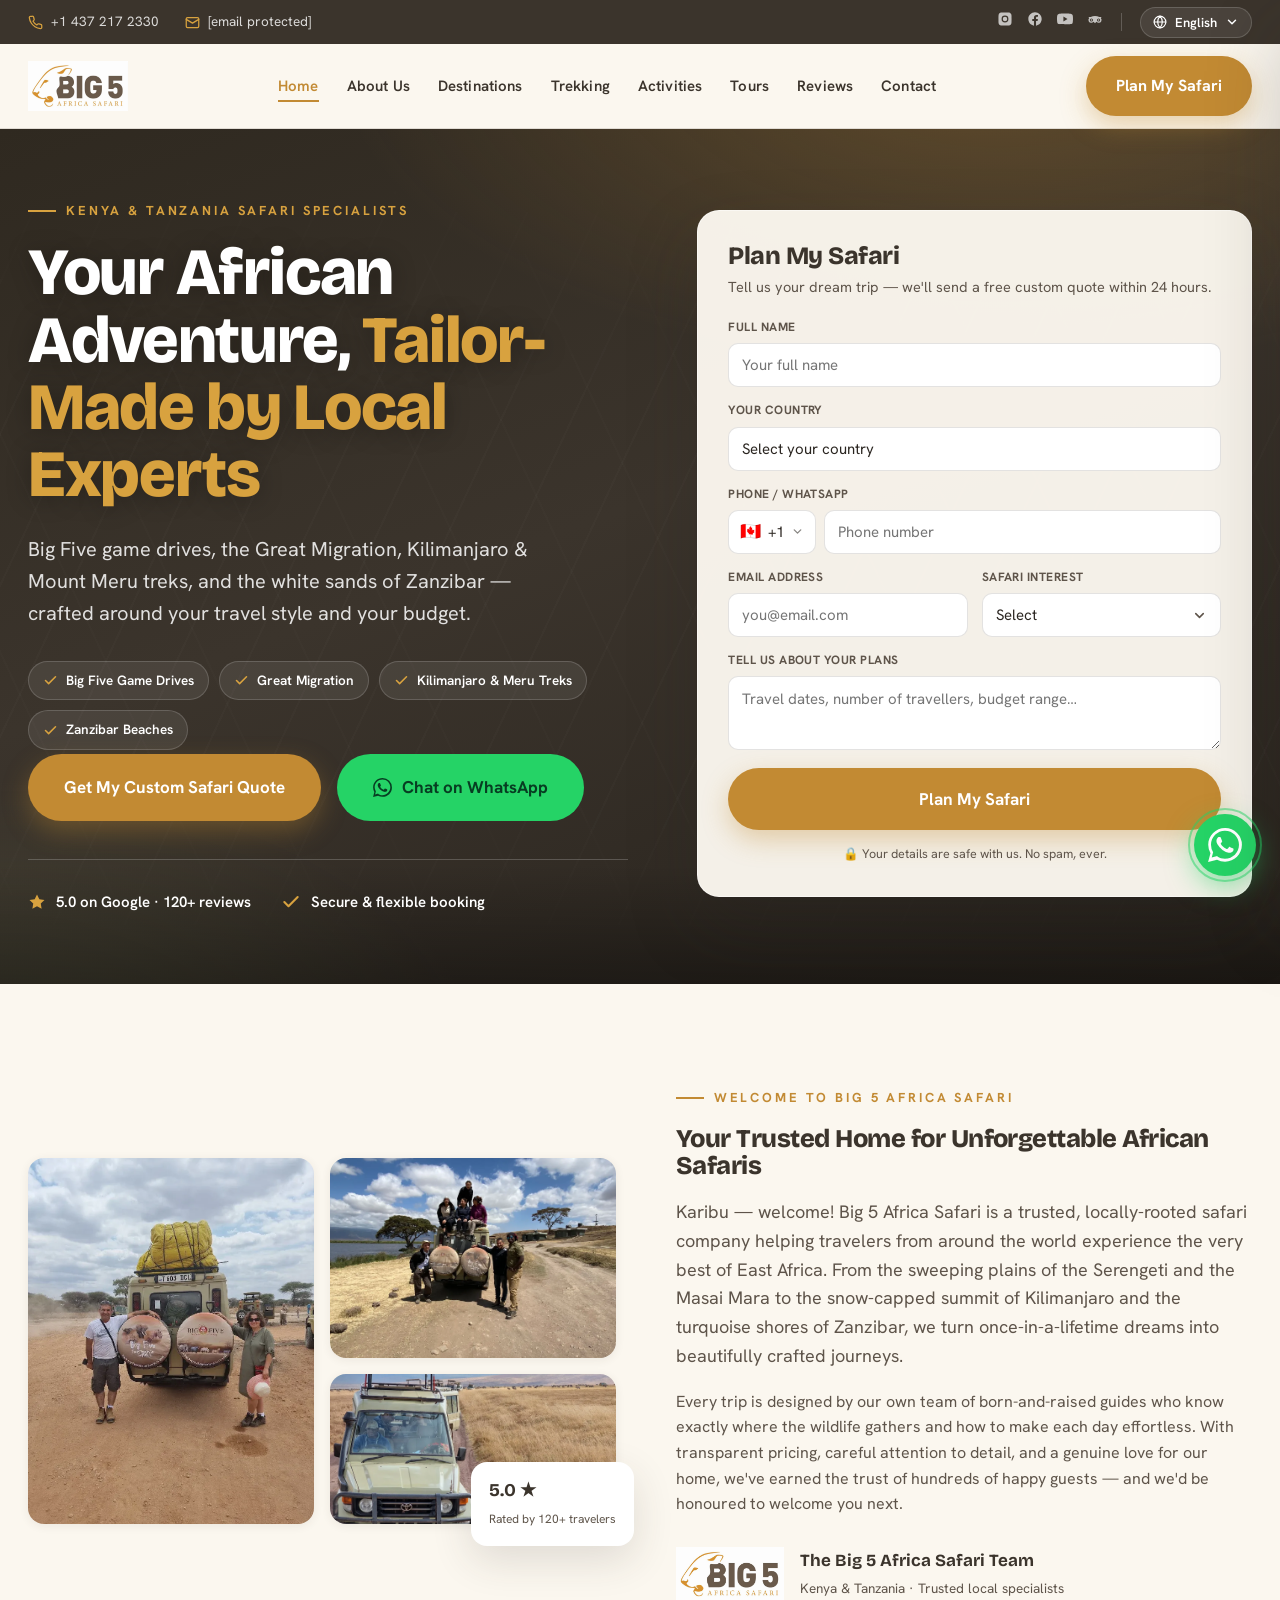
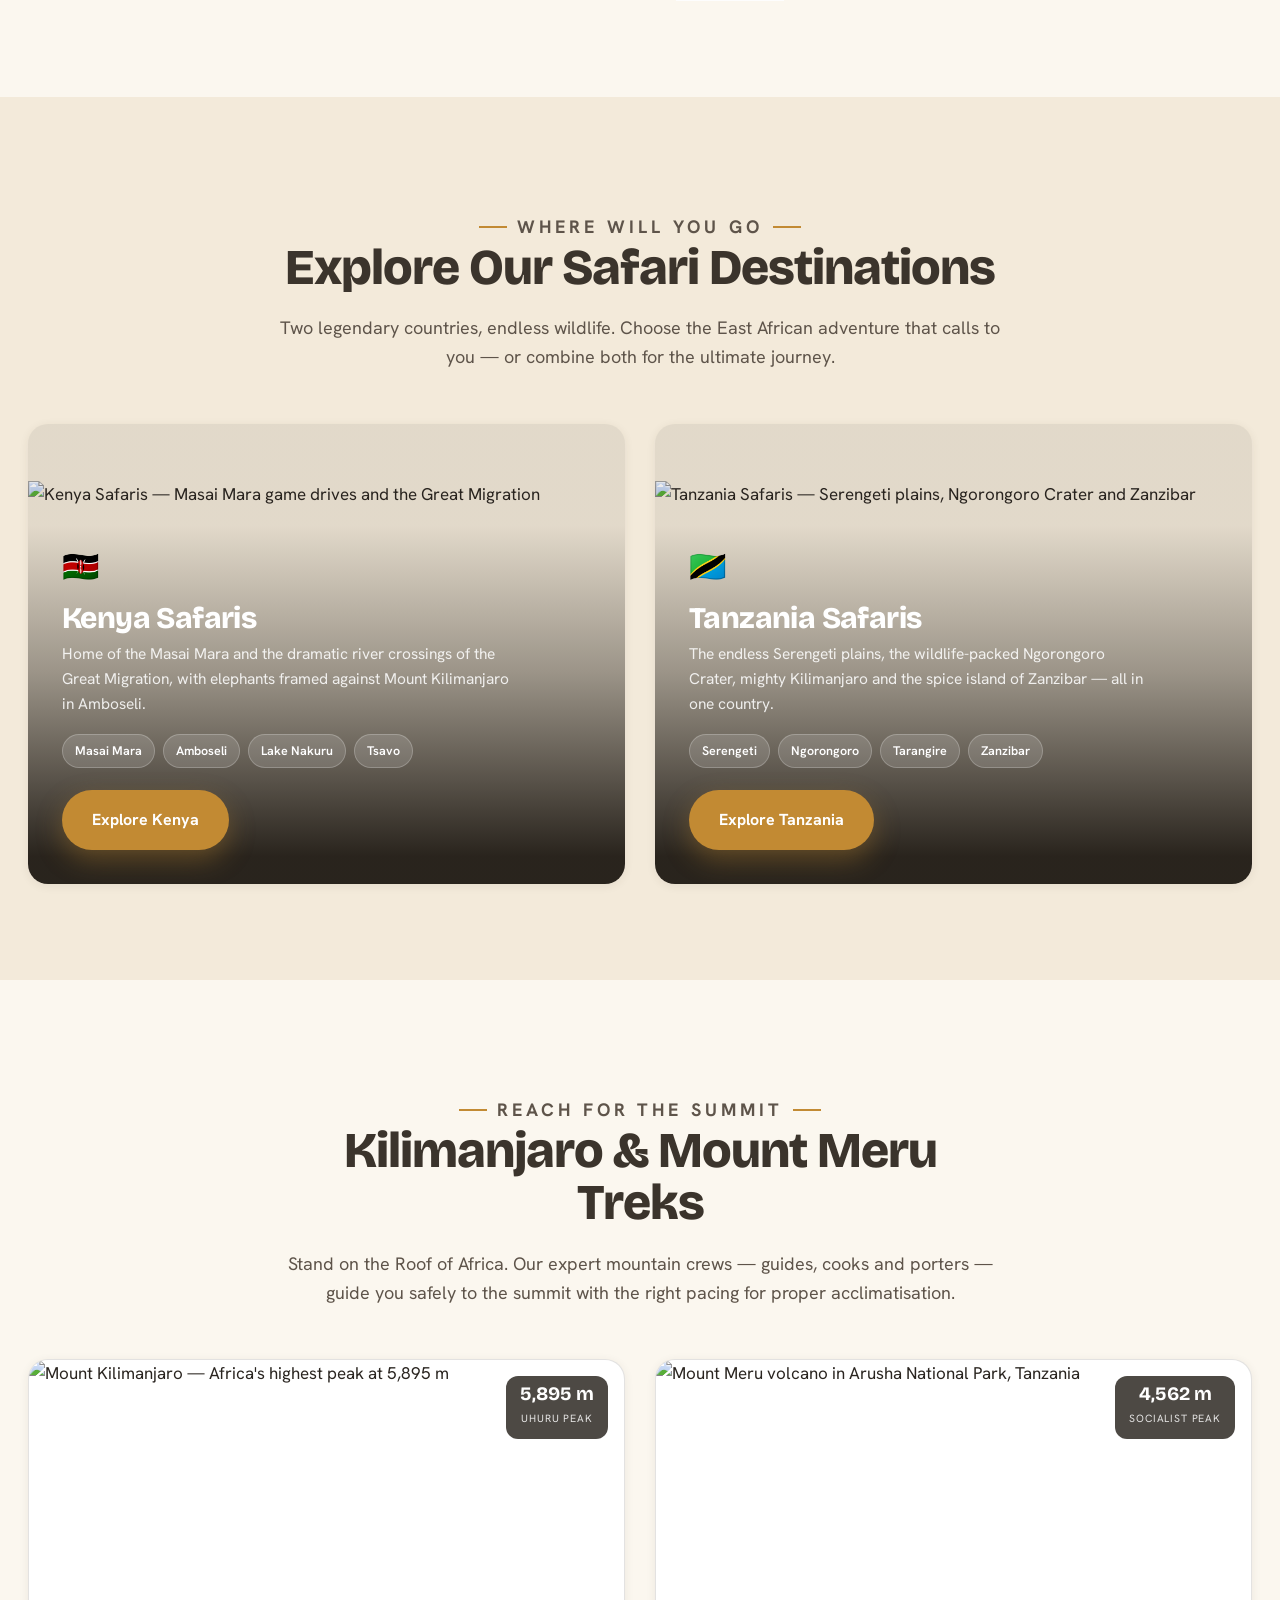
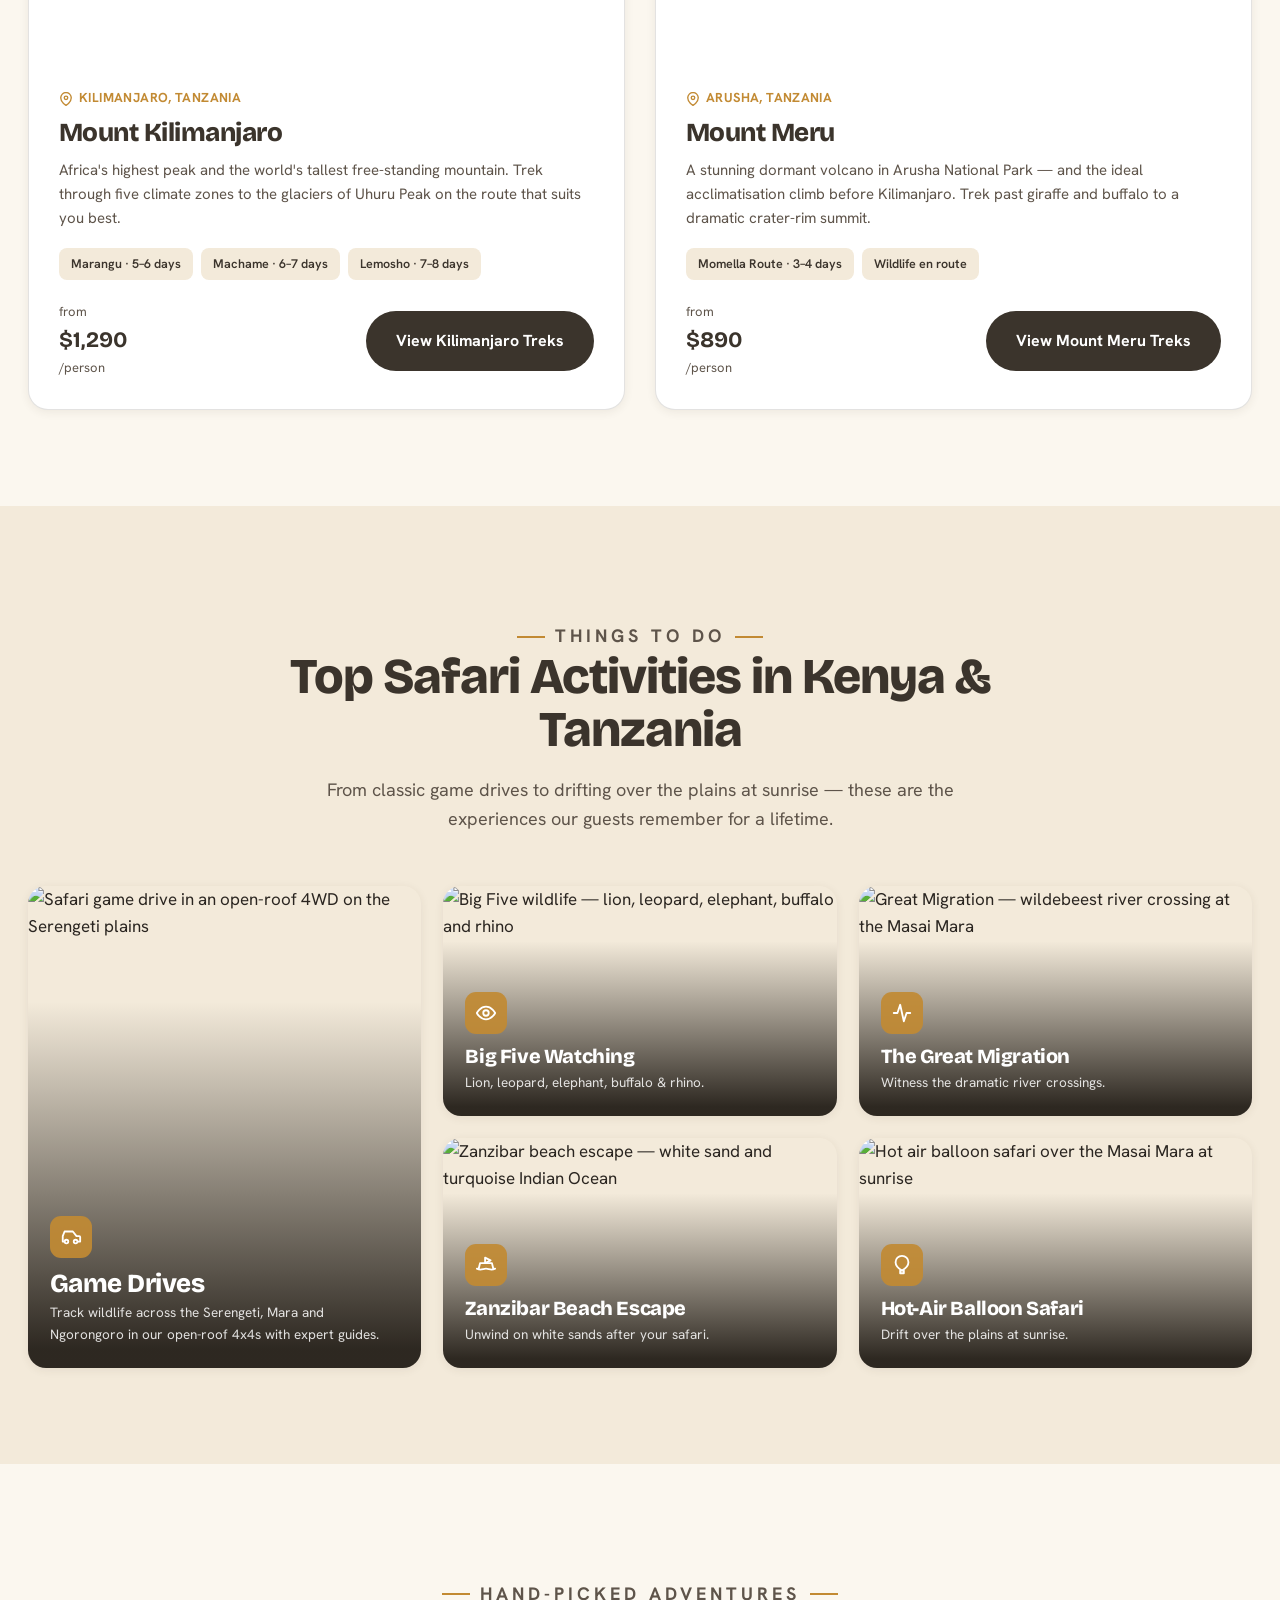
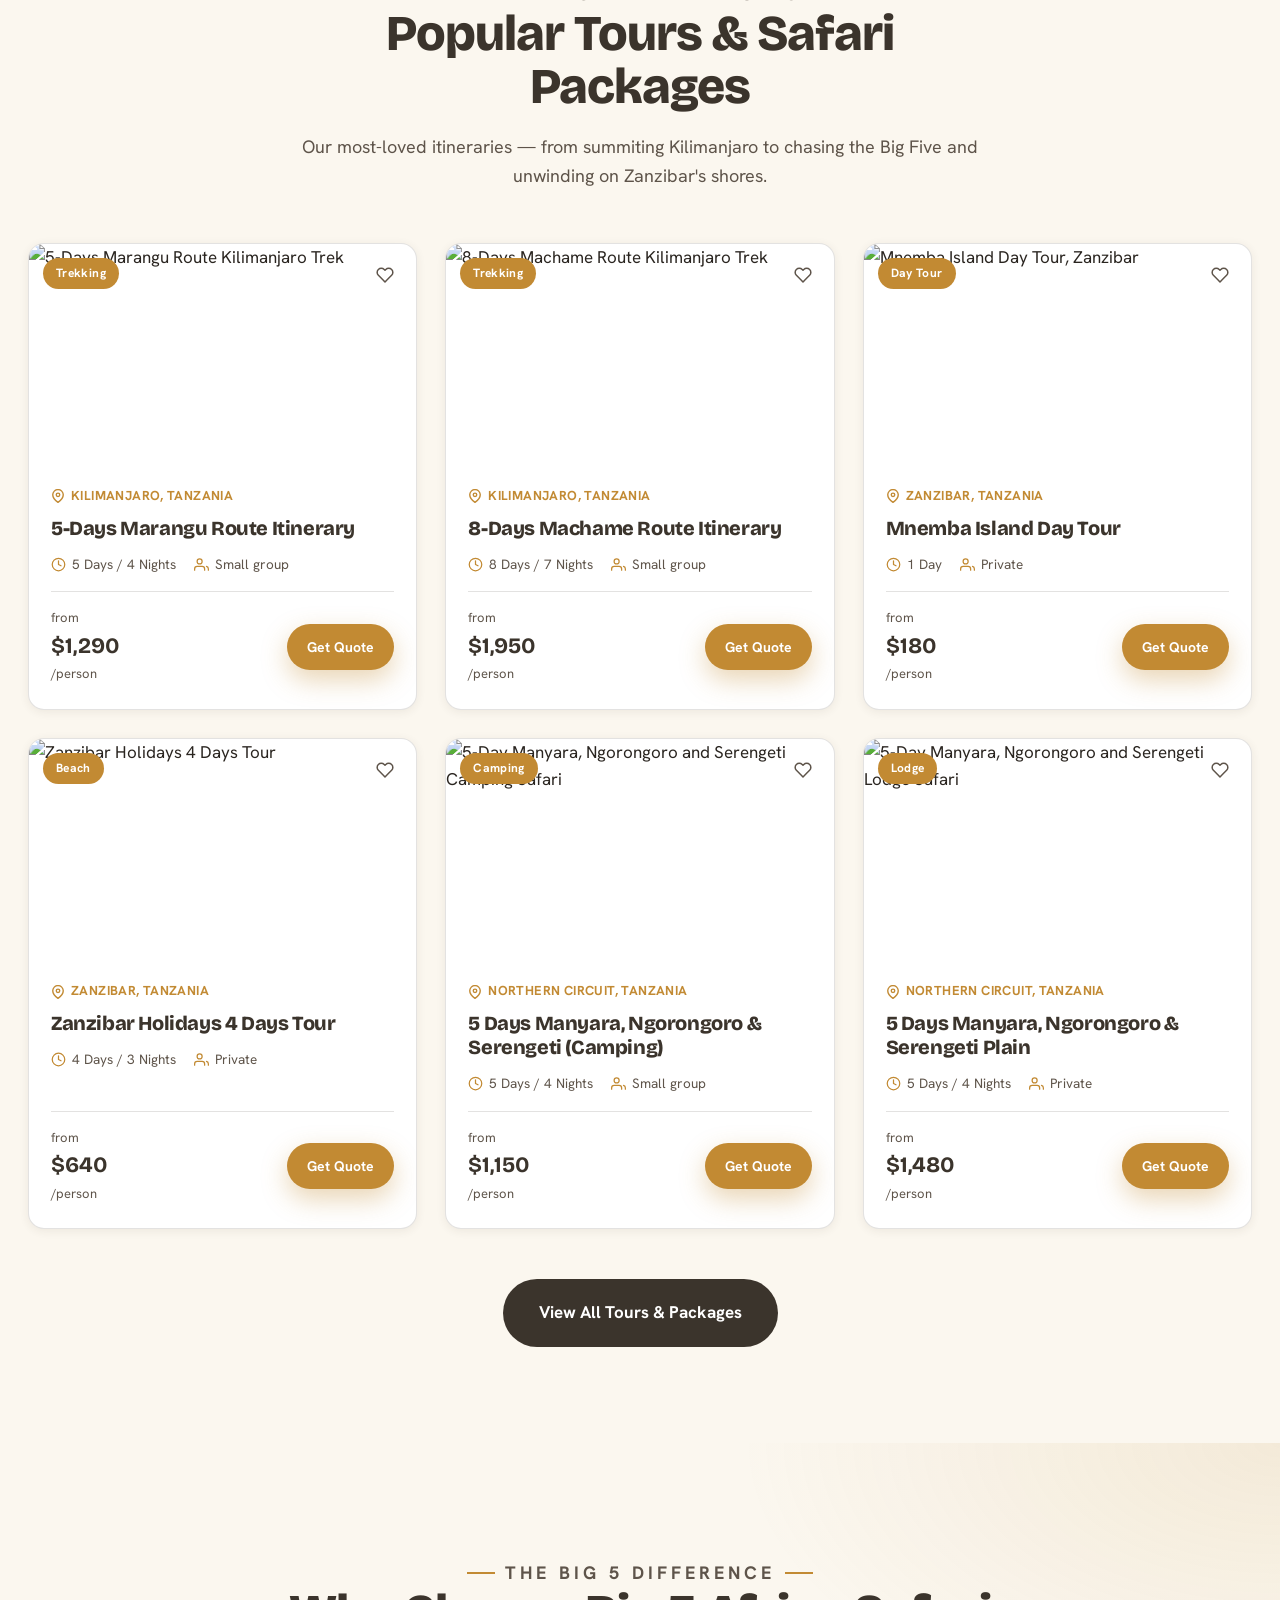
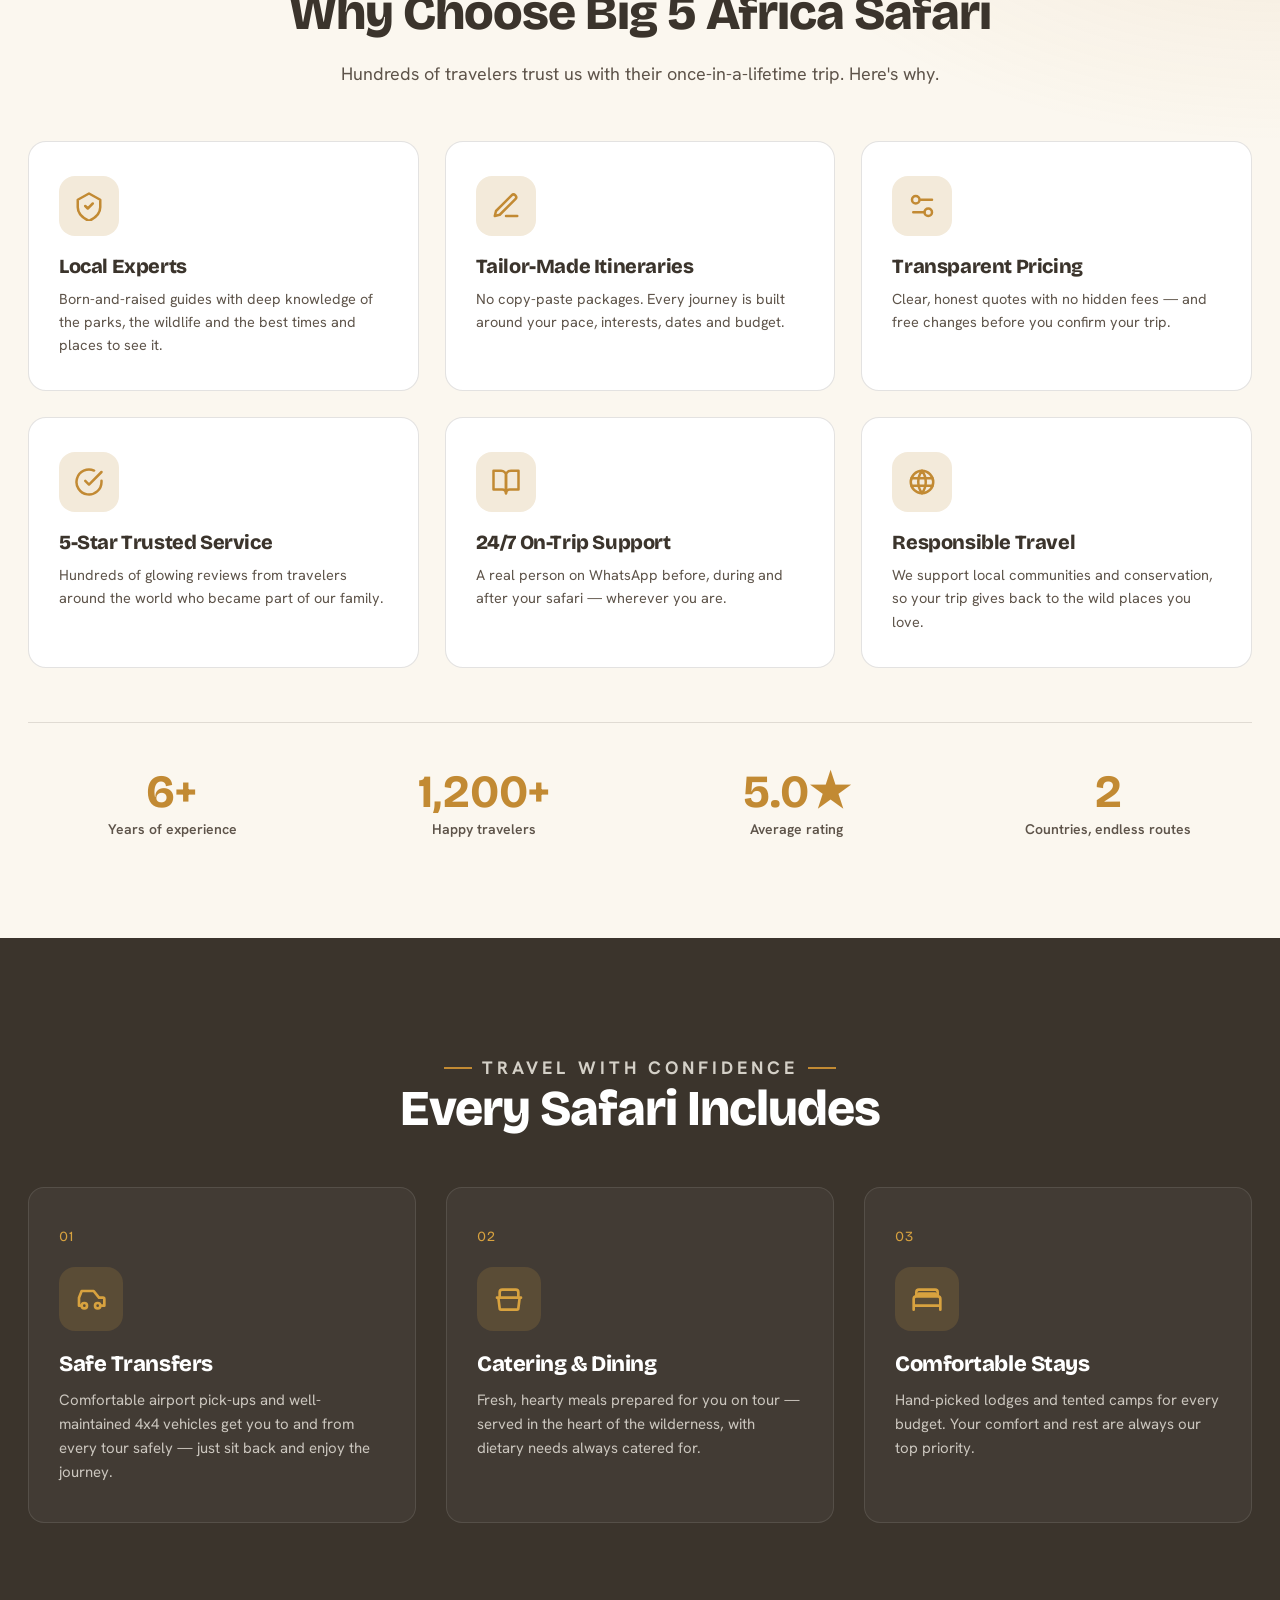
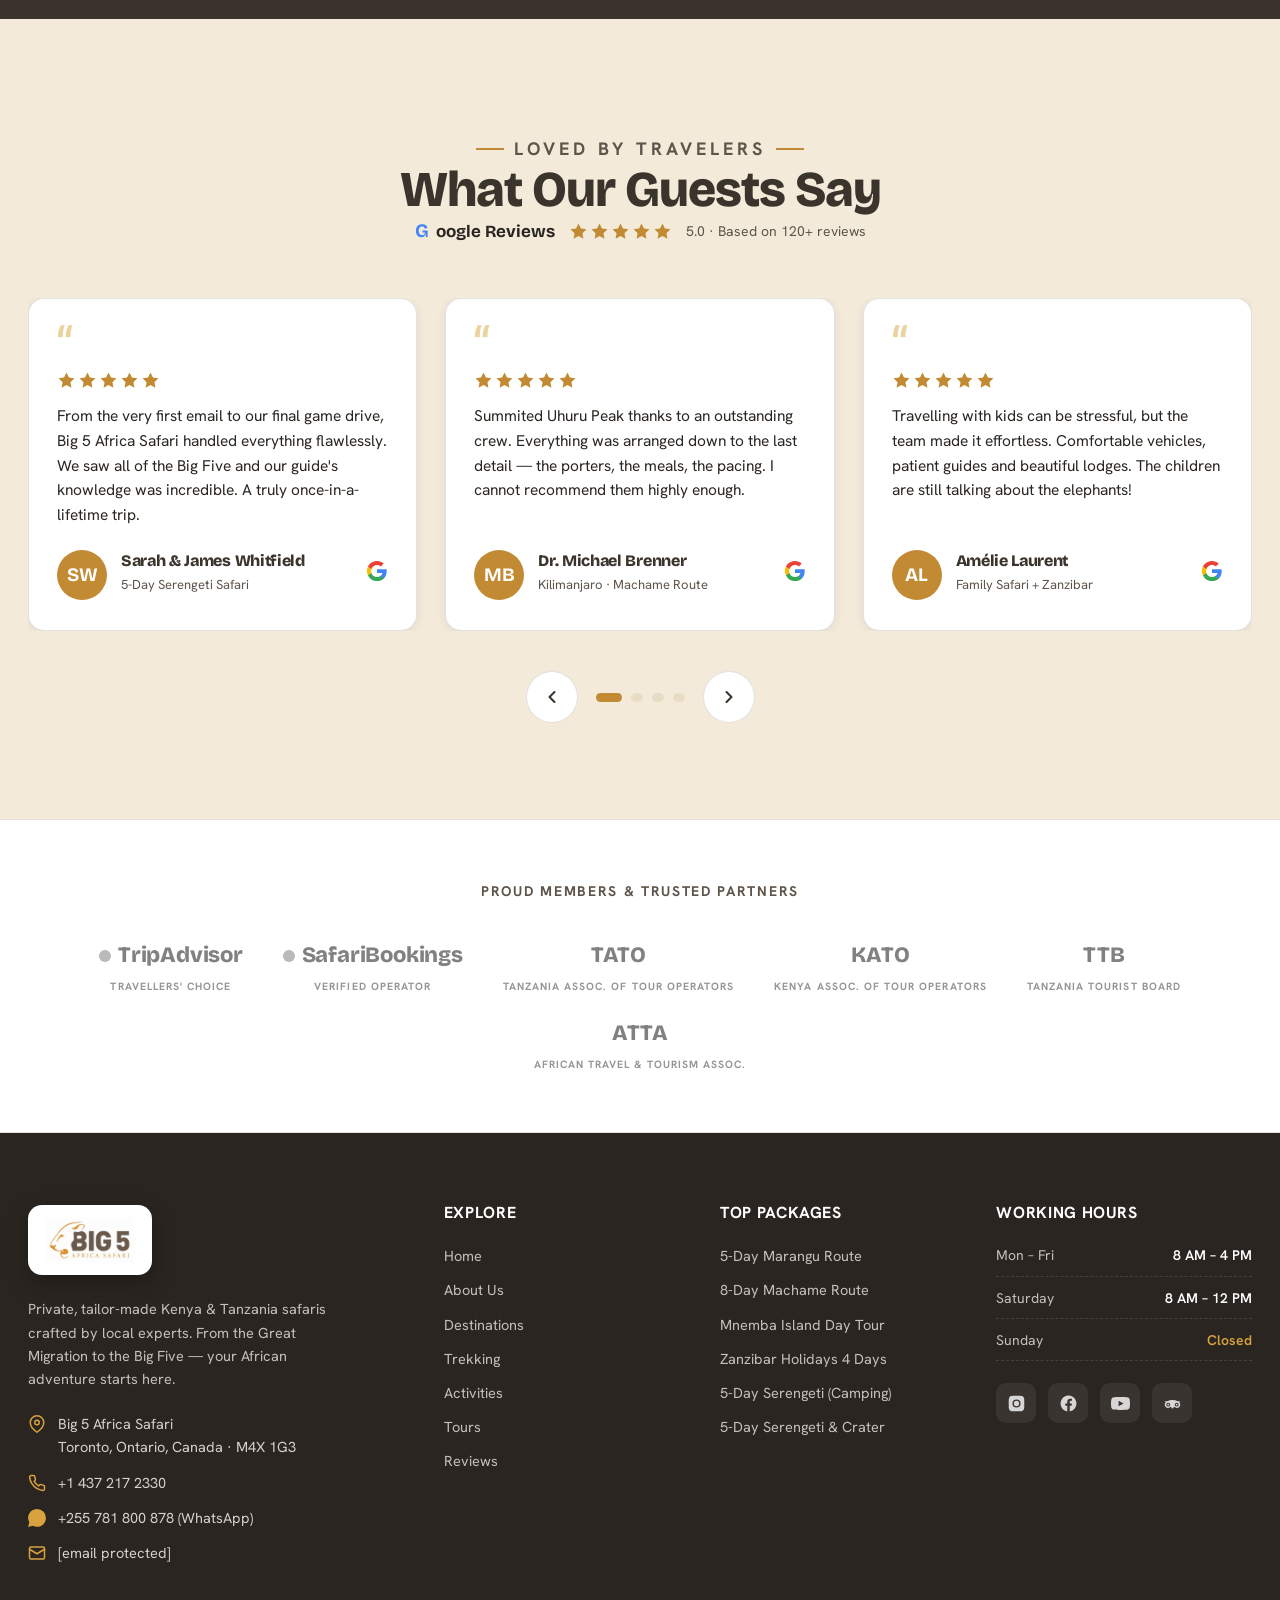
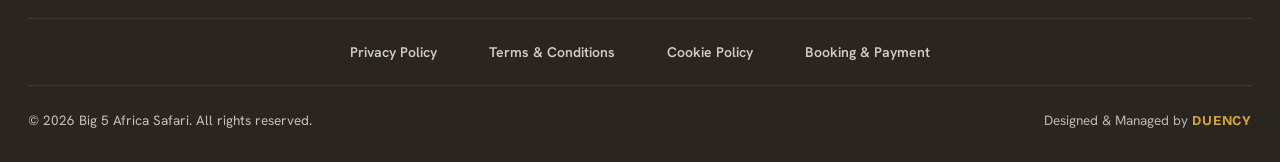
==== index.html @ d80b9469 "Big 5 Africa Safari clean architecture setup" ====
<!DOCTYPE html>
<html lang="en" class="js">
<head>
<script>/* mark JS alive synchronously so reveal-hidden state only applies with JS running */</script>
<meta charset="UTF-8" />
<meta name="viewport" content="width=device-width, initial-scale=1.0" />
<title>Big 5 Africa Safari — Private Kenya &amp; Tanzania Safaris</title>
<meta name="description" content="Big 5 Africa Safari — trusted Kenya & Tanzania safari specialists. Big Five game drives, the Great Migration, Kilimanjaro & Mount Meru treks, and Zanzibar beach holidays, all tailor-made." />
<link rel="preconnect" href="https://fonts.googleapis.com" />
<link rel="preconnect" href="https://fonts.gstatic.com" crossorigin />
<link href="https://fonts.googleapis.com/css2?family=Bricolage+Grotesque:opsz,wght@12..96,600;12..96,700;12..96,800&family=Hanken+Grotesk:wght@400;500;600;700;800&display=swap" rel="stylesheet" />
<link rel="stylesheet" href="assets/css/main.css" />
</head>
<body>

<!-- ============================ TOP UTILITY BAR ============================ -->
<div class="topbar">
  <div class="wrap">
    <div class="topbar-left">
      <a href="tel:+14372172330">
        <svg viewBox="0 0 24 24" fill="none" stroke="currentColor" stroke-width="2" stroke-linecap="round" stroke-linejoin="round"><path d="M22 16.92v3a2 2 0 0 1-2.18 2 19.79 19.79 0 0 1-8.63-3.07 19.5 19.5 0 0 1-6-6 19.79 19.79 0 0 1-3.07-8.67A2 2 0 0 1 4.11 2h3a2 2 0 0 1 2 1.72c.13.96.36 1.9.7 2.81a2 2 0 0 1-.45 2.11L8.09 9.91a16 16 0 0 0 6 6l1.27-1.27a2 2 0 0 1 2.11-.45c.91.34 1.85.57 2.81.7A2 2 0 0 1 22 16.92z"/></svg>
        +1 437 217 2330
      </a>
      <a href="/cdn-cgi/l/email-protection#3b52555d547b59525c0e5a5d4952585a485a5d5a495215585456" class="hide-sm">
        <svg viewBox="0 0 24 24" fill="none" stroke="currentColor" stroke-width="2" stroke-linecap="round" stroke-linejoin="round"><rect x="2" y="4" width="20" height="16" rx="2"/><path d="m22 7-10 6L2 7"/></svg>
        <span class="__cf_email__" data-cfemail="a6cfc8c0c9e6c4cfc193c7c0d4cfc5c7d5c7c0c7d4cf88c5c9cb">[email&#160;protected]</span>
      </a>
    </div>
    <div class="topbar-right">
      <div class="top-socials">
        <a href="#" aria-label="Instagram"><svg viewBox="0 0 24 24" fill="currentColor"><path d="M12 2.2c3.2 0 3.6 0 4.85.07 1.17.05 1.8.25 2.23.41.56.22.96.48 1.38.9.42.42.68.82.9 1.38.16.42.36 1.06.41 2.23.06 1.27.07 1.65.07 4.85s0 3.58-.07 4.85c-.05 1.17-.25 1.8-.41 2.23-.22.56-.48.96-.9 1.38-.42.42-.82.68-1.38.9-.42.16-1.06.36-2.23.41-1.27.06-1.65.07-4.85.07s-3.58 0-4.85-.07c-1.17-.05-1.8-.25-2.23-.41a3.7 3.7 0 0 1-1.38-.9 3.7 3.7 0 0 1-.9-1.38c-.16-.42-.36-1.06-.41-2.23C2.21 15.58 2.2 15.2 2.2 12s0-3.58.07-4.85c.05-1.17.25-1.8.41-2.23.22-.56.48-.96.9-1.38.42-.42.82-.68 1.38-.9.42-.16 1.06-.36 2.23-.41C8.42 2.21 8.8 2.2 12 2.2zm0 4.67a5.13 5.13 0 1 0 0 10.26 5.13 5.13 0 0 0 0-10.26zm0 8.46a3.33 3.33 0 1 1 0-6.66 3.33 3.33 0 0 1 0 6.66zm6.54-8.66a1.2 1.2 0 1 1-2.4 0 1.2 1.2 0 0 1 2.4 0z"/></svg></a>
        <a href="#" aria-label="Facebook"><svg viewBox="0 0 24 24" fill="currentColor"><path d="M22 12.06C22 6.5 17.52 2 12 2S2 6.5 2 12.06c0 5.02 3.66 9.18 8.44 9.94v-7.03H7.9v-2.91h2.54V9.85c0-2.52 1.49-3.91 3.78-3.91 1.1 0 2.24.2 2.24.2v2.47h-1.26c-1.24 0-1.63.78-1.63 1.57v1.88h2.78l-.44 2.91h-2.34V22c4.78-.76 8.44-4.92 8.44-9.94z"/></svg></a>
        <a href="#" aria-label="YouTube"><svg viewBox="0 0 24 24" fill="currentColor"><path d="M23.5 6.5a3 3 0 0 0-2.12-2.13C19.5 3.86 12 3.86 12 3.86s-7.5 0-9.38.51A3 3 0 0 0 .5 6.5C0 8.38 0 12 0 12s0 3.62.5 5.5a3 3 0 0 0 2.12 2.13c1.88.51 9.38.51 9.38.51s7.5 0 9.38-.51A3 3 0 0 0 23.5 17.5C24 15.62 24 12 24 12s0-3.62-.5-5.5zM9.6 15.6V8.4l6.2 3.6-6.2 3.6z"/></svg></a>
        <a href="#" aria-label="TripAdvisor"><svg viewBox="0 0 24 24" fill="currentColor"><path d="M12 7.5c-2.4 0-4.62.55-6.43 1.5H2l1.4 1.53A4.2 4.2 0 0 0 6.6 17.7a4.2 4.2 0 0 0 3.18-1.45L12 18.5l2.22-2.25a4.2 4.2 0 0 0 3.18 1.45 4.2 4.2 0 0 0 3.2-7.17L22 9h-3.57A14.2 14.2 0 0 0 12 7.5zM6.6 15.9a2.4 2.4 0 1 1 0-4.8 2.4 2.4 0 0 1 0 4.8zm10.8 0a2.4 2.4 0 1 1 0-4.8 2.4 2.4 0 0 1 0 4.8zM6.6 12.4a1.1 1.1 0 1 0 0 2.2 1.1 1.1 0 0 0 0-2.2zm10.8 0a1.1 1.1 0 1 0 0 2.2 1.1 1.1 0 0 0 0-2.2z"/></svg></a>
      </div>
      <div class="top-divider"></div>
      <div class="lang" id="lang">
        <button class="lang-btn" id="langBtn" aria-haspopup="true" aria-expanded="false">
          <svg viewBox="0 0 24 24" fill="none" stroke="currentColor" stroke-width="2" stroke-linecap="round" stroke-linejoin="round"><circle cx="12" cy="12" r="10"/><path d="M2 12h20M12 2a15.3 15.3 0 0 1 4 10 15.3 15.3 0 0 1-4 10 15.3 15.3 0 0 1-4-10 15.3 15.3 0 0 1 4-10z"/></svg>
          <span id="langLabel">English</span>
          <svg class="chev" viewBox="0 0 24 24" fill="none" stroke="currentColor" stroke-width="2.5" stroke-linecap="round" stroke-linejoin="round"><path d="m6 9 6 6 6-6"/></svg>
        </button>
        <div class="lang-menu" id="langMenu" role="menu">
          <button class="active" data-lang="English"><span class="flag">🇬🇧</span> English</button>
          <button data-lang="Français"><span class="flag">🇫🇷</span> Français</button>
          <button data-lang="Deutsch"><span class="flag">🇩🇪</span> Deutsch</button>
          <button data-lang="Español"><span class="flag">🇪🇸</span> Español</button>
          <button data-lang="Kiswahili"><span class="flag">🇹🇿</span> Kiswahili</button>
        </div>
      </div>
    </div>
  </div>
</div>

<!-- ============================ NAVBAR ============================ -->
<nav class="nav" id="nav">
  <div class="wrap">
    <a href="#home" class="brand" aria-label="Big 5 Africa Safari home">
      <img src="assets/big5-logo.png" alt="Big 5 Africa Safari" />
    </a>
    <ul class="nav-links">
      <li><a href="#home" class="active">Home</a></li>
      <li><a href="about.html">About Us</a></li>
      <li><a href="destinations.html">Destinations</a></li>
      <li><a href="trekking.html">Trekking</a></li>
      <li><a href="activities.html">Activities</a></li>
      <li><a href="tours.html">Tours</a></li>
      <li><a href="reviews.html">Reviews</a></li>
      <li><a href="contact.html">Contact</a></li>
    </ul>
    <div class="nav-cta">
      <a href="#inquiry" class="btn btn-primary">Plan My Safari</a>
      <button class="hamburger" id="hamburger" aria-label="Open menu"><span></span><span></span><span></span></button>
    </div>
  </div>
</nav>

<!-- Mobile drawer -->
<div class="drawer" id="drawer">
  <div class="drawer-overlay" id="drawerOverlay"></div>
  <div class="drawer-panel">
    <div class="drawer-head">
      <img src="assets/big5-logo.png" alt="Big 5 Africa Safari" />
      <button class="drawer-close" id="drawerClose" aria-label="Close menu">&times;</button>
    </div>
    <nav class="drawer-links">
      <a href="index.html">Home</a>
      <a href="about.html">About Us</a>
      <a href="destinations.html">Destinations</a>
      <a href="trekking.html">Trekking</a>
      <a href="activities.html">Activities</a>
      <a href="tours.html">Tours</a>
      <a href="reviews.html">Reviews</a>
      <a href="contact.html">Contact</a>
    </nav>
    <a href="#inquiry" class="btn btn-primary btn-block">Plan My Safari</a>
  </div>
</div>

<!-- ============================ HERO (no banner image) ============================ -->
<header class="hero v2" id="home" data-screen-label="Hero">
  <div class="hero-horizon"></div>
  <div class="wrap">
    <div class="hero-inner">
      <div class="hero-copy">
        <p class="eyebrow">Kenya &amp; Tanzania Safari Specialists</p>
        <h1>Your African Adventure, <em>Tailor-Made by Local Experts</em></h1>
        <p class="hero-sub">Big Five game drives, the Great Migration, Kilimanjaro &amp; Mount Meru treks, and the white sands of Zanzibar — crafted around your travel style and your budget.</p>
        <div class="hero-pills">
          <span class="hero-pill"><svg viewBox="0 0 24 24" fill="none" stroke="currentColor" stroke-width="2.5" stroke-linecap="round" stroke-linejoin="round"><path d="M20 6 9 17l-5-5"/></svg> Big Five Game Drives</span>
          <span class="hero-pill"><svg viewBox="0 0 24 24" fill="none" stroke="currentColor" stroke-width="2.5" stroke-linecap="round" stroke-linejoin="round"><path d="M20 6 9 17l-5-5"/></svg> Great Migration</span>
          <span class="hero-pill"><svg viewBox="0 0 24 24" fill="none" stroke="currentColor" stroke-width="2.5" stroke-linecap="round" stroke-linejoin="round"><path d="M20 6 9 17l-5-5"/></svg> Kilimanjaro &amp; Meru Treks</span>
          <span class="hero-pill"><svg viewBox="0 0 24 24" fill="none" stroke="currentColor" stroke-width="2.5" stroke-linecap="round" stroke-linejoin="round"><path d="M20 6 9 17l-5-5"/></svg> Zanzibar Beaches</span>
        </div>
        <div class="hero-actions">
          <a href="#inquiry" class="btn btn-primary btn-lg">Get My Custom Safari Quote</a>
          <a href="https://wa.me/255781800878" target="_blank" rel="noopener" class="btn btn-wa btn-lg">
            <svg viewBox="0 0 24 24" fill="currentColor"><path d="M.057 24l1.687-6.163a11.867 11.867 0 0 1-1.587-5.946C.16 5.335 5.495 0 12.05 0a11.82 11.82 0 0 1 8.413 3.488 11.82 11.82 0 0 1 3.48 8.414c-.003 6.557-5.338 11.892-11.893 11.892a11.9 11.9 0 0 1-5.688-1.448L.057 24zM6.597 20.13c1.676.995 3.276 1.591 5.392 1.592 5.448 0 9.886-4.434 9.889-9.885.002-5.462-4.415-9.89-9.881-9.892-5.452 0-9.887 4.434-9.889 9.884a9.86 9.86 0 0 0 1.513 5.26l-.999 3.648 3.975-1.043zm11.387-5.464c-.074-.124-.272-.198-.57-.347-.297-.149-1.758-.868-2.031-.967-.272-.099-.47-.149-.669.149-.198.297-.768.967-.941 1.165-.173.198-.347.223-.644.074-.297-.149-1.255-.462-2.39-1.475-.883-.788-1.48-1.761-1.653-2.059-.173-.297-.018-.458.13-.606.134-.133.297-.347.446-.521.151-.172.2-.296.3-.495.099-.198.05-.372-.025-.521-.075-.148-.669-1.611-.916-2.206-.242-.579-.487-.501-.669-.51l-.57-.01c-.198 0-.52.074-.792.372s-1.04 1.016-1.04 2.479 1.065 2.876 1.213 3.074c.149.198 2.095 3.2 5.076 4.487.709.306 1.263.489 1.694.626.712.226 1.36.194 1.872.118.571-.085 1.758-.719 2.006-1.413.248-.695.248-1.29.173-1.414z"/></svg>
            Chat on WhatsApp
          </a>
        </div>
        <ul class="trust-bar">
          <li class="trust-item"><span class="stars" style="display:inline-flex;gap:1px;color:var(--gold-bright)"><svg viewBox="0 0 24 24" fill="currentColor" style="width:18px;height:18px"><path d="m12 2 3.09 6.26L22 9.27l-5 4.87 1.18 6.88L12 17.77l-6.18 3.25L7 14.14l-5-4.87 6.91-1.01L12 2z"/></svg></span> 5.0 on Google · 120+ reviews</li>
          <li class="trust-item"><svg viewBox="0 0 24 24" fill="none" stroke="currentColor" stroke-width="2.5" stroke-linecap="round" stroke-linejoin="round"><path d="M20 6 9 17l-5-5"/></svg> Secure &amp; flexible booking</li>
        </ul>
      </div>

      <!-- Inquiry form -->
      <div class="inquiry" id="inquiry">
        <form id="inquiryForm" novalidate>
          <div class="inquiry-head">
            <h3>Plan My Safari</h3>
            <p>Tell us your dream trip — we'll send a free custom quote within 24 hours.</p>
          </div>
          <div class="form-grid">
            <div class="field full">
              <label for="f-name">Full Name</label>
              <input type="text" id="f-name" name="name" placeholder="Your full name" required />
            </div>
            <div class="field full">
              <label for="f-country">Your Country</label>
              <select id="f-country" name="country" class="with-flag" required>
                <option value="" disabled selected>Select your country</option>
              </select>
            </div>
            <div class="field full">
              <label for="f-phone">Phone / WhatsApp</label>
              <div class="phone-group">
                <div class="cc" id="cc">
                  <button type="button" class="cc-btn" id="ccBtn" aria-haspopup="true" aria-expanded="false">
                    <span class="flag" id="ccFlag">🇨🇦</span>
                    <span class="dial" id="ccDial">+1</span>
                    <svg class="chev" viewBox="0 0 24 24" fill="none" stroke="currentColor" stroke-width="2.5" stroke-linecap="round" stroke-linejoin="round"><path d="m6 9 6 6 6-6"/></svg>
                  </button>
                  <div class="cc-pop" id="ccPop">
                    <div class="cc-search"><input type="text" id="ccSearch" placeholder="Search country…" autocomplete="off" /></div>
                    <div class="cc-list" id="ccList"></div>
                  </div>
                </div>
                <input type="tel" id="f-phone" name="phone" placeholder="Phone number" required />
              </div>
            </div>
            <div class="field">
              <label for="f-email">Email Address</label>
              <input type="email" id="f-email" name="email" placeholder="you@email.com" required />
            </div>
            <div class="field">
              <label for="f-cat">Safari Interest</label>
              <select id="f-cat" name="category" required>
                <option value="" disabled selected>Select</option>
                <option>Big Five Safari</option>
                <option>Great Migration</option>
                <option>Family Safari</option>
                <option>Luxury Safari</option>
                <option>Kilimanjaro Trek</option>
                <option>Mount Meru Trek</option>
                <option>Zanzibar Beach Holiday</option>
              </select>
            </div>
            <div class="field full">
              <label for="f-msg">Tell Us About Your Plans</label>
              <textarea id="f-msg" name="message" placeholder="Travel dates, number of travellers, budget range…"></textarea>
            </div>
          </div>
          <button type="submit" class="btn btn-primary btn-block btn-lg" style="margin-top:18px;">Plan My Safari</button>
          <p class="form-note">🔒 Your details are safe with us. No spam, ever.</p>
        </form>
        <div class="form-success" id="formSuccess">
          <svg viewBox="0 0 24 24" fill="none" stroke="currentColor" stroke-width="2" stroke-linecap="round" stroke-linejoin="round"><path d="M22 11.08V12a10 10 0 1 1-5.93-9.14"/><path d="m22 4-10 10.01-3-3"/></svg>
          <h3>Thank you!</h3>
          <p>Your safari request has been received. One of our local experts will reach out within 24 hours.</p>
        </div>
      </div>
    </div>
  </div>
</header>

<!-- ============================ WELCOME / ABOUT ============================ -->
<section class="pad bg-cream" id="about" data-screen-label="Welcome">
  <div class="wrap">
    <div class="welcome-grid">
      <div class="welcome-collage reveal">
        <img class="c1" src="assets/safari-2.webp" alt="Big 5 Africa Safari guests beside a branded safari vehicle" />
        <img class="c2" src="assets/safari-3.webp" alt="Safari group atop a 4x4 at Ngorongoro Crater" />
        <img class="c3" src="assets/safari-1.webp" alt="Safari game-drive vehicle on the plains" />
        <div class="badge-float">
          <div>
            <strong>5.0 ★</strong>
            <span>Rated by 120+ travelers</span>
          </div>
        </div>
      </div>
      <div class="reveal">
        <p class="eyebrow">Welcome to Big 5 Africa Safari</p>
        <h2>Your Trusted Home for Unforgettable African Safaris</h2>
        <p style="color:var(--brown); font-size:18px; margin-top:18px;">Karibu — welcome! Big 5 Africa Safari is a trusted, locally-rooted safari company helping travelers from around the world experience the very best of East Africa. From the sweeping plains of the Serengeti and the Masai Mara to the snow-capped summit of Kilimanjaro and the turquoise shores of Zanzibar, we turn once-in-a-lifetime dreams into beautifully crafted journeys.</p>
        <p style="color:var(--brown); font-size:16px; margin-top:14px;">Every trip is designed by our own team of born-and-raised guides who know exactly where the wildlife gathers and how to make each day effortless. With transparent pricing, careful attention to detail, and a genuine love for our home, we've earned the trust of hundreds of happy guests — and we'd be honoured to welcome you next.</p>
        <div class="welcome-sign">
          <img class="logo-chip" src="assets/big5-logo.png" alt="Big 5 Africa Safari" />
          <div class="who">
            <strong>The Big 5 Africa Safari Team</strong>
            <span>Kenya &amp; Tanzania · Trusted local specialists</span>
          </div>
        </div>
      </div>
    </div>
  </div>
</section>

<!-- ============================ DESTINATIONS BY COUNTRY ============================ -->
<section class="pad bg-sand" id="destinations" data-screen-label="Destinations">
  <div class="wrap">
    <div class="section-head center reveal">
      <p class="eyebrow center">Where Will You Go</p>
      <h2>Explore Our Safari Destinations</h2>
      <p>Two legendary countries, endless wildlife. Choose the East African adventure that calls to you — or combine both for the ultimate journey.</p>
    </div>
    <div class="country-grid">
      <article class="country-card reveal">
        <img src="https://images.unsplash.com/photo-1546182990-dffeafbe841d?w=1100&q=80&auto=format&fit=crop" alt="Kenya Safaris — Masai Mara game drives and the Great Migration" loading="lazy" />
        <div class="country-shade"></div>
        <div class="country-body">
          <div class="country-flag">🇰🇪</div>
          <h3>Kenya Safaris</h3>
          <p>Home of the Masai Mara and the dramatic river crossings of the Great Migration, with elephants framed against Mount Kilimanjaro in Amboseli.</p>
          <div class="country-parks">
            <span>Masai Mara</span><span>Amboseli</span><span>Lake Nakuru</span><span>Tsavo</span>
          </div>
          <a href="#inquiry" class="btn btn-primary">Explore Kenya</a>
        </div>
      </article>
      <article class="country-card reveal">
        <img src="https://images.unsplash.com/photo-1581852017103-68ac65514cf7?w=1100&q=80&auto=format&fit=crop" alt="Tanzania Safaris — Serengeti plains, Ngorongoro Crater and Zanzibar" loading="lazy" />
        <div class="country-shade"></div>
        <div class="country-body">
          <div class="country-flag">🇹🇿</div>
          <h3>Tanzania Safaris</h3>
          <p>The endless Serengeti plains, the wildlife-packed Ngorongoro Crater, mighty Kilimanjaro and the spice island of Zanzibar — all in one country.</p>
          <div class="country-parks">
            <span>Serengeti</span><span>Ngorongoro</span><span>Tarangire</span><span>Zanzibar</span>
          </div>
          <a href="#inquiry" class="btn btn-primary">Explore Tanzania</a>
        </div>
      </article>
    </div>
  </div>
</section>

<!-- ============================ TREKKING ============================ -->
<section class="pad bg-cream" id="trekking" data-screen-label="Trekking">
  <div class="wrap">
    <div class="section-head center reveal">
      <p class="eyebrow center">Reach for the Summit</p>
      <h2>Kilimanjaro &amp; Mount Meru Treks</h2>
      <p>Stand on the Roof of Africa. Our expert mountain crews — guides, cooks and porters — guide you safely to the summit with the right pacing for proper acclimatisation.</p>
    </div>
    <div class="trek-grid">
      <article class="trek-card reveal">
        <div class="trek-media">
          <div class="trek-elev"><strong>5,895 m</strong><span>Uhuru Peak</span></div>
          <img src="https://images.unsplash.com/photo-1454496522488-7a8e488e8606?w=1100&q=80&auto=format&fit=crop" alt="Mount Kilimanjaro — Africa's highest peak at 5,895 m" loading="lazy" />
        </div>
        <div class="trek-body">
          <div class="tour-loc"><svg viewBox="0 0 24 24" fill="none" stroke="currentColor" stroke-width="2.4" stroke-linecap="round" stroke-linejoin="round"><path d="M21 10c0 7-9 13-9 13s-9-6-9-13a9 9 0 0 1 18 0z"/><circle cx="12" cy="10" r="3"/></svg> Kilimanjaro, Tanzania</div>
          <h3>Mount Kilimanjaro</h3>
          <p>Africa's highest peak and the world's tallest free-standing mountain. Trek through five climate zones to the glaciers of Uhuru Peak on the route that suits you best.</p>
          <div class="trek-routes">
            <span>Marangu · 5–6 days</span><span>Machame · 6–7 days</span><span>Lemosho · 7–8 days</span>
          </div>
          <div class="trek-foot">
            <div class="tour-price">from <strong>$1,290</strong>/person</div>
            <a href="#inquiry" class="btn btn-dark">View Kilimanjaro Treks</a>
          </div>
        </div>
      </article>
      <article class="trek-card reveal">
        <div class="trek-media">
          <div class="trek-elev"><strong>4,562 m</strong><span>Socialist Peak</span></div>
          <img src="https://images.unsplash.com/photo-1589553416260-f586c8f1514f?w=1100&q=80&auto=format&fit=crop" alt="Mount Meru volcano in Arusha National Park, Tanzania" loading="lazy" />
        </div>
        <div class="trek-body">
          <div class="tour-loc"><svg viewBox="0 0 24 24" fill="none" stroke="currentColor" stroke-width="2.4" stroke-linecap="round" stroke-linejoin="round"><path d="M21 10c0 7-9 13-9 13s-9-6-9-13a9 9 0 0 1 18 0z"/><circle cx="12" cy="10" r="3"/></svg> Arusha, Tanzania</div>
          <h3>Mount Meru</h3>
          <p>A stunning dormant volcano in Arusha National Park — and the ideal acclimatisation climb before Kilimanjaro. Trek past giraffe and buffalo to a dramatic crater-rim summit.</p>
          <div class="trek-routes">
            <span>Momella Route · 3–4 days</span><span>Wildlife en route</span>
          </div>
          <div class="trek-foot">
            <div class="tour-price">from <strong>$890</strong>/person</div>
            <a href="#inquiry" class="btn btn-dark">View Mount Meru Treks</a>
          </div>
        </div>
      </article>
    </div>
  </div>
</section>

<!-- ============================ TOP ACTIVITIES ============================ -->
<section class="pad bg-sand" id="activities" data-screen-label="Activities">
  <div class="wrap">
    <div class="section-head center reveal">
      <p class="eyebrow center">Things To Do</p>
      <h2>Top Safari Activities in Kenya &amp; Tanzania</h2>
      <p>From classic game drives to drifting over the plains at sunrise — these are the experiences our guests remember for a lifetime.</p>
    </div>
    <div class="act-grid">
      <article class="act-card feature reveal">
        <img src="https://images.unsplash.com/photo-1516426122078-c23e76319801?w=1100&q=80&auto=format&fit=crop" alt="Safari game drive in an open-roof 4WD on the Serengeti plains" loading="lazy" />
        <div class="act-shade"></div>
        <div class="act-body">
          <div class="act-ic"><svg viewBox="0 0 24 24" fill="none" stroke="currentColor" stroke-width="2" stroke-linecap="round" stroke-linejoin="round"><path d="M5 17h-2v-6l2-5h9l4 5h3a1 1 0 0 1 1 1v5h-2"/><circle cx="7" cy="17" r="2"/><circle cx="17" cy="17" r="2"/></svg></div>
          <h3>Game Drives</h3>
          <p>Track wildlife across the Serengeti, Mara and Ngorongoro in our open-roof 4x4s with expert guides.</p>
        </div>
      </article>
      <article class="act-card reveal">
        <img src="https://images.unsplash.com/photo-1614027164847-1b28cfe1df60?w=900&q=80&auto=format&fit=crop" alt="Big Five wildlife — lion, leopard, elephant, buffalo and rhino" loading="lazy" />
        <div class="act-shade"></div>
        <div class="act-body">
          <div class="act-ic"><svg viewBox="0 0 24 24" fill="none" stroke="currentColor" stroke-width="2" stroke-linecap="round" stroke-linejoin="round"><circle cx="12" cy="12" r="3"/><path d="M2 12s3.5-7 10-7 10 7 10 7-3.5 7-10 7-10-7-10-7z"/></svg></div>
          <h3>Big Five Watching</h3>
          <p>Lion, leopard, elephant, buffalo &amp; rhino.</p>
        </div>
      </article>
      <article class="act-card reveal">
        <img src="https://images.unsplash.com/photo-1547471080-7cc2caa01a7e?w=900&q=80&auto=format&fit=crop" alt="Great Migration — wildebeest river crossing at the Masai Mara" loading="lazy" />
        <div class="act-shade"></div>
        <div class="act-body">
          <div class="act-ic"><svg viewBox="0 0 24 24" fill="none" stroke="currentColor" stroke-width="2" stroke-linecap="round" stroke-linejoin="round"><path d="M3 12h4l3-9 4 18 3-9h4"/></svg></div>
          <h3>The Great Migration</h3>
          <p>Witness the dramatic river crossings.</p>
        </div>
      </article>
      <article class="act-card reveal">
        <img src="https://images.unsplash.com/photo-1572431447238-425af66a273b?w=900&q=80&auto=format&fit=crop" alt="Zanzibar beach escape — white sand and turquoise Indian Ocean" loading="lazy" />
        <div class="act-shade"></div>
        <div class="act-body">
          <div class="act-ic"><svg viewBox="0 0 24 24" fill="none" stroke="currentColor" stroke-width="2" stroke-linecap="round" stroke-linejoin="round"><path d="M2 16s2 1 4 1 4-1 6-1 4 1 6 1 4-1 4-1"/><path d="M4 16l1.5-6h13L20 16"/><path d="M11 10V4l6 3-6 3"/></svg></div>
          <h3>Zanzibar Beach Escape</h3>
          <p>Unwind on white sands after your safari.</p>
        </div>
      </article>
      <article class="act-card reveal">
        <img src="https://images.unsplash.com/photo-1507608616759-54f48f0af0ee?w=900&q=80&auto=format&fit=crop" alt="Hot air balloon safari over the Masai Mara at sunrise" loading="lazy" />
        <div class="act-shade"></div>
        <div class="act-body">
          <div class="act-ic"><svg viewBox="0 0 24 24" fill="none" stroke="currentColor" stroke-width="2" stroke-linecap="round" stroke-linejoin="round"><path d="M12 2a7 7 0 0 1 7 7c0 4-3.5 7-7 9-3.5-2-7-5-7-9a7 7 0 0 1 7-7z"/><path d="M10 18h4v3h-4z"/></svg></div>
          <h3>Hot-Air Balloon Safari</h3>
          <p>Drift over the plains at sunrise.</p>
        </div>
      </article>
    </div>
  </div>
</section>

<!-- ============================ POPULAR TOURS ============================ -->
<section class="pad bg-cream" id="tours" data-screen-label="Popular Tours">
  <div class="wrap">
    <div class="section-head center reveal">
      <p class="eyebrow center">Hand-Picked Adventures</p>
      <h2>Popular Tours &amp; Safari Packages</h2>
      <p>Our most-loved itineraries — from summiting Kilimanjaro to chasing the Big Five and unwinding on Zanzibar's shores.</p>
    </div>
    <div class="tour-grid" id="tourGrid">
<article class="tour-card reveal">
  <div class="tour-media">
    <span class="tour-badge">Trekking</span>
    <button class="tour-fav" aria-label="Save to wishlist"><svg viewBox="0 0 24 24" fill="none" stroke="currentColor" stroke-width="2" stroke-linecap="round" stroke-linejoin="round"><path d="M20.84 4.61a5.5 5.5 0 0 0-7.78 0L12 5.67l-1.06-1.06a5.5 5.5 0 0 0-7.78 7.78l1.06 1.06L12 21.23l7.78-7.78 1.06-1.06a5.5 5.5 0 0 0 0-7.78z"/></svg></button>
    <img src="https://images.unsplash.com/photo-1454496522488-7a8e488e8606?w=800&q=80&auto=format&fit=crop" alt="5-Days Marangu Route Kilimanjaro Trek" loading="lazy" />
  </div>
  <div class="tour-body">
    <div class="tour-loc"><svg viewBox="0 0 24 24" fill="none" stroke="currentColor" stroke-width="2.4" stroke-linecap="round" stroke-linejoin="round"><path d="M21 10c0 7-9 13-9 13s-9-6-9-13a9 9 0 0 1 18 0z"/><circle cx="12" cy="10" r="3"/></svg>Kilimanjaro, Tanzania</div>
    <h3>5-Days Marangu Route Itinerary</h3>
    <div class="tour-meta">
      <span><svg viewBox="0 0 24 24" fill="none" stroke="currentColor" stroke-width="2" stroke-linecap="round" stroke-linejoin="round"><circle cx="12" cy="12" r="10"/><path d="M12 6v6l4 2"/></svg>5 Days / 4 Nights</span>
      <span><svg viewBox="0 0 24 24" fill="none" stroke="currentColor" stroke-width="2" stroke-linecap="round" stroke-linejoin="round"><path d="M17 21v-2a4 4 0 0 0-4-4H5a4 4 0 0 0-4 4v2"/><circle cx="9" cy="7" r="4"/><path d="M23 21v-2a4 4 0 0 0-3-3.87"/></svg>Small group</span>
    </div>
    <div class="tour-foot">
      <div class="tour-price">from <strong>$1,290</strong>/person</div>
      <a href="#inquiry" class="btn btn-primary">Get Quote</a>
    </div>
  </div>
</article>
<article class="tour-card reveal">
  <div class="tour-media">
    <span class="tour-badge">Trekking</span>
    <button class="tour-fav" aria-label="Save to wishlist"><svg viewBox="0 0 24 24" fill="none" stroke="currentColor" stroke-width="2" stroke-linecap="round" stroke-linejoin="round"><path d="M20.84 4.61a5.5 5.5 0 0 0-7.78 0L12 5.67l-1.06-1.06a5.5 5.5 0 0 0-7.78 7.78l1.06 1.06L12 21.23l7.78-7.78 1.06-1.06a5.5 5.5 0 0 0 0-7.78z"/></svg></button>
    <img src="https://images.unsplash.com/photo-1589553416260-f586c8f1514f?w=800&q=80&auto=format&fit=crop" alt="8-Days Machame Route Kilimanjaro Trek" loading="lazy" />
  </div>
  <div class="tour-body">
    <div class="tour-loc"><svg viewBox="0 0 24 24" fill="none" stroke="currentColor" stroke-width="2.4" stroke-linecap="round" stroke-linejoin="round"><path d="M21 10c0 7-9 13-9 13s-9-6-9-13a9 9 0 0 1 18 0z"/><circle cx="12" cy="10" r="3"/></svg>Kilimanjaro, Tanzania</div>
    <h3>8-Days Machame Route Itinerary</h3>
    <div class="tour-meta">
      <span><svg viewBox="0 0 24 24" fill="none" stroke="currentColor" stroke-width="2" stroke-linecap="round" stroke-linejoin="round"><circle cx="12" cy="12" r="10"/><path d="M12 6v6l4 2"/></svg>8 Days / 7 Nights</span>
      <span><svg viewBox="0 0 24 24" fill="none" stroke="currentColor" stroke-width="2" stroke-linecap="round" stroke-linejoin="round"><path d="M17 21v-2a4 4 0 0 0-4-4H5a4 4 0 0 0-4 4v2"/><circle cx="9" cy="7" r="4"/><path d="M23 21v-2a4 4 0 0 0-3-3.87"/></svg>Small group</span>
    </div>
    <div class="tour-foot">
      <div class="tour-price">from <strong>$1,950</strong>/person</div>
      <a href="#inquiry" class="btn btn-primary">Get Quote</a>
    </div>
  </div>
</article>
<article class="tour-card reveal">
  <div class="tour-media">
    <span class="tour-badge">Day Tour</span>
    <button class="tour-fav" aria-label="Save to wishlist"><svg viewBox="0 0 24 24" fill="none" stroke="currentColor" stroke-width="2" stroke-linecap="round" stroke-linejoin="round"><path d="M20.84 4.61a5.5 5.5 0 0 0-7.78 0L12 5.67l-1.06-1.06a5.5 5.5 0 0 0-7.78 7.78l1.06 1.06L12 21.23l7.78-7.78 1.06-1.06a5.5 5.5 0 0 0 0-7.78z"/></svg></button>
    <img src="https://images.unsplash.com/photo-1572431447238-425af66a273b?w=800&q=80&auto=format&fit=crop" alt="Mnemba Island Day Tour, Zanzibar" loading="lazy" />
  </div>
  <div class="tour-body">
    <div class="tour-loc"><svg viewBox="0 0 24 24" fill="none" stroke="currentColor" stroke-width="2.4" stroke-linecap="round" stroke-linejoin="round"><path d="M21 10c0 7-9 13-9 13s-9-6-9-13a9 9 0 0 1 18 0z"/><circle cx="12" cy="10" r="3"/></svg>Zanzibar, Tanzania</div>
    <h3>Mnemba Island Day Tour</h3>
    <div class="tour-meta">
      <span><svg viewBox="0 0 24 24" fill="none" stroke="currentColor" stroke-width="2" stroke-linecap="round" stroke-linejoin="round"><circle cx="12" cy="12" r="10"/><path d="M12 6v6l4 2"/></svg>1 Day</span>
      <span><svg viewBox="0 0 24 24" fill="none" stroke="currentColor" stroke-width="2" stroke-linecap="round" stroke-linejoin="round"><path d="M17 21v-2a4 4 0 0 0-4-4H5a4 4 0 0 0-4 4v2"/><circle cx="9" cy="7" r="4"/><path d="M23 21v-2a4 4 0 0 0-3-3.87"/></svg>Private</span>
    </div>
    <div class="tour-foot">
      <div class="tour-price">from <strong>$180</strong>/person</div>
      <a href="#inquiry" class="btn btn-primary">Get Quote</a>
    </div>
  </div>
</article>
<article class="tour-card reveal">
  <div class="tour-media">
    <span class="tour-badge">Beach</span>
    <button class="tour-fav" aria-label="Save to wishlist"><svg viewBox="0 0 24 24" fill="none" stroke="currentColor" stroke-width="2" stroke-linecap="round" stroke-linejoin="round"><path d="M20.84 4.61a5.5 5.5 0 0 0-7.78 0L12 5.67l-1.06-1.06a5.5 5.5 0 0 0-7.78 7.78l1.06 1.06L12 21.23l7.78-7.78 1.06-1.06a5.5 5.5 0 0 0 0-7.78z"/></svg></button>
    <img src="https://images.unsplash.com/photo-1523805009345-7448845a9e53?w=800&q=80&auto=format&fit=crop" alt="Zanzibar Holidays 4 Days Tour" loading="lazy" />
  </div>
  <div class="tour-body">
    <div class="tour-loc"><svg viewBox="0 0 24 24" fill="none" stroke="currentColor" stroke-width="2.4" stroke-linecap="round" stroke-linejoin="round"><path d="M21 10c0 7-9 13-9 13s-9-6-9-13a9 9 0 0 1 18 0z"/><circle cx="12" cy="10" r="3"/></svg>Zanzibar, Tanzania</div>
    <h3>Zanzibar Holidays 4 Days Tour</h3>
    <div class="tour-meta">
      <span><svg viewBox="0 0 24 24" fill="none" stroke="currentColor" stroke-width="2" stroke-linecap="round" stroke-linejoin="round"><circle cx="12" cy="12" r="10"/><path d="M12 6v6l4 2"/></svg>4 Days / 3 Nights</span>
      <span><svg viewBox="0 0 24 24" fill="none" stroke="currentColor" stroke-width="2" stroke-linecap="round" stroke-linejoin="round"><path d="M17 21v-2a4 4 0 0 0-4-4H5a4 4 0 0 0-4 4v2"/><circle cx="9" cy="7" r="4"/><path d="M23 21v-2a4 4 0 0 0-3-3.87"/></svg>Private</span>
    </div>
    <div class="tour-foot">
      <div class="tour-price">from <strong>$640</strong>/person</div>
      <a href="#inquiry" class="btn btn-primary">Get Quote</a>
    </div>
  </div>
</article>
<article class="tour-card reveal">
  <div class="tour-media">
    <span class="tour-badge">Camping</span>
    <button class="tour-fav" aria-label="Save to wishlist"><svg viewBox="0 0 24 24" fill="none" stroke="currentColor" stroke-width="2" stroke-linecap="round" stroke-linejoin="round"><path d="M20.84 4.61a5.5 5.5 0 0 0-7.78 0L12 5.67l-1.06-1.06a5.5 5.5 0 0 0-7.78 7.78l1.06 1.06L12 21.23l7.78-7.78 1.06-1.06a5.5 5.5 0 0 0 0-7.78z"/></svg></button>
    <img src="https://images.unsplash.com/photo-1559521783-1d1599583485?w=800&q=80&auto=format&fit=crop" alt="5-Day Manyara, Ngorongoro and Serengeti Camping Safari" loading="lazy" />
  </div>
  <div class="tour-body">
    <div class="tour-loc"><svg viewBox="0 0 24 24" fill="none" stroke="currentColor" stroke-width="2.4" stroke-linecap="round" stroke-linejoin="round"><path d="M21 10c0 7-9 13-9 13s-9-6-9-13a9 9 0 0 1 18 0z"/><circle cx="12" cy="10" r="3"/></svg>Northern Circuit, Tanzania</div>
    <h3>5 Days Manyara, Ngorongoro &amp; Serengeti (Camping)</h3>
    <div class="tour-meta">
      <span><svg viewBox="0 0 24 24" fill="none" stroke="currentColor" stroke-width="2" stroke-linecap="round" stroke-linejoin="round"><circle cx="12" cy="12" r="10"/><path d="M12 6v6l4 2"/></svg>5 Days / 4 Nights</span>
      <span><svg viewBox="0 0 24 24" fill="none" stroke="currentColor" stroke-width="2" stroke-linecap="round" stroke-linejoin="round"><path d="M17 21v-2a4 4 0 0 0-4-4H5a4 4 0 0 0-4 4v2"/><circle cx="9" cy="7" r="4"/><path d="M23 21v-2a4 4 0 0 0-3-3.87"/></svg>Small group</span>
    </div>
    <div class="tour-foot">
      <div class="tour-price">from <strong>$1,150</strong>/person</div>
      <a href="#inquiry" class="btn btn-primary">Get Quote</a>
    </div>
  </div>
</article>
<article class="tour-card reveal">
  <div class="tour-media">
    <span class="tour-badge">Lodge</span>
    <button class="tour-fav" aria-label="Save to wishlist"><svg viewBox="0 0 24 24" fill="none" stroke="currentColor" stroke-width="2" stroke-linecap="round" stroke-linejoin="round"><path d="M20.84 4.61a5.5 5.5 0 0 0-7.78 0L12 5.67l-1.06-1.06a5.5 5.5 0 0 0-7.78 7.78l1.06 1.06L12 21.23l7.78-7.78 1.06-1.06a5.5 5.5 0 0 0 0-7.78z"/></svg></button>
    <img src="https://images.unsplash.com/photo-1551969014-7d2c4cddf0b6?w=800&q=80&auto=format&fit=crop" alt="5-Day Manyara, Ngorongoro and Serengeti Lodge Safari" loading="lazy" />
  </div>
  <div class="tour-body">
    <div class="tour-loc"><svg viewBox="0 0 24 24" fill="none" stroke="currentColor" stroke-width="2.4" stroke-linecap="round" stroke-linejoin="round"><path d="M21 10c0 7-9 13-9 13s-9-6-9-13a9 9 0 0 1 18 0z"/><circle cx="12" cy="10" r="3"/></svg>Northern Circuit, Tanzania</div>
    <h3>5 Days Manyara, Ngorongoro &amp; Serengeti Plain</h3>
    <div class="tour-meta">
      <span><svg viewBox="0 0 24 24" fill="none" stroke="currentColor" stroke-width="2" stroke-linecap="round" stroke-linejoin="round"><circle cx="12" cy="12" r="10"/><path d="M12 6v6l4 2"/></svg>5 Days / 4 Nights</span>
      <span><svg viewBox="0 0 24 24" fill="none" stroke="currentColor" stroke-width="2" stroke-linecap="round" stroke-linejoin="round"><path d="M17 21v-2a4 4 0 0 0-4-4H5a4 4 0 0 0-4 4v2"/><circle cx="9" cy="7" r="4"/><path d="M23 21v-2a4 4 0 0 0-3-3.87"/></svg>Private</span>
    </div>
    <div class="tour-foot">
      <div class="tour-price">from <strong>$1,480</strong>/person</div>
      <a href="#inquiry" class="btn btn-primary">Get Quote</a>
    </div>
  </div>
</article>
</div>
    <div class="tours-cta reveal">
      <a href="#inquiry" class="btn btn-dark btn-lg">View All Tours &amp; Packages</a>
    </div>
  </div>
</section>

<!-- ============================ WHY CHOOSE US ============================ -->
<section class="pad why2" id="why" data-screen-label="Why Choose Us">
  <div class="wrap">
    <div class="section-head center reveal">
      <p class="eyebrow center">The Big 5 Difference</p>
      <h2>Why Choose Big 5 Africa Safari</h2>
      <p>Hundreds of travelers trust us with their once-in-a-lifetime trip. Here's why.</p>
    </div>
    <div class="why2-grid">
      <div class="why2-card reveal">
        <div class="why2-ic"><svg viewBox="0 0 24 24" fill="none" stroke="currentColor" stroke-width="2" stroke-linecap="round" stroke-linejoin="round"><path d="M12 2 3 7v6c0 5 3.8 8.5 9 11 5.2-2.5 9-6 9-11V7l-9-5z"/><path d="m9 12 2 2 4-4"/></svg></div>
        <h3>Local Experts</h3>
        <p>Born-and-raised guides with deep knowledge of the parks, the wildlife and the best times and places to see it.</p>
      </div>
      <div class="why2-card reveal">
        <div class="why2-ic"><svg viewBox="0 0 24 24" fill="none" stroke="currentColor" stroke-width="2" stroke-linecap="round" stroke-linejoin="round"><path d="M12 20h9"/><path d="M16.5 3.5a2.12 2.12 0 0 1 3 3L7 19l-4 1 1-4 12.5-12.5z"/></svg></div>
        <h3>Tailor-Made Itineraries</h3>
        <p>No copy-paste packages. Every journey is built around your pace, interests, dates and budget.</p>
      </div>
      <div class="why2-card reveal">
        <div class="why2-ic"><svg viewBox="0 0 24 24" fill="none" stroke="currentColor" stroke-width="2" stroke-linecap="round" stroke-linejoin="round"><path d="M20 7h-9M14 17H5"/><circle cx="17" cy="17" r="3"/><circle cx="7" cy="7" r="3"/></svg></div>
        <h3>Transparent Pricing</h3>
        <p>Clear, honest quotes with no hidden fees — and free changes before you confirm your trip.</p>
      </div>
      <div class="why2-card reveal">
        <div class="why2-ic"><svg viewBox="0 0 24 24" fill="none" stroke="currentColor" stroke-width="2" stroke-linecap="round" stroke-linejoin="round"><path d="M22 11.08V12a10 10 0 1 1-5.93-9.14"/><path d="m22 4-10 10.01-3-3"/></svg></div>
        <h3>5-Star Trusted Service</h3>
        <p>Hundreds of glowing reviews from travelers around the world who became part of our family.</p>
      </div>
      <div class="why2-card reveal">
        <div class="why2-ic"><svg viewBox="0 0 24 24" fill="none" stroke="currentColor" stroke-width="2" stroke-linecap="round" stroke-linejoin="round"><path d="M2 3h6a4 4 0 0 1 4 4v14a3 3 0 0 0-3-3H2z"/><path d="M22 3h-6a4 4 0 0 0-4 4v14a3 3 0 0 1 3-3h7z"/></svg></div>
        <h3>24/7 On-Trip Support</h3>
        <p>A real person on WhatsApp before, during and after your safari — wherever you are.</p>
      </div>
      <div class="why2-card reveal">
        <div class="why2-ic"><svg viewBox="0 0 24 24" fill="none" stroke="currentColor" stroke-width="2" stroke-linecap="round" stroke-linejoin="round"><path d="M3 12a9 9 0 1 0 18 0 9 9 0 0 0-18 0z"/><path d="M3.6 9h16.8M3.6 15h16.8M12 3a15 15 0 0 1 0 18M12 3a15 15 0 0 0 0 18"/></svg></div>
        <h3>Responsible Travel</h3>
        <p>We support local communities and conservation, so your trip gives back to the wild places you love.</p>
      </div>
    </div>
    <div class="why2-stats reveal">
      <div class="why2-stat"><strong>6+</strong><span>Years of experience</span></div>
      <div class="why2-stat"><strong>1,200+</strong><span>Happy travelers</span></div>
      <div class="why2-stat"><strong>5.0★</strong><span>Average rating</span></div>
      <div class="why2-stat"><strong>2</strong><span>Countries, endless routes</span></div>
    </div>
  </div>
</section>

<!-- ============================ EVERY SAFARI INCLUDES ============================ -->
<section class="pad bg-dark" data-screen-label="Includes">
  <div class="wrap">
    <div class="section-head center reveal">
      <p class="eyebrow center">Travel With Confidence</p>
      <h2>Every Safari Includes</h2>
    </div>
    <div class="serv-grid">
      <div class="serv-card reveal">
        <div class="serv-num">01</div>
        <div class="serv-ic"><svg viewBox="0 0 24 24" fill="none" stroke="currentColor" stroke-width="2" stroke-linecap="round" stroke-linejoin="round"><path d="M5 17h-2v-6l2-5h9l4 5h3a1 1 0 0 1 1 1v5h-2"/><circle cx="7" cy="17" r="2"/><circle cx="17" cy="17" r="2"/></svg></div>
        <h3>Safe Transfers</h3>
        <p>Comfortable airport pick-ups and well-maintained 4x4 vehicles get you to and from every tour safely — just sit back and enjoy the journey.</p>
      </div>
      <div class="serv-card reveal">
        <div class="serv-num">02</div>
        <div class="serv-ic"><svg viewBox="0 0 24 24" fill="none" stroke="currentColor" stroke-width="2" stroke-linecap="round" stroke-linejoin="round"><path d="M3 11h18M5 11V7a2 2 0 0 1 2-2h10a2 2 0 0 1 2 2v4M4 11l1 8a1 1 0 0 0 1 1h12a1 1 0 0 0 1-1l1-8"/></svg></div>
        <h3>Catering &amp; Dining</h3>
        <p>Fresh, hearty meals prepared for you on tour — served in the heart of the wilderness, with dietary needs always catered for.</p>
      </div>
      <div class="serv-card reveal">
        <div class="serv-num">03</div>
        <div class="serv-ic"><svg viewBox="0 0 24 24" fill="none" stroke="currentColor" stroke-width="2" stroke-linecap="round" stroke-linejoin="round"><path d="M2 20v-8a2 2 0 0 1 2-2h16a2 2 0 0 1 2 2v8M4 10V7a2 2 0 0 1 2-2h12a2 2 0 0 1 2 2v3M2 17h20M6 10V8h12v2"/></svg></div>
        <h3>Comfortable Stays</h3>
        <p>Hand-picked lodges and tented camps for every budget. Your comfort and rest are always our top priority.</p>
      </div>
    </div>
  </div>
</section>

<!-- ============================ TESTIMONIALS ============================ -->
<section class="pad bg-sand" id="reviews" data-screen-label="Testimonials">
  <div class="wrap">
    <div class="section-head center reveal">
      <p class="eyebrow center">Loved by Travelers</p>
      <h2>What Our Guests Say</h2>
      <div class="testi-rating">
        <span class="g-logo"><span class="gmark" style="color:#4285F4;">G</span>oogle Reviews</span>
        <span class="stars">
          <svg viewBox="0 0 24 24" fill="currentColor"><path d="m12 2 3.09 6.26L22 9.27l-5 4.87 1.18 6.88L12 17.77l-6.18 3.25L7 14.14l-5-4.87 6.91-1.01L12 2z"/></svg>
          <svg viewBox="0 0 24 24" fill="currentColor"><path d="m12 2 3.09 6.26L22 9.27l-5 4.87 1.18 6.88L12 17.77l-6.18 3.25L7 14.14l-5-4.87 6.91-1.01L12 2z"/></svg>
          <svg viewBox="0 0 24 24" fill="currentColor"><path d="m12 2 3.09 6.26L22 9.27l-5 4.87 1.18 6.88L12 17.77l-6.18 3.25L7 14.14l-5-4.87 6.91-1.01L12 2z"/></svg>
          <svg viewBox="0 0 24 24" fill="currentColor"><path d="m12 2 3.09 6.26L22 9.27l-5 4.87 1.18 6.88L12 17.77l-6.18 3.25L7 14.14l-5-4.87 6.91-1.01L12 2z"/></svg>
          <svg viewBox="0 0 24 24" fill="currentColor"><path d="m12 2 3.09 6.26L22 9.27l-5 4.87 1.18 6.88L12 17.77l-6.18 3.25L7 14.14l-5-4.87 6.91-1.01L12 2z"/></svg>
        </span>
        <span class="count">5.0 · Based on 120+ reviews</span>
      </div>
    </div>
    <div class="testi-viewport">
      <div class="testi-track" id="testiTrack">
<article class="testi-card">
  <div class="quote-mark">&ldquo;</div>
  <div class="stars"><svg viewBox="0 0 24 24" fill="currentColor"><path d="m12 2 3.09 6.26L22 9.27l-5 4.87 1.18 6.88L12 17.77l-6.18 3.25L7 14.14l-5-4.87 6.91-1.01L12 2z"/></svg><svg viewBox="0 0 24 24" fill="currentColor"><path d="m12 2 3.09 6.26L22 9.27l-5 4.87 1.18 6.88L12 17.77l-6.18 3.25L7 14.14l-5-4.87 6.91-1.01L12 2z"/></svg><svg viewBox="0 0 24 24" fill="currentColor"><path d="m12 2 3.09 6.26L22 9.27l-5 4.87 1.18 6.88L12 17.77l-6.18 3.25L7 14.14l-5-4.87 6.91-1.01L12 2z"/></svg><svg viewBox="0 0 24 24" fill="currentColor"><path d="m12 2 3.09 6.26L22 9.27l-5 4.87 1.18 6.88L12 17.77l-6.18 3.25L7 14.14l-5-4.87 6.91-1.01L12 2z"/></svg><svg viewBox="0 0 24 24" fill="currentColor"><path d="m12 2 3.09 6.26L22 9.27l-5 4.87 1.18 6.88L12 17.77l-6.18 3.25L7 14.14l-5-4.87 6.91-1.01L12 2z"/></svg></div>
  <p class="testi-text">From the very first email to our final game drive, Big 5 Africa Safari handled everything flawlessly. We saw all of the Big Five and our guide&#39;s knowledge was incredible. A truly once-in-a-lifetime trip.</p>
  <div class="testi-person">
    <div class="testi-ava">SW</div>
    <div><h4>Sarah &amp; James Whitfield</h4><span>5-Day Serengeti Safari</span></div>
    <div class="testi-src"><svg viewBox="0 0 24 24"><path fill="#4285F4" d="M22.56 12.25c0-.78-.07-1.53-.2-2.25H12v4.26h5.92a5.06 5.06 0 0 1-2.2 3.32v2.76h3.56c2.08-1.92 3.28-4.74 3.28-8.09z"/><path fill="#34A853" d="M12 23c2.97 0 5.46-.98 7.28-2.66l-3.56-2.76c-.98.66-2.23 1.06-3.72 1.06-2.86 0-5.29-1.93-6.16-4.53H2.18v2.84A11 11 0 0 0 12 23z"/><path fill="#FBBC05" d="M5.84 14.11a6.6 6.6 0 0 1 0-4.22V7.05H2.18a11 11 0 0 0 0 9.9l3.66-2.84z"/><path fill="#EA4335" d="M12 5.38c1.62 0 3.06.56 4.21 1.64l3.15-3.15C17.45 2.09 14.97 1 12 1 7.7 1 3.99 3.47 2.18 7.05l3.66 2.84C6.71 7.31 9.14 5.38 12 5.38z"/></svg></div>
  </div>
</article>
<article class="testi-card">
  <div class="quote-mark">&ldquo;</div>
  <div class="stars"><svg viewBox="0 0 24 24" fill="currentColor"><path d="m12 2 3.09 6.26L22 9.27l-5 4.87 1.18 6.88L12 17.77l-6.18 3.25L7 14.14l-5-4.87 6.91-1.01L12 2z"/></svg><svg viewBox="0 0 24 24" fill="currentColor"><path d="m12 2 3.09 6.26L22 9.27l-5 4.87 1.18 6.88L12 17.77l-6.18 3.25L7 14.14l-5-4.87 6.91-1.01L12 2z"/></svg><svg viewBox="0 0 24 24" fill="currentColor"><path d="m12 2 3.09 6.26L22 9.27l-5 4.87 1.18 6.88L12 17.77l-6.18 3.25L7 14.14l-5-4.87 6.91-1.01L12 2z"/></svg><svg viewBox="0 0 24 24" fill="currentColor"><path d="m12 2 3.09 6.26L22 9.27l-5 4.87 1.18 6.88L12 17.77l-6.18 3.25L7 14.14l-5-4.87 6.91-1.01L12 2z"/></svg><svg viewBox="0 0 24 24" fill="currentColor"><path d="m12 2 3.09 6.26L22 9.27l-5 4.87 1.18 6.88L12 17.77l-6.18 3.25L7 14.14l-5-4.87 6.91-1.01L12 2z"/></svg></div>
  <p class="testi-text">Summited Uhuru Peak thanks to an outstanding crew. Everything was arranged down to the last detail — the porters, the meals, the pacing. I cannot recommend them highly enough.</p>
  <div class="testi-person">
    <div class="testi-ava">MB</div>
    <div><h4>Dr. Michael Brenner</h4><span>Kilimanjaro · Machame Route</span></div>
    <div class="testi-src"><svg viewBox="0 0 24 24"><path fill="#4285F4" d="M22.56 12.25c0-.78-.07-1.53-.2-2.25H12v4.26h5.92a5.06 5.06 0 0 1-2.2 3.32v2.76h3.56c2.08-1.92 3.28-4.74 3.28-8.09z"/><path fill="#34A853" d="M12 23c2.97 0 5.46-.98 7.28-2.66l-3.56-2.76c-.98.66-2.23 1.06-3.72 1.06-2.86 0-5.29-1.93-6.16-4.53H2.18v2.84A11 11 0 0 0 12 23z"/><path fill="#FBBC05" d="M5.84 14.11a6.6 6.6 0 0 1 0-4.22V7.05H2.18a11 11 0 0 0 0 9.9l3.66-2.84z"/><path fill="#EA4335" d="M12 5.38c1.62 0 3.06.56 4.21 1.64l3.15-3.15C17.45 2.09 14.97 1 12 1 7.7 1 3.99 3.47 2.18 7.05l3.66 2.84C6.71 7.31 9.14 5.38 12 5.38z"/></svg></div>
  </div>
</article>
<article class="testi-card">
  <div class="quote-mark">&ldquo;</div>
  <div class="stars"><svg viewBox="0 0 24 24" fill="currentColor"><path d="m12 2 3.09 6.26L22 9.27l-5 4.87 1.18 6.88L12 17.77l-6.18 3.25L7 14.14l-5-4.87 6.91-1.01L12 2z"/></svg><svg viewBox="0 0 24 24" fill="currentColor"><path d="m12 2 3.09 6.26L22 9.27l-5 4.87 1.18 6.88L12 17.77l-6.18 3.25L7 14.14l-5-4.87 6.91-1.01L12 2z"/></svg><svg viewBox="0 0 24 24" fill="currentColor"><path d="m12 2 3.09 6.26L22 9.27l-5 4.87 1.18 6.88L12 17.77l-6.18 3.25L7 14.14l-5-4.87 6.91-1.01L12 2z"/></svg><svg viewBox="0 0 24 24" fill="currentColor"><path d="m12 2 3.09 6.26L22 9.27l-5 4.87 1.18 6.88L12 17.77l-6.18 3.25L7 14.14l-5-4.87 6.91-1.01L12 2z"/></svg><svg viewBox="0 0 24 24" fill="currentColor"><path d="m12 2 3.09 6.26L22 9.27l-5 4.87 1.18 6.88L12 17.77l-6.18 3.25L7 14.14l-5-4.87 6.91-1.01L12 2z"/></svg></div>
  <p class="testi-text">Travelling with kids can be stressful, but the team made it effortless. Comfortable vehicles, patient guides and beautiful lodges. The children are still talking about the elephants!</p>
  <div class="testi-person">
    <div class="testi-ava">AL</div>
    <div><h4>Amélie Laurent</h4><span>Family Safari + Zanzibar</span></div>
    <div class="testi-src"><svg viewBox="0 0 24 24"><path fill="#4285F4" d="M22.56 12.25c0-.78-.07-1.53-.2-2.25H12v4.26h5.92a5.06 5.06 0 0 1-2.2 3.32v2.76h3.56c2.08-1.92 3.28-4.74 3.28-8.09z"/><path fill="#34A853" d="M12 23c2.97 0 5.46-.98 7.28-2.66l-3.56-2.76c-.98.66-2.23 1.06-3.72 1.06-2.86 0-5.29-1.93-6.16-4.53H2.18v2.84A11 11 0 0 0 12 23z"/><path fill="#FBBC05" d="M5.84 14.11a6.6 6.6 0 0 1 0-4.22V7.05H2.18a11 11 0 0 0 0 9.9l3.66-2.84z"/><path fill="#EA4335" d="M12 5.38c1.62 0 3.06.56 4.21 1.64l3.15-3.15C17.45 2.09 14.97 1 12 1 7.7 1 3.99 3.47 2.18 7.05l3.66 2.84C6.71 7.31 9.14 5.38 12 5.38z"/></svg></div>
  </div>
</article>
<article class="testi-card">
  <div class="quote-mark">&ldquo;</div>
  <div class="stars"><svg viewBox="0 0 24 24" fill="currentColor"><path d="m12 2 3.09 6.26L22 9.27l-5 4.87 1.18 6.88L12 17.77l-6.18 3.25L7 14.14l-5-4.87 6.91-1.01L12 2z"/></svg><svg viewBox="0 0 24 24" fill="currentColor"><path d="m12 2 3.09 6.26L22 9.27l-5 4.87 1.18 6.88L12 17.77l-6.18 3.25L7 14.14l-5-4.87 6.91-1.01L12 2z"/></svg><svg viewBox="0 0 24 24" fill="currentColor"><path d="m12 2 3.09 6.26L22 9.27l-5 4.87 1.18 6.88L12 17.77l-6.18 3.25L7 14.14l-5-4.87 6.91-1.01L12 2z"/></svg><svg viewBox="0 0 24 24" fill="currentColor"><path d="m12 2 3.09 6.26L22 9.27l-5 4.87 1.18 6.88L12 17.77l-6.18 3.25L7 14.14l-5-4.87 6.91-1.01L12 2z"/></svg><svg viewBox="0 0 24 24" fill="currentColor"><path d="m12 2 3.09 6.26L22 9.27l-5 4.87 1.18 6.88L12 17.77l-6.18 3.25L7 14.14l-5-4.87 6.91-1.01L12 2z"/></svg></div>
  <p class="testi-text">Witnessing the river crossing was beyond words. Our guide knew exactly where to be and when. Tailor-made, transparent pricing and zero surprises. Five stars all the way.</p>
  <div class="testi-person">
    <div class="testi-ava">RT</div>
    <div><h4>Robert Tanaka</h4><span>Great Migration, Masai Mara</span></div>
    <div class="testi-src"><svg viewBox="0 0 24 24"><path fill="#4285F4" d="M22.56 12.25c0-.78-.07-1.53-.2-2.25H12v4.26h5.92a5.06 5.06 0 0 1-2.2 3.32v2.76h3.56c2.08-1.92 3.28-4.74 3.28-8.09z"/><path fill="#34A853" d="M12 23c2.97 0 5.46-.98 7.28-2.66l-3.56-2.76c-.98.66-2.23 1.06-3.72 1.06-2.86 0-5.29-1.93-6.16-4.53H2.18v2.84A11 11 0 0 0 12 23z"/><path fill="#FBBC05" d="M5.84 14.11a6.6 6.6 0 0 1 0-4.22V7.05H2.18a11 11 0 0 0 0 9.9l3.66-2.84z"/><path fill="#EA4335" d="M12 5.38c1.62 0 3.06.56 4.21 1.64l3.15-3.15C17.45 2.09 14.97 1 12 1 7.7 1 3.99 3.47 2.18 7.05l3.66 2.84C6.71 7.31 9.14 5.38 12 5.38z"/></svg></div>
  </div>
</article>
<article class="testi-card">
  <div class="quote-mark">&ldquo;</div>
  <div class="stars"><svg viewBox="0 0 24 24" fill="currentColor"><path d="m12 2 3.09 6.26L22 9.27l-5 4.87 1.18 6.88L12 17.77l-6.18 3.25L7 14.14l-5-4.87 6.91-1.01L12 2z"/></svg><svg viewBox="0 0 24 24" fill="currentColor"><path d="m12 2 3.09 6.26L22 9.27l-5 4.87 1.18 6.88L12 17.77l-6.18 3.25L7 14.14l-5-4.87 6.91-1.01L12 2z"/></svg><svg viewBox="0 0 24 24" fill="currentColor"><path d="m12 2 3.09 6.26L22 9.27l-5 4.87 1.18 6.88L12 17.77l-6.18 3.25L7 14.14l-5-4.87 6.91-1.01L12 2z"/></svg><svg viewBox="0 0 24 24" fill="currentColor"><path d="m12 2 3.09 6.26L22 9.27l-5 4.87 1.18 6.88L12 17.77l-6.18 3.25L7 14.14l-5-4.87 6.91-1.01L12 2z"/></svg><svg viewBox="0 0 24 24" fill="currentColor"><path d="m12 2 3.09 6.26L22 9.27l-5 4.87 1.18 6.88L12 17.77l-6.18 3.25L7 14.14l-5-4.87 6.91-1.01L12 2z"/></svg></div>
  <p class="testi-text">A perfectly organised private safari. The accommodation was gorgeous, the food was fantastic, and our driver-guide Innocent felt like family by the end. We&#39;ll be back!</p>
  <div class="testi-person">
    <div class="testi-ava">PS</div>
    <div><h4>Priya &amp; Anil Sharma</h4><span>Ngorongoro &amp; Serengeti</span></div>
    <div class="testi-src"><svg viewBox="0 0 24 24"><path fill="#4285F4" d="M22.56 12.25c0-.78-.07-1.53-.2-2.25H12v4.26h5.92a5.06 5.06 0 0 1-2.2 3.32v2.76h3.56c2.08-1.92 3.28-4.74 3.28-8.09z"/><path fill="#34A853" d="M12 23c2.97 0 5.46-.98 7.28-2.66l-3.56-2.76c-.98.66-2.23 1.06-3.72 1.06-2.86 0-5.29-1.93-6.16-4.53H2.18v2.84A11 11 0 0 0 12 23z"/><path fill="#FBBC05" d="M5.84 14.11a6.6 6.6 0 0 1 0-4.22V7.05H2.18a11 11 0 0 0 0 9.9l3.66-2.84z"/><path fill="#EA4335" d="M12 5.38c1.62 0 3.06.56 4.21 1.64l3.15-3.15C17.45 2.09 14.97 1 12 1 7.7 1 3.99 3.47 2.18 7.05l3.66 2.84C6.71 7.31 9.14 5.38 12 5.38z"/></svg></div>
  </div>
</article>
<article class="testi-card">
  <div class="quote-mark">&ldquo;</div>
  <div class="stars"><svg viewBox="0 0 24 24" fill="currentColor"><path d="m12 2 3.09 6.26L22 9.27l-5 4.87 1.18 6.88L12 17.77l-6.18 3.25L7 14.14l-5-4.87 6.91-1.01L12 2z"/></svg><svg viewBox="0 0 24 24" fill="currentColor"><path d="m12 2 3.09 6.26L22 9.27l-5 4.87 1.18 6.88L12 17.77l-6.18 3.25L7 14.14l-5-4.87 6.91-1.01L12 2z"/></svg><svg viewBox="0 0 24 24" fill="currentColor"><path d="m12 2 3.09 6.26L22 9.27l-5 4.87 1.18 6.88L12 17.77l-6.18 3.25L7 14.14l-5-4.87 6.91-1.01L12 2z"/></svg><svg viewBox="0 0 24 24" fill="currentColor"><path d="m12 2 3.09 6.26L22 9.27l-5 4.87 1.18 6.88L12 17.77l-6.18 3.25L7 14.14l-5-4.87 6.91-1.01L12 2z"/></svg><svg viewBox="0 0 24 24" fill="currentColor"><path d="m12 2 3.09 6.26L22 9.27l-5 4.87 1.18 6.88L12 17.77l-6.18 3.25L7 14.14l-5-4.87 6.91-1.01L12 2z"/></svg></div>
  <p class="testi-text">Great value and a wonderful experience for solo travellers too. Comfortable camps, delicious food and a driver with deep knowledge of the wildlife and the Maasai culture.</p>
  <div class="testi-person">
    <div class="testi-ava">GH</div>
    <div><h4>Greta Hoffmann</h4><span>Tarangire &amp; Crater Camping</span></div>
    <div class="testi-src"><svg viewBox="0 0 24 24"><path fill="#4285F4" d="M22.56 12.25c0-.78-.07-1.53-.2-2.25H12v4.26h5.92a5.06 5.06 0 0 1-2.2 3.32v2.76h3.56c2.08-1.92 3.28-4.74 3.28-8.09z"/><path fill="#34A853" d="M12 23c2.97 0 5.46-.98 7.28-2.66l-3.56-2.76c-.98.66-2.23 1.06-3.72 1.06-2.86 0-5.29-1.93-6.16-4.53H2.18v2.84A11 11 0 0 0 12 23z"/><path fill="#FBBC05" d="M5.84 14.11a6.6 6.6 0 0 1 0-4.22V7.05H2.18a11 11 0 0 0 0 9.9l3.66-2.84z"/><path fill="#EA4335" d="M12 5.38c1.62 0 3.06.56 4.21 1.64l3.15-3.15C17.45 2.09 14.97 1 12 1 7.7 1 3.99 3.47 2.18 7.05l3.66 2.84C6.71 7.31 9.14 5.38 12 5.38z"/></svg></div>
  </div>
</article>
</div>
    </div>
    <div class="testi-controls">
      <button class="testi-arrow" id="testiPrev" aria-label="Previous review"><svg viewBox="0 0 24 24" fill="none" stroke="currentColor" stroke-width="2.5" stroke-linecap="round" stroke-linejoin="round"><path d="m15 18-6-6 6-6"/></svg></button>
      <div class="testi-dots" id="testiDots"></div>
      <button class="testi-arrow" id="testiNext" aria-label="Next review"><svg viewBox="0 0 24 24" fill="none" stroke="currentColor" stroke-width="2.5" stroke-linecap="round" stroke-linejoin="round"><path d="m9 18 6-6-6-6"/></svg></button>
    </div>
  </div>
</section>

<!-- ============================ PARTNERS / ASSOCIATIONS ============================ -->
<section class="partners" data-screen-label="Partners">
  <div class="wrap">
    <div class="pad">
      <div class="partners-head reveal">
        <p>Proud members &amp; trusted partners</p>
      </div>
      <div class="partners-row reveal">
        <span class="partner-badge"><span class="pb-mark"><span class="dot"></span>TripAdvisor</span><span class="pb-sub">Travellers' Choice</span></span>
        <span class="partner-badge"><span class="pb-mark"><span class="dot"></span>SafariBookings</span><span class="pb-sub">Verified Operator</span></span>
        <span class="partner-badge"><span class="pb-mark">TATO</span><span class="pb-sub">Tanzania Assoc. of Tour Operators</span></span>
        <span class="partner-badge"><span class="pb-mark">KATO</span><span class="pb-sub">Kenya Assoc. of Tour Operators</span></span>
        <span class="partner-badge"><span class="pb-mark">TTB</span><span class="pb-sub">Tanzania Tourist Board</span></span>
        <span class="partner-badge"><span class="pb-mark">ATTA</span><span class="pb-sub">African Travel &amp; Tourism Assoc.</span></span>
      </div>
    </div>
  </div>
</section>

<!-- ============================ FOOTER ============================ -->
<footer class="footer" id="contact" data-screen-label="Footer">
  <div class="wrap">
    <div class="footer-top">
      <div class="footer-brand">
        <span class="footer-logo"><img src="assets/big5-logo.png" alt="Big 5 Africa Safari" /></span>
        <p>Private, tailor-made Kenya &amp; Tanzania safaris crafted by local experts. From the Great Migration to the Big Five — your African adventure starts here.</p>
        <div class="foot-contact">
          <div>
            <svg viewBox="0 0 24 24" fill="none" stroke="currentColor" stroke-width="2" stroke-linecap="round" stroke-linejoin="round"><path d="M21 10c0 7-9 13-9 13s-9-6-9-13a9 9 0 0 1 18 0z"/><circle cx="12" cy="10" r="3"/></svg>
            <span>Big 5 Africa Safari<br>Toronto, Ontario, Canada · M4X 1G3</span>
          </div>
          <a href="tel:+14372172330"><svg viewBox="0 0 24 24" fill="none" stroke="currentColor" stroke-width="2" stroke-linecap="round" stroke-linejoin="round"><path d="M22 16.92v3a2 2 0 0 1-2.18 2 19.79 19.79 0 0 1-8.63-3.07 19.5 19.5 0 0 1-6-6 19.79 19.79 0 0 1-3.07-8.67A2 2 0 0 1 4.11 2h3a2 2 0 0 1 2 1.72c.13.96.36 1.9.7 2.81a2 2 0 0 1-.45 2.11L8.09 9.91a16 16 0 0 0 6 6l1.27-1.27a2 2 0 0 1 2.11-.45c.91.34 1.85.57 2.81.7A2 2 0 0 1 22 16.92z"/></svg> +1 437 217 2330</a>
          <a href="https://wa.me/255781800878" target="_blank" rel="noopener"><svg viewBox="0 0 24 24" fill="currentColor"><path d="M.057 24l1.687-6.163a11.867 11.867 0 0 1-1.587-5.946C.16 5.335 5.495 0 12.05 0a11.82 11.82 0 0 1 8.413 3.488 11.82 11.82 0 0 1 3.48 8.414c-.003 6.557-5.338 11.892-11.893 11.892a11.9 11.9 0 0 1-5.688-1.448L.057 24z"/></svg> +255 781 800 878 (WhatsApp)</a>
          <a href="/cdn-cgi/l/email-protection#8de4e3ebe2cdefe4eab8ecebffe4eeecfeecebecffe4a3eee2e0"><svg viewBox="0 0 24 24" fill="none" stroke="currentColor" stroke-width="2" stroke-linecap="round" stroke-linejoin="round"><rect x="2" y="4" width="20" height="16" rx="2"/><path d="m22 7-10 6L2 7"/></svg> <span class="__cf_email__" data-cfemail="b2dbdcd4ddf2d0dbd587d3d4c0dbd1d3c1d3d4d3c0db9cd1dddf">[email&#160;protected]</span></a>
        </div>
      </div>
      <div>
        <h4>Explore</h4>
        <div class="foot-links">
          <a href="index.html">Home</a>
          <a href="about.html">About Us</a>
          <a href="destinations.html">Destinations</a>
          <a href="trekking.html">Trekking</a>
          <a href="activities.html">Activities</a>
          <a href="tours.html">Tours</a>
          <a href="reviews.html">Reviews</a>
        </div>
      </div>
      <div>
        <h4>Top Packages</h4>
        <div class="foot-links">
          <a href="trekking.html">5-Day Marangu Route</a>
          <a href="trekking.html">8-Day Machame Route</a>
          <a href="tours.html">Mnemba Island Day Tour</a>
          <a href="tours.html">Zanzibar Holidays 4 Days</a>
          <a href="tours.html">5-Day Serengeti (Camping)</a>
          <a href="tours.html">5-Day Serengeti &amp; Crater</a>
        </div>
      </div>
      <div>
        <h4>Working Hours</h4>
        <div class="foot-hours">
          <div class="row"><span>Mon – Fri</span><span>8 AM – 4 PM</span></div>
          <div class="row"><span>Saturday</span><span>8 AM – 12 PM</span></div>
          <div class="row closed"><span>Sunday</span><span>Closed</span></div>
        </div>
        <div class="foot-social-row">
          <a href="#" aria-label="Instagram"><svg viewBox="0 0 24 24" fill="currentColor"><path d="M12 2.2c3.2 0 3.6 0 4.85.07 1.17.05 1.8.25 2.23.41.56.22.96.48 1.38.9.42.42.68.82.9 1.38.16.42.36 1.06.41 2.23.06 1.27.07 1.65.07 4.85s0 3.58-.07 4.85c-.05 1.17-.25 1.8-.41 2.23-.22.56-.48.96-.9 1.38-.42.42-.82.68-1.38.9-.42.16-1.06.36-2.23.41-1.27.06-1.65.07-4.85.07s-3.58 0-4.85-.07c-1.17-.05-1.8-.25-2.23-.41a3.7 3.7 0 0 1-1.38-.9 3.7 3.7 0 0 1-.9-1.38c-.16-.42-.36-1.06-.41-2.23C2.21 15.58 2.2 15.2 2.2 12s0-3.58.07-4.85c.05-1.17.25-1.8.41-2.23.22-.56.48-.96.9-1.38.42-.42.82-.68 1.38-.9.42-.16 1.06-.36 2.23-.41C8.42 2.21 8.8 2.2 12 2.2zm0 4.67a5.13 5.13 0 1 0 0 10.26 5.13 5.13 0 0 0 0-10.26zm0 8.46a3.33 3.33 0 1 1 0-6.66 3.33 3.33 0 0 1 0 6.66zm6.54-8.66a1.2 1.2 0 1 1-2.4 0 1.2 1.2 0 0 1 2.4 0z"/></svg></a>
          <a href="#" aria-label="Facebook"><svg viewBox="0 0 24 24" fill="currentColor"><path d="M22 12.06C22 6.5 17.52 2 12 2S2 6.5 2 12.06c0 5.02 3.66 9.18 8.44 9.94v-7.03H7.9v-2.91h2.54V9.85c0-2.52 1.49-3.91 3.78-3.91 1.1 0 2.24.2 2.24.2v2.47h-1.26c-1.24 0-1.63.78-1.63 1.57v1.88h2.78l-.44 2.91h-2.34V22c4.78-.76 8.44-4.92 8.44-9.94z"/></svg></a>
          <a href="#" aria-label="YouTube"><svg viewBox="0 0 24 24" fill="currentColor"><path d="M23.5 6.5a3 3 0 0 0-2.12-2.13C19.5 3.86 12 3.86 12 3.86s-7.5 0-9.38.51A3 3 0 0 0 .5 6.5C0 8.38 0 12 0 12s0 3.62.5 5.5a3 3 0 0 0 2.12 2.13c1.88.51 9.38.51 9.38.51s7.5 0 9.38-.51A3 3 0 0 0 23.5 17.5C24 15.62 24 12 24 12s0-3.62-.5-5.5zM9.6 15.6V8.4l6.2 3.6-6.2 3.6z"/></svg></a>
          <a href="#" aria-label="TripAdvisor"><svg viewBox="0 0 24 24" fill="currentColor"><path d="M12 7.5c-2.4 0-4.62.55-6.43 1.5H2l1.4 1.53A4.2 4.2 0 0 0 6.6 17.7a4.2 4.2 0 0 0 3.18-1.45L12 18.5l2.22-2.25a4.2 4.2 0 0 0 3.18 1.45 4.2 4.2 0 0 0 3.2-7.17L22 9h-3.57A14.2 14.2 0 0 0 12 7.5zM6.6 15.9a2.4 2.4 0 1 1 0-4.8 2.4 2.4 0 0 1 0 4.8zm10.8 0a2.4 2.4 0 1 1 0-4.8 2.4 2.4 0 0 1 0 4.8zM6.6 12.4a1.1 1.1 0 1 0 0 2.2 1.1 1.1 0 0 0 0-2.2zm10.8 0a1.1 1.1 0 1 0 0 2.2 1.1 1.1 0 0 0 0-2.2z"/></svg></a>
        </div>
      </div>
    </div>
    <div class="footer-legal">
      <a href="#">Privacy Policy</a>
      <span class="sep"></span>
      <a href="#">Terms &amp; Conditions</a>
      <span class="sep"></span>
      <a href="#">Cookie Policy</a>
      <span class="sep"></span>
      <a href="#">Booking &amp; Payment</a>
    </div>
    <div class="footer-bottom">
      <span>© 2026 Big 5 Africa Safari. All rights reserved.</span>
      <span class="credit">Designed &amp; Managed by <strong>DUENCY</strong></span>
    </div>
  </div>
</footer>

<!-- ============================ WHATSAPP FLOAT ============================ -->
<div class="wa-float" id="waFloat">
  <div class="wa-panel">
    <div class="wa-phead">
      <div class="wa-pavatar"><svg viewBox="0 0 24 24" fill="currentColor"><path d="M.057 24l1.687-6.163a11.867 11.867 0 0 1-1.587-5.946C.16 5.335 5.495 0 12.05 0a11.82 11.82 0 0 1 8.413 3.488 11.82 11.82 0 0 1 3.48 8.414c-.003 6.557-5.338 11.892-11.893 11.892a11.9 11.9 0 0 1-5.688-1.448L.057 24z"/></svg></div>
      <div>
        <h4>Big 5 Africa Safari</h4>
        <span>Typically replies instantly</span>
      </div>
      <button class="wa-close" id="waClose" aria-label="Close chat">&times;</button>
    </div>
    <div class="wa-pbody">
      <div class="wa-msg">
        <div class="who">Big 5 Africa Safari</div>
        Jambo! 👋 Looking for the perfect safari? Tell us your dates and we'll craft a free custom quote. How can we help?
        <div class="time">Online now</div>
      </div>
    </div>
    <div class="wa-pfoot">
      <a href="https://wa.me/255781800878?text=Hi%20Big%205%20Africa%20Safari!%20I'd%20like%20to%20plan%20a%20safari." target="_blank" rel="noopener" class="btn btn-wa btn-block">Start Chat on WhatsApp</a>
    </div>
  </div>
  <button class="wa-bubble" id="waBubble" aria-label="Open WhatsApp chat">
    <svg viewBox="0 0 24 24" fill="currentColor"><path d="M.057 24l1.687-6.163a11.867 11.867 0 0 1-1.587-5.946C.16 5.335 5.495 0 12.05 0a11.82 11.82 0 0 1 8.413 3.488 11.82 11.82 0 0 1 3.48 8.414c-.003 6.557-5.338 11.892-11.893 11.892a11.9 11.9 0 0 1-5.688-1.448L.057 24zM6.597 20.13c1.676.995 3.276 1.591 5.392 1.592 5.448 0 9.886-4.434 9.889-9.885.002-5.462-4.415-9.89-9.881-9.892-5.452 0-9.887 4.434-9.889 9.884a9.86 9.86 0 0 0 1.513 5.26l-.999 3.648 3.975-1.043zm11.387-5.464c-.074-.124-.272-.198-.57-.347-.297-.149-1.758-.868-2.031-.967-.272-.099-.47-.149-.669.149-.198.297-.768.967-.941 1.165-.173.198-.347.223-.644.074-.297-.149-1.255-.462-2.39-1.475-.883-.788-1.48-1.761-1.653-2.059-.173-.297-.018-.458.13-.606.134-.133.297-.347.446-.521.151-.172.2-.296.3-.495.099-.198.05-.372-.025-.521-.075-.148-.669-1.611-.916-2.206-.242-.579-.487-.501-.669-.51l-.57-.01c-.198 0-.52.074-.792.372s-1.04 1.016-1.04 2.479 1.065 2.876 1.213 3.074c.149.198 2.095 3.2 5.076 4.487.709.306 1.263.489 1.694.626.712.226 1.36.194 1.872.118.571-.085 1.758-.719 2.006-1.413.248-.695.248-1.29.173-1.414z"/></svg>
  </button>
</div>


<script data-cfasync="false" src="/cdn-cgi/scripts/5c5dd728/cloudflare-static/email-decode.min.js"></script><script src="assets/big5-logo.png"></script>
<script src="assets/js/forms.js"></script>
<script src="assets/js/animations.js"></script>
<script src="assets/js/main.js"></script>
</body>
</html>
---- assets/css/main.css ----
/* ============================================================
   BIG 5 AFRICA SAFARI — main.css
   Single entry point — imports all CSS modules in dependency order
   ============================================================ */

@import url('./base.css');
@import url('./animations.css');
@import url('./navigation.css');
@import url('./forms.css');
@import url('./slider.css');
@import url('./components.css');
@import url('./utilities.css');
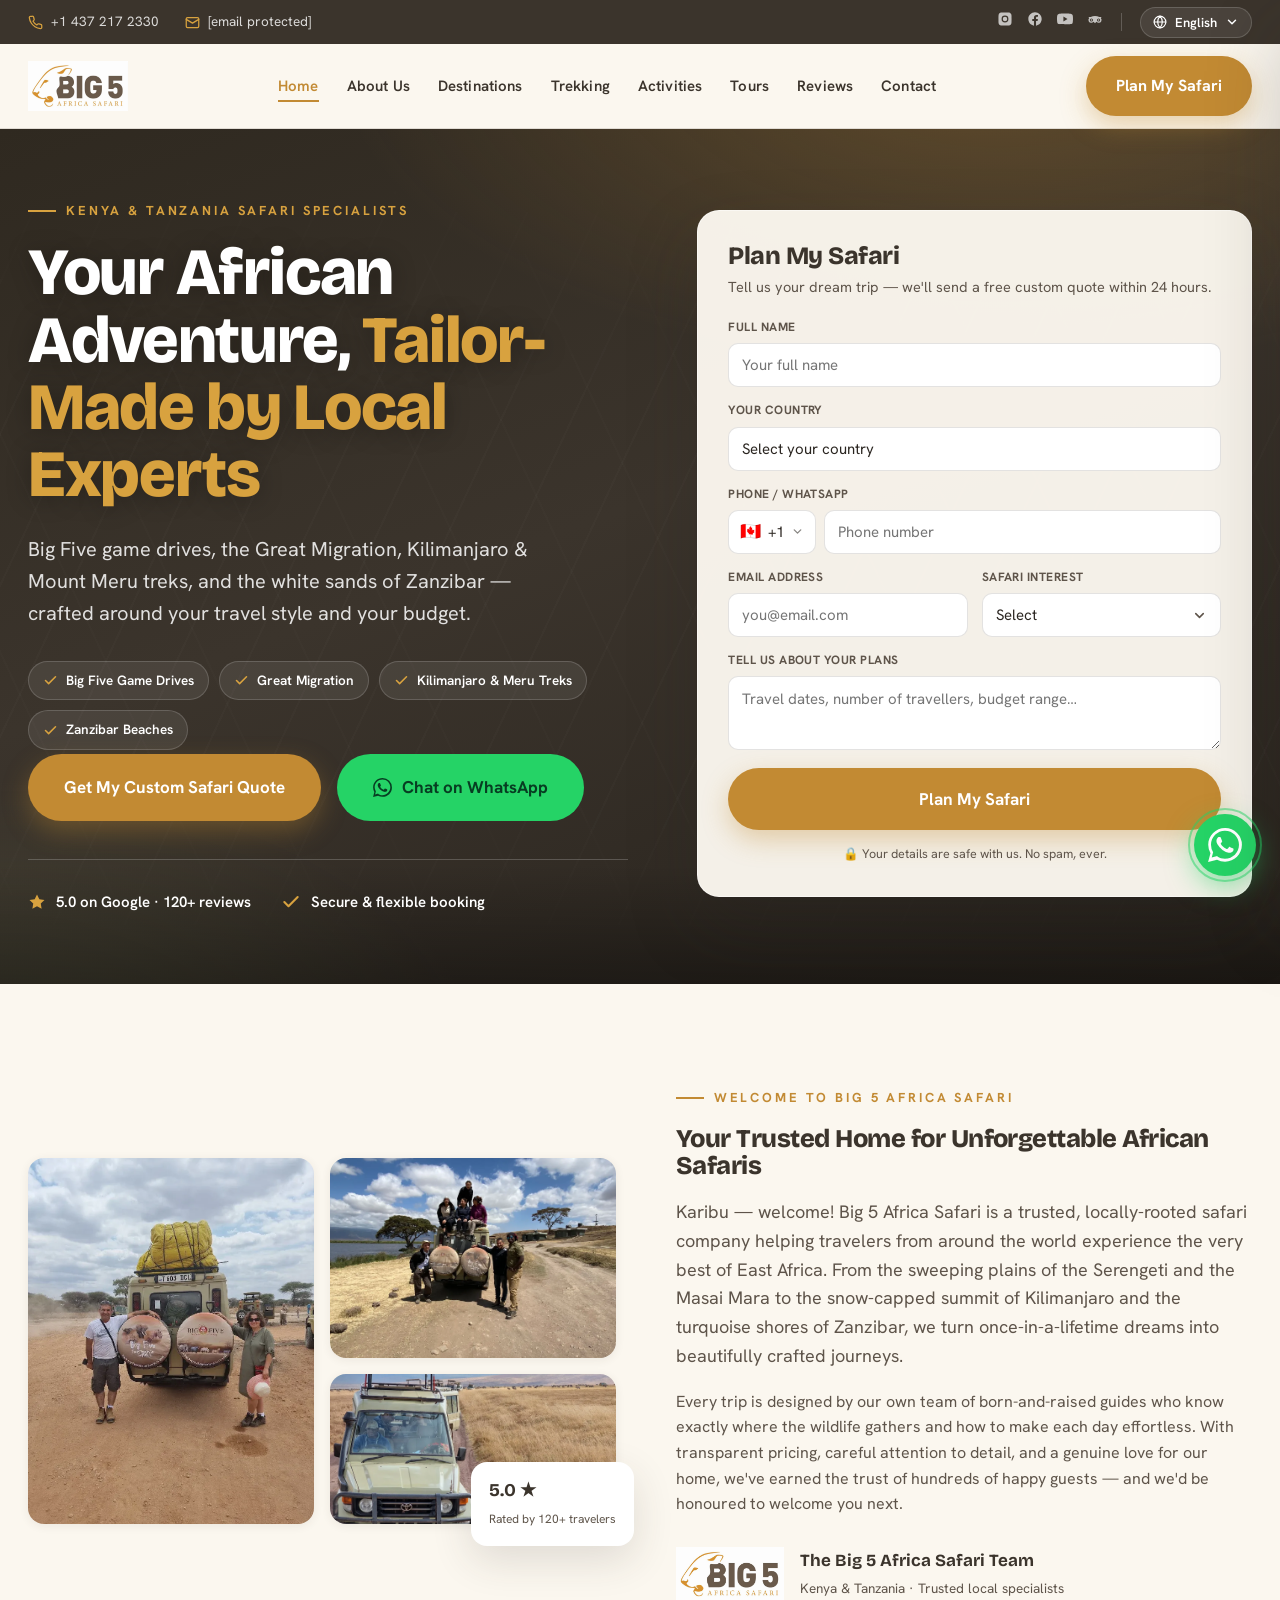
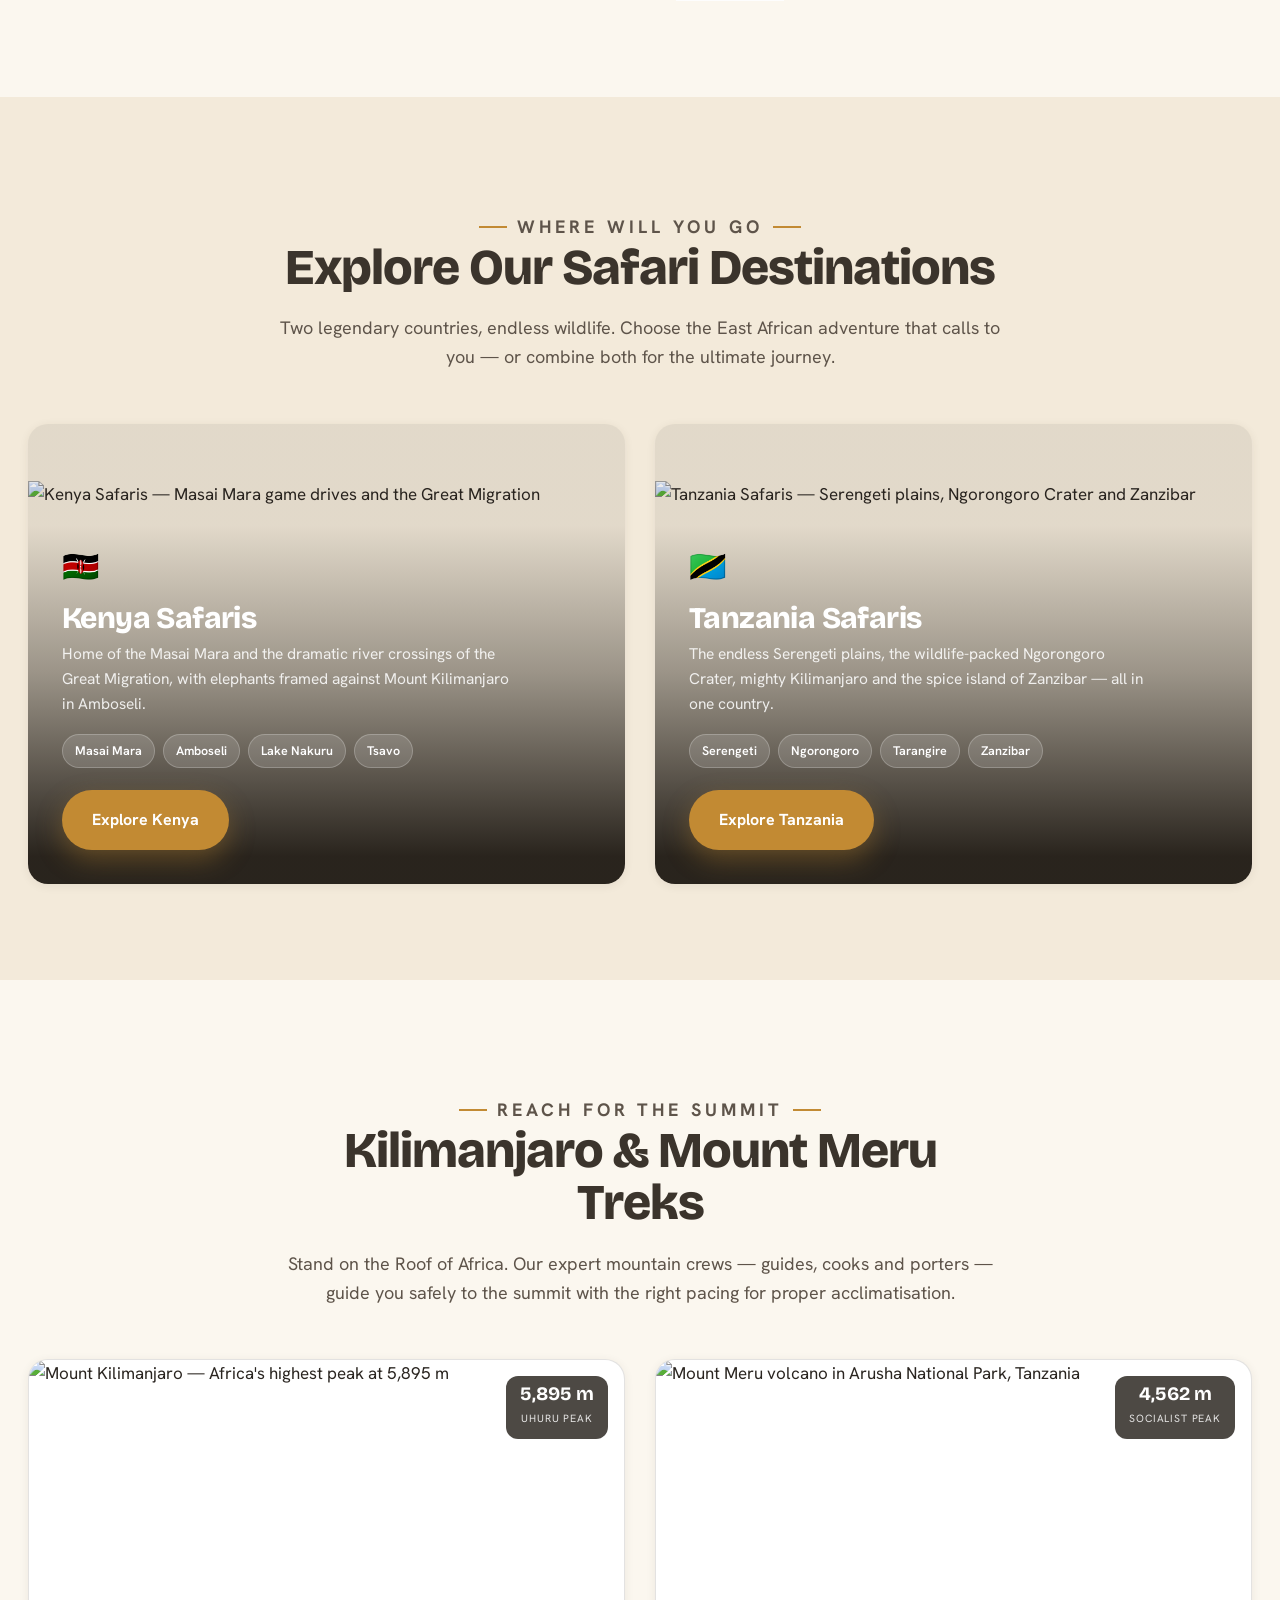
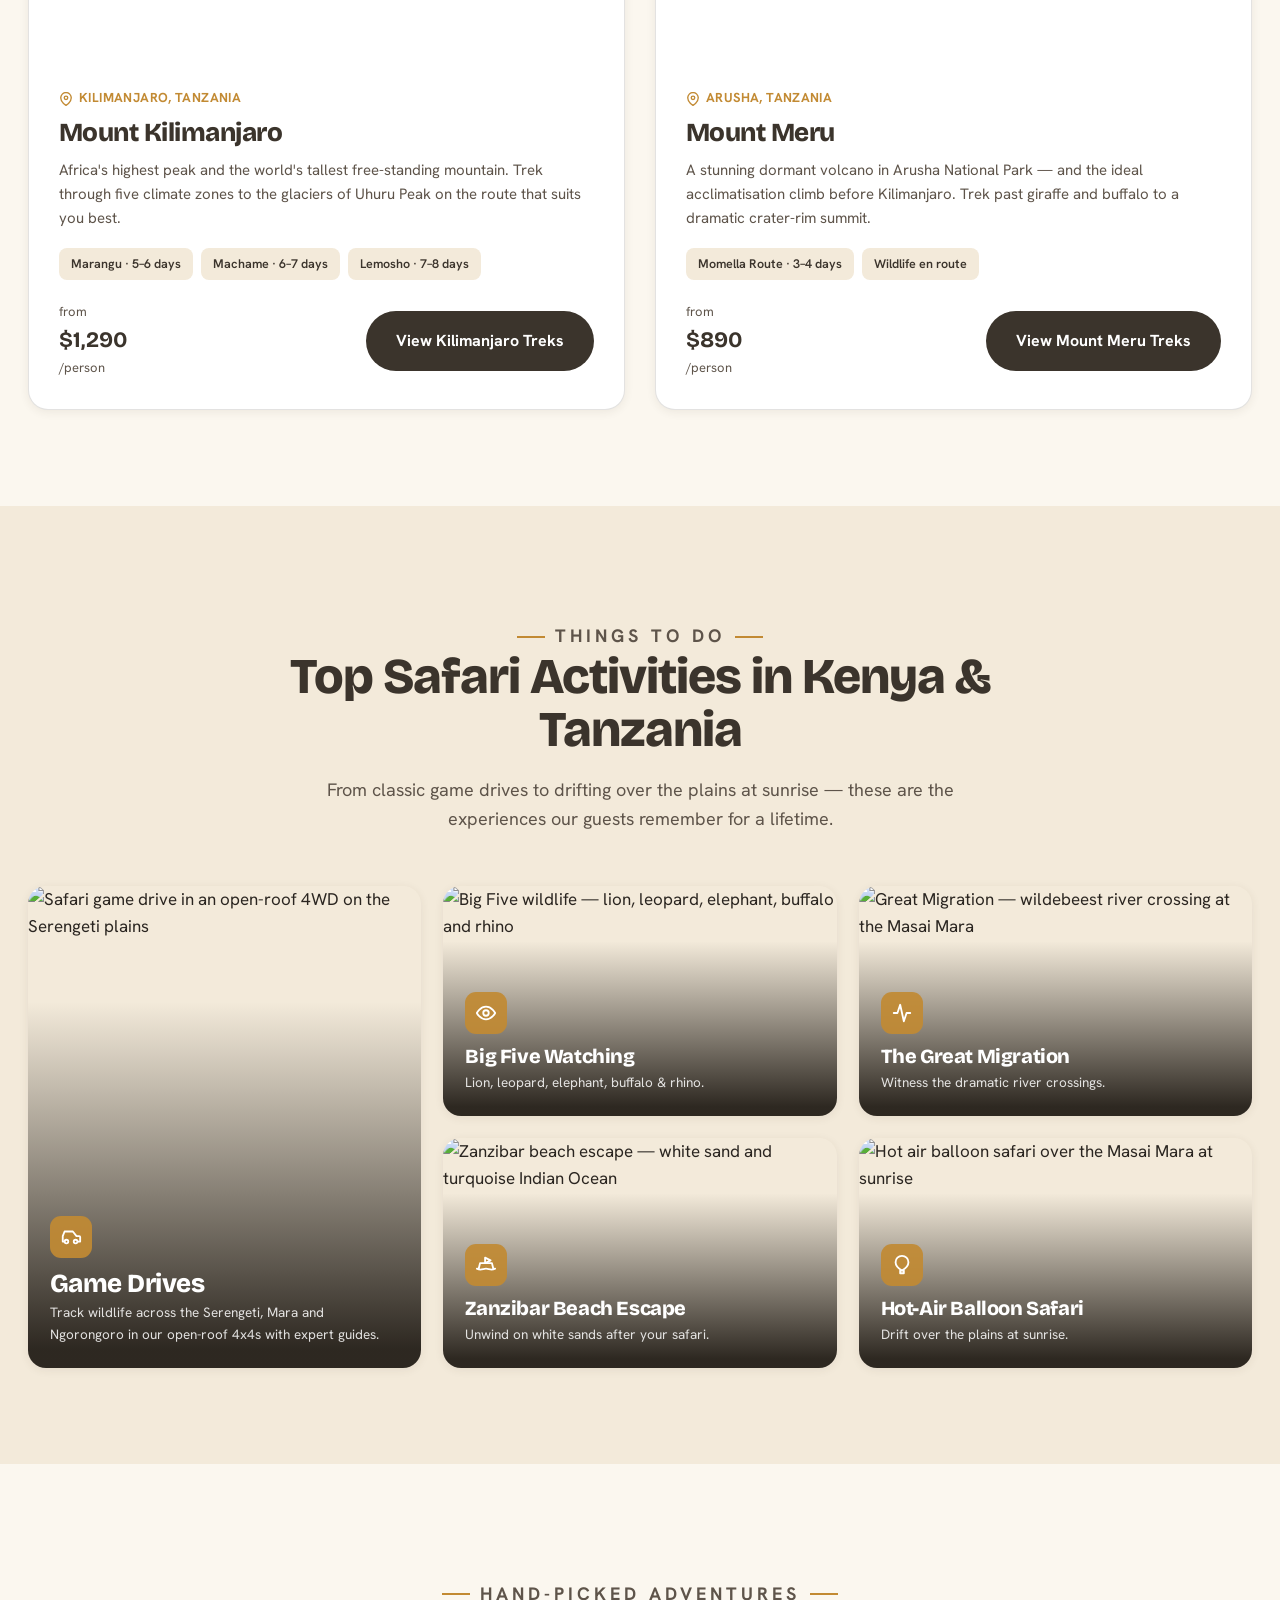
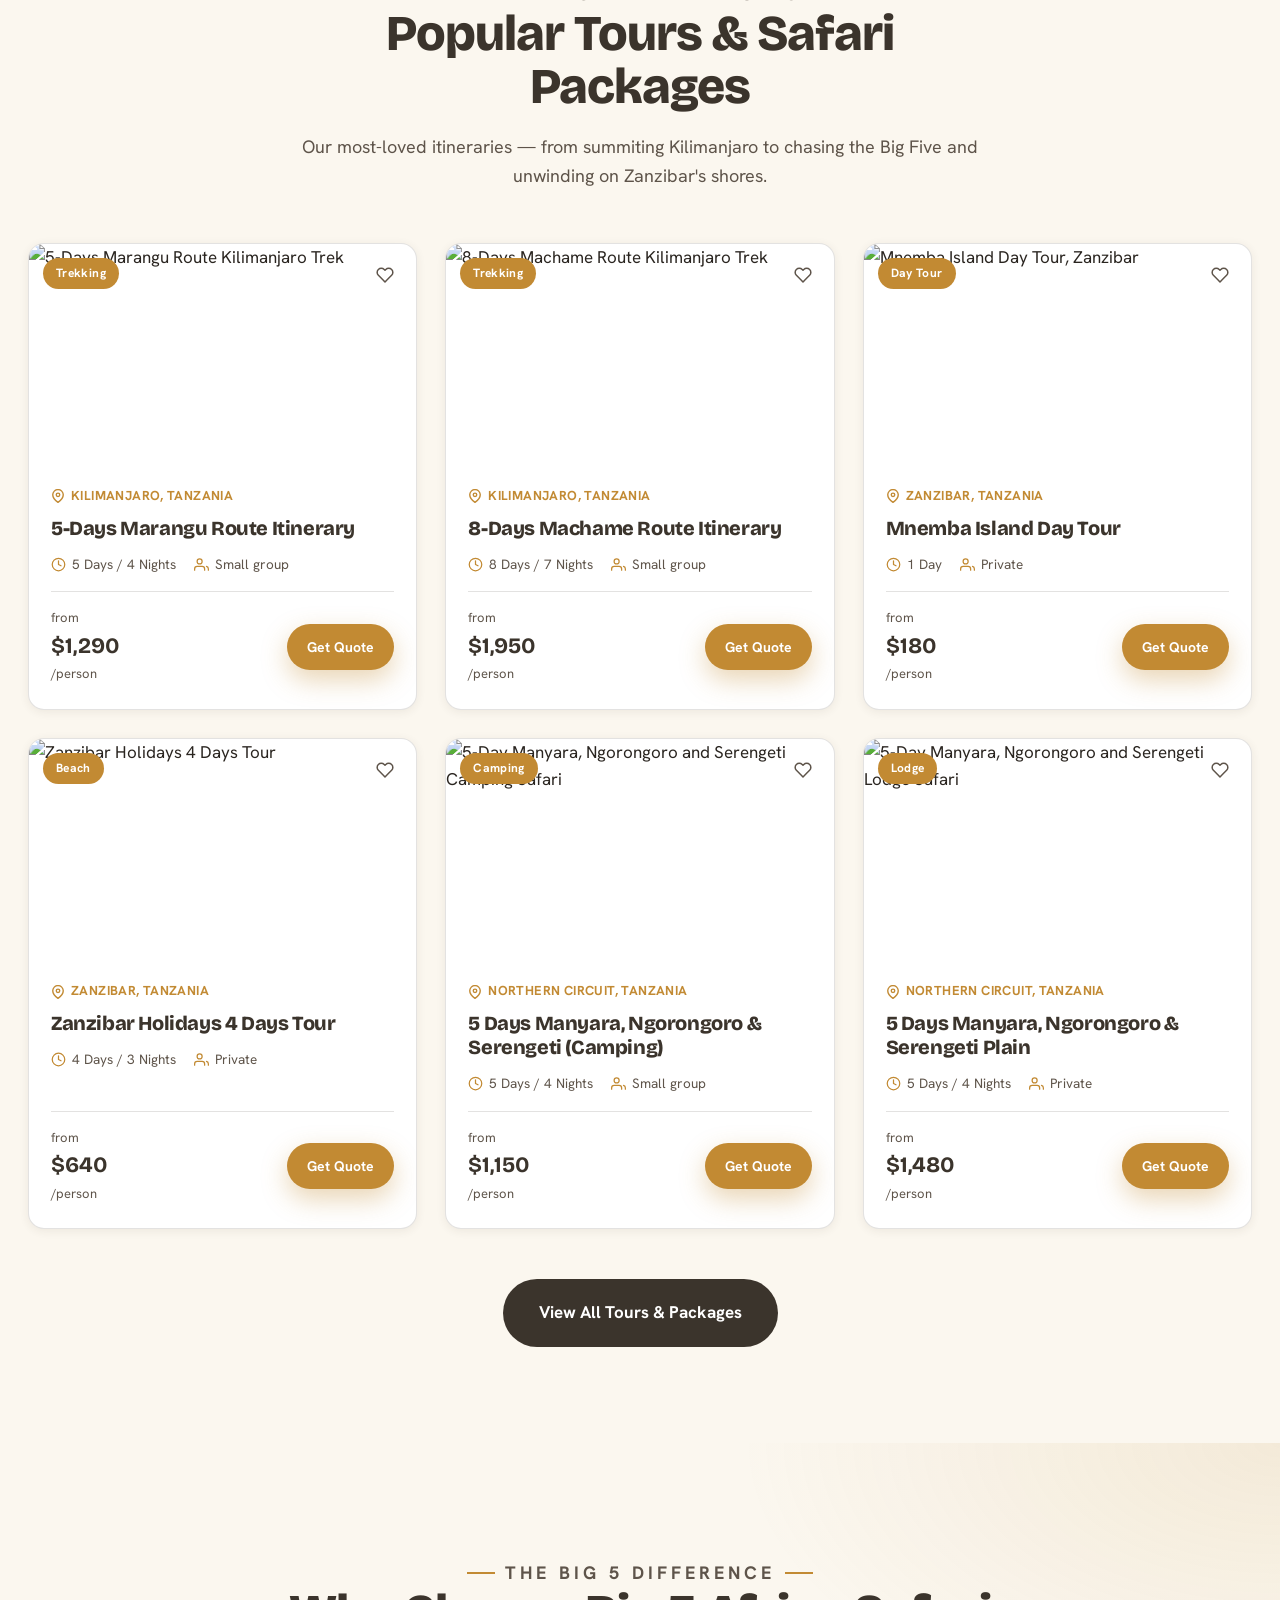
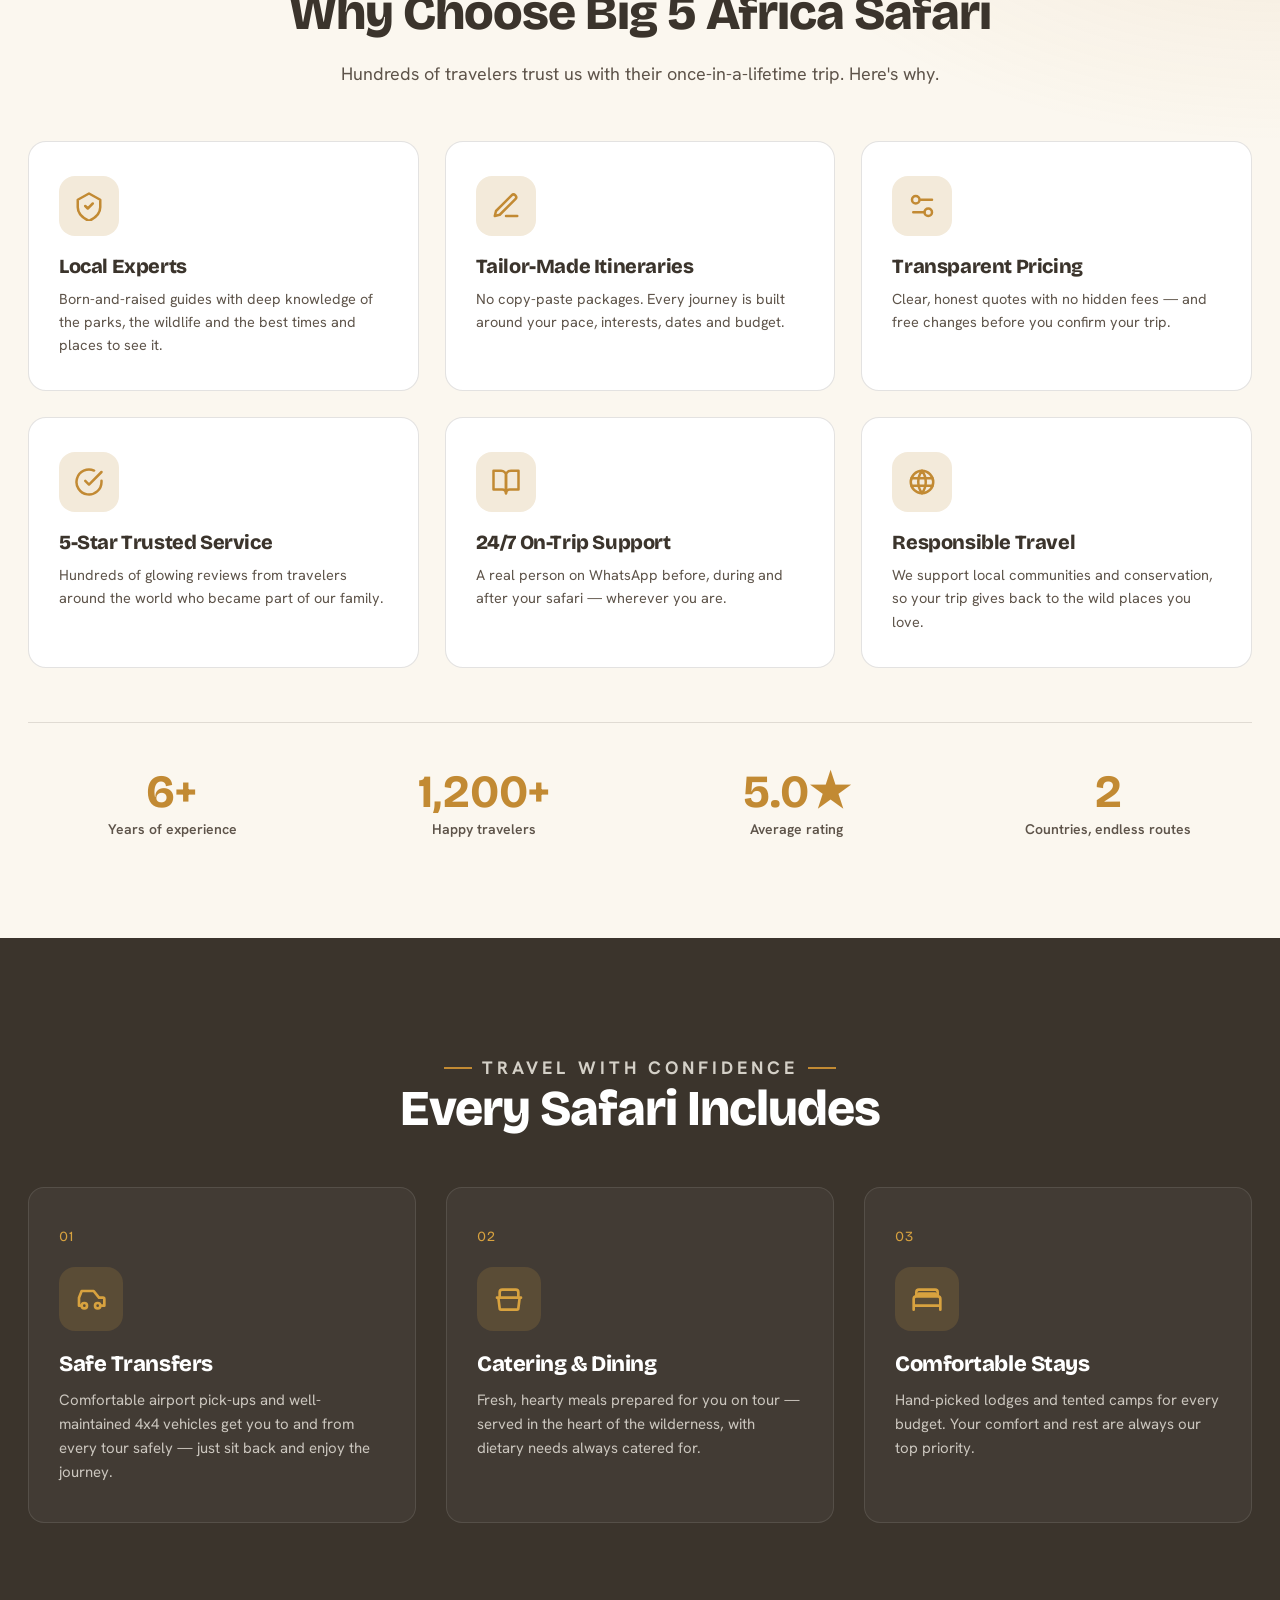
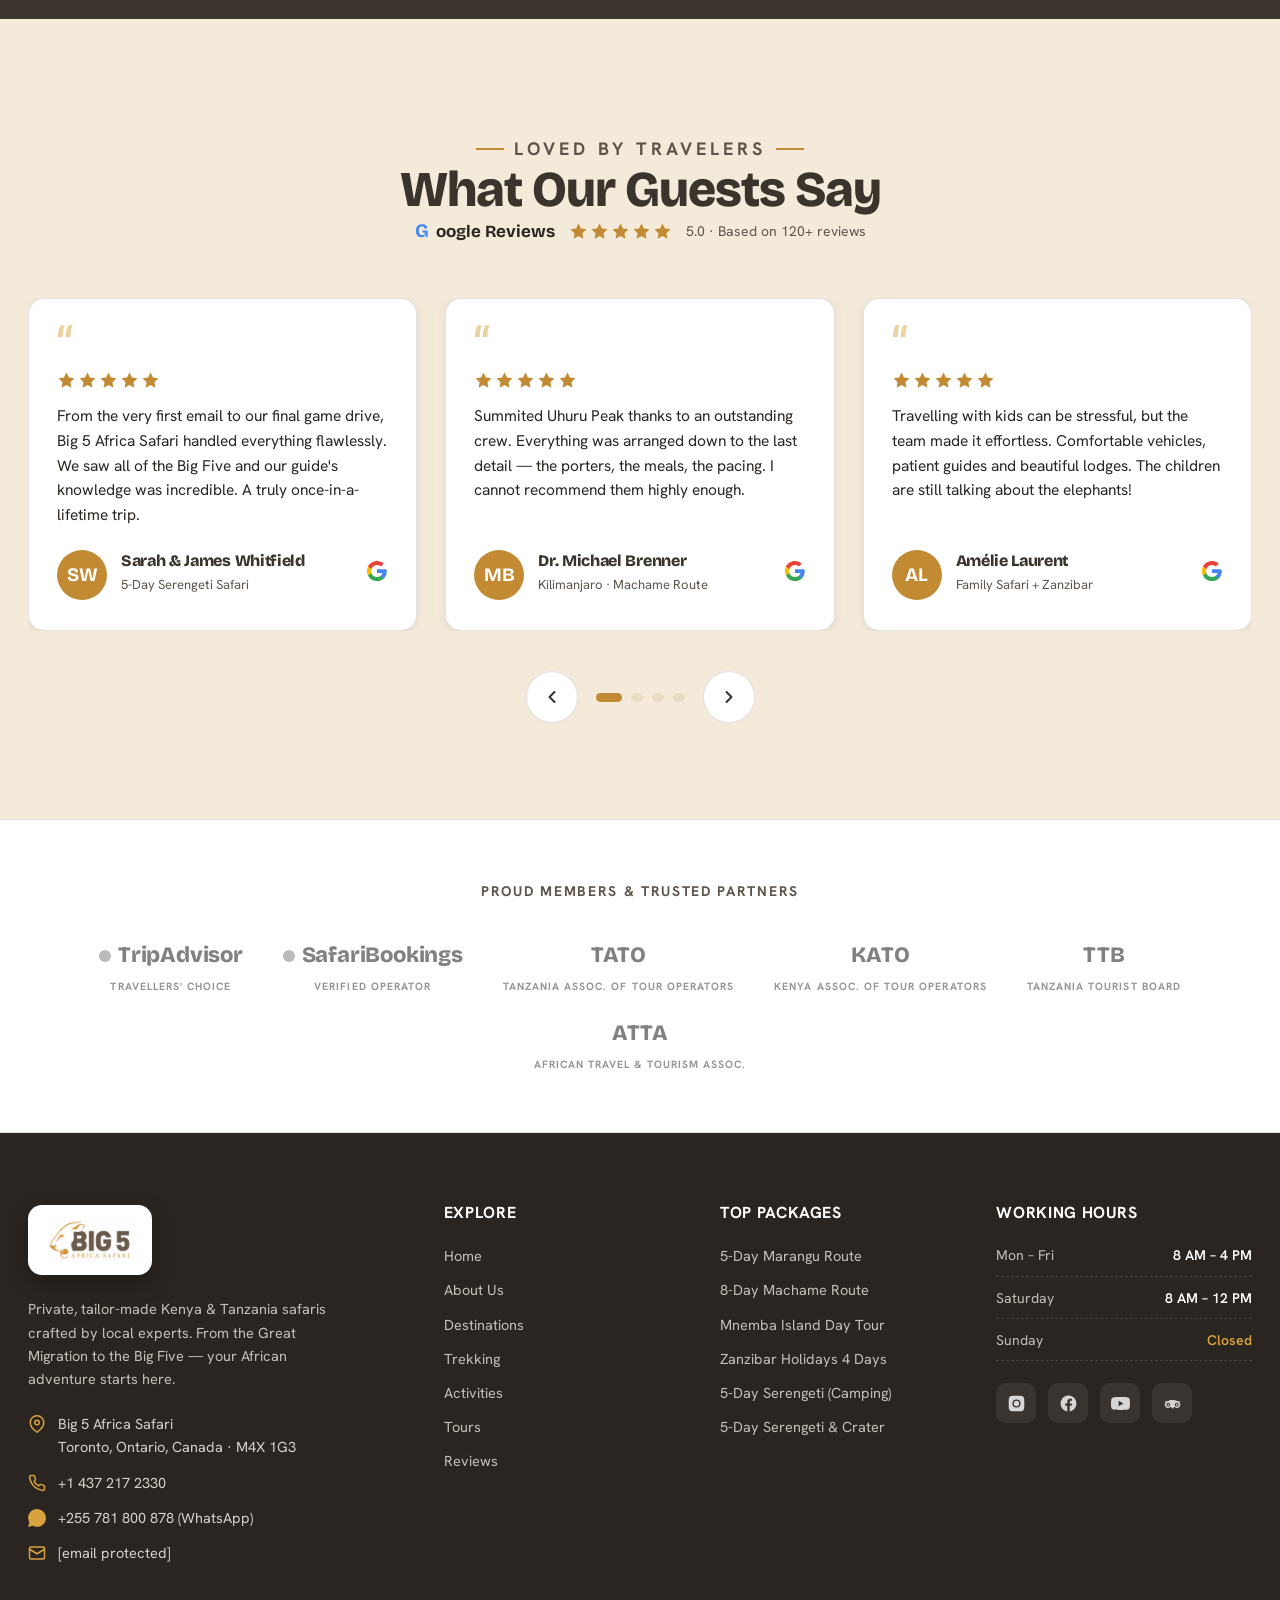
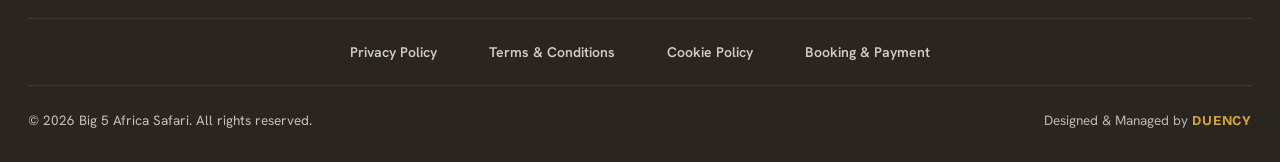
==== commit 12c29b58: "updated navigations links" ====
--- a/index.html
+++ b/index.html
@@ -790,7 +790,8 @@
 </div>
 
 
-<script data-cfasync="false" src="/cdn-cgi/scripts/5c5dd728/cloudflare-static/email-decode.min.js"></script><script src="assets/big5-logo.png"></script>
+<script data-cfasync="false" src="/cdn-cgi/scripts/5c5dd728/cloudflare-static/email-decode.min.js"></script>
+<script src="assets/js/navigation.js"></script>
 <script src="assets/js/forms.js"></script>
 <script src="assets/js/animations.js"></script>
 <script src="assets/js/main.js"></script>
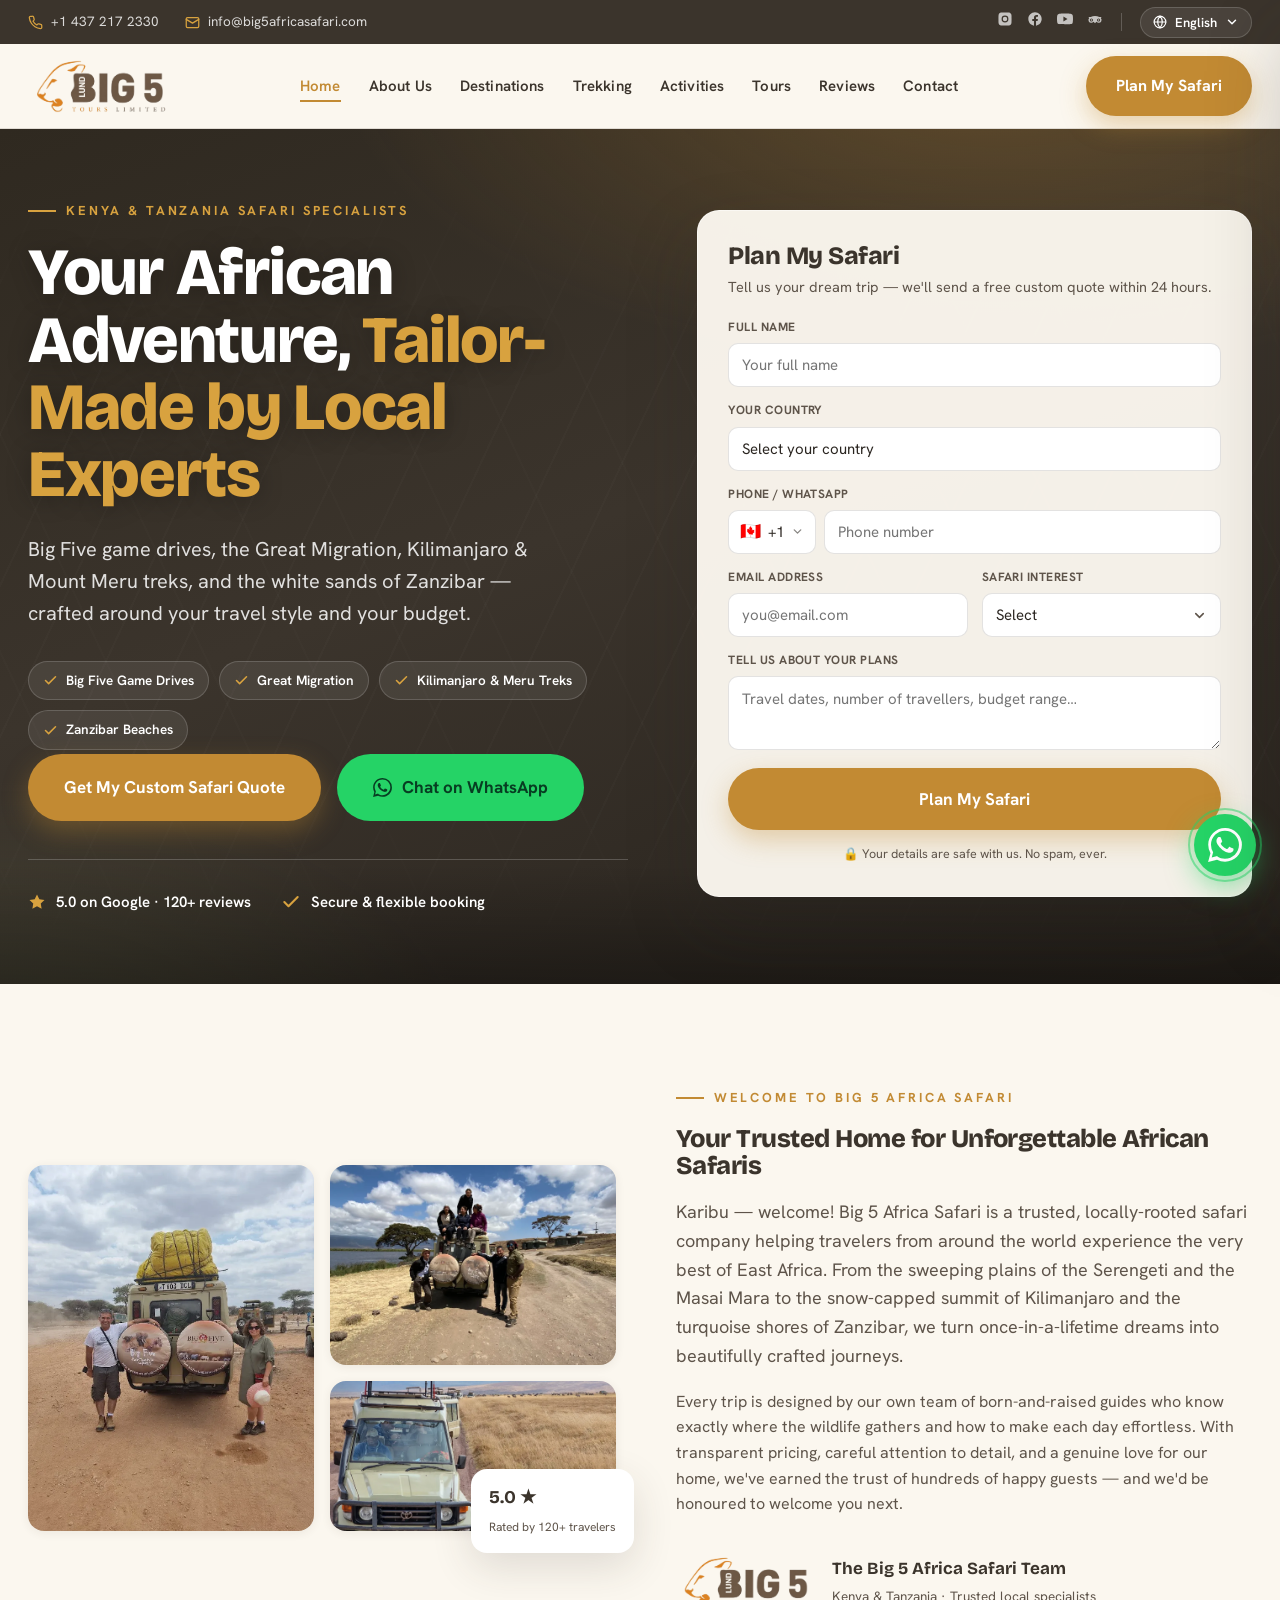
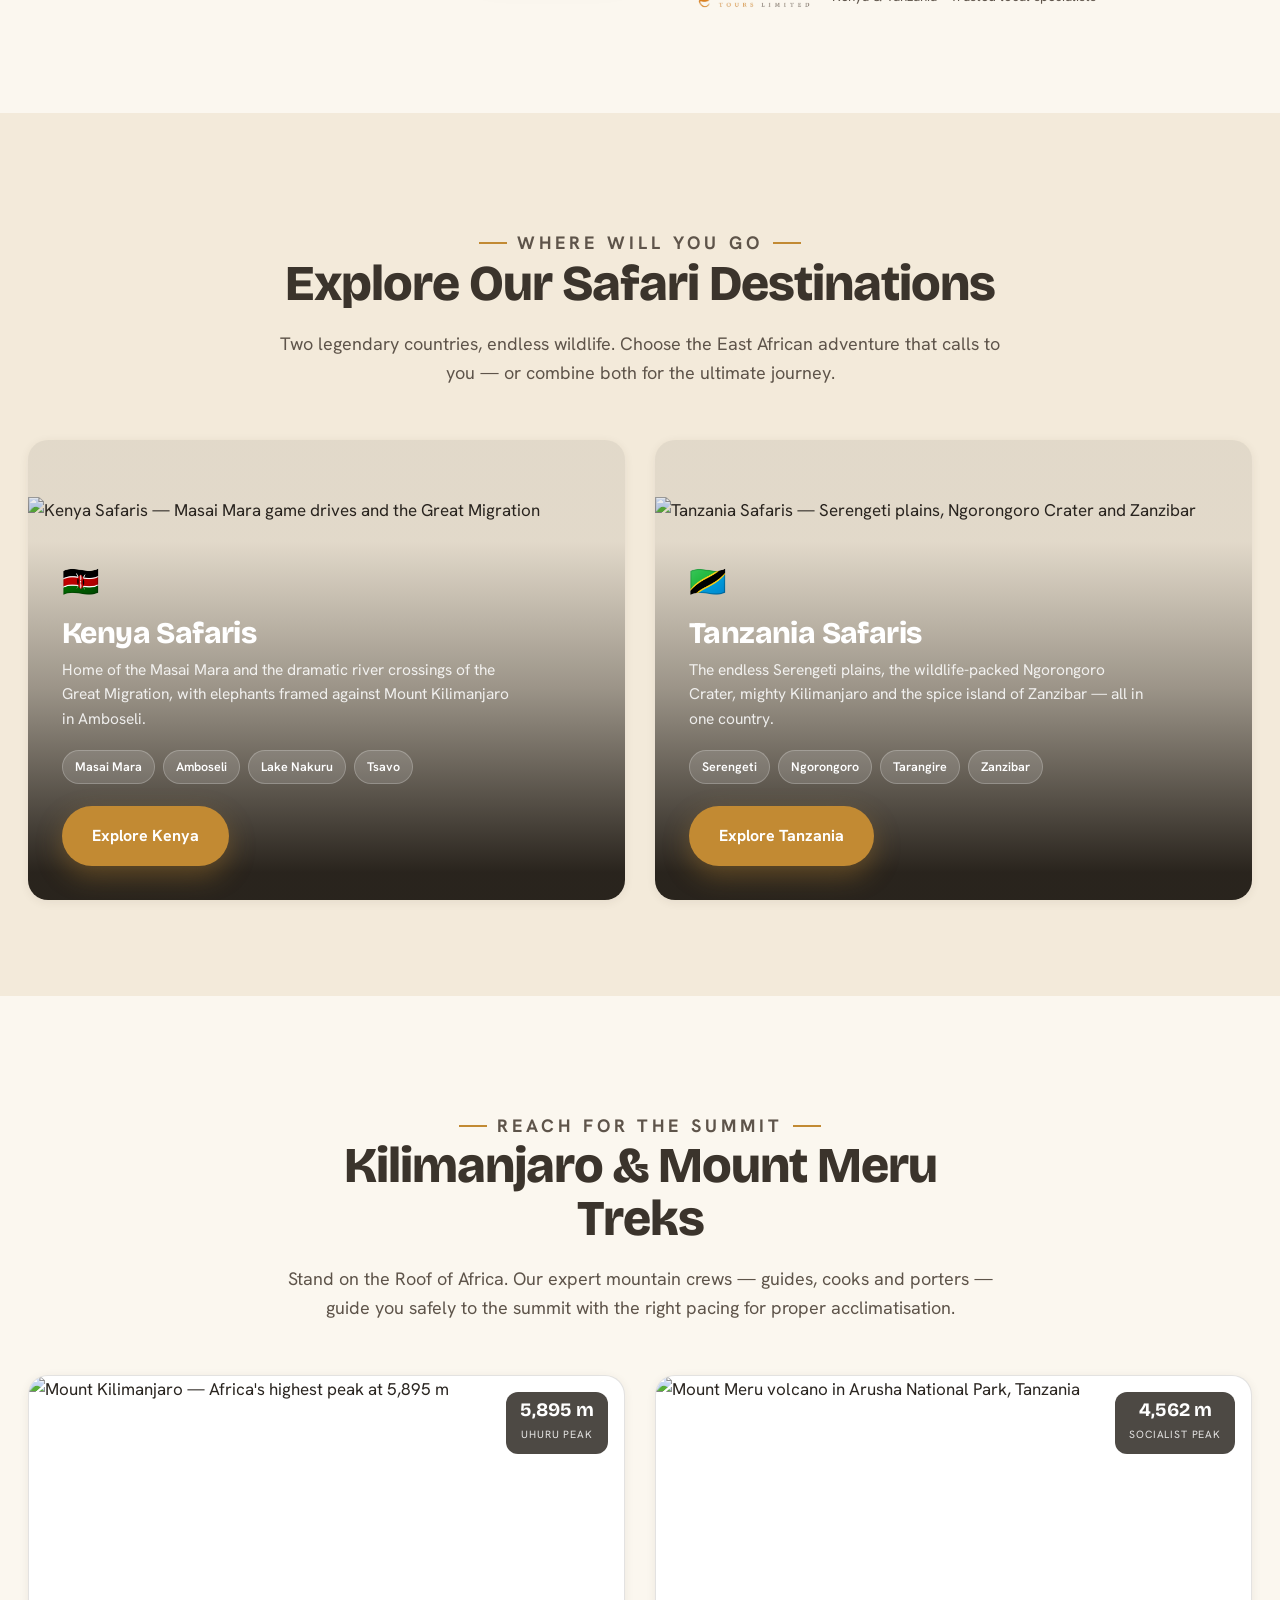
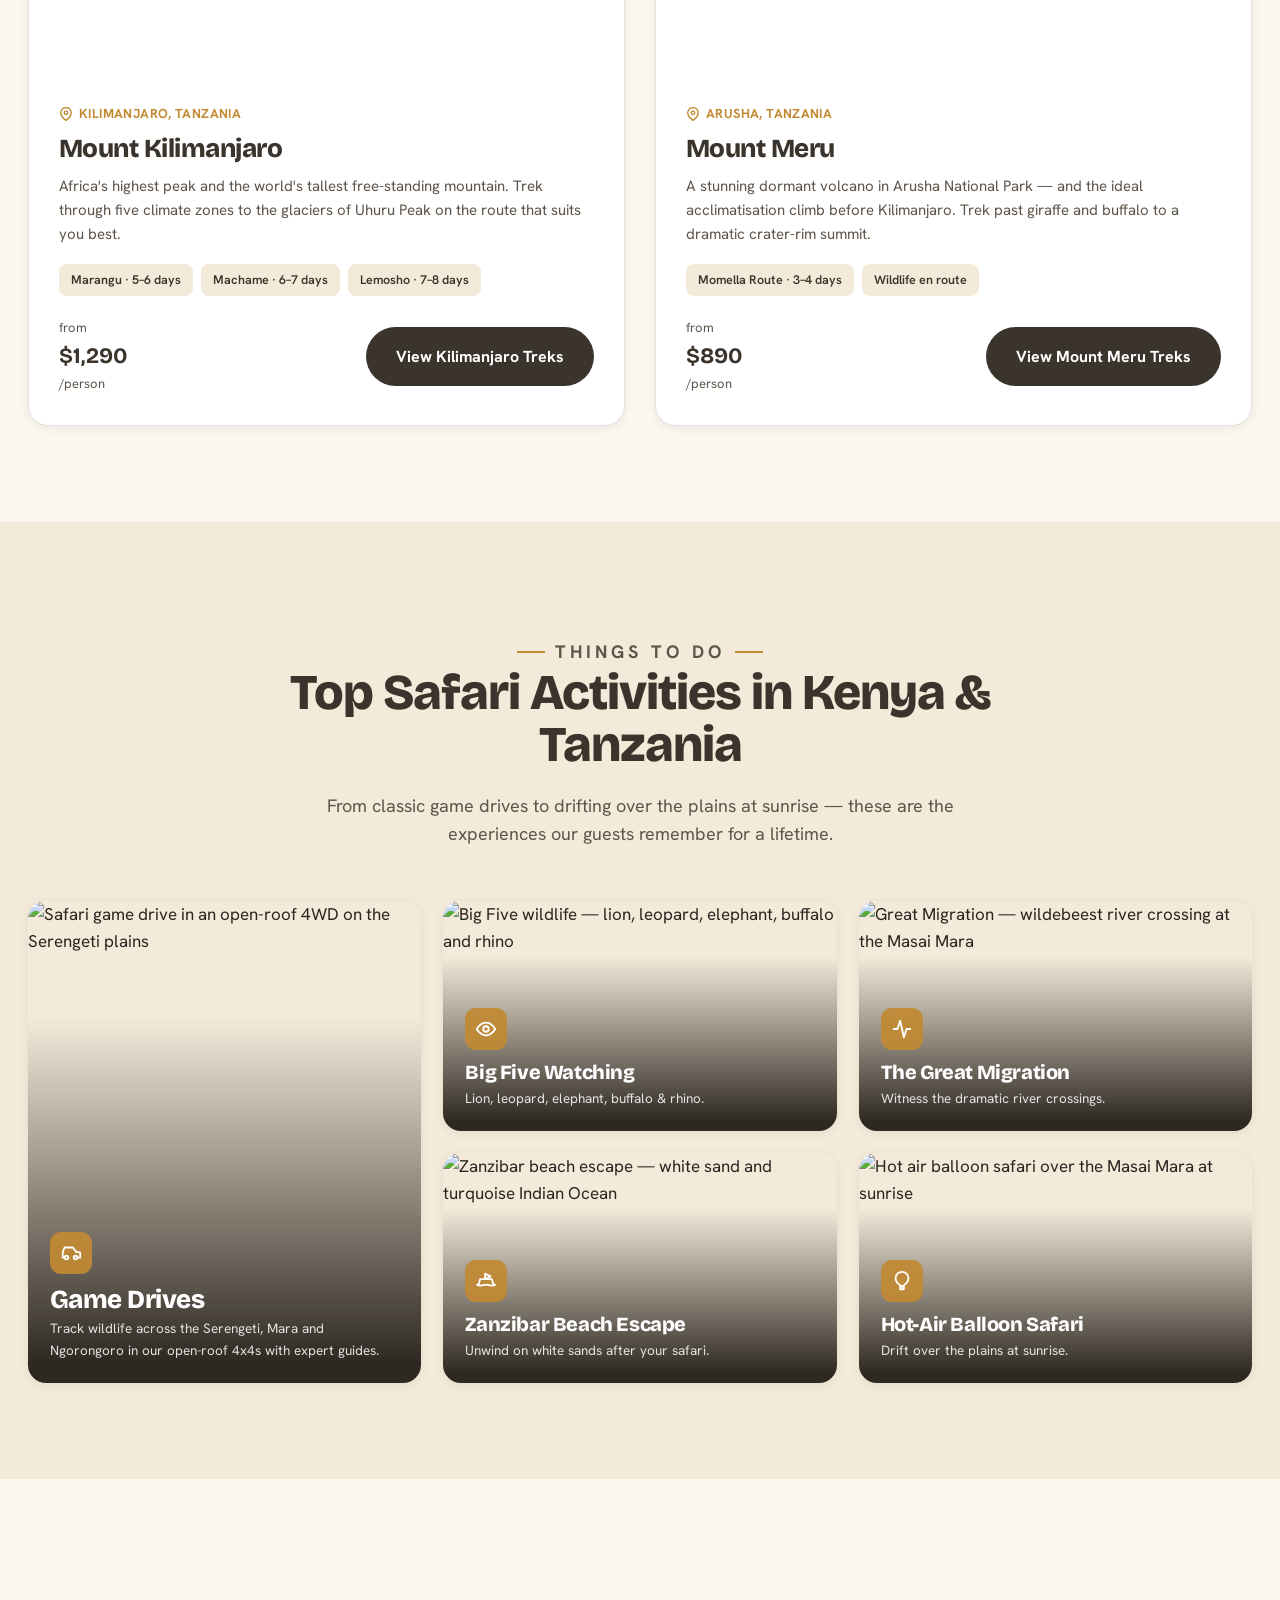
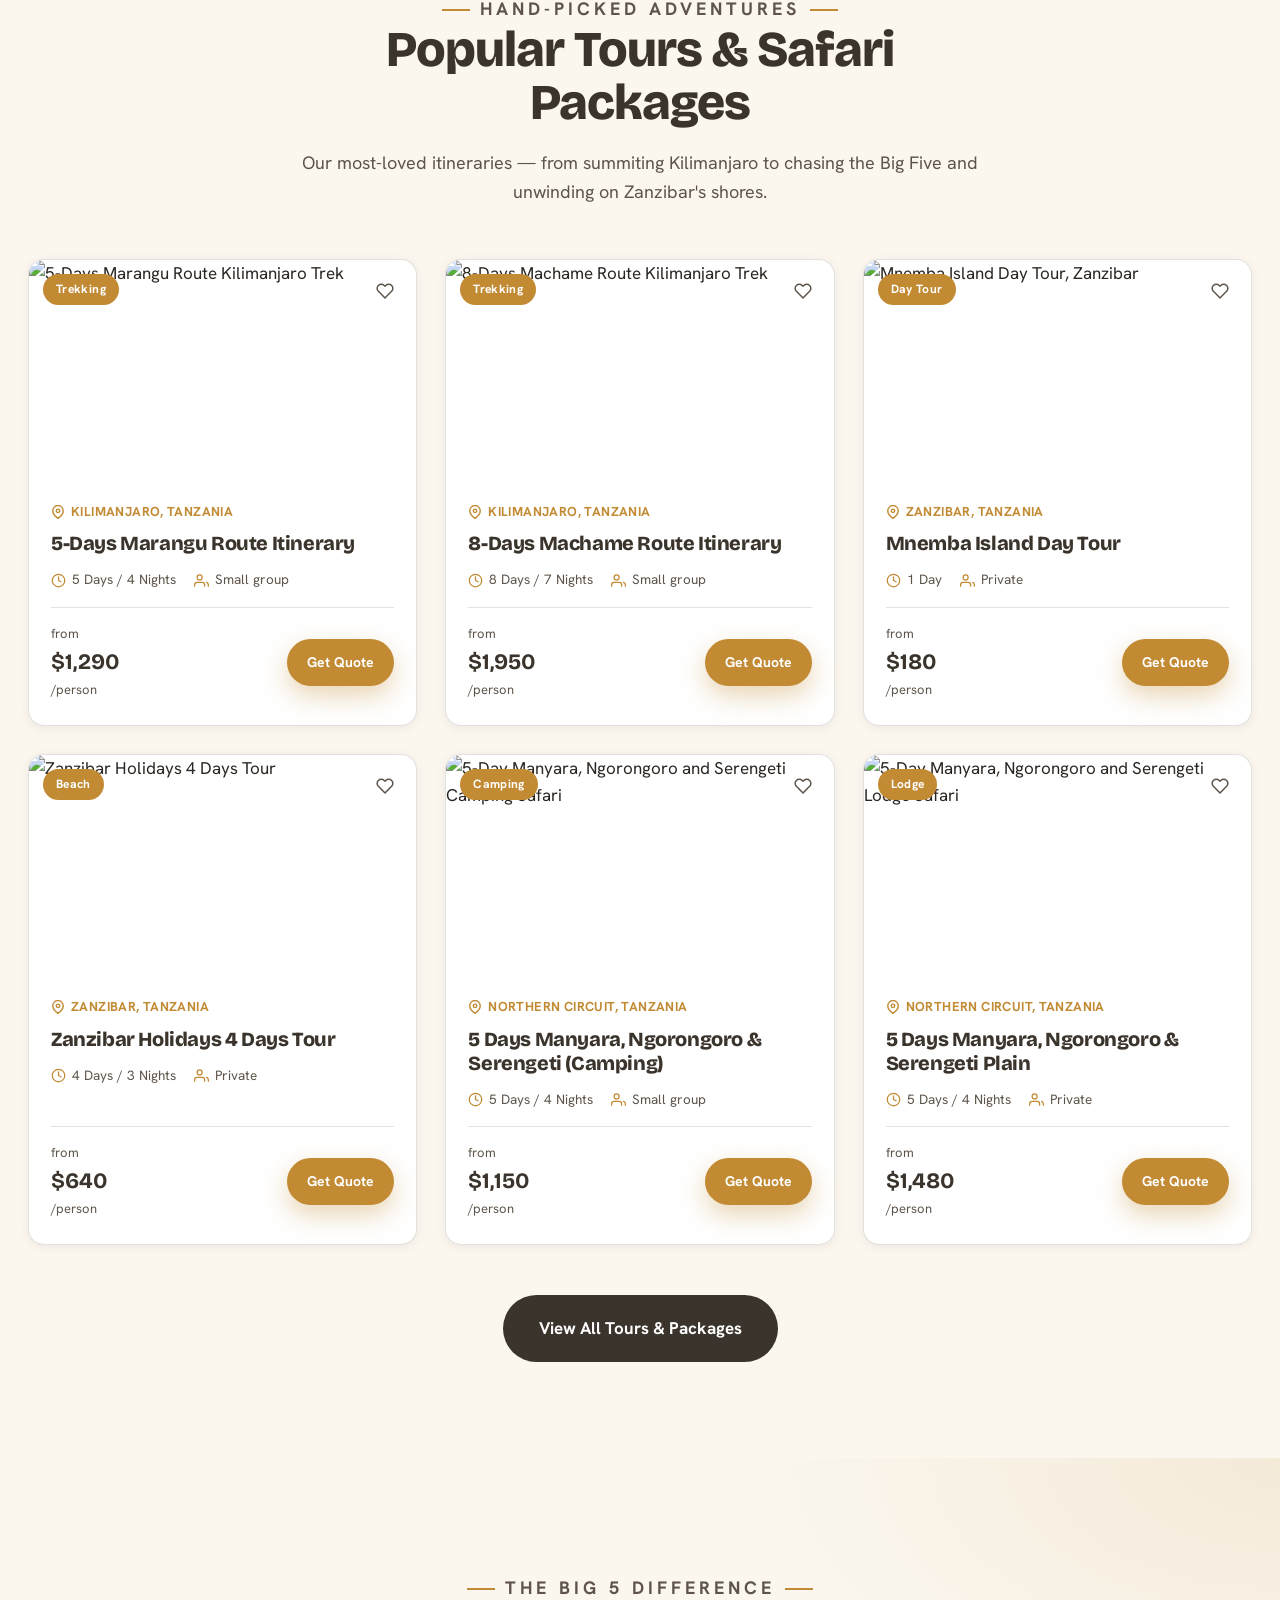
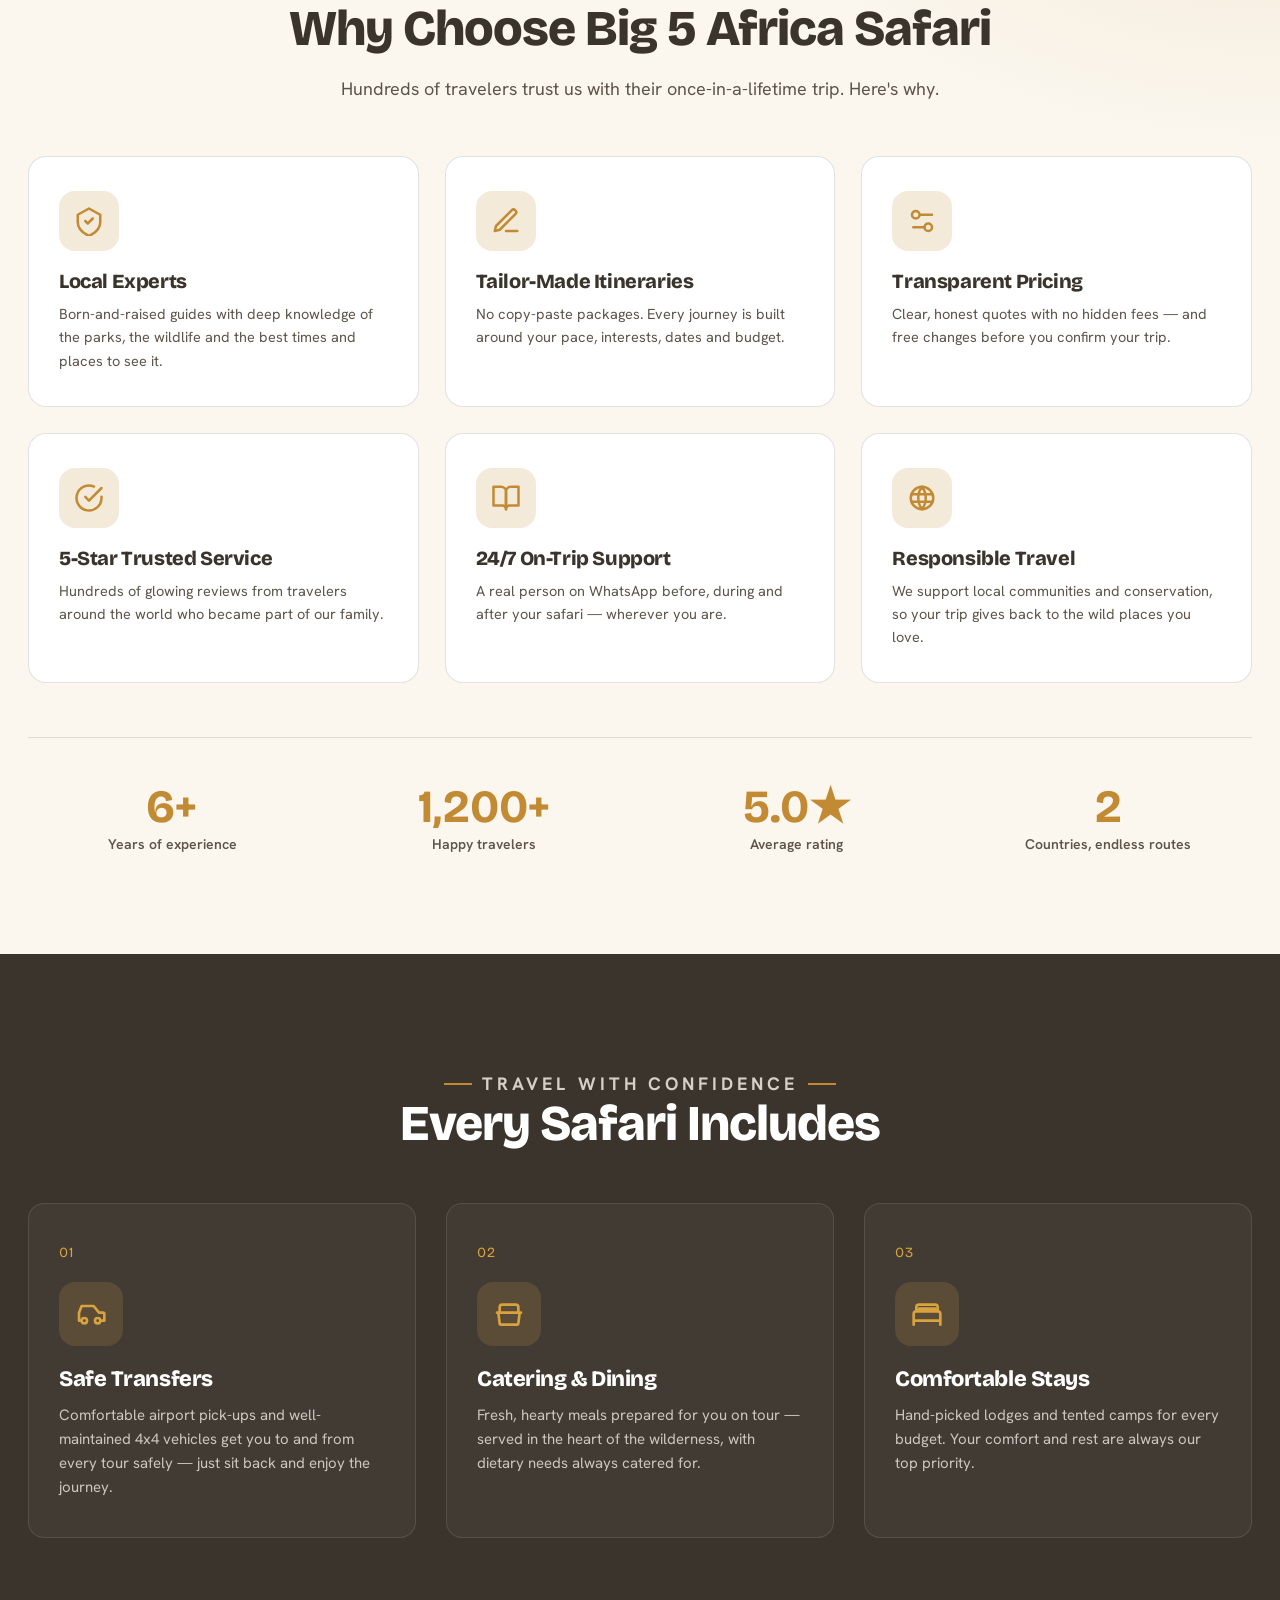
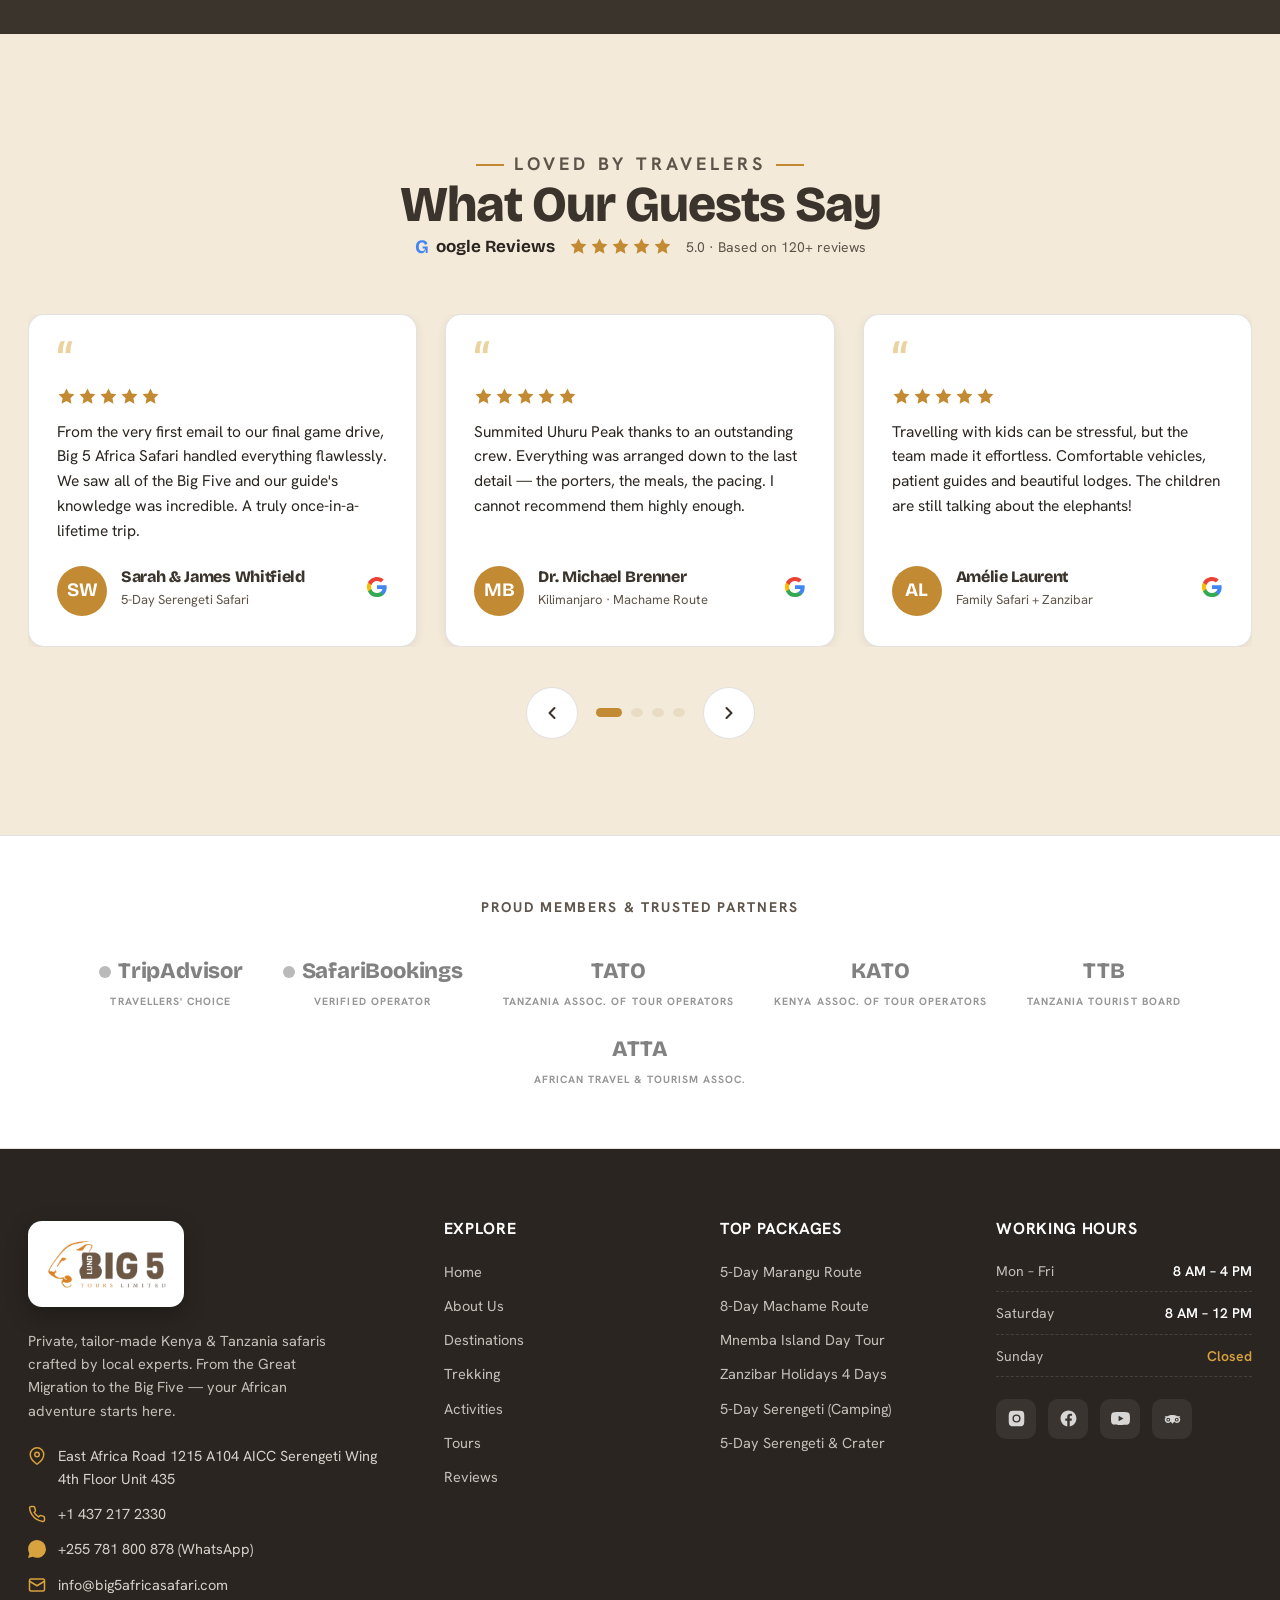
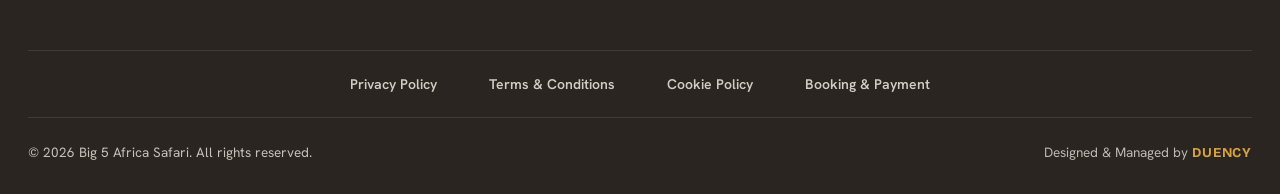
==== commit 0c522bd5: "logo updated or footer updated , email updated" ====
--- a/index.html
+++ b/index.html
@@ -1,716 +1,185 @@
-<!DOCTYPE html>
+<!doctype html>
 <html lang="en" class="js">
-<head>
-<script>/* mark JS alive synchronously so reveal-hidden state only applies with JS running */</script>
-<meta charset="UTF-8" />
-<meta name="viewport" content="width=device-width, initial-scale=1.0" />
-<title>Big 5 Africa Safari — Private Kenya &amp; Tanzania Safaris</title>
-<meta name="description" content="Big 5 Africa Safari — trusted Kenya & Tanzania safari specialists. Big Five game drives, the Great Migration, Kilimanjaro & Mount Meru treks, and Zanzibar beach holidays, all tailor-made." />
-<link rel="preconnect" href="https://fonts.googleapis.com" />
-<link rel="preconnect" href="https://fonts.gstatic.com" crossorigin />
-<link href="https://fonts.googleapis.com/css2?family=Bricolage+Grotesque:opsz,wght@12..96,600;12..96,700;12..96,800&family=Hanken+Grotesk:wght@400;500;600;700;800&display=swap" rel="stylesheet" />
-<link rel="stylesheet" href="assets/css/main.css" />
-</head>
-<body>
-
-<!-- ============================ TOP UTILITY BAR ============================ -->
-<div class="topbar">
-  <div class="wrap">
-    <div class="topbar-left">
-      <a href="tel:+14372172330">
-        <svg viewBox="0 0 24 24" fill="none" stroke="currentColor" stroke-width="2" stroke-linecap="round" stroke-linejoin="round"><path d="M22 16.92v3a2 2 0 0 1-2.18 2 19.79 19.79 0 0 1-8.63-3.07 19.5 19.5 0 0 1-6-6 19.79 19.79 0 0 1-3.07-8.67A2 2 0 0 1 4.11 2h3a2 2 0 0 1 2 1.72c.13.96.36 1.9.7 2.81a2 2 0 0 1-.45 2.11L8.09 9.91a16 16 0 0 0 6 6l1.27-1.27a2 2 0 0 1 2.11-.45c.91.34 1.85.57 2.81.7A2 2 0 0 1 22 16.92z"/></svg>
-        +1 437 217 2330
-      </a>
-      <a href="/cdn-cgi/l/email-protection#3b52555d547b59525c0e5a5d4952585a485a5d5a495215585456" class="hide-sm">
-        <svg viewBox="0 0 24 24" fill="none" stroke="currentColor" stroke-width="2" stroke-linecap="round" stroke-linejoin="round"><rect x="2" y="4" width="20" height="16" rx="2"/><path d="m22 7-10 6L2 7"/></svg>
-        <span class="__cf_email__" data-cfemail="a6cfc8c0c9e6c4cfc193c7c0d4cfc5c7d5c7c0c7d4cf88c5c9cb">[email&#160;protected]</span>
-      </a>
-    </div>
-    <div class="topbar-right">
-      <div class="top-socials">
-        <a href="#" aria-label="Instagram"><svg viewBox="0 0 24 24" fill="currentColor"><path d="M12 2.2c3.2 0 3.6 0 4.85.07 1.17.05 1.8.25 2.23.41.56.22.96.48 1.38.9.42.42.68.82.9 1.38.16.42.36 1.06.41 2.23.06 1.27.07 1.65.07 4.85s0 3.58-.07 4.85c-.05 1.17-.25 1.8-.41 2.23-.22.56-.48.96-.9 1.38-.42.42-.82.68-1.38.9-.42.16-1.06.36-2.23.41-1.27.06-1.65.07-4.85.07s-3.58 0-4.85-.07c-1.17-.05-1.8-.25-2.23-.41a3.7 3.7 0 0 1-1.38-.9 3.7 3.7 0 0 1-.9-1.38c-.16-.42-.36-1.06-.41-2.23C2.21 15.58 2.2 15.2 2.2 12s0-3.58.07-4.85c.05-1.17.25-1.8.41-2.23.22-.56.48-.96.9-1.38.42-.42.82-.68 1.38-.9.42-.16 1.06-.36 2.23-.41C8.42 2.21 8.8 2.2 12 2.2zm0 4.67a5.13 5.13 0 1 0 0 10.26 5.13 5.13 0 0 0 0-10.26zm0 8.46a3.33 3.33 0 1 1 0-6.66 3.33 3.33 0 0 1 0 6.66zm6.54-8.66a1.2 1.2 0 1 1-2.4 0 1.2 1.2 0 0 1 2.4 0z"/></svg></a>
-        <a href="#" aria-label="Facebook"><svg viewBox="0 0 24 24" fill="currentColor"><path d="M22 12.06C22 6.5 17.52 2 12 2S2 6.5 2 12.06c0 5.02 3.66 9.18 8.44 9.94v-7.03H7.9v-2.91h2.54V9.85c0-2.52 1.49-3.91 3.78-3.91 1.1 0 2.24.2 2.24.2v2.47h-1.26c-1.24 0-1.63.78-1.63 1.57v1.88h2.78l-.44 2.91h-2.34V22c4.78-.76 8.44-4.92 8.44-9.94z"/></svg></a>
-        <a href="#" aria-label="YouTube"><svg viewBox="0 0 24 24" fill="currentColor"><path d="M23.5 6.5a3 3 0 0 0-2.12-2.13C19.5 3.86 12 3.86 12 3.86s-7.5 0-9.38.51A3 3 0 0 0 .5 6.5C0 8.38 0 12 0 12s0 3.62.5 5.5a3 3 0 0 0 2.12 2.13c1.88.51 9.38.51 9.38.51s7.5 0 9.38-.51A3 3 0 0 0 23.5 17.5C24 15.62 24 12 24 12s0-3.62-.5-5.5zM9.6 15.6V8.4l6.2 3.6-6.2 3.6z"/></svg></a>
-        <a href="#" aria-label="TripAdvisor"><svg viewBox="0 0 24 24" fill="currentColor"><path d="M12 7.5c-2.4 0-4.62.55-6.43 1.5H2l1.4 1.53A4.2 4.2 0 0 0 6.6 17.7a4.2 4.2 0 0 0 3.18-1.45L12 18.5l2.22-2.25a4.2 4.2 0 0 0 3.18 1.45 4.2 4.2 0 0 0 3.2-7.17L22 9h-3.57A14.2 14.2 0 0 0 12 7.5zM6.6 15.9a2.4 2.4 0 1 1 0-4.8 2.4 2.4 0 0 1 0 4.8zm10.8 0a2.4 2.4 0 1 1 0-4.8 2.4 2.4 0 0 1 0 4.8zM6.6 12.4a1.1 1.1 0 1 0 0 2.2 1.1 1.1 0 0 0 0-2.2zm10.8 0a1.1 1.1 0 1 0 0 2.2 1.1 1.1 0 0 0 0-2.2z"/></svg></a>
-      </div>
-      <div class="top-divider"></div>
-      <div class="lang" id="lang">
-        <button class="lang-btn" id="langBtn" aria-haspopup="true" aria-expanded="false">
-          <svg viewBox="0 0 24 24" fill="none" stroke="currentColor" stroke-width="2" stroke-linecap="round" stroke-linejoin="round"><circle cx="12" cy="12" r="10"/><path d="M2 12h20M12 2a15.3 15.3 0 0 1 4 10 15.3 15.3 0 0 1-4 10 15.3 15.3 0 0 1-4-10 15.3 15.3 0 0 1 4-10z"/></svg>
-          <span id="langLabel">English</span>
-          <svg class="chev" viewBox="0 0 24 24" fill="none" stroke="currentColor" stroke-width="2.5" stroke-linecap="round" stroke-linejoin="round"><path d="m6 9 6 6 6-6"/></svg>
-        </button>
-        <div class="lang-menu" id="langMenu" role="menu">
-          <button class="active" data-lang="English"><span class="flag">🇬🇧</span> English</button>
-          <button data-lang="Français"><span class="flag">🇫🇷</span> Français</button>
-          <button data-lang="Deutsch"><span class="flag">🇩🇪</span> Deutsch</button>
-          <button data-lang="Español"><span class="flag">🇪🇸</span> Español</button>
-          <button data-lang="Kiswahili"><span class="flag">🇹🇿</span> Kiswahili</button>
+  <head>
+    <script>
+      /* mark JS alive synchronously so reveal-hidden state only applies with JS running */
+    </script>
+    <meta charset="UTF-8" />
+    <meta name="viewport" content="width=device-width, initial-scale=1.0" />
+    <title>Big 5 Africa Safari — Private Kenya &amp; Tanzania Safaris</title>
+    <meta
+      name="description"
+      content="Big 5 Africa Safari — trusted Kenya & Tanzania safari specialists. Big Five game drives, the Great Migration, Kilimanjaro & Mount Meru treks, and Zanzibar beach holidays, all tailor-made."
+    />
+    <link rel="preconnect" href="https://fonts.googleapis.com" />
+    <link rel="preconnect" href="https://fonts.gstatic.com" crossorigin />
+    <link
+      href="https://fonts.googleapis.com/css2?family=Bricolage+Grotesque:opsz,wght@12..96,600;12..96,700;12..96,800&family=Hanken+Grotesk:wght@400;500;600;700;800&display=swap"
+      rel="stylesheet"
+    />
+    <link rel="stylesheet" href="assets/css/main.css" />
+  </head>
+  <body>
+    <!-- ============================ TOP UTILITY BAR ============================ -->
+    <div class="topbar">
+      <div class="wrap">
+        <div class="topbar-left">
+          <a href="tel:+14372172330">
+            <svg
+              viewBox="0 0 24 24"
+              fill="none"
+              stroke="currentColor"
+              stroke-width="2"
+              stroke-linecap="round"
+              stroke-linejoin="round"
+            >
+              <path
+                d="M22 16.92v3a2 2 0 0 1-2.18 2 19.79 19.79 0 0 1-8.63-3.07 19.5 19.5 0 0 1-6-6 19.79 19.79 0 0 1-3.07-8.67A2 2 0 0 1 4.11 2h3a2 2 0 0 1 2 1.72c.13.96.36 1.9.7 2.81a2 2 0 0 1-.45 2.11L8.09 9.91a16 16 0 0 0 6 6l1.27-1.27a2 2 0 0 1 2.11-.45c.91.34 1.85.57 2.81.7A2 2 0 0 1 22 16.92z"
+              />
+            </svg>
+            +1 437 217 2330
+          </a>
+          <a
+            href="/cdn-cgi/l/email-protection#3b52555d547b59525c0e5a5d4952585a485a5d5a495215585456"
+            class="hide-sm"
+          >
+            <svg
+              viewBox="0 0 24 24"
+              fill="none"
+              stroke="currentColor"
+              stroke-width="2"
+              stroke-linecap="round"
+              stroke-linejoin="round"
+            >
+              <rect x="2" y="4" width="20" height="16" rx="2" />
+              <path d="m22 7-10 6L2 7" />
+            </svg>
+            <span
+              class="__cf_email__"
+              data-cfemail="a6cfc8c0c9e6c4cfc193c7c0d4cfc5c7d5c7c0c7d4cf88c5c9cb"
+              >info@big5africasafari.com</span
+            >
+          </a>
+        </div>
+        <div class="topbar-right">
+          <div class="top-socials">
+            <a href="#" aria-label="Instagram"
+              ><svg viewBox="0 0 24 24" fill="currentColor">
+                <path
+                  d="M12 2.2c3.2 0 3.6 0 4.85.07 1.17.05 1.8.25 2.23.41.56.22.96.48 1.38.9.42.42.68.82.9 1.38.16.42.36 1.06.41 2.23.06 1.27.07 1.65.07 4.85s0 3.58-.07 4.85c-.05 1.17-.25 1.8-.41 2.23-.22.56-.48.96-.9 1.38-.42.42-.82.68-1.38.9-.42.16-1.06.36-2.23.41-1.27.06-1.65.07-4.85.07s-3.58 0-4.85-.07c-1.17-.05-1.8-.25-2.23-.41a3.7 3.7 0 0 1-1.38-.9 3.7 3.7 0 0 1-.9-1.38c-.16-.42-.36-1.06-.41-2.23C2.21 15.58 2.2 15.2 2.2 12s0-3.58.07-4.85c.05-1.17.25-1.8.41-2.23.22-.56.48-.96.9-1.38.42-.42.82-.68 1.38-.9.42-.16 1.06-.36 2.23-.41C8.42 2.21 8.8 2.2 12 2.2zm0 4.67a5.13 5.13 0 1 0 0 10.26 5.13 5.13 0 0 0 0-10.26zm0 8.46a3.33 3.33 0 1 1 0-6.66 3.33 3.33 0 0 1 0 6.66zm6.54-8.66a1.2 1.2 0 1 1-2.4 0 1.2 1.2 0 0 1 2.4 0z"
+                /></svg
+            ></a>
+            <a href="#" aria-label="Facebook"
+              ><svg viewBox="0 0 24 24" fill="currentColor">
+                <path
+                  d="M22 12.06C22 6.5 17.52 2 12 2S2 6.5 2 12.06c0 5.02 3.66 9.18 8.44 9.94v-7.03H7.9v-2.91h2.54V9.85c0-2.52 1.49-3.91 3.78-3.91 1.1 0 2.24.2 2.24.2v2.47h-1.26c-1.24 0-1.63.78-1.63 1.57v1.88h2.78l-.44 2.91h-2.34V22c4.78-.76 8.44-4.92 8.44-9.94z"
+                /></svg
+            ></a>
+            <a href="#" aria-label="YouTube"
+              ><svg viewBox="0 0 24 24" fill="currentColor">
+                <path
+                  d="M23.5 6.5a3 3 0 0 0-2.12-2.13C19.5 3.86 12 3.86 12 3.86s-7.5 0-9.38.51A3 3 0 0 0 .5 6.5C0 8.38 0 12 0 12s0 3.62.5 5.5a3 3 0 0 0 2.12 2.13c1.88.51 9.38.51 9.38.51s7.5 0 9.38-.51A3 3 0 0 0 23.5 17.5C24 15.62 24 12 24 12s0-3.62-.5-5.5zM9.6 15.6V8.4l6.2 3.6-6.2 3.6z"
+                /></svg
+            ></a>
+            <a href="#" aria-label="TripAdvisor"
+              ><svg viewBox="0 0 24 24" fill="currentColor">
+                <path
+                  d="M12 7.5c-2.4 0-4.62.55-6.43 1.5H2l1.4 1.53A4.2 4.2 0 0 0 6.6 17.7a4.2 4.2 0 0 0 3.18-1.45L12 18.5l2.22-2.25a4.2 4.2 0 0 0 3.18 1.45 4.2 4.2 0 0 0 3.2-7.17L22 9h-3.57A14.2 14.2 0 0 0 12 7.5zM6.6 15.9a2.4 2.4 0 1 1 0-4.8 2.4 2.4 0 0 1 0 4.8zm10.8 0a2.4 2.4 0 1 1 0-4.8 2.4 2.4 0 0 1 0 4.8zM6.6 12.4a1.1 1.1 0 1 0 0 2.2 1.1 1.1 0 0 0 0-2.2zm10.8 0a1.1 1.1 0 1 0 0 2.2 1.1 1.1 0 0 0 0-2.2z"
+                /></svg
+            ></a>
+          </div>
+          <div class="top-divider"></div>
+          <div class="lang" id="lang">
+            <button
+              class="lang-btn"
+              id="langBtn"
+              aria-haspopup="true"
+              aria-expanded="false"
+            >
+              <svg
+                viewBox="0 0 24 24"
+                fill="none"
+                stroke="currentColor"
+                stroke-width="2"
+                stroke-linecap="round"
+                stroke-linejoin="round"
+              >
+                <circle cx="12" cy="12" r="10" />
+                <path
+                  d="M2 12h20M12 2a15.3 15.3 0 0 1 4 10 15.3 15.3 0 0 1-4 10 15.3 15.3 0 0 1-4-10 15.3 15.3 0 0 1 4-10z"
+                />
+              </svg>
+              <span id="langLabel">English</span>
+              <svg
+                class="chev"
+                viewBox="0 0 24 24"
+                fill="none"
+                stroke="currentColor"
+                stroke-width="2.5"
+                stroke-linecap="round"
+                stroke-linejoin="round"
+              >
+                <path d="m6 9 6 6 6-6" />
+              </svg>
+            </button>
+            <div class="lang-menu" id="langMenu" role="menu">
+              <button class="active" data-lang="English">
+                <span class="flag">🇬🇧</span> English
+              </button>
+              <button data-lang="Français">
+                <span class="flag">🇫🇷</span> Français
+              </button>
+              <button data-lang="Deutsch">
+                <span class="flag">🇩🇪</span> Deutsch
+              </button>
+              <button data-lang="Español">
+                <span class="flag">🇪🇸</span> Español
+              </button>
+              <button data-lang="Kiswahili">
+                <span class="flag">🇹🇿</span> Kiswahili
+              </button>
+            </div>
+          </div>
         </div>
       </div>
     </div>
-  </div>
-</div>
 
-<!-- ============================ NAVBAR ============================ -->
-<nav class="nav" id="nav">
-  <div class="wrap">
-    <a href="#home" class="brand" aria-label="Big 5 Africa Safari home">
-      <img src="assets/big5-logo.png" alt="Big 5 Africa Safari" />
-    </a>
-    <ul class="nav-links">
-      <li><a href="#home" class="active">Home</a></li>
-      <li><a href="about.html">About Us</a></li>
-      <li><a href="destinations.html">Destinations</a></li>
-      <li><a href="trekking.html">Trekking</a></li>
-      <li><a href="activities.html">Activities</a></li>
-      <li><a href="tours.html">Tours</a></li>
-      <li><a href="reviews.html">Reviews</a></li>
-      <li><a href="contact.html">Contact</a></li>
-    </ul>
-    <div class="nav-cta">
-      <a href="#inquiry" class="btn btn-primary">Plan My Safari</a>
-      <button class="hamburger" id="hamburger" aria-label="Open menu"><span></span><span></span><span></span></button>
-    </div>
-  </div>
-</nav>
+    <!-- ============================ NAVBAR ============================ -->
+    <nav class="nav" id="nav">
+      <div class="wrap">
+        <a href="#home" class="brand" aria-label="Big 5 Africa Safari home">
+          <img src="assets/uploads/logo.png" alt="Big 5 Africa Safari" />
+        </a>
+        <ul class="nav-links">
+          <li><a href="#home" class="active">Home</a></li>
+          <li><a href="about.html">About Us</a></li>
+          <li><a href="destinations.html">Destinations</a></li>
+          <li><a href="trekking.html">Trekking</a></li>
+          <li><a href="activities.html">Activities</a></li>
+          <li><a href="tours.html">Tours</a></li>
+          <li><a href="reviews.html">Reviews</a></li>
+          <li><a href="contact.html">Contact</a></li>
+        </ul>
+        <div class="nav-cta">
+          <a href="#inquiry" class="btn btn-primary">Plan My Safari</a>
+          <button class="hamburger" id="hamburger" aria-label="Open menu">
+            <span></span><span></span><span></span>
+          </button>
+        </div>
+      </div>
+    </nav>
 
-<!-- Mobile drawer -->
-<div class="drawer" id="drawer">
-  <div class="drawer-overlay" id="drawerOverlay"></div>
-  <div class="drawer-panel">
-    <div class="drawer-head">
-      <img src="assets/big5-logo.png" alt="Big 5 Africa Safari" />
-      <button class="drawer-close" id="drawerClose" aria-label="Close menu">&times;</button>
-    </div>
-    <nav class="drawer-links">
-      <a href="index.html">Home</a>
-      <a href="about.html">About Us</a>
-      <a href="destinations.html">Destinations</a>
-      <a href="trekking.html">Trekking</a>
-      <a href="activities.html">Activities</a>
-      <a href="tours.html">Tours</a>
-      <a href="reviews.html">Reviews</a>
-      <a href="contact.html">Contact</a>
-    </nav>
-    <a href="#inquiry" class="btn btn-primary btn-block">Plan My Safari</a>
-  </div>
-</div>
-
-<!-- ============================ HERO (no banner image) ============================ -->
-<header class="hero v2" id="home" data-screen-label="Hero">
-  <div class="hero-horizon"></div>
-  <div class="wrap">
-    <div class="hero-inner">
-      <div class="hero-copy">
-        <p class="eyebrow">Kenya &amp; Tanzania Safari Specialists</p>
-        <h1>Your African Adventure, <em>Tailor-Made by Local Experts</em></h1>
-        <p class="hero-sub">Big Five game drives, the Great Migration, Kilimanjaro &amp; Mount Meru treks, and the white sands of Zanzibar — crafted around your travel style and your budget.</p>
-        <div class="hero-pills">
-          <span class="hero-pill"><svg viewBox="0 0 24 24" fill="none" stroke="currentColor" stroke-width="2.5" stroke-linecap="round" stroke-linejoin="round"><path d="M20 6 9 17l-5-5"/></svg> Big Five Game Drives</span>
-          <span class="hero-pill"><svg viewBox="0 0 24 24" fill="none" stroke="currentColor" stroke-width="2.5" stroke-linecap="round" stroke-linejoin="round"><path d="M20 6 9 17l-5-5"/></svg> Great Migration</span>
-          <span class="hero-pill"><svg viewBox="0 0 24 24" fill="none" stroke="currentColor" stroke-width="2.5" stroke-linecap="round" stroke-linejoin="round"><path d="M20 6 9 17l-5-5"/></svg> Kilimanjaro &amp; Meru Treks</span>
-          <span class="hero-pill"><svg viewBox="0 0 24 24" fill="none" stroke="currentColor" stroke-width="2.5" stroke-linecap="round" stroke-linejoin="round"><path d="M20 6 9 17l-5-5"/></svg> Zanzibar Beaches</span>
-        </div>
-        <div class="hero-actions">
-          <a href="#inquiry" class="btn btn-primary btn-lg">Get My Custom Safari Quote</a>
-          <a href="https://wa.me/255781800878" target="_blank" rel="noopener" class="btn btn-wa btn-lg">
-            <svg viewBox="0 0 24 24" fill="currentColor"><path d="M.057 24l1.687-6.163a11.867 11.867 0 0 1-1.587-5.946C.16 5.335 5.495 0 12.05 0a11.82 11.82 0 0 1 8.413 3.488 11.82 11.82 0 0 1 3.48 8.414c-.003 6.557-5.338 11.892-11.893 11.892a11.9 11.9 0 0 1-5.688-1.448L.057 24zM6.597 20.13c1.676.995 3.276 1.591 5.392 1.592 5.448 0 9.886-4.434 9.889-9.885.002-5.462-4.415-9.89-9.881-9.892-5.452 0-9.887 4.434-9.889 9.884a9.86 9.86 0 0 0 1.513 5.26l-.999 3.648 3.975-1.043zm11.387-5.464c-.074-.124-.272-.198-.57-.347-.297-.149-1.758-.868-2.031-.967-.272-.099-.47-.149-.669.149-.198.297-.768.967-.941 1.165-.173.198-.347.223-.644.074-.297-.149-1.255-.462-2.39-1.475-.883-.788-1.48-1.761-1.653-2.059-.173-.297-.018-.458.13-.606.134-.133.297-.347.446-.521.151-.172.2-.296.3-.495.099-.198.05-.372-.025-.521-.075-.148-.669-1.611-.916-2.206-.242-.579-.487-.501-.669-.51l-.57-.01c-.198 0-.52.074-.792.372s-1.04 1.016-1.04 2.479 1.065 2.876 1.213 3.074c.149.198 2.095 3.2 5.076 4.487.709.306 1.263.489 1.694.626.712.226 1.36.194 1.872.118.571-.085 1.758-.719 2.006-1.413.248-.695.248-1.29.173-1.414z"/></svg>
-            Chat on WhatsApp
-          </a>
-        </div>
-        <ul class="trust-bar">
-          <li class="trust-item"><span class="stars" style="display:inline-flex;gap:1px;color:var(--gold-bright)"><svg viewBox="0 0 24 24" fill="currentColor" style="width:18px;height:18px"><path d="m12 2 3.09 6.26L22 9.27l-5 4.87 1.18 6.88L12 17.77l-6.18 3.25L7 14.14l-5-4.87 6.91-1.01L12 2z"/></svg></span> 5.0 on Google · 120+ reviews</li>
-          <li class="trust-item"><svg viewBox="0 0 24 24" fill="none" stroke="currentColor" stroke-width="2.5" stroke-linecap="round" stroke-linejoin="round"><path d="M20 6 9 17l-5-5"/></svg> Secure &amp; flexible booking</li>
-        </ul>
-      </div>
-
-      <!-- Inquiry form -->
-      <div class="inquiry" id="inquiry">
-        <form id="inquiryForm" novalidate>
-          <div class="inquiry-head">
-            <h3>Plan My Safari</h3>
-            <p>Tell us your dream trip — we'll send a free custom quote within 24 hours.</p>
-          </div>
-          <div class="form-grid">
-            <div class="field full">
-              <label for="f-name">Full Name</label>
-              <input type="text" id="f-name" name="name" placeholder="Your full name" required />
-            </div>
-            <div class="field full">
-              <label for="f-country">Your Country</label>
-              <select id="f-country" name="country" class="with-flag" required>
-                <option value="" disabled selected>Select your country</option>
-              </select>
-            </div>
-            <div class="field full">
-              <label for="f-phone">Phone / WhatsApp</label>
-              <div class="phone-group">
-                <div class="cc" id="cc">
-                  <button type="button" class="cc-btn" id="ccBtn" aria-haspopup="true" aria-expanded="false">
-                    <span class="flag" id="ccFlag">🇨🇦</span>
-                    <span class="dial" id="ccDial">+1</span>
-                    <svg class="chev" viewBox="0 0 24 24" fill="none" stroke="currentColor" stroke-width="2.5" stroke-linecap="round" stroke-linejoin="round"><path d="m6 9 6 6 6-6"/></svg>
-                  </button>
-                  <div class="cc-pop" id="ccPop">
-                    <div class="cc-search"><input type="text" id="ccSearch" placeholder="Search country…" autocomplete="off" /></div>
-                    <div class="cc-list" id="ccList"></div>
-                  </div>
-                </div>
-                <input type="tel" id="f-phone" name="phone" placeholder="Phone number" required />
-              </div>
-            </div>
-            <div class="field">
-              <label for="f-email">Email Address</label>
-              <input type="email" id="f-email" name="email" placeholder="you@email.com" required />
-            </div>
-            <div class="field">
-              <label for="f-cat">Safari Interest</label>
-              <select id="f-cat" name="category" required>
-                <option value="" disabled selected>Select</option>
-                <option>Big Five Safari</option>
-                <option>Great Migration</option>
-                <option>Family Safari</option>
-                <option>Luxury Safari</option>
-                <option>Kilimanjaro Trek</option>
-                <option>Mount Meru Trek</option>
-                <option>Zanzibar Beach Holiday</option>
-              </select>
-            </div>
-            <div class="field full">
-              <label for="f-msg">Tell Us About Your Plans</label>
-              <textarea id="f-msg" name="message" placeholder="Travel dates, number of travellers, budget range…"></textarea>
-            </div>
-          </div>
-          <button type="submit" class="btn btn-primary btn-block btn-lg" style="margin-top:18px;">Plan My Safari</button>
-          <p class="form-note">🔒 Your details are safe with us. No spam, ever.</p>
-        </form>
-        <div class="form-success" id="formSuccess">
-          <svg viewBox="0 0 24 24" fill="none" stroke="currentColor" stroke-width="2" stroke-linecap="round" stroke-linejoin="round"><path d="M22 11.08V12a10 10 0 1 1-5.93-9.14"/><path d="m22 4-10 10.01-3-3"/></svg>
-          <h3>Thank you!</h3>
-          <p>Your safari request has been received. One of our local experts will reach out within 24 hours.</p>
-        </div>
-      </div>
-    </div>
-  </div>
-</header>
-
-<!-- ============================ WELCOME / ABOUT ============================ -->
-<section class="pad bg-cream" id="about" data-screen-label="Welcome">
-  <div class="wrap">
-    <div class="welcome-grid">
-      <div class="welcome-collage reveal">
-        <img class="c1" src="assets/safari-2.webp" alt="Big 5 Africa Safari guests beside a branded safari vehicle" />
-        <img class="c2" src="assets/safari-3.webp" alt="Safari group atop a 4x4 at Ngorongoro Crater" />
-        <img class="c3" src="assets/safari-1.webp" alt="Safari game-drive vehicle on the plains" />
-        <div class="badge-float">
-          <div>
-            <strong>5.0 ★</strong>
-            <span>Rated by 120+ travelers</span>
-          </div>
-        </div>
-      </div>
-      <div class="reveal">
-        <p class="eyebrow">Welcome to Big 5 Africa Safari</p>
-        <h2>Your Trusted Home for Unforgettable African Safaris</h2>
-        <p style="color:var(--brown); font-size:18px; margin-top:18px;">Karibu — welcome! Big 5 Africa Safari is a trusted, locally-rooted safari company helping travelers from around the world experience the very best of East Africa. From the sweeping plains of the Serengeti and the Masai Mara to the snow-capped summit of Kilimanjaro and the turquoise shores of Zanzibar, we turn once-in-a-lifetime dreams into beautifully crafted journeys.</p>
-        <p style="color:var(--brown); font-size:16px; margin-top:14px;">Every trip is designed by our own team of born-and-raised guides who know exactly where the wildlife gathers and how to make each day effortless. With transparent pricing, careful attention to detail, and a genuine love for our home, we've earned the trust of hundreds of happy guests — and we'd be honoured to welcome you next.</p>
-        <div class="welcome-sign">
-          <img class="logo-chip" src="assets/big5-logo.png" alt="Big 5 Africa Safari" />
-          <div class="who">
-            <strong>The Big 5 Africa Safari Team</strong>
-            <span>Kenya &amp; Tanzania · Trusted local specialists</span>
-          </div>
-        </div>
-      </div>
-    </div>
-  </div>
-</section>
-
-<!-- ============================ DESTINATIONS BY COUNTRY ============================ -->
-<section class="pad bg-sand" id="destinations" data-screen-label="Destinations">
-  <div class="wrap">
-    <div class="section-head center reveal">
-      <p class="eyebrow center">Where Will You Go</p>
-      <h2>Explore Our Safari Destinations</h2>
-      <p>Two legendary countries, endless wildlife. Choose the East African adventure that calls to you — or combine both for the ultimate journey.</p>
-    </div>
-    <div class="country-grid">
-      <article class="country-card reveal">
-        <img src="https://images.unsplash.com/photo-1546182990-dffeafbe841d?w=1100&q=80&auto=format&fit=crop" alt="Kenya Safaris — Masai Mara game drives and the Great Migration" loading="lazy" />
-        <div class="country-shade"></div>
-        <div class="country-body">
-          <div class="country-flag">🇰🇪</div>
-          <h3>Kenya Safaris</h3>
-          <p>Home of the Masai Mara and the dramatic river crossings of the Great Migration, with elephants framed against Mount Kilimanjaro in Amboseli.</p>
-          <div class="country-parks">
-            <span>Masai Mara</span><span>Amboseli</span><span>Lake Nakuru</span><span>Tsavo</span>
-          </div>
-          <a href="#inquiry" class="btn btn-primary">Explore Kenya</a>
-        </div>
-      </article>
-      <article class="country-card reveal">
-        <img src="https://images.unsplash.com/photo-1581852017103-68ac65514cf7?w=1100&q=80&auto=format&fit=crop" alt="Tanzania Safaris — Serengeti plains, Ngorongoro Crater and Zanzibar" loading="lazy" />
-        <div class="country-shade"></div>
-        <div class="country-body">
-          <div class="country-flag">🇹🇿</div>
-          <h3>Tanzania Safaris</h3>
-          <p>The endless Serengeti plains, the wildlife-packed Ngorongoro Crater, mighty Kilimanjaro and the spice island of Zanzibar — all in one country.</p>
-          <div class="country-parks">
-            <span>Serengeti</span><span>Ngorongoro</span><span>Tarangire</span><span>Zanzibar</span>
-          </div>
-          <a href="#inquiry" class="btn btn-primary">Explore Tanzania</a>
-        </div>
-      </article>
-    </div>
-  </div>
-</section>
-
-<!-- ============================ TREKKING ============================ -->
-<section class="pad bg-cream" id="trekking" data-screen-label="Trekking">
-  <div class="wrap">
-    <div class="section-head center reveal">
-      <p class="eyebrow center">Reach for the Summit</p>
-      <h2>Kilimanjaro &amp; Mount Meru Treks</h2>
-      <p>Stand on the Roof of Africa. Our expert mountain crews — guides, cooks and porters — guide you safely to the summit with the right pacing for proper acclimatisation.</p>
-    </div>
-    <div class="trek-grid">
-      <article class="trek-card reveal">
-        <div class="trek-media">
-          <div class="trek-elev"><strong>5,895 m</strong><span>Uhuru Peak</span></div>
-          <img src="https://images.unsplash.com/photo-1454496522488-7a8e488e8606?w=1100&q=80&auto=format&fit=crop" alt="Mount Kilimanjaro — Africa's highest peak at 5,895 m" loading="lazy" />
-        </div>
-        <div class="trek-body">
-          <div class="tour-loc"><svg viewBox="0 0 24 24" fill="none" stroke="currentColor" stroke-width="2.4" stroke-linecap="round" stroke-linejoin="round"><path d="M21 10c0 7-9 13-9 13s-9-6-9-13a9 9 0 0 1 18 0z"/><circle cx="12" cy="10" r="3"/></svg> Kilimanjaro, Tanzania</div>
-          <h3>Mount Kilimanjaro</h3>
-          <p>Africa's highest peak and the world's tallest free-standing mountain. Trek through five climate zones to the glaciers of Uhuru Peak on the route that suits you best.</p>
-          <div class="trek-routes">
-            <span>Marangu · 5–6 days</span><span>Machame · 6–7 days</span><span>Lemosho · 7–8 days</span>
-          </div>
-          <div class="trek-foot">
-            <div class="tour-price">from <strong>$1,290</strong>/person</div>
-            <a href="#inquiry" class="btn btn-dark">View Kilimanjaro Treks</a>
-          </div>
-        </div>
-      </article>
-      <article class="trek-card reveal">
-        <div class="trek-media">
-          <div class="trek-elev"><strong>4,562 m</strong><span>Socialist Peak</span></div>
-          <img src="https://images.unsplash.com/photo-1589553416260-f586c8f1514f?w=1100&q=80&auto=format&fit=crop" alt="Mount Meru volcano in Arusha National Park, Tanzania" loading="lazy" />
-        </div>
-        <div class="trek-body">
-          <div class="tour-loc"><svg viewBox="0 0 24 24" fill="none" stroke="currentColor" stroke-width="2.4" stroke-linecap="round" stroke-linejoin="round"><path d="M21 10c0 7-9 13-9 13s-9-6-9-13a9 9 0 0 1 18 0z"/><circle cx="12" cy="10" r="3"/></svg> Arusha, Tanzania</div>
-          <h3>Mount Meru</h3>
-          <p>A stunning dormant volcano in Arusha National Park — and the ideal acclimatisation climb before Kilimanjaro. Trek past giraffe and buffalo to a dramatic crater-rim summit.</p>
-          <div class="trek-routes">
-            <span>Momella Route · 3–4 days</span><span>Wildlife en route</span>
-          </div>
-          <div class="trek-foot">
-            <div class="tour-price">from <strong>$890</strong>/person</div>
-            <a href="#inquiry" class="btn btn-dark">View Mount Meru Treks</a>
-          </div>
-        </div>
-      </article>
-    </div>
-  </div>
-</section>
-
-<!-- ============================ TOP ACTIVITIES ============================ -->
-<section class="pad bg-sand" id="activities" data-screen-label="Activities">
-  <div class="wrap">
-    <div class="section-head center reveal">
-      <p class="eyebrow center">Things To Do</p>
-      <h2>Top Safari Activities in Kenya &amp; Tanzania</h2>
-      <p>From classic game drives to drifting over the plains at sunrise — these are the experiences our guests remember for a lifetime.</p>
-    </div>
-    <div class="act-grid">
-      <article class="act-card feature reveal">
-        <img src="https://images.unsplash.com/photo-1516426122078-c23e76319801?w=1100&q=80&auto=format&fit=crop" alt="Safari game drive in an open-roof 4WD on the Serengeti plains" loading="lazy" />
-        <div class="act-shade"></div>
-        <div class="act-body">
-          <div class="act-ic"><svg viewBox="0 0 24 24" fill="none" stroke="currentColor" stroke-width="2" stroke-linecap="round" stroke-linejoin="round"><path d="M5 17h-2v-6l2-5h9l4 5h3a1 1 0 0 1 1 1v5h-2"/><circle cx="7" cy="17" r="2"/><circle cx="17" cy="17" r="2"/></svg></div>
-          <h3>Game Drives</h3>
-          <p>Track wildlife across the Serengeti, Mara and Ngorongoro in our open-roof 4x4s with expert guides.</p>
-        </div>
-      </article>
-      <article class="act-card reveal">
-        <img src="https://images.unsplash.com/photo-1614027164847-1b28cfe1df60?w=900&q=80&auto=format&fit=crop" alt="Big Five wildlife — lion, leopard, elephant, buffalo and rhino" loading="lazy" />
-        <div class="act-shade"></div>
-        <div class="act-body">
-          <div class="act-ic"><svg viewBox="0 0 24 24" fill="none" stroke="currentColor" stroke-width="2" stroke-linecap="round" stroke-linejoin="round"><circle cx="12" cy="12" r="3"/><path d="M2 12s3.5-7 10-7 10 7 10 7-3.5 7-10 7-10-7-10-7z"/></svg></div>
-          <h3>Big Five Watching</h3>
-          <p>Lion, leopard, elephant, buffalo &amp; rhino.</p>
-        </div>
-      </article>
-      <article class="act-card reveal">
-        <img src="https://images.unsplash.com/photo-1547471080-7cc2caa01a7e?w=900&q=80&auto=format&fit=crop" alt="Great Migration — wildebeest river crossing at the Masai Mara" loading="lazy" />
-        <div class="act-shade"></div>
-        <div class="act-body">
-          <div class="act-ic"><svg viewBox="0 0 24 24" fill="none" stroke="currentColor" stroke-width="2" stroke-linecap="round" stroke-linejoin="round"><path d="M3 12h4l3-9 4 18 3-9h4"/></svg></div>
-          <h3>The Great Migration</h3>
-          <p>Witness the dramatic river crossings.</p>
-        </div>
-      </article>
-      <article class="act-card reveal">
-        <img src="https://images.unsplash.com/photo-1572431447238-425af66a273b?w=900&q=80&auto=format&fit=crop" alt="Zanzibar beach escape — white sand and turquoise Indian Ocean" loading="lazy" />
-        <div class="act-shade"></div>
-        <div class="act-body">
-          <div class="act-ic"><svg viewBox="0 0 24 24" fill="none" stroke="currentColor" stroke-width="2" stroke-linecap="round" stroke-linejoin="round"><path d="M2 16s2 1 4 1 4-1 6-1 4 1 6 1 4-1 4-1"/><path d="M4 16l1.5-6h13L20 16"/><path d="M11 10V4l6 3-6 3"/></svg></div>
-          <h3>Zanzibar Beach Escape</h3>
-          <p>Unwind on white sands after your safari.</p>
-        </div>
-      </article>
-      <article class="act-card reveal">
-        <img src="https://images.unsplash.com/photo-1507608616759-54f48f0af0ee?w=900&q=80&auto=format&fit=crop" alt="Hot air balloon safari over the Masai Mara at sunrise" loading="lazy" />
-        <div class="act-shade"></div>
-        <div class="act-body">
-          <div class="act-ic"><svg viewBox="0 0 24 24" fill="none" stroke="currentColor" stroke-width="2" stroke-linecap="round" stroke-linejoin="round"><path d="M12 2a7 7 0 0 1 7 7c0 4-3.5 7-7 9-3.5-2-7-5-7-9a7 7 0 0 1 7-7z"/><path d="M10 18h4v3h-4z"/></svg></div>
-          <h3>Hot-Air Balloon Safari</h3>
-          <p>Drift over the plains at sunrise.</p>
-        </div>
-      </article>
-    </div>
-  </div>
-</section>
-
-<!-- ============================ POPULAR TOURS ============================ -->
-<section class="pad bg-cream" id="tours" data-screen-label="Popular Tours">
-  <div class="wrap">
-    <div class="section-head center reveal">
-      <p class="eyebrow center">Hand-Picked Adventures</p>
-      <h2>Popular Tours &amp; Safari Packages</h2>
-      <p>Our most-loved itineraries — from summiting Kilimanjaro to chasing the Big Five and unwinding on Zanzibar's shores.</p>
-    </div>
-    <div class="tour-grid" id="tourGrid">
-<article class="tour-card reveal">
-  <div class="tour-media">
-    <span class="tour-badge">Trekking</span>
-    <button class="tour-fav" aria-label="Save to wishlist"><svg viewBox="0 0 24 24" fill="none" stroke="currentColor" stroke-width="2" stroke-linecap="round" stroke-linejoin="round"><path d="M20.84 4.61a5.5 5.5 0 0 0-7.78 0L12 5.67l-1.06-1.06a5.5 5.5 0 0 0-7.78 7.78l1.06 1.06L12 21.23l7.78-7.78 1.06-1.06a5.5 5.5 0 0 0 0-7.78z"/></svg></button>
-    <img src="https://images.unsplash.com/photo-1454496522488-7a8e488e8606?w=800&q=80&auto=format&fit=crop" alt="5-Days Marangu Route Kilimanjaro Trek" loading="lazy" />
-  </div>
-  <div class="tour-body">
-    <div class="tour-loc"><svg viewBox="0 0 24 24" fill="none" stroke="currentColor" stroke-width="2.4" stroke-linecap="round" stroke-linejoin="round"><path d="M21 10c0 7-9 13-9 13s-9-6-9-13a9 9 0 0 1 18 0z"/><circle cx="12" cy="10" r="3"/></svg>Kilimanjaro, Tanzania</div>
-    <h3>5-Days Marangu Route Itinerary</h3>
-    <div class="tour-meta">
-      <span><svg viewBox="0 0 24 24" fill="none" stroke="currentColor" stroke-width="2" stroke-linecap="round" stroke-linejoin="round"><circle cx="12" cy="12" r="10"/><path d="M12 6v6l4 2"/></svg>5 Days / 4 Nights</span>
-      <span><svg viewBox="0 0 24 24" fill="none" stroke="currentColor" stroke-width="2" stroke-linecap="round" stroke-linejoin="round"><path d="M17 21v-2a4 4 0 0 0-4-4H5a4 4 0 0 0-4 4v2"/><circle cx="9" cy="7" r="4"/><path d="M23 21v-2a4 4 0 0 0-3-3.87"/></svg>Small group</span>
-    </div>
-    <div class="tour-foot">
-      <div class="tour-price">from <strong>$1,290</strong>/person</div>
-      <a href="#inquiry" class="btn btn-primary">Get Quote</a>
-    </div>
-  </div>
-</article>
-<article class="tour-card reveal">
-  <div class="tour-media">
-    <span class="tour-badge">Trekking</span>
-    <button class="tour-fav" aria-label="Save to wishlist"><svg viewBox="0 0 24 24" fill="none" stroke="currentColor" stroke-width="2" stroke-linecap="round" stroke-linejoin="round"><path d="M20.84 4.61a5.5 5.5 0 0 0-7.78 0L12 5.67l-1.06-1.06a5.5 5.5 0 0 0-7.78 7.78l1.06 1.06L12 21.23l7.78-7.78 1.06-1.06a5.5 5.5 0 0 0 0-7.78z"/></svg></button>
-    <img src="https://images.unsplash.com/photo-1589553416260-f586c8f1514f?w=800&q=80&auto=format&fit=crop" alt="8-Days Machame Route Kilimanjaro Trek" loading="lazy" />
-  </div>
-  <div class="tour-body">
-    <div class="tour-loc"><svg viewBox="0 0 24 24" fill="none" stroke="currentColor" stroke-width="2.4" stroke-linecap="round" stroke-linejoin="round"><path d="M21 10c0 7-9 13-9 13s-9-6-9-13a9 9 0 0 1 18 0z"/><circle cx="12" cy="10" r="3"/></svg>Kilimanjaro, Tanzania</div>
-    <h3>8-Days Machame Route Itinerary</h3>
-    <div class="tour-meta">
-      <span><svg viewBox="0 0 24 24" fill="none" stroke="currentColor" stroke-width="2" stroke-linecap="round" stroke-linejoin="round"><circle cx="12" cy="12" r="10"/><path d="M12 6v6l4 2"/></svg>8 Days / 7 Nights</span>
-      <span><svg viewBox="0 0 24 24" fill="none" stroke="currentColor" stroke-width="2" stroke-linecap="round" stroke-linejoin="round"><path d="M17 21v-2a4 4 0 0 0-4-4H5a4 4 0 0 0-4 4v2"/><circle cx="9" cy="7" r="4"/><path d="M23 21v-2a4 4 0 0 0-3-3.87"/></svg>Small group</span>
-    </div>
-    <div class="tour-foot">
-      <div class="tour-price">from <strong>$1,950</strong>/person</div>
-      <a href="#inquiry" class="btn btn-primary">Get Quote</a>
-    </div>
-  </div>
-</article>
-<article class="tour-card reveal">
-  <div class="tour-media">
-    <span class="tour-badge">Day Tour</span>
-    <button class="tour-fav" aria-label="Save to wishlist"><svg viewBox="0 0 24 24" fill="none" stroke="currentColor" stroke-width="2" stroke-linecap="round" stroke-linejoin="round"><path d="M20.84 4.61a5.5 5.5 0 0 0-7.78 0L12 5.67l-1.06-1.06a5.5 5.5 0 0 0-7.78 7.78l1.06 1.06L12 21.23l7.78-7.78 1.06-1.06a5.5 5.5 0 0 0 0-7.78z"/></svg></button>
-    <img src="https://images.unsplash.com/photo-1572431447238-425af66a273b?w=800&q=80&auto=format&fit=crop" alt="Mnemba Island Day Tour, Zanzibar" loading="lazy" />
-  </div>
-  <div class="tour-body">
-    <div class="tour-loc"><svg viewBox="0 0 24 24" fill="none" stroke="currentColor" stroke-width="2.4" stroke-linecap="round" stroke-linejoin="round"><path d="M21 10c0 7-9 13-9 13s-9-6-9-13a9 9 0 0 1 18 0z"/><circle cx="12" cy="10" r="3"/></svg>Zanzibar, Tanzania</div>
-    <h3>Mnemba Island Day Tour</h3>
-    <div class="tour-meta">
-      <span><svg viewBox="0 0 24 24" fill="none" stroke="currentColor" stroke-width="2" stroke-linecap="round" stroke-linejoin="round"><circle cx="12" cy="12" r="10"/><path d="M12 6v6l4 2"/></svg>1 Day</span>
-      <span><svg viewBox="0 0 24 24" fill="none" stroke="currentColor" stroke-width="2" stroke-linecap="round" stroke-linejoin="round"><path d="M17 21v-2a4 4 0 0 0-4-4H5a4 4 0 0 0-4 4v2"/><circle cx="9" cy="7" r="4"/><path d="M23 21v-2a4 4 0 0 0-3-3.87"/></svg>Private</span>
-    </div>
-    <div class="tour-foot">
-      <div class="tour-price">from <strong>$180</strong>/person</div>
-      <a href="#inquiry" class="btn btn-primary">Get Quote</a>
-    </div>
-  </div>
-</article>
-<article class="tour-card reveal">
-  <div class="tour-media">
-    <span class="tour-badge">Beach</span>
-    <button class="tour-fav" aria-label="Save to wishlist"><svg viewBox="0 0 24 24" fill="none" stroke="currentColor" stroke-width="2" stroke-linecap="round" stroke-linejoin="round"><path d="M20.84 4.61a5.5 5.5 0 0 0-7.78 0L12 5.67l-1.06-1.06a5.5 5.5 0 0 0-7.78 7.78l1.06 1.06L12 21.23l7.78-7.78 1.06-1.06a5.5 5.5 0 0 0 0-7.78z"/></svg></button>
-    <img src="https://images.unsplash.com/photo-1523805009345-7448845a9e53?w=800&q=80&auto=format&fit=crop" alt="Zanzibar Holidays 4 Days Tour" loading="lazy" />
-  </div>
-  <div class="tour-body">
-    <div class="tour-loc"><svg viewBox="0 0 24 24" fill="none" stroke="currentColor" stroke-width="2.4" stroke-linecap="round" stroke-linejoin="round"><path d="M21 10c0 7-9 13-9 13s-9-6-9-13a9 9 0 0 1 18 0z"/><circle cx="12" cy="10" r="3"/></svg>Zanzibar, Tanzania</div>
-    <h3>Zanzibar Holidays 4 Days Tour</h3>
-    <div class="tour-meta">
-      <span><svg viewBox="0 0 24 24" fill="none" stroke="currentColor" stroke-width="2" stroke-linecap="round" stroke-linejoin="round"><circle cx="12" cy="12" r="10"/><path d="M12 6v6l4 2"/></svg>4 Days / 3 Nights</span>
-      <span><svg viewBox="0 0 24 24" fill="none" stroke="currentColor" stroke-width="2" stroke-linecap="round" stroke-linejoin="round"><path d="M17 21v-2a4 4 0 0 0-4-4H5a4 4 0 0 0-4 4v2"/><circle cx="9" cy="7" r="4"/><path d="M23 21v-2a4 4 0 0 0-3-3.87"/></svg>Private</span>
-    </div>
-    <div class="tour-foot">
-      <div class="tour-price">from <strong>$640</strong>/person</div>
-      <a href="#inquiry" class="btn btn-primary">Get Quote</a>
-    </div>
-  </div>
-</article>
-<article class="tour-card reveal">
-  <div class="tour-media">
-    <span class="tour-badge">Camping</span>
-    <button class="tour-fav" aria-label="Save to wishlist"><svg viewBox="0 0 24 24" fill="none" stroke="currentColor" stroke-width="2" stroke-linecap="round" stroke-linejoin="round"><path d="M20.84 4.61a5.5 5.5 0 0 0-7.78 0L12 5.67l-1.06-1.06a5.5 5.5 0 0 0-7.78 7.78l1.06 1.06L12 21.23l7.78-7.78 1.06-1.06a5.5 5.5 0 0 0 0-7.78z"/></svg></button>
-    <img src="https://images.unsplash.com/photo-1559521783-1d1599583485?w=800&q=80&auto=format&fit=crop" alt="5-Day Manyara, Ngorongoro and Serengeti Camping Safari" loading="lazy" />
-  </div>
-  <div class="tour-body">
-    <div class="tour-loc"><svg viewBox="0 0 24 24" fill="none" stroke="currentColor" stroke-width="2.4" stroke-linecap="round" stroke-linejoin="round"><path d="M21 10c0 7-9 13-9 13s-9-6-9-13a9 9 0 0 1 18 0z"/><circle cx="12" cy="10" r="3"/></svg>Northern Circuit, Tanzania</div>
-    <h3>5 Days Manyara, Ngorongoro &amp; Serengeti (Camping)</h3>
-    <div class="tour-meta">
-      <span><svg viewBox="0 0 24 24" fill="none" stroke="currentColor" stroke-width="2" stroke-linecap="round" stroke-linejoin="round"><circle cx="12" cy="12" r="10"/><path d="M12 6v6l4 2"/></svg>5 Days / 4 Nights</span>
-      <span><svg viewBox="0 0 24 24" fill="none" stroke="currentColor" stroke-width="2" stroke-linecap="round" stroke-linejoin="round"><path d="M17 21v-2a4 4 0 0 0-4-4H5a4 4 0 0 0-4 4v2"/><circle cx="9" cy="7" r="4"/><path d="M23 21v-2a4 4 0 0 0-3-3.87"/></svg>Small group</span>
-    </div>
-    <div class="tour-foot">
-      <div class="tour-price">from <strong>$1,150</strong>/person</div>
-      <a href="#inquiry" class="btn btn-primary">Get Quote</a>
-    </div>
-  </div>
-</article>
-<article class="tour-card reveal">
-  <div class="tour-media">
-    <span class="tour-badge">Lodge</span>
-    <button class="tour-fav" aria-label="Save to wishlist"><svg viewBox="0 0 24 24" fill="none" stroke="currentColor" stroke-width="2" stroke-linecap="round" stroke-linejoin="round"><path d="M20.84 4.61a5.5 5.5 0 0 0-7.78 0L12 5.67l-1.06-1.06a5.5 5.5 0 0 0-7.78 7.78l1.06 1.06L12 21.23l7.78-7.78 1.06-1.06a5.5 5.5 0 0 0 0-7.78z"/></svg></button>
-    <img src="https://images.unsplash.com/photo-1551969014-7d2c4cddf0b6?w=800&q=80&auto=format&fit=crop" alt="5-Day Manyara, Ngorongoro and Serengeti Lodge Safari" loading="lazy" />
-  </div>
-  <div class="tour-body">
-    <div class="tour-loc"><svg viewBox="0 0 24 24" fill="none" stroke="currentColor" stroke-width="2.4" stroke-linecap="round" stroke-linejoin="round"><path d="M21 10c0 7-9 13-9 13s-9-6-9-13a9 9 0 0 1 18 0z"/><circle cx="12" cy="10" r="3"/></svg>Northern Circuit, Tanzania</div>
-    <h3>5 Days Manyara, Ngorongoro &amp; Serengeti Plain</h3>
-    <div class="tour-meta">
-      <span><svg viewBox="0 0 24 24" fill="none" stroke="currentColor" stroke-width="2" stroke-linecap="round" stroke-linejoin="round"><circle cx="12" cy="12" r="10"/><path d="M12 6v6l4 2"/></svg>5 Days / 4 Nights</span>
-      <span><svg viewBox="0 0 24 24" fill="none" stroke="currentColor" stroke-width="2" stroke-linecap="round" stroke-linejoin="round"><path d="M17 21v-2a4 4 0 0 0-4-4H5a4 4 0 0 0-4 4v2"/><circle cx="9" cy="7" r="4"/><path d="M23 21v-2a4 4 0 0 0-3-3.87"/></svg>Private</span>
-    </div>
-    <div class="tour-foot">
-      <div class="tour-price">from <strong>$1,480</strong>/person</div>
-      <a href="#inquiry" class="btn btn-primary">Get Quote</a>
-    </div>
-  </div>
-</article>
-</div>
-    <div class="tours-cta reveal">
-      <a href="#inquiry" class="btn btn-dark btn-lg">View All Tours &amp; Packages</a>
-    </div>
-  </div>
-</section>
-
-<!-- ============================ WHY CHOOSE US ============================ -->
-<section class="pad why2" id="why" data-screen-label="Why Choose Us">
-  <div class="wrap">
-    <div class="section-head center reveal">
-      <p class="eyebrow center">The Big 5 Difference</p>
-      <h2>Why Choose Big 5 Africa Safari</h2>
-      <p>Hundreds of travelers trust us with their once-in-a-lifetime trip. Here's why.</p>
-    </div>
-    <div class="why2-grid">
-      <div class="why2-card reveal">
-        <div class="why2-ic"><svg viewBox="0 0 24 24" fill="none" stroke="currentColor" stroke-width="2" stroke-linecap="round" stroke-linejoin="round"><path d="M12 2 3 7v6c0 5 3.8 8.5 9 11 5.2-2.5 9-6 9-11V7l-9-5z"/><path d="m9 12 2 2 4-4"/></svg></div>
-        <h3>Local Experts</h3>
-        <p>Born-and-raised guides with deep knowledge of the parks, the wildlife and the best times and places to see it.</p>
-      </div>
-      <div class="why2-card reveal">
-        <div class="why2-ic"><svg viewBox="0 0 24 24" fill="none" stroke="currentColor" stroke-width="2" stroke-linecap="round" stroke-linejoin="round"><path d="M12 20h9"/><path d="M16.5 3.5a2.12 2.12 0 0 1 3 3L7 19l-4 1 1-4 12.5-12.5z"/></svg></div>
-        <h3>Tailor-Made Itineraries</h3>
-        <p>No copy-paste packages. Every journey is built around your pace, interests, dates and budget.</p>
-      </div>
-      <div class="why2-card reveal">
-        <div class="why2-ic"><svg viewBox="0 0 24 24" fill="none" stroke="currentColor" stroke-width="2" stroke-linecap="round" stroke-linejoin="round"><path d="M20 7h-9M14 17H5"/><circle cx="17" cy="17" r="3"/><circle cx="7" cy="7" r="3"/></svg></div>
-        <h3>Transparent Pricing</h3>
-        <p>Clear, honest quotes with no hidden fees — and free changes before you confirm your trip.</p>
-      </div>
-      <div class="why2-card reveal">
-        <div class="why2-ic"><svg viewBox="0 0 24 24" fill="none" stroke="currentColor" stroke-width="2" stroke-linecap="round" stroke-linejoin="round"><path d="M22 11.08V12a10 10 0 1 1-5.93-9.14"/><path d="m22 4-10 10.01-3-3"/></svg></div>
-        <h3>5-Star Trusted Service</h3>
-        <p>Hundreds of glowing reviews from travelers around the world who became part of our family.</p>
-      </div>
-      <div class="why2-card reveal">
-        <div class="why2-ic"><svg viewBox="0 0 24 24" fill="none" stroke="currentColor" stroke-width="2" stroke-linecap="round" stroke-linejoin="round"><path d="M2 3h6a4 4 0 0 1 4 4v14a3 3 0 0 0-3-3H2z"/><path d="M22 3h-6a4 4 0 0 0-4 4v14a3 3 0 0 1 3-3h7z"/></svg></div>
-        <h3>24/7 On-Trip Support</h3>
-        <p>A real person on WhatsApp before, during and after your safari — wherever you are.</p>
-      </div>
-      <div class="why2-card reveal">
-        <div class="why2-ic"><svg viewBox="0 0 24 24" fill="none" stroke="currentColor" stroke-width="2" stroke-linecap="round" stroke-linejoin="round"><path d="M3 12a9 9 0 1 0 18 0 9 9 0 0 0-18 0z"/><path d="M3.6 9h16.8M3.6 15h16.8M12 3a15 15 0 0 1 0 18M12 3a15 15 0 0 0 0 18"/></svg></div>
-        <h3>Responsible Travel</h3>
-        <p>We support local communities and conservation, so your trip gives back to the wild places you love.</p>
-      </div>
-    </div>
-    <div class="why2-stats reveal">
-      <div class="why2-stat"><strong>6+</strong><span>Years of experience</span></div>
-      <div class="why2-stat"><strong>1,200+</strong><span>Happy travelers</span></div>
-      <div class="why2-stat"><strong>5.0★</strong><span>Average rating</span></div>
-      <div class="why2-stat"><strong>2</strong><span>Countries, endless routes</span></div>
-    </div>
-  </div>
-</section>
-
-<!-- ============================ EVERY SAFARI INCLUDES ============================ -->
-<section class="pad bg-dark" data-screen-label="Includes">
-  <div class="wrap">
-    <div class="section-head center reveal">
-      <p class="eyebrow center">Travel With Confidence</p>
-      <h2>Every Safari Includes</h2>
-    </div>
-    <div class="serv-grid">
-      <div class="serv-card reveal">
-        <div class="serv-num">01</div>
-        <div class="serv-ic"><svg viewBox="0 0 24 24" fill="none" stroke="currentColor" stroke-width="2" stroke-linecap="round" stroke-linejoin="round"><path d="M5 17h-2v-6l2-5h9l4 5h3a1 1 0 0 1 1 1v5h-2"/><circle cx="7" cy="17" r="2"/><circle cx="17" cy="17" r="2"/></svg></div>
-        <h3>Safe Transfers</h3>
-        <p>Comfortable airport pick-ups and well-maintained 4x4 vehicles get you to and from every tour safely — just sit back and enjoy the journey.</p>
-      </div>
-      <div class="serv-card reveal">
-        <div class="serv-num">02</div>
-        <div class="serv-ic"><svg viewBox="0 0 24 24" fill="none" stroke="currentColor" stroke-width="2" stroke-linecap="round" stroke-linejoin="round"><path d="M3 11h18M5 11V7a2 2 0 0 1 2-2h10a2 2 0 0 1 2 2v4M4 11l1 8a1 1 0 0 0 1 1h12a1 1 0 0 0 1-1l1-8"/></svg></div>
-        <h3>Catering &amp; Dining</h3>
-        <p>Fresh, hearty meals prepared for you on tour — served in the heart of the wilderness, with dietary needs always catered for.</p>
-      </div>
-      <div class="serv-card reveal">
-        <div class="serv-num">03</div>
-        <div class="serv-ic"><svg viewBox="0 0 24 24" fill="none" stroke="currentColor" stroke-width="2" stroke-linecap="round" stroke-linejoin="round"><path d="M2 20v-8a2 2 0 0 1 2-2h16a2 2 0 0 1 2 2v8M4 10V7a2 2 0 0 1 2-2h12a2 2 0 0 1 2 2v3M2 17h20M6 10V8h12v2"/></svg></div>
-        <h3>Comfortable Stays</h3>
-        <p>Hand-picked lodges and tented camps for every budget. Your comfort and rest are always our top priority.</p>
-      </div>
-    </div>
-  </div>
-</section>
-
-<!-- ============================ TESTIMONIALS ============================ -->
-<section class="pad bg-sand" id="reviews" data-screen-label="Testimonials">
-  <div class="wrap">
-    <div class="section-head center reveal">
-      <p class="eyebrow center">Loved by Travelers</p>
-      <h2>What Our Guests Say</h2>
-      <div class="testi-rating">
-        <span class="g-logo"><span class="gmark" style="color:#4285F4;">G</span>oogle Reviews</span>
-        <span class="stars">
-          <svg viewBox="0 0 24 24" fill="currentColor"><path d="m12 2 3.09 6.26L22 9.27l-5 4.87 1.18 6.88L12 17.77l-6.18 3.25L7 14.14l-5-4.87 6.91-1.01L12 2z"/></svg>
-          <svg viewBox="0 0 24 24" fill="currentColor"><path d="m12 2 3.09 6.26L22 9.27l-5 4.87 1.18 6.88L12 17.77l-6.18 3.25L7 14.14l-5-4.87 6.91-1.01L12 2z"/></svg>
-          <svg viewBox="0 0 24 24" fill="currentColor"><path d="m12 2 3.09 6.26L22 9.27l-5 4.87 1.18 6.88L12 17.77l-6.18 3.25L7 14.14l-5-4.87 6.91-1.01L12 2z"/></svg>
-          <svg viewBox="0 0 24 24" fill="currentColor"><path d="m12 2 3.09 6.26L22 9.27l-5 4.87 1.18 6.88L12 17.77l-6.18 3.25L7 14.14l-5-4.87 6.91-1.01L12 2z"/></svg>
-          <svg viewBox="0 0 24 24" fill="currentColor"><path d="m12 2 3.09 6.26L22 9.27l-5 4.87 1.18 6.88L12 17.77l-6.18 3.25L7 14.14l-5-4.87 6.91-1.01L12 2z"/></svg>
-        </span>
-        <span class="count">5.0 · Based on 120+ reviews</span>
-      </div>
-    </div>
-    <div class="testi-viewport">
-      <div class="testi-track" id="testiTrack">
-<article class="testi-card">
-  <div class="quote-mark">&ldquo;</div>
-  <div class="stars"><svg viewBox="0 0 24 24" fill="currentColor"><path d="m12 2 3.09 6.26L22 9.27l-5 4.87 1.18 6.88L12 17.77l-6.18 3.25L7 14.14l-5-4.87 6.91-1.01L12 2z"/></svg><svg viewBox="0 0 24 24" fill="currentColor"><path d="m12 2 3.09 6.26L22 9.27l-5 4.87 1.18 6.88L12 17.77l-6.18 3.25L7 14.14l-5-4.87 6.91-1.01L12 2z"/></svg><svg viewBox="0 0 24 24" fill="currentColor"><path d="m12 2 3.09 6.26L22 9.27l-5 4.87 1.18 6.88L12 17.77l-6.18 3.25L7 14.14l-5-4.87 6.91-1.01L12 2z"/></svg><svg viewBox="0 0 24 24" fill="currentColor"><path d="m12 2 3.09 6.26L22 9.27l-5 4.87 1.18 6.88L12 17.77l-6.18 3.25L7 14.14l-5-4.87 6.91-1.01L12 2z"/></svg><svg viewBox="0 0 24 24" fill="currentColor"><path d="m12 2 3.09 6.26L22 9.27l-5 4.87 1.18 6.88L12 17.77l-6.18 3.25L7 14.14l-5-4.87 6.91-1.01L12 2z"/></svg></div>
-  <p class="testi-text">From the very first email to our final game drive, Big 5 Africa Safari handled everything flawlessly. We saw all of the Big Five and our guide&#39;s knowledge was incredible. A truly once-in-a-lifetime trip.</p>
-  <div class="testi-person">
-    <div class="testi-ava">SW</div>
-    <div><h4>Sarah &amp; James Whitfield</h4><span>5-Day Serengeti Safari</span></div>
-    <div class="testi-src"><svg viewBox="0 0 24 24"><path fill="#4285F4" d="M22.56 12.25c0-.78-.07-1.53-.2-2.25H12v4.26h5.92a5.06 5.06 0 0 1-2.2 3.32v2.76h3.56c2.08-1.92 3.28-4.74 3.28-8.09z"/><path fill="#34A853" d="M12 23c2.97 0 5.46-.98 7.28-2.66l-3.56-2.76c-.98.66-2.23 1.06-3.72 1.06-2.86 0-5.29-1.93-6.16-4.53H2.18v2.84A11 11 0 0 0 12 23z"/><path fill="#FBBC05" d="M5.84 14.11a6.6 6.6 0 0 1 0-4.22V7.05H2.18a11 11 0 0 0 0 9.9l3.66-2.84z"/><path fill="#EA4335" d="M12 5.38c1.62 0 3.06.56 4.21 1.64l3.15-3.15C17.45 2.09 14.97 1 12 1 7.7 1 3.99 3.47 2.18 7.05l3.66 2.84C6.71 7.31 9.14 5.38 12 5.38z"/></svg></div>
-  </div>
-</article>
-<article class="testi-card">
-  <div class="quote-mark">&ldquo;</div>
-  <div class="stars"><svg viewBox="0 0 24 24" fill="currentColor"><path d="m12 2 3.09 6.26L22 9.27l-5 4.87 1.18 6.88L12 17.77l-6.18 3.25L7 14.14l-5-4.87 6.91-1.01L12 2z"/></svg><svg viewBox="0 0 24 24" fill="currentColor"><path d="m12 2 3.09 6.26L22 9.27l-5 4.87 1.18 6.88L12 17.77l-6.18 3.25L7 14.14l-5-4.87 6.91-1.01L12 2z"/></svg><svg viewBox="0 0 24 24" fill="currentColor"><path d="m12 2 3.09 6.26L22 9.27l-5 4.87 1.18 6.88L12 17.77l-6.18 3.25L7 14.14l-5-4.87 6.91-1.01L12 2z"/></svg><svg viewBox="0 0 24 24" fill="currentColor"><path d="m12 2 3.09 6.26L22 9.27l-5 4.87 1.18 6.88L12 17.77l-6.18 3.25L7 14.14l-5-4.87 6.91-1.01L12 2z"/></svg><svg viewBox="0 0 24 24" fill="currentColor"><path d="m12 2 3.09 6.26L22 9.27l-5 4.87 1.18 6.88L12 17.77l-6.18 3.25L7 14.14l-5-4.87 6.91-1.01L12 2z"/></svg></div>
-  <p class="testi-text">Summited Uhuru Peak thanks to an outstanding crew. Everything was arranged down to the last detail — the porters, the meals, the pacing. I cannot recommend them highly enough.</p>
-  <div class="testi-person">
-    <div class="testi-ava">MB</div>
-    <div><h4>Dr. Michael Brenner</h4><span>Kilimanjaro · Machame Route</span></div>
-    <div class="testi-src"><svg viewBox="0 0 24 24"><path fill="#4285F4" d="M22.56 12.25c0-.78-.07-1.53-.2-2.25H12v4.26h5.92a5.06 5.06 0 0 1-2.2 3.32v2.76h3.56c2.08-1.92 3.28-4.74 3.28-8.09z"/><path fill="#34A853" d="M12 23c2.97 0 5.46-.98 7.28-2.66l-3.56-2.76c-.98.66-2.23 1.06-3.72 1.06-2.86 0-5.29-1.93-6.16-4.53H2.18v2.84A11 11 0 0 0 12 23z"/><path fill="#FBBC05" d="M5.84 14.11a6.6 6.6 0 0 1 0-4.22V7.05H2.18a11 11 0 0 0 0 9.9l3.66-2.84z"/><path fill="#EA4335" d="M12 5.38c1.62 0 3.06.56 4.21 1.64l3.15-3.15C17.45 2.09 14.97 1 12 1 7.7 1 3.99 3.47 2.18 7.05l3.66 2.84C6.71 7.31 9.14 5.38 12 5.38z"/></svg></div>
-  </div>
-</article>
-<article class="testi-card">
-  <div class="quote-mark">&ldquo;</div>
-  <div class="stars"><svg viewBox="0 0 24 24" fill="currentColor"><path d="m12 2 3.09 6.26L22 9.27l-5 4.87 1.18 6.88L12 17.77l-6.18 3.25L7 14.14l-5-4.87 6.91-1.01L12 2z"/></svg><svg viewBox="0 0 24 24" fill="currentColor"><path d="m12 2 3.09 6.26L22 9.27l-5 4.87 1.18 6.88L12 17.77l-6.18 3.25L7 14.14l-5-4.87 6.91-1.01L12 2z"/></svg><svg viewBox="0 0 24 24" fill="currentColor"><path d="m12 2 3.09 6.26L22 9.27l-5 4.87 1.18 6.88L12 17.77l-6.18 3.25L7 14.14l-5-4.87 6.91-1.01L12 2z"/></svg><svg viewBox="0 0 24 24" fill="currentColor"><path d="m12 2 3.09 6.26L22 9.27l-5 4.87 1.18 6.88L12 17.77l-6.18 3.25L7 14.14l-5-4.87 6.91-1.01L12 2z"/></svg><svg viewBox="0 0 24 24" fill="currentColor"><path d="m12 2 3.09 6.26L22 9.27l-5 4.87 1.18 6.88L12 17.77l-6.18 3.25L7 14.14l-5-4.87 6.91-1.01L12 2z"/></svg></div>
-  <p class="testi-text">Travelling with kids can be stressful, but the team made it effortless. Comfortable vehicles, patient guides and beautiful lodges. The children are still talking about the elephants!</p>
-  <div class="testi-person">
-    <div class="testi-ava">AL</div>
-    <div><h4>Amélie Laurent</h4><span>Family Safari + Zanzibar</span></div>
-    <div class="testi-src"><svg viewBox="0 0 24 24"><path fill="#4285F4" d="M22.56 12.25c0-.78-.07-1.53-.2-2.25H12v4.26h5.92a5.06 5.06 0 0 1-2.2 3.32v2.76h3.56c2.08-1.92 3.28-4.74 3.28-8.09z"/><path fill="#34A853" d="M12 23c2.97 0 5.46-.98 7.28-2.66l-3.56-2.76c-.98.66-2.23 1.06-3.72 1.06-2.86 0-5.29-1.93-6.16-4.53H2.18v2.84A11 11 0 0 0 12 23z"/><path fill="#FBBC05" d="M5.84 14.11a6.6 6.6 0 0 1 0-4.22V7.05H2.18a11 11 0 0 0 0 9.9l3.66-2.84z"/><path fill="#EA4335" d="M12 5.38c1.62 0 3.06.56 4.21 1.64l3.15-3.15C17.45 2.09 14.97 1 12 1 7.7 1 3.99 3.47 2.18 7.05l3.66 2.84C6.71 7.31 9.14 5.38 12 5.38z"/></svg></div>
-  </div>
-</article>
-<article class="testi-card">
-  <div class="quote-mark">&ldquo;</div>
-  <div class="stars"><svg viewBox="0 0 24 24" fill="currentColor"><path d="m12 2 3.09 6.26L22 9.27l-5 4.87 1.18 6.88L12 17.77l-6.18 3.25L7 14.14l-5-4.87 6.91-1.01L12 2z"/></svg><svg viewBox="0 0 24 24" fill="currentColor"><path d="m12 2 3.09 6.26L22 9.27l-5 4.87 1.18 6.88L12 17.77l-6.18 3.25L7 14.14l-5-4.87 6.91-1.01L12 2z"/></svg><svg viewBox="0 0 24 24" fill="currentColor"><path d="m12 2 3.09 6.26L22 9.27l-5 4.87 1.18 6.88L12 17.77l-6.18 3.25L7 14.14l-5-4.87 6.91-1.01L12 2z"/></svg><svg viewBox="0 0 24 24" fill="currentColor"><path d="m12 2 3.09 6.26L22 9.27l-5 4.87 1.18 6.88L12 17.77l-6.18 3.25L7 14.14l-5-4.87 6.91-1.01L12 2z"/></svg><svg viewBox="0 0 24 24" fill="currentColor"><path d="m12 2 3.09 6.26L22 9.27l-5 4.87 1.18 6.88L12 17.77l-6.18 3.25L7 14.14l-5-4.87 6.91-1.01L12 2z"/></svg></div>
-  <p class="testi-text">Witnessing the river crossing was beyond words. Our guide knew exactly where to be and when. Tailor-made, transparent pricing and zero surprises. Five stars all the way.</p>
-  <div class="testi-person">
-    <div class="testi-ava">RT</div>
-    <div><h4>Robert Tanaka</h4><span>Great Migration, Masai Mara</span></div>
-    <div class="testi-src"><svg viewBox="0 0 24 24"><path fill="#4285F4" d="M22.56 12.25c0-.78-.07-1.53-.2-2.25H12v4.26h5.92a5.06 5.06 0 0 1-2.2 3.32v2.76h3.56c2.08-1.92 3.28-4.74 3.28-8.09z"/><path fill="#34A853" d="M12 23c2.97 0 5.46-.98 7.28-2.66l-3.56-2.76c-.98.66-2.23 1.06-3.72 1.06-2.86 0-5.29-1.93-6.16-4.53H2.18v2.84A11 11 0 0 0 12 23z"/><path fill="#FBBC05" d="M5.84 14.11a6.6 6.6 0 0 1 0-4.22V7.05H2.18a11 11 0 0 0 0 9.9l3.66-2.84z"/><path fill="#EA4335" d="M12 5.38c1.62 0 3.06.56 4.21 1.64l3.15-3.15C17.45 2.09 14.97 1 12 1 7.7 1 3.99 3.47 2.18 7.05l3.66 2.84C6.71 7.31 9.14 5.38 12 5.38z"/></svg></div>
-  </div>
-</article>
-<article class="testi-card">
-  <div class="quote-mark">&ldquo;</div>
-  <div class="stars"><svg viewBox="0 0 24 24" fill="currentColor"><path d="m12 2 3.09 6.26L22 9.27l-5 4.87 1.18 6.88L12 17.77l-6.18 3.25L7 14.14l-5-4.87 6.91-1.01L12 2z"/></svg><svg viewBox="0 0 24 24" fill="currentColor"><path d="m12 2 3.09 6.26L22 9.27l-5 4.87 1.18 6.88L12 17.77l-6.18 3.25L7 14.14l-5-4.87 6.91-1.01L12 2z"/></svg><svg viewBox="0 0 24 24" fill="currentColor"><path d="m12 2 3.09 6.26L22 9.27l-5 4.87 1.18 6.88L12 17.77l-6.18 3.25L7 14.14l-5-4.87 6.91-1.01L12 2z"/></svg><svg viewBox="0 0 24 24" fill="currentColor"><path d="m12 2 3.09 6.26L22 9.27l-5 4.87 1.18 6.88L12 17.77l-6.18 3.25L7 14.14l-5-4.87 6.91-1.01L12 2z"/></svg><svg viewBox="0 0 24 24" fill="currentColor"><path d="m12 2 3.09 6.26L22 9.27l-5 4.87 1.18 6.88L12 17.77l-6.18 3.25L7 14.14l-5-4.87 6.91-1.01L12 2z"/></svg></div>
-  <p class="testi-text">A perfectly organised private safari. The accommodation was gorgeous, the food was fantastic, and our driver-guide Innocent felt like family by the end. We&#39;ll be back!</p>
-  <div class="testi-person">
-    <div class="testi-ava">PS</div>
-    <div><h4>Priya &amp; Anil Sharma</h4><span>Ngorongoro &amp; Serengeti</span></div>
-    <div class="testi-src"><svg viewBox="0 0 24 24"><path fill="#4285F4" d="M22.56 12.25c0-.78-.07-1.53-.2-2.25H12v4.26h5.92a5.06 5.06 0 0 1-2.2 3.32v2.76h3.56c2.08-1.92 3.28-4.74 3.28-8.09z"/><path fill="#34A853" d="M12 23c2.97 0 5.46-.98 7.28-2.66l-3.56-2.76c-.98.66-2.23 1.06-3.72 1.06-2.86 0-5.29-1.93-6.16-4.53H2.18v2.84A11 11 0 0 0 12 23z"/><path fill="#FBBC05" d="M5.84 14.11a6.6 6.6 0 0 1 0-4.22V7.05H2.18a11 11 0 0 0 0 9.9l3.66-2.84z"/><path fill="#EA4335" d="M12 5.38c1.62 0 3.06.56 4.21 1.64l3.15-3.15C17.45 2.09 14.97 1 12 1 7.7 1 3.99 3.47 2.18 7.05l3.66 2.84C6.71 7.31 9.14 5.38 12 5.38z"/></svg></div>
-  </div>
-</article>
-<article class="testi-card">
-  <div class="quote-mark">&ldquo;</div>
-  <div class="stars"><svg viewBox="0 0 24 24" fill="currentColor"><path d="m12 2 3.09 6.26L22 9.27l-5 4.87 1.18 6.88L12 17.77l-6.18 3.25L7 14.14l-5-4.87 6.91-1.01L12 2z"/></svg><svg viewBox="0 0 24 24" fill="currentColor"><path d="m12 2 3.09 6.26L22 9.27l-5 4.87 1.18 6.88L12 17.77l-6.18 3.25L7 14.14l-5-4.87 6.91-1.01L12 2z"/></svg><svg viewBox="0 0 24 24" fill="currentColor"><path d="m12 2 3.09 6.26L22 9.27l-5 4.87 1.18 6.88L12 17.77l-6.18 3.25L7 14.14l-5-4.87 6.91-1.01L12 2z"/></svg><svg viewBox="0 0 24 24" fill="currentColor"><path d="m12 2 3.09 6.26L22 9.27l-5 4.87 1.18 6.88L12 17.77l-6.18 3.25L7 14.14l-5-4.87 6.91-1.01L12 2z"/></svg><svg viewBox="0 0 24 24" fill="currentColor"><path d="m12 2 3.09 6.26L22 9.27l-5 4.87 1.18 6.88L12 17.77l-6.18 3.25L7 14.14l-5-4.87 6.91-1.01L12 2z"/></svg></div>
-  <p class="testi-text">Great value and a wonderful experience for solo travellers too. Comfortable camps, delicious food and a driver with deep knowledge of the wildlife and the Maasai culture.</p>
-  <div class="testi-person">
-    <div class="testi-ava">GH</div>
-    <div><h4>Greta Hoffmann</h4><span>Tarangire &amp; Crater Camping</span></div>
-    <div class="testi-src"><svg viewBox="0 0 24 24"><path fill="#4285F4" d="M22.56 12.25c0-.78-.07-1.53-.2-2.25H12v4.26h5.92a5.06 5.06 0 0 1-2.2 3.32v2.76h3.56c2.08-1.92 3.28-4.74 3.28-8.09z"/><path fill="#34A853" d="M12 23c2.97 0 5.46-.98 7.28-2.66l-3.56-2.76c-.98.66-2.23 1.06-3.72 1.06-2.86 0-5.29-1.93-6.16-4.53H2.18v2.84A11 11 0 0 0 12 23z"/><path fill="#FBBC05" d="M5.84 14.11a6.6 6.6 0 0 1 0-4.22V7.05H2.18a11 11 0 0 0 0 9.9l3.66-2.84z"/><path fill="#EA4335" d="M12 5.38c1.62 0 3.06.56 4.21 1.64l3.15-3.15C17.45 2.09 14.97 1 12 1 7.7 1 3.99 3.47 2.18 7.05l3.66 2.84C6.71 7.31 9.14 5.38 12 5.38z"/></svg></div>
-  </div>
-</article>
-</div>
-    </div>
-    <div class="testi-controls">
-      <button class="testi-arrow" id="testiPrev" aria-label="Previous review"><svg viewBox="0 0 24 24" fill="none" stroke="currentColor" stroke-width="2.5" stroke-linecap="round" stroke-linejoin="round"><path d="m15 18-6-6 6-6"/></svg></button>
-      <div class="testi-dots" id="testiDots"></div>
-      <button class="testi-arrow" id="testiNext" aria-label="Next review"><svg viewBox="0 0 24 24" fill="none" stroke="currentColor" stroke-width="2.5" stroke-linecap="round" stroke-linejoin="round"><path d="m9 18 6-6-6-6"/></svg></button>
-    </div>
-  </div>
-</section>
-
-<!-- ============================ PARTNERS / ASSOCIATIONS ============================ -->
-<section class="partners" data-screen-label="Partners">
-  <div class="wrap">
-    <div class="pad">
-      <div class="partners-head reveal">
-        <p>Proud members &amp; trusted partners</p>
-      </div>
-      <div class="partners-row reveal">
-        <span class="partner-badge"><span class="pb-mark"><span class="dot"></span>TripAdvisor</span><span class="pb-sub">Travellers' Choice</span></span>
-        <span class="partner-badge"><span class="pb-mark"><span class="dot"></span>SafariBookings</span><span class="pb-sub">Verified Operator</span></span>
-        <span class="partner-badge"><span class="pb-mark">TATO</span><span class="pb-sub">Tanzania Assoc. of Tour Operators</span></span>
-        <span class="partner-badge"><span class="pb-mark">KATO</span><span class="pb-sub">Kenya Assoc. of Tour Operators</span></span>
-        <span class="partner-badge"><span class="pb-mark">TTB</span><span class="pb-sub">Tanzania Tourist Board</span></span>
-        <span class="partner-badge"><span class="pb-mark">ATTA</span><span class="pb-sub">African Travel &amp; Tourism Assoc.</span></span>
-      </div>
-    </div>
-  </div>
-</section>
-
-<!-- ============================ FOOTER ============================ -->
-<footer class="footer" id="contact" data-screen-label="Footer">
-  <div class="wrap">
-    <div class="footer-top">
-      <div class="footer-brand">
-        <span class="footer-logo"><img src="assets/big5-logo.png" alt="Big 5 Africa Safari" /></span>
-        <p>Private, tailor-made Kenya &amp; Tanzania safaris crafted by local experts. From the Great Migration to the Big Five — your African adventure starts here.</p>
-        <div class="foot-contact">
-          <div>
-            <svg viewBox="0 0 24 24" fill="none" stroke="currentColor" stroke-width="2" stroke-linecap="round" stroke-linejoin="round"><path d="M21 10c0 7-9 13-9 13s-9-6-9-13a9 9 0 0 1 18 0z"/><circle cx="12" cy="10" r="3"/></svg>
-            <span>Big 5 Africa Safari<br>Toronto, Ontario, Canada · M4X 1G3</span>
-          </div>
-          <a href="tel:+14372172330"><svg viewBox="0 0 24 24" fill="none" stroke="currentColor" stroke-width="2" stroke-linecap="round" stroke-linejoin="round"><path d="M22 16.92v3a2 2 0 0 1-2.18 2 19.79 19.79 0 0 1-8.63-3.07 19.5 19.5 0 0 1-6-6 19.79 19.79 0 0 1-3.07-8.67A2 2 0 0 1 4.11 2h3a2 2 0 0 1 2 1.72c.13.96.36 1.9.7 2.81a2 2 0 0 1-.45 2.11L8.09 9.91a16 16 0 0 0 6 6l1.27-1.27a2 2 0 0 1 2.11-.45c.91.34 1.85.57 2.81.7A2 2 0 0 1 22 16.92z"/></svg> +1 437 217 2330</a>
-          <a href="https://wa.me/255781800878" target="_blank" rel="noopener"><svg viewBox="0 0 24 24" fill="currentColor"><path d="M.057 24l1.687-6.163a11.867 11.867 0 0 1-1.587-5.946C.16 5.335 5.495 0 12.05 0a11.82 11.82 0 0 1 8.413 3.488 11.82 11.82 0 0 1 3.48 8.414c-.003 6.557-5.338 11.892-11.893 11.892a11.9 11.9 0 0 1-5.688-1.448L.057 24z"/></svg> +255 781 800 878 (WhatsApp)</a>
-          <a href="/cdn-cgi/l/email-protection#8de4e3ebe2cdefe4eab8ecebffe4eeecfeecebecffe4a3eee2e0"><svg viewBox="0 0 24 24" fill="none" stroke="currentColor" stroke-width="2" stroke-linecap="round" stroke-linejoin="round"><rect x="2" y="4" width="20" height="16" rx="2"/><path d="m22 7-10 6L2 7"/></svg> <span class="__cf_email__" data-cfemail="b2dbdcd4ddf2d0dbd587d3d4c0dbd1d3c1d3d4d3c0db9cd1dddf">[email&#160;protected]</span></a>
-        </div>
-      </div>
-      <div>
-        <h4>Explore</h4>
-        <div class="foot-links">
+    <!-- Mobile drawer -->
+    <div class="drawer" id="drawer">
+      <div class="drawer-overlay" id="drawerOverlay"></div>
+      <div class="drawer-panel">
+        <div class="drawer-head">
+          <img src="assets/uploads/logo.png" alt="Big 5 Africa Safari" />
+          <button class="drawer-close" id="drawerClose" aria-label="Close menu">
+            &times;
+          </button>
+        </div>
+        <nav class="drawer-links">
           <a href="index.html">Home</a>
           <a href="about.html">About Us</a>
           <a href="destinations.html">Destinations</a>
@@ -718,82 +187,2048 @@
           <a href="activities.html">Activities</a>
           <a href="tours.html">Tours</a>
           <a href="reviews.html">Reviews</a>
-        </div>
-      </div>
-      <div>
-        <h4>Top Packages</h4>
-        <div class="foot-links">
-          <a href="trekking.html">5-Day Marangu Route</a>
-          <a href="trekking.html">8-Day Machame Route</a>
-          <a href="tours.html">Mnemba Island Day Tour</a>
-          <a href="tours.html">Zanzibar Holidays 4 Days</a>
-          <a href="tours.html">5-Day Serengeti (Camping)</a>
-          <a href="tours.html">5-Day Serengeti &amp; Crater</a>
-        </div>
-      </div>
-      <div>
-        <h4>Working Hours</h4>
-        <div class="foot-hours">
-          <div class="row"><span>Mon – Fri</span><span>8 AM – 4 PM</span></div>
-          <div class="row"><span>Saturday</span><span>8 AM – 12 PM</span></div>
-          <div class="row closed"><span>Sunday</span><span>Closed</span></div>
-        </div>
-        <div class="foot-social-row">
-          <a href="#" aria-label="Instagram"><svg viewBox="0 0 24 24" fill="currentColor"><path d="M12 2.2c3.2 0 3.6 0 4.85.07 1.17.05 1.8.25 2.23.41.56.22.96.48 1.38.9.42.42.68.82.9 1.38.16.42.36 1.06.41 2.23.06 1.27.07 1.65.07 4.85s0 3.58-.07 4.85c-.05 1.17-.25 1.8-.41 2.23-.22.56-.48.96-.9 1.38-.42.42-.82.68-1.38.9-.42.16-1.06.36-2.23.41-1.27.06-1.65.07-4.85.07s-3.58 0-4.85-.07c-1.17-.05-1.8-.25-2.23-.41a3.7 3.7 0 0 1-1.38-.9 3.7 3.7 0 0 1-.9-1.38c-.16-.42-.36-1.06-.41-2.23C2.21 15.58 2.2 15.2 2.2 12s0-3.58.07-4.85c.05-1.17.25-1.8.41-2.23.22-.56.48-.96.9-1.38.42-.42.82-.68 1.38-.9.42-.16 1.06-.36 2.23-.41C8.42 2.21 8.8 2.2 12 2.2zm0 4.67a5.13 5.13 0 1 0 0 10.26 5.13 5.13 0 0 0 0-10.26zm0 8.46a3.33 3.33 0 1 1 0-6.66 3.33 3.33 0 0 1 0 6.66zm6.54-8.66a1.2 1.2 0 1 1-2.4 0 1.2 1.2 0 0 1 2.4 0z"/></svg></a>
-          <a href="#" aria-label="Facebook"><svg viewBox="0 0 24 24" fill="currentColor"><path d="M22 12.06C22 6.5 17.52 2 12 2S2 6.5 2 12.06c0 5.02 3.66 9.18 8.44 9.94v-7.03H7.9v-2.91h2.54V9.85c0-2.52 1.49-3.91 3.78-3.91 1.1 0 2.24.2 2.24.2v2.47h-1.26c-1.24 0-1.63.78-1.63 1.57v1.88h2.78l-.44 2.91h-2.34V22c4.78-.76 8.44-4.92 8.44-9.94z"/></svg></a>
-          <a href="#" aria-label="YouTube"><svg viewBox="0 0 24 24" fill="currentColor"><path d="M23.5 6.5a3 3 0 0 0-2.12-2.13C19.5 3.86 12 3.86 12 3.86s-7.5 0-9.38.51A3 3 0 0 0 .5 6.5C0 8.38 0 12 0 12s0 3.62.5 5.5a3 3 0 0 0 2.12 2.13c1.88.51 9.38.51 9.38.51s7.5 0 9.38-.51A3 3 0 0 0 23.5 17.5C24 15.62 24 12 24 12s0-3.62-.5-5.5zM9.6 15.6V8.4l6.2 3.6-6.2 3.6z"/></svg></a>
-          <a href="#" aria-label="TripAdvisor"><svg viewBox="0 0 24 24" fill="currentColor"><path d="M12 7.5c-2.4 0-4.62.55-6.43 1.5H2l1.4 1.53A4.2 4.2 0 0 0 6.6 17.7a4.2 4.2 0 0 0 3.18-1.45L12 18.5l2.22-2.25a4.2 4.2 0 0 0 3.18 1.45 4.2 4.2 0 0 0 3.2-7.17L22 9h-3.57A14.2 14.2 0 0 0 12 7.5zM6.6 15.9a2.4 2.4 0 1 1 0-4.8 2.4 2.4 0 0 1 0 4.8zm10.8 0a2.4 2.4 0 1 1 0-4.8 2.4 2.4 0 0 1 0 4.8zM6.6 12.4a1.1 1.1 0 1 0 0 2.2 1.1 1.1 0 0 0 0-2.2zm10.8 0a1.1 1.1 0 1 0 0 2.2 1.1 1.1 0 0 0 0-2.2z"/></svg></a>
-        </div>
+          <a href="contact.html">Contact</a>
+        </nav>
+        <a href="#inquiry" class="btn btn-primary btn-block">Plan My Safari</a>
       </div>
     </div>
-    <div class="footer-legal">
-      <a href="#">Privacy Policy</a>
-      <span class="sep"></span>
-      <a href="#">Terms &amp; Conditions</a>
-      <span class="sep"></span>
-      <a href="#">Cookie Policy</a>
-      <span class="sep"></span>
-      <a href="#">Booking &amp; Payment</a>
+
+    <!-- ============================ HERO (no banner image) ============================ -->
+    <header class="hero v2" id="home" data-screen-label="Hero">
+      <div class="hero-horizon"></div>
+      <div class="wrap">
+        <div class="hero-inner">
+          <div class="hero-copy">
+            <p class="eyebrow">Kenya &amp; Tanzania Safari Specialists</p>
+            <h1>
+              Your African Adventure, <em>Tailor-Made by Local Experts</em>
+            </h1>
+            <p class="hero-sub">
+              Big Five game drives, the Great Migration, Kilimanjaro &amp; Mount
+              Meru treks, and the white sands of Zanzibar — crafted around your
+              travel style and your budget.
+            </p>
+            <div class="hero-pills">
+              <span class="hero-pill"
+                ><svg
+                  viewBox="0 0 24 24"
+                  fill="none"
+                  stroke="currentColor"
+                  stroke-width="2.5"
+                  stroke-linecap="round"
+                  stroke-linejoin="round"
+                >
+                  <path d="M20 6 9 17l-5-5" />
+                </svg>
+                Big Five Game Drives</span
+              >
+              <span class="hero-pill"
+                ><svg
+                  viewBox="0 0 24 24"
+                  fill="none"
+                  stroke="currentColor"
+                  stroke-width="2.5"
+                  stroke-linecap="round"
+                  stroke-linejoin="round"
+                >
+                  <path d="M20 6 9 17l-5-5" />
+                </svg>
+                Great Migration</span
+              >
+              <span class="hero-pill"
+                ><svg
+                  viewBox="0 0 24 24"
+                  fill="none"
+                  stroke="currentColor"
+                  stroke-width="2.5"
+                  stroke-linecap="round"
+                  stroke-linejoin="round"
+                >
+                  <path d="M20 6 9 17l-5-5" />
+                </svg>
+                Kilimanjaro &amp; Meru Treks</span
+              >
+              <span class="hero-pill"
+                ><svg
+                  viewBox="0 0 24 24"
+                  fill="none"
+                  stroke="currentColor"
+                  stroke-width="2.5"
+                  stroke-linecap="round"
+                  stroke-linejoin="round"
+                >
+                  <path d="M20 6 9 17l-5-5" />
+                </svg>
+                Zanzibar Beaches</span
+              >
+            </div>
+            <div class="hero-actions">
+              <a href="#inquiry" class="btn btn-primary btn-lg"
+                >Get My Custom Safari Quote</a
+              >
+              <a
+                href="https://wa.me/255781800878"
+                target="_blank"
+                rel="noopener"
+                class="btn btn-wa btn-lg"
+              >
+                <svg viewBox="0 0 24 24" fill="currentColor">
+                  <path
+                    d="M.057 24l1.687-6.163a11.867 11.867 0 0 1-1.587-5.946C.16 5.335 5.495 0 12.05 0a11.82 11.82 0 0 1 8.413 3.488 11.82 11.82 0 0 1 3.48 8.414c-.003 6.557-5.338 11.892-11.893 11.892a11.9 11.9 0 0 1-5.688-1.448L.057 24zM6.597 20.13c1.676.995 3.276 1.591 5.392 1.592 5.448 0 9.886-4.434 9.889-9.885.002-5.462-4.415-9.89-9.881-9.892-5.452 0-9.887 4.434-9.889 9.884a9.86 9.86 0 0 0 1.513 5.26l-.999 3.648 3.975-1.043zm11.387-5.464c-.074-.124-.272-.198-.57-.347-.297-.149-1.758-.868-2.031-.967-.272-.099-.47-.149-.669.149-.198.297-.768.967-.941 1.165-.173.198-.347.223-.644.074-.297-.149-1.255-.462-2.39-1.475-.883-.788-1.48-1.761-1.653-2.059-.173-.297-.018-.458.13-.606.134-.133.297-.347.446-.521.151-.172.2-.296.3-.495.099-.198.05-.372-.025-.521-.075-.148-.669-1.611-.916-2.206-.242-.579-.487-.501-.669-.51l-.57-.01c-.198 0-.52.074-.792.372s-1.04 1.016-1.04 2.479 1.065 2.876 1.213 3.074c.149.198 2.095 3.2 5.076 4.487.709.306 1.263.489 1.694.626.712.226 1.36.194 1.872.118.571-.085 1.758-.719 2.006-1.413.248-.695.248-1.29.173-1.414z"
+                  />
+                </svg>
+                Chat on WhatsApp
+              </a>
+            </div>
+            <ul class="trust-bar">
+              <li class="trust-item">
+                <span
+                  class="stars"
+                  style="
+                    display: inline-flex;
+                    gap: 1px;
+                    color: var(--gold-bright);
+                  "
+                  ><svg
+                    viewBox="0 0 24 24"
+                    fill="currentColor"
+                    style="width: 18px; height: 18px"
+                  >
+                    <path
+                      d="m12 2 3.09 6.26L22 9.27l-5 4.87 1.18 6.88L12 17.77l-6.18 3.25L7 14.14l-5-4.87 6.91-1.01L12 2z"
+                    /></svg
+                ></span>
+                5.0 on Google · 120+ reviews
+              </li>
+              <li class="trust-item">
+                <svg
+                  viewBox="0 0 24 24"
+                  fill="none"
+                  stroke="currentColor"
+                  stroke-width="2.5"
+                  stroke-linecap="round"
+                  stroke-linejoin="round"
+                >
+                  <path d="M20 6 9 17l-5-5" />
+                </svg>
+                Secure &amp; flexible booking
+              </li>
+            </ul>
+          </div>
+
+          <!-- Inquiry form -->
+          <div class="inquiry" id="inquiry">
+            <form id="inquiryForm" novalidate>
+              <div class="inquiry-head">
+                <h3>Plan My Safari</h3>
+                <p>
+                  Tell us your dream trip — we'll send a free custom quote
+                  within 24 hours.
+                </p>
+              </div>
+              <div class="form-grid">
+                <div class="field full">
+                  <label for="f-name">Full Name</label>
+                  <input
+                    type="text"
+                    id="f-name"
+                    name="name"
+                    placeholder="Your full name"
+                    required
+                  />
+                </div>
+                <div class="field full">
+                  <label for="f-country">Your Country</label>
+                  <select
+                    id="f-country"
+                    name="country"
+                    class="with-flag"
+                    required
+                  >
+                    <option value="" disabled selected>
+                      Select your country
+                    </option>
+                  </select>
+                </div>
+                <div class="field full">
+                  <label for="f-phone">Phone / WhatsApp</label>
+                  <div class="phone-group">
+                    <div class="cc" id="cc">
+                      <button
+                        type="button"
+                        class="cc-btn"
+                        id="ccBtn"
+                        aria-haspopup="true"
+                        aria-expanded="false"
+                      >
+                        <span class="flag" id="ccFlag">🇨🇦</span>
+                        <span class="dial" id="ccDial">+1</span>
+                        <svg
+                          class="chev"
+                          viewBox="0 0 24 24"
+                          fill="none"
+                          stroke="currentColor"
+                          stroke-width="2.5"
+                          stroke-linecap="round"
+                          stroke-linejoin="round"
+                        >
+                          <path d="m6 9 6 6 6-6" />
+                        </svg>
+                      </button>
+                      <div class="cc-pop" id="ccPop">
+                        <div class="cc-search">
+                          <input
+                            type="text"
+                            id="ccSearch"
+                            placeholder="Search country…"
+                            autocomplete="off"
+                          />
+                        </div>
+                        <div class="cc-list" id="ccList"></div>
+                      </div>
+                    </div>
+                    <input
+                      type="tel"
+                      id="f-phone"
+                      name="phone"
+                      placeholder="Phone number"
+                      required
+                    />
+                  </div>
+                </div>
+                <div class="field">
+                  <label for="f-email">Email Address</label>
+                  <input
+                    type="email"
+                    id="f-email"
+                    name="email"
+                    placeholder="you@email.com"
+                    required
+                  />
+                </div>
+                <div class="field">
+                  <label for="f-cat">Safari Interest</label>
+                  <select id="f-cat" name="category" required>
+                    <option value="" disabled selected>Select</option>
+                    <option>Big Five Safari</option>
+                    <option>Great Migration</option>
+                    <option>Family Safari</option>
+                    <option>Luxury Safari</option>
+                    <option>Kilimanjaro Trek</option>
+                    <option>Mount Meru Trek</option>
+                    <option>Zanzibar Beach Holiday</option>
+                  </select>
+                </div>
+                <div class="field full">
+                  <label for="f-msg">Tell Us About Your Plans</label>
+                  <textarea
+                    id="f-msg"
+                    name="message"
+                    placeholder="Travel dates, number of travellers, budget range…"
+                  ></textarea>
+                </div>
+              </div>
+              <button
+                type="submit"
+                class="btn btn-primary btn-block btn-lg"
+                style="margin-top: 18px"
+              >
+                Plan My Safari
+              </button>
+              <p class="form-note">
+                🔒 Your details are safe with us. No spam, ever.
+              </p>
+            </form>
+            <div class="form-success" id="formSuccess">
+              <svg
+                viewBox="0 0 24 24"
+                fill="none"
+                stroke="currentColor"
+                stroke-width="2"
+                stroke-linecap="round"
+                stroke-linejoin="round"
+              >
+                <path d="M22 11.08V12a10 10 0 1 1-5.93-9.14" />
+                <path d="m22 4-10 10.01-3-3" />
+              </svg>
+              <h3>Thank you!</h3>
+              <p>
+                Your safari request has been received. One of our local experts
+                will reach out within 24 hours.
+              </p>
+            </div>
+          </div>
+        </div>
+      </div>
+    </header>
+
+    <!-- ============================ WELCOME / ABOUT ============================ -->
+    <section class="pad bg-cream" id="about" data-screen-label="Welcome">
+      <div class="wrap">
+        <div class="welcome-grid">
+          <div class="welcome-collage reveal">
+            <img
+              class="c1"
+              src="assets/safari-2.webp"
+              alt="Big 5 Africa Safari guests beside a branded safari vehicle"
+            />
+            <img
+              class="c2"
+              src="assets/safari-3.webp"
+              alt="Safari group atop a 4x4 at Ngorongoro Crater"
+            />
+            <img
+              class="c3"
+              src="assets/safari-1.webp"
+              alt="Safari game-drive vehicle on the plains"
+            />
+            <div class="badge-float">
+              <div>
+                <strong>5.0 ★</strong>
+                <span>Rated by 120+ travelers</span>
+              </div>
+            </div>
+          </div>
+          <div class="reveal">
+            <p class="eyebrow">Welcome to Big 5 Africa Safari</p>
+            <h2>Your Trusted Home for Unforgettable African Safaris</h2>
+            <p style="color: var(--brown); font-size: 18px; margin-top: 18px">
+              Karibu — welcome! Big 5 Africa Safari is a trusted, locally-rooted
+              safari company helping travelers from around the world experience
+              the very best of East Africa. From the sweeping plains of the
+              Serengeti and the Masai Mara to the snow-capped summit of
+              Kilimanjaro and the turquoise shores of Zanzibar, we turn
+              once-in-a-lifetime dreams into beautifully crafted journeys.
+            </p>
+            <p style="color: var(--brown); font-size: 16px; margin-top: 14px">
+              Every trip is designed by our own team of born-and-raised guides
+              who know exactly where the wildlife gathers and how to make each
+              day effortless. With transparent pricing, careful attention to
+              detail, and a genuine love for our home, we've earned the trust of
+              hundreds of happy guests — and we'd be honoured to welcome you
+              next.
+            </p>
+            <div class="welcome-sign">
+              <img
+                class="logo-chip"
+                src="assets/uploads/logo.png"
+                alt="Big 5 Africa Safari"
+              />
+              <div class="who">
+                <strong>The Big 5 Africa Safari Team</strong>
+                <span>Kenya &amp; Tanzania · Trusted local specialists</span>
+              </div>
+            </div>
+          </div>
+        </div>
+      </div>
+    </section>
+
+    <!-- ============================ DESTINATIONS BY COUNTRY ============================ -->
+    <section
+      class="pad bg-sand"
+      id="destinations"
+      data-screen-label="Destinations"
+    >
+      <div class="wrap">
+        <div class="section-head center reveal">
+          <p class="eyebrow center">Where Will You Go</p>
+          <h2>Explore Our Safari Destinations</h2>
+          <p>
+            Two legendary countries, endless wildlife. Choose the East African
+            adventure that calls to you — or combine both for the ultimate
+            journey.
+          </p>
+        </div>
+        <div class="country-grid">
+          <article class="country-card reveal">
+            <img
+              src="https://images.unsplash.com/photo-1546182990-dffeafbe841d?w=1100&q=80&auto=format&fit=crop"
+              alt="Kenya Safaris — Masai Mara game drives and the Great Migration"
+              loading="lazy"
+            />
+            <div class="country-shade"></div>
+            <div class="country-body">
+              <div class="country-flag">🇰🇪</div>
+              <h3>Kenya Safaris</h3>
+              <p>
+                Home of the Masai Mara and the dramatic river crossings of the
+                Great Migration, with elephants framed against Mount Kilimanjaro
+                in Amboseli.
+              </p>
+              <div class="country-parks">
+                <span>Masai Mara</span><span>Amboseli</span
+                ><span>Lake Nakuru</span><span>Tsavo</span>
+              </div>
+              <a href="#inquiry" class="btn btn-primary">Explore Kenya</a>
+            </div>
+          </article>
+          <article class="country-card reveal">
+            <img
+              src="https://images.unsplash.com/photo-1581852017103-68ac65514cf7?w=1100&q=80&auto=format&fit=crop"
+              alt="Tanzania Safaris — Serengeti plains, Ngorongoro Crater and Zanzibar"
+              loading="lazy"
+            />
+            <div class="country-shade"></div>
+            <div class="country-body">
+              <div class="country-flag">🇹🇿</div>
+              <h3>Tanzania Safaris</h3>
+              <p>
+                The endless Serengeti plains, the wildlife-packed Ngorongoro
+                Crater, mighty Kilimanjaro and the spice island of Zanzibar —
+                all in one country.
+              </p>
+              <div class="country-parks">
+                <span>Serengeti</span><span>Ngorongoro</span
+                ><span>Tarangire</span><span>Zanzibar</span>
+              </div>
+              <a href="#inquiry" class="btn btn-primary">Explore Tanzania</a>
+            </div>
+          </article>
+        </div>
+      </div>
+    </section>
+
+    <!-- ============================ TREKKING ============================ -->
+    <section class="pad bg-cream" id="trekking" data-screen-label="Trekking">
+      <div class="wrap">
+        <div class="section-head center reveal">
+          <p class="eyebrow center">Reach for the Summit</p>
+          <h2>Kilimanjaro &amp; Mount Meru Treks</h2>
+          <p>
+            Stand on the Roof of Africa. Our expert mountain crews — guides,
+            cooks and porters — guide you safely to the summit with the right
+            pacing for proper acclimatisation.
+          </p>
+        </div>
+        <div class="trek-grid">
+          <article class="trek-card reveal">
+            <div class="trek-media">
+              <div class="trek-elev">
+                <strong>5,895 m</strong><span>Uhuru Peak</span>
+              </div>
+              <img
+                src="https://images.unsplash.com/photo-1454496522488-7a8e488e8606?w=1100&q=80&auto=format&fit=crop"
+                alt="Mount Kilimanjaro — Africa's highest peak at 5,895 m"
+                loading="lazy"
+              />
+            </div>
+            <div class="trek-body">
+              <div class="tour-loc">
+                <svg
+                  viewBox="0 0 24 24"
+                  fill="none"
+                  stroke="currentColor"
+                  stroke-width="2.4"
+                  stroke-linecap="round"
+                  stroke-linejoin="round"
+                >
+                  <path d="M21 10c0 7-9 13-9 13s-9-6-9-13a9 9 0 0 1 18 0z" />
+                  <circle cx="12" cy="10" r="3" />
+                </svg>
+                Kilimanjaro, Tanzania
+              </div>
+              <h3>Mount Kilimanjaro</h3>
+              <p>
+                Africa's highest peak and the world's tallest free-standing
+                mountain. Trek through five climate zones to the glaciers of
+                Uhuru Peak on the route that suits you best.
+              </p>
+              <div class="trek-routes">
+                <span>Marangu · 5–6 days</span><span>Machame · 6–7 days</span
+                ><span>Lemosho · 7–8 days</span>
+              </div>
+              <div class="trek-foot">
+                <div class="tour-price">
+                  from <strong>$1,290</strong>/person
+                </div>
+                <a href="#inquiry" class="btn btn-dark"
+                  >View Kilimanjaro Treks</a
+                >
+              </div>
+            </div>
+          </article>
+          <article class="trek-card reveal">
+            <div class="trek-media">
+              <div class="trek-elev">
+                <strong>4,562 m</strong><span>Socialist Peak</span>
+              </div>
+              <img
+                src="https://images.unsplash.com/photo-1589553416260-f586c8f1514f?w=1100&q=80&auto=format&fit=crop"
+                alt="Mount Meru volcano in Arusha National Park, Tanzania"
+                loading="lazy"
+              />
+            </div>
+            <div class="trek-body">
+              <div class="tour-loc">
+                <svg
+                  viewBox="0 0 24 24"
+                  fill="none"
+                  stroke="currentColor"
+                  stroke-width="2.4"
+                  stroke-linecap="round"
+                  stroke-linejoin="round"
+                >
+                  <path d="M21 10c0 7-9 13-9 13s-9-6-9-13a9 9 0 0 1 18 0z" />
+                  <circle cx="12" cy="10" r="3" />
+                </svg>
+                Arusha, Tanzania
+              </div>
+              <h3>Mount Meru</h3>
+              <p>
+                A stunning dormant volcano in Arusha National Park — and the
+                ideal acclimatisation climb before Kilimanjaro. Trek past
+                giraffe and buffalo to a dramatic crater-rim summit.
+              </p>
+              <div class="trek-routes">
+                <span>Momella Route · 3–4 days</span
+                ><span>Wildlife en route</span>
+              </div>
+              <div class="trek-foot">
+                <div class="tour-price">from <strong>$890</strong>/person</div>
+                <a href="#inquiry" class="btn btn-dark"
+                  >View Mount Meru Treks</a
+                >
+              </div>
+            </div>
+          </article>
+        </div>
+      </div>
+    </section>
+
+    <!-- ============================ TOP ACTIVITIES ============================ -->
+    <section class="pad bg-sand" id="activities" data-screen-label="Activities">
+      <div class="wrap">
+        <div class="section-head center reveal">
+          <p class="eyebrow center">Things To Do</p>
+          <h2>Top Safari Activities in Kenya &amp; Tanzania</h2>
+          <p>
+            From classic game drives to drifting over the plains at sunrise —
+            these are the experiences our guests remember for a lifetime.
+          </p>
+        </div>
+        <div class="act-grid">
+          <article class="act-card feature reveal">
+            <img
+              src="https://images.unsplash.com/photo-1516426122078-c23e76319801?w=1100&q=80&auto=format&fit=crop"
+              alt="Safari game drive in an open-roof 4WD on the Serengeti plains"
+              loading="lazy"
+            />
+            <div class="act-shade"></div>
+            <div class="act-body">
+              <div class="act-ic">
+                <svg
+                  viewBox="0 0 24 24"
+                  fill="none"
+                  stroke="currentColor"
+                  stroke-width="2"
+                  stroke-linecap="round"
+                  stroke-linejoin="round"
+                >
+                  <path d="M5 17h-2v-6l2-5h9l4 5h3a1 1 0 0 1 1 1v5h-2" />
+                  <circle cx="7" cy="17" r="2" />
+                  <circle cx="17" cy="17" r="2" />
+                </svg>
+              </div>
+              <h3>Game Drives</h3>
+              <p>
+                Track wildlife across the Serengeti, Mara and Ngorongoro in our
+                open-roof 4x4s with expert guides.
+              </p>
+            </div>
+          </article>
+          <article class="act-card reveal">
+            <img
+              src="https://images.unsplash.com/photo-1614027164847-1b28cfe1df60?w=900&q=80&auto=format&fit=crop"
+              alt="Big Five wildlife — lion, leopard, elephant, buffalo and rhino"
+              loading="lazy"
+            />
+            <div class="act-shade"></div>
+            <div class="act-body">
+              <div class="act-ic">
+                <svg
+                  viewBox="0 0 24 24"
+                  fill="none"
+                  stroke="currentColor"
+                  stroke-width="2"
+                  stroke-linecap="round"
+                  stroke-linejoin="round"
+                >
+                  <circle cx="12" cy="12" r="3" />
+                  <path d="M2 12s3.5-7 10-7 10 7 10 7-3.5 7-10 7-10-7-10-7z" />
+                </svg>
+              </div>
+              <h3>Big Five Watching</h3>
+              <p>Lion, leopard, elephant, buffalo &amp; rhino.</p>
+            </div>
+          </article>
+          <article class="act-card reveal">
+            <img
+              src="https://images.unsplash.com/photo-1547471080-7cc2caa01a7e?w=900&q=80&auto=format&fit=crop"
+              alt="Great Migration — wildebeest river crossing at the Masai Mara"
+              loading="lazy"
+            />
+            <div class="act-shade"></div>
+            <div class="act-body">
+              <div class="act-ic">
+                <svg
+                  viewBox="0 0 24 24"
+                  fill="none"
+                  stroke="currentColor"
+                  stroke-width="2"
+                  stroke-linecap="round"
+                  stroke-linejoin="round"
+                >
+                  <path d="M3 12h4l3-9 4 18 3-9h4" />
+                </svg>
+              </div>
+              <h3>The Great Migration</h3>
+              <p>Witness the dramatic river crossings.</p>
+            </div>
+          </article>
+          <article class="act-card reveal">
+            <img
+              src="https://images.unsplash.com/photo-1572431447238-425af66a273b?w=900&q=80&auto=format&fit=crop"
+              alt="Zanzibar beach escape — white sand and turquoise Indian Ocean"
+              loading="lazy"
+            />
+            <div class="act-shade"></div>
+            <div class="act-body">
+              <div class="act-ic">
+                <svg
+                  viewBox="0 0 24 24"
+                  fill="none"
+                  stroke="currentColor"
+                  stroke-width="2"
+                  stroke-linecap="round"
+                  stroke-linejoin="round"
+                >
+                  <path d="M2 16s2 1 4 1 4-1 6-1 4 1 6 1 4-1 4-1" />
+                  <path d="M4 16l1.5-6h13L20 16" />
+                  <path d="M11 10V4l6 3-6 3" />
+                </svg>
+              </div>
+              <h3>Zanzibar Beach Escape</h3>
+              <p>Unwind on white sands after your safari.</p>
+            </div>
+          </article>
+          <article class="act-card reveal">
+            <img
+              src="https://images.unsplash.com/photo-1507608616759-54f48f0af0ee?w=900&q=80&auto=format&fit=crop"
+              alt="Hot air balloon safari over the Masai Mara at sunrise"
+              loading="lazy"
+            />
+            <div class="act-shade"></div>
+            <div class="act-body">
+              <div class="act-ic">
+                <svg
+                  viewBox="0 0 24 24"
+                  fill="none"
+                  stroke="currentColor"
+                  stroke-width="2"
+                  stroke-linecap="round"
+                  stroke-linejoin="round"
+                >
+                  <path
+                    d="M12 2a7 7 0 0 1 7 7c0 4-3.5 7-7 9-3.5-2-7-5-7-9a7 7 0 0 1 7-7z"
+                  />
+                  <path d="M10 18h4v3h-4z" />
+                </svg>
+              </div>
+              <h3>Hot-Air Balloon Safari</h3>
+              <p>Drift over the plains at sunrise.</p>
+            </div>
+          </article>
+        </div>
+      </div>
+    </section>
+
+    <!-- ============================ POPULAR TOURS ============================ -->
+    <section class="pad bg-cream" id="tours" data-screen-label="Popular Tours">
+      <div class="wrap">
+        <div class="section-head center reveal">
+          <p class="eyebrow center">Hand-Picked Adventures</p>
+          <h2>Popular Tours &amp; Safari Packages</h2>
+          <p>
+            Our most-loved itineraries — from summiting Kilimanjaro to chasing
+            the Big Five and unwinding on Zanzibar's shores.
+          </p>
+        </div>
+        <div class="tour-grid" id="tourGrid">
+          <article class="tour-card reveal">
+            <div class="tour-media">
+              <span class="tour-badge">Trekking</span>
+              <button class="tour-fav" aria-label="Save to wishlist">
+                <svg
+                  viewBox="0 0 24 24"
+                  fill="none"
+                  stroke="currentColor"
+                  stroke-width="2"
+                  stroke-linecap="round"
+                  stroke-linejoin="round"
+                >
+                  <path
+                    d="M20.84 4.61a5.5 5.5 0 0 0-7.78 0L12 5.67l-1.06-1.06a5.5 5.5 0 0 0-7.78 7.78l1.06 1.06L12 21.23l7.78-7.78 1.06-1.06a5.5 5.5 0 0 0 0-7.78z"
+                  />
+                </svg>
+              </button>
+              <img
+                src="https://images.unsplash.com/photo-1454496522488-7a8e488e8606?w=800&q=80&auto=format&fit=crop"
+                alt="5-Days Marangu Route Kilimanjaro Trek"
+                loading="lazy"
+              />
+            </div>
+            <div class="tour-body">
+              <div class="tour-loc">
+                <svg
+                  viewBox="0 0 24 24"
+                  fill="none"
+                  stroke="currentColor"
+                  stroke-width="2.4"
+                  stroke-linecap="round"
+                  stroke-linejoin="round"
+                >
+                  <path d="M21 10c0 7-9 13-9 13s-9-6-9-13a9 9 0 0 1 18 0z" />
+                  <circle cx="12" cy="10" r="3" /></svg
+                >Kilimanjaro, Tanzania
+              </div>
+              <h3>5-Days Marangu Route Itinerary</h3>
+              <div class="tour-meta">
+                <span
+                  ><svg
+                    viewBox="0 0 24 24"
+                    fill="none"
+                    stroke="currentColor"
+                    stroke-width="2"
+                    stroke-linecap="round"
+                    stroke-linejoin="round"
+                  >
+                    <circle cx="12" cy="12" r="10" />
+                    <path d="M12 6v6l4 2" /></svg
+                  >5 Days / 4 Nights</span
+                >
+                <span
+                  ><svg
+                    viewBox="0 0 24 24"
+                    fill="none"
+                    stroke="currentColor"
+                    stroke-width="2"
+                    stroke-linecap="round"
+                    stroke-linejoin="round"
+                  >
+                    <path d="M17 21v-2a4 4 0 0 0-4-4H5a4 4 0 0 0-4 4v2" />
+                    <circle cx="9" cy="7" r="4" />
+                    <path d="M23 21v-2a4 4 0 0 0-3-3.87" /></svg
+                  >Small group</span
+                >
+              </div>
+              <div class="tour-foot">
+                <div class="tour-price">
+                  from <strong>$1,290</strong>/person
+                </div>
+                <a href="#inquiry" class="btn btn-primary">Get Quote</a>
+              </div>
+            </div>
+          </article>
+          <article class="tour-card reveal">
+            <div class="tour-media">
+              <span class="tour-badge">Trekking</span>
+              <button class="tour-fav" aria-label="Save to wishlist">
+                <svg
+                  viewBox="0 0 24 24"
+                  fill="none"
+                  stroke="currentColor"
+                  stroke-width="2"
+                  stroke-linecap="round"
+                  stroke-linejoin="round"
+                >
+                  <path
+                    d="M20.84 4.61a5.5 5.5 0 0 0-7.78 0L12 5.67l-1.06-1.06a5.5 5.5 0 0 0-7.78 7.78l1.06 1.06L12 21.23l7.78-7.78 1.06-1.06a5.5 5.5 0 0 0 0-7.78z"
+                  />
+                </svg>
+              </button>
+              <img
+                src="https://images.unsplash.com/photo-1589553416260-f586c8f1514f?w=800&q=80&auto=format&fit=crop"
+                alt="8-Days Machame Route Kilimanjaro Trek"
+                loading="lazy"
+              />
+            </div>
+            <div class="tour-body">
+              <div class="tour-loc">
+                <svg
+                  viewBox="0 0 24 24"
+                  fill="none"
+                  stroke="currentColor"
+                  stroke-width="2.4"
+                  stroke-linecap="round"
+                  stroke-linejoin="round"
+                >
+                  <path d="M21 10c0 7-9 13-9 13s-9-6-9-13a9 9 0 0 1 18 0z" />
+                  <circle cx="12" cy="10" r="3" /></svg
+                >Kilimanjaro, Tanzania
+              </div>
+              <h3>8-Days Machame Route Itinerary</h3>
+              <div class="tour-meta">
+                <span
+                  ><svg
+                    viewBox="0 0 24 24"
+                    fill="none"
+                    stroke="currentColor"
+                    stroke-width="2"
+                    stroke-linecap="round"
+                    stroke-linejoin="round"
+                  >
+                    <circle cx="12" cy="12" r="10" />
+                    <path d="M12 6v6l4 2" /></svg
+                  >8 Days / 7 Nights</span
+                >
+                <span
+                  ><svg
+                    viewBox="0 0 24 24"
+                    fill="none"
+                    stroke="currentColor"
+                    stroke-width="2"
+                    stroke-linecap="round"
+                    stroke-linejoin="round"
+                  >
+                    <path d="M17 21v-2a4 4 0 0 0-4-4H5a4 4 0 0 0-4 4v2" />
+                    <circle cx="9" cy="7" r="4" />
+                    <path d="M23 21v-2a4 4 0 0 0-3-3.87" /></svg
+                  >Small group</span
+                >
+              </div>
+              <div class="tour-foot">
+                <div class="tour-price">
+                  from <strong>$1,950</strong>/person
+                </div>
+                <a href="#inquiry" class="btn btn-primary">Get Quote</a>
+              </div>
+            </div>
+          </article>
+          <article class="tour-card reveal">
+            <div class="tour-media">
+              <span class="tour-badge">Day Tour</span>
+              <button class="tour-fav" aria-label="Save to wishlist">
+                <svg
+                  viewBox="0 0 24 24"
+                  fill="none"
+                  stroke="currentColor"
+                  stroke-width="2"
+                  stroke-linecap="round"
+                  stroke-linejoin="round"
+                >
+                  <path
+                    d="M20.84 4.61a5.5 5.5 0 0 0-7.78 0L12 5.67l-1.06-1.06a5.5 5.5 0 0 0-7.78 7.78l1.06 1.06L12 21.23l7.78-7.78 1.06-1.06a5.5 5.5 0 0 0 0-7.78z"
+                  />
+                </svg>
+              </button>
+              <img
+                src="https://images.unsplash.com/photo-1572431447238-425af66a273b?w=800&q=80&auto=format&fit=crop"
+                alt="Mnemba Island Day Tour, Zanzibar"
+                loading="lazy"
+              />
+            </div>
+            <div class="tour-body">
+              <div class="tour-loc">
+                <svg
+                  viewBox="0 0 24 24"
+                  fill="none"
+                  stroke="currentColor"
+                  stroke-width="2.4"
+                  stroke-linecap="round"
+                  stroke-linejoin="round"
+                >
+                  <path d="M21 10c0 7-9 13-9 13s-9-6-9-13a9 9 0 0 1 18 0z" />
+                  <circle cx="12" cy="10" r="3" /></svg
+                >Zanzibar, Tanzania
+              </div>
+              <h3>Mnemba Island Day Tour</h3>
+              <div class="tour-meta">
+                <span
+                  ><svg
+                    viewBox="0 0 24 24"
+                    fill="none"
+                    stroke="currentColor"
+                    stroke-width="2"
+                    stroke-linecap="round"
+                    stroke-linejoin="round"
+                  >
+                    <circle cx="12" cy="12" r="10" />
+                    <path d="M12 6v6l4 2" /></svg
+                  >1 Day</span
+                >
+                <span
+                  ><svg
+                    viewBox="0 0 24 24"
+                    fill="none"
+                    stroke="currentColor"
+                    stroke-width="2"
+                    stroke-linecap="round"
+                    stroke-linejoin="round"
+                  >
+                    <path d="M17 21v-2a4 4 0 0 0-4-4H5a4 4 0 0 0-4 4v2" />
+                    <circle cx="9" cy="7" r="4" />
+                    <path d="M23 21v-2a4 4 0 0 0-3-3.87" /></svg
+                  >Private</span
+                >
+              </div>
+              <div class="tour-foot">
+                <div class="tour-price">from <strong>$180</strong>/person</div>
+                <a href="#inquiry" class="btn btn-primary">Get Quote</a>
+              </div>
+            </div>
+          </article>
+          <article class="tour-card reveal">
+            <div class="tour-media">
+              <span class="tour-badge">Beach</span>
+              <button class="tour-fav" aria-label="Save to wishlist">
+                <svg
+                  viewBox="0 0 24 24"
+                  fill="none"
+                  stroke="currentColor"
+                  stroke-width="2"
+                  stroke-linecap="round"
+                  stroke-linejoin="round"
+                >
+                  <path
+                    d="M20.84 4.61a5.5 5.5 0 0 0-7.78 0L12 5.67l-1.06-1.06a5.5 5.5 0 0 0-7.78 7.78l1.06 1.06L12 21.23l7.78-7.78 1.06-1.06a5.5 5.5 0 0 0 0-7.78z"
+                  />
+                </svg>
+              </button>
+              <img
+                src="https://images.unsplash.com/photo-1523805009345-7448845a9e53?w=800&q=80&auto=format&fit=crop"
+                alt="Zanzibar Holidays 4 Days Tour"
+                loading="lazy"
+              />
+            </div>
+            <div class="tour-body">
+              <div class="tour-loc">
+                <svg
+                  viewBox="0 0 24 24"
+                  fill="none"
+                  stroke="currentColor"
+                  stroke-width="2.4"
+                  stroke-linecap="round"
+                  stroke-linejoin="round"
+                >
+                  <path d="M21 10c0 7-9 13-9 13s-9-6-9-13a9 9 0 0 1 18 0z" />
+                  <circle cx="12" cy="10" r="3" /></svg
+                >Zanzibar, Tanzania
+              </div>
+              <h3>Zanzibar Holidays 4 Days Tour</h3>
+              <div class="tour-meta">
+                <span
+                  ><svg
+                    viewBox="0 0 24 24"
+                    fill="none"
+                    stroke="currentColor"
+                    stroke-width="2"
+                    stroke-linecap="round"
+                    stroke-linejoin="round"
+                  >
+                    <circle cx="12" cy="12" r="10" />
+                    <path d="M12 6v6l4 2" /></svg
+                  >4 Days / 3 Nights</span
+                >
+                <span
+                  ><svg
+                    viewBox="0 0 24 24"
+                    fill="none"
+                    stroke="currentColor"
+                    stroke-width="2"
+                    stroke-linecap="round"
+                    stroke-linejoin="round"
+                  >
+                    <path d="M17 21v-2a4 4 0 0 0-4-4H5a4 4 0 0 0-4 4v2" />
+                    <circle cx="9" cy="7" r="4" />
+                    <path d="M23 21v-2a4 4 0 0 0-3-3.87" /></svg
+                  >Private</span
+                >
+              </div>
+              <div class="tour-foot">
+                <div class="tour-price">from <strong>$640</strong>/person</div>
+                <a href="#inquiry" class="btn btn-primary">Get Quote</a>
+              </div>
+            </div>
+          </article>
+          <article class="tour-card reveal">
+            <div class="tour-media">
+              <span class="tour-badge">Camping</span>
+              <button class="tour-fav" aria-label="Save to wishlist">
+                <svg
+                  viewBox="0 0 24 24"
+                  fill="none"
+                  stroke="currentColor"
+                  stroke-width="2"
+                  stroke-linecap="round"
+                  stroke-linejoin="round"
+                >
+                  <path
+                    d="M20.84 4.61a5.5 5.5 0 0 0-7.78 0L12 5.67l-1.06-1.06a5.5 5.5 0 0 0-7.78 7.78l1.06 1.06L12 21.23l7.78-7.78 1.06-1.06a5.5 5.5 0 0 0 0-7.78z"
+                  />
+                </svg>
+              </button>
+              <img
+                src="https://images.unsplash.com/photo-1559521783-1d1599583485?w=800&q=80&auto=format&fit=crop"
+                alt="5-Day Manyara, Ngorongoro and Serengeti Camping Safari"
+                loading="lazy"
+              />
+            </div>
+            <div class="tour-body">
+              <div class="tour-loc">
+                <svg
+                  viewBox="0 0 24 24"
+                  fill="none"
+                  stroke="currentColor"
+                  stroke-width="2.4"
+                  stroke-linecap="round"
+                  stroke-linejoin="round"
+                >
+                  <path d="M21 10c0 7-9 13-9 13s-9-6-9-13a9 9 0 0 1 18 0z" />
+                  <circle cx="12" cy="10" r="3" /></svg
+                >Northern Circuit, Tanzania
+              </div>
+              <h3>5 Days Manyara, Ngorongoro &amp; Serengeti (Camping)</h3>
+              <div class="tour-meta">
+                <span
+                  ><svg
+                    viewBox="0 0 24 24"
+                    fill="none"
+                    stroke="currentColor"
+                    stroke-width="2"
+                    stroke-linecap="round"
+                    stroke-linejoin="round"
+                  >
+                    <circle cx="12" cy="12" r="10" />
+                    <path d="M12 6v6l4 2" /></svg
+                  >5 Days / 4 Nights</span
+                >
+                <span
+                  ><svg
+                    viewBox="0 0 24 24"
+                    fill="none"
+                    stroke="currentColor"
+                    stroke-width="2"
+                    stroke-linecap="round"
+                    stroke-linejoin="round"
+                  >
+                    <path d="M17 21v-2a4 4 0 0 0-4-4H5a4 4 0 0 0-4 4v2" />
+                    <circle cx="9" cy="7" r="4" />
+                    <path d="M23 21v-2a4 4 0 0 0-3-3.87" /></svg
+                  >Small group</span
+                >
+              </div>
+              <div class="tour-foot">
+                <div class="tour-price">
+                  from <strong>$1,150</strong>/person
+                </div>
+                <a href="#inquiry" class="btn btn-primary">Get Quote</a>
+              </div>
+            </div>
+          </article>
+          <article class="tour-card reveal">
+            <div class="tour-media">
+              <span class="tour-badge">Lodge</span>
+              <button class="tour-fav" aria-label="Save to wishlist">
+                <svg
+                  viewBox="0 0 24 24"
+                  fill="none"
+                  stroke="currentColor"
+                  stroke-width="2"
+                  stroke-linecap="round"
+                  stroke-linejoin="round"
+                >
+                  <path
+                    d="M20.84 4.61a5.5 5.5 0 0 0-7.78 0L12 5.67l-1.06-1.06a5.5 5.5 0 0 0-7.78 7.78l1.06 1.06L12 21.23l7.78-7.78 1.06-1.06a5.5 5.5 0 0 0 0-7.78z"
+                  />
+                </svg>
+              </button>
+              <img
+                src="https://images.unsplash.com/photo-1551969014-7d2c4cddf0b6?w=800&q=80&auto=format&fit=crop"
+                alt="5-Day Manyara, Ngorongoro and Serengeti Lodge Safari"
+                loading="lazy"
+              />
+            </div>
+            <div class="tour-body">
+              <div class="tour-loc">
+                <svg
+                  viewBox="0 0 24 24"
+                  fill="none"
+                  stroke="currentColor"
+                  stroke-width="2.4"
+                  stroke-linecap="round"
+                  stroke-linejoin="round"
+                >
+                  <path d="M21 10c0 7-9 13-9 13s-9-6-9-13a9 9 0 0 1 18 0z" />
+                  <circle cx="12" cy="10" r="3" /></svg
+                >Northern Circuit, Tanzania
+              </div>
+              <h3>5 Days Manyara, Ngorongoro &amp; Serengeti Plain</h3>
+              <div class="tour-meta">
+                <span
+                  ><svg
+                    viewBox="0 0 24 24"
+                    fill="none"
+                    stroke="currentColor"
+                    stroke-width="2"
+                    stroke-linecap="round"
+                    stroke-linejoin="round"
+                  >
+                    <circle cx="12" cy="12" r="10" />
+                    <path d="M12 6v6l4 2" /></svg
+                  >5 Days / 4 Nights</span
+                >
+                <span
+                  ><svg
+                    viewBox="0 0 24 24"
+                    fill="none"
+                    stroke="currentColor"
+                    stroke-width="2"
+                    stroke-linecap="round"
+                    stroke-linejoin="round"
+                  >
+                    <path d="M17 21v-2a4 4 0 0 0-4-4H5a4 4 0 0 0-4 4v2" />
+                    <circle cx="9" cy="7" r="4" />
+                    <path d="M23 21v-2a4 4 0 0 0-3-3.87" /></svg
+                  >Private</span
+                >
+              </div>
+              <div class="tour-foot">
+                <div class="tour-price">
+                  from <strong>$1,480</strong>/person
+                </div>
+                <a href="#inquiry" class="btn btn-primary">Get Quote</a>
+              </div>
+            </div>
+          </article>
+        </div>
+        <div class="tours-cta reveal">
+          <a href="#inquiry" class="btn btn-dark btn-lg"
+            >View All Tours &amp; Packages</a
+          >
+        </div>
+      </div>
+    </section>
+
+    <!-- ============================ WHY CHOOSE US ============================ -->
+    <section class="pad why2" id="why" data-screen-label="Why Choose Us">
+      <div class="wrap">
+        <div class="section-head center reveal">
+          <p class="eyebrow center">The Big 5 Difference</p>
+          <h2>Why Choose Big 5 Africa Safari</h2>
+          <p>
+            Hundreds of travelers trust us with their once-in-a-lifetime trip.
+            Here's why.
+          </p>
+        </div>
+        <div class="why2-grid">
+          <div class="why2-card reveal">
+            <div class="why2-ic">
+              <svg
+                viewBox="0 0 24 24"
+                fill="none"
+                stroke="currentColor"
+                stroke-width="2"
+                stroke-linecap="round"
+                stroke-linejoin="round"
+              >
+                <path
+                  d="M12 2 3 7v6c0 5 3.8 8.5 9 11 5.2-2.5 9-6 9-11V7l-9-5z"
+                />
+                <path d="m9 12 2 2 4-4" />
+              </svg>
+            </div>
+            <h3>Local Experts</h3>
+            <p>
+              Born-and-raised guides with deep knowledge of the parks, the
+              wildlife and the best times and places to see it.
+            </p>
+          </div>
+          <div class="why2-card reveal">
+            <div class="why2-ic">
+              <svg
+                viewBox="0 0 24 24"
+                fill="none"
+                stroke="currentColor"
+                stroke-width="2"
+                stroke-linecap="round"
+                stroke-linejoin="round"
+              >
+                <path d="M12 20h9" />
+                <path
+                  d="M16.5 3.5a2.12 2.12 0 0 1 3 3L7 19l-4 1 1-4 12.5-12.5z"
+                />
+              </svg>
+            </div>
+            <h3>Tailor-Made Itineraries</h3>
+            <p>
+              No copy-paste packages. Every journey is built around your pace,
+              interests, dates and budget.
+            </p>
+          </div>
+          <div class="why2-card reveal">
+            <div class="why2-ic">
+              <svg
+                viewBox="0 0 24 24"
+                fill="none"
+                stroke="currentColor"
+                stroke-width="2"
+                stroke-linecap="round"
+                stroke-linejoin="round"
+              >
+                <path d="M20 7h-9M14 17H5" />
+                <circle cx="17" cy="17" r="3" />
+                <circle cx="7" cy="7" r="3" />
+              </svg>
+            </div>
+            <h3>Transparent Pricing</h3>
+            <p>
+              Clear, honest quotes with no hidden fees — and free changes before
+              you confirm your trip.
+            </p>
+          </div>
+          <div class="why2-card reveal">
+            <div class="why2-ic">
+              <svg
+                viewBox="0 0 24 24"
+                fill="none"
+                stroke="currentColor"
+                stroke-width="2"
+                stroke-linecap="round"
+                stroke-linejoin="round"
+              >
+                <path d="M22 11.08V12a10 10 0 1 1-5.93-9.14" />
+                <path d="m22 4-10 10.01-3-3" />
+              </svg>
+            </div>
+            <h3>5-Star Trusted Service</h3>
+            <p>
+              Hundreds of glowing reviews from travelers around the world who
+              became part of our family.
+            </p>
+          </div>
+          <div class="why2-card reveal">
+            <div class="why2-ic">
+              <svg
+                viewBox="0 0 24 24"
+                fill="none"
+                stroke="currentColor"
+                stroke-width="2"
+                stroke-linecap="round"
+                stroke-linejoin="round"
+              >
+                <path d="M2 3h6a4 4 0 0 1 4 4v14a3 3 0 0 0-3-3H2z" />
+                <path d="M22 3h-6a4 4 0 0 0-4 4v14a3 3 0 0 1 3-3h7z" />
+              </svg>
+            </div>
+            <h3>24/7 On-Trip Support</h3>
+            <p>
+              A real person on WhatsApp before, during and after your safari —
+              wherever you are.
+            </p>
+          </div>
+          <div class="why2-card reveal">
+            <div class="why2-ic">
+              <svg
+                viewBox="0 0 24 24"
+                fill="none"
+                stroke="currentColor"
+                stroke-width="2"
+                stroke-linecap="round"
+                stroke-linejoin="round"
+              >
+                <path d="M3 12a9 9 0 1 0 18 0 9 9 0 0 0-18 0z" />
+                <path
+                  d="M3.6 9h16.8M3.6 15h16.8M12 3a15 15 0 0 1 0 18M12 3a15 15 0 0 0 0 18"
+                />
+              </svg>
+            </div>
+            <h3>Responsible Travel</h3>
+            <p>
+              We support local communities and conservation, so your trip gives
+              back to the wild places you love.
+            </p>
+          </div>
+        </div>
+        <div class="why2-stats reveal">
+          <div class="why2-stat">
+            <strong>6+</strong><span>Years of experience</span>
+          </div>
+          <div class="why2-stat">
+            <strong>1,200+</strong><span>Happy travelers</span>
+          </div>
+          <div class="why2-stat">
+            <strong>5.0★</strong><span>Average rating</span>
+          </div>
+          <div class="why2-stat">
+            <strong>2</strong><span>Countries, endless routes</span>
+          </div>
+        </div>
+      </div>
+    </section>
+
+    <!-- ============================ EVERY SAFARI INCLUDES ============================ -->
+    <section class="pad bg-dark" data-screen-label="Includes">
+      <div class="wrap">
+        <div class="section-head center reveal">
+          <p class="eyebrow center">Travel With Confidence</p>
+          <h2>Every Safari Includes</h2>
+        </div>
+        <div class="serv-grid">
+          <div class="serv-card reveal">
+            <div class="serv-num">01</div>
+            <div class="serv-ic">
+              <svg
+                viewBox="0 0 24 24"
+                fill="none"
+                stroke="currentColor"
+                stroke-width="2"
+                stroke-linecap="round"
+                stroke-linejoin="round"
+              >
+                <path d="M5 17h-2v-6l2-5h9l4 5h3a1 1 0 0 1 1 1v5h-2" />
+                <circle cx="7" cy="17" r="2" />
+                <circle cx="17" cy="17" r="2" />
+              </svg>
+            </div>
+            <h3>Safe Transfers</h3>
+            <p>
+              Comfortable airport pick-ups and well-maintained 4x4 vehicles get
+              you to and from every tour safely — just sit back and enjoy the
+              journey.
+            </p>
+          </div>
+          <div class="serv-card reveal">
+            <div class="serv-num">02</div>
+            <div class="serv-ic">
+              <svg
+                viewBox="0 0 24 24"
+                fill="none"
+                stroke="currentColor"
+                stroke-width="2"
+                stroke-linecap="round"
+                stroke-linejoin="round"
+              >
+                <path
+                  d="M3 11h18M5 11V7a2 2 0 0 1 2-2h10a2 2 0 0 1 2 2v4M4 11l1 8a1 1 0 0 0 1 1h12a1 1 0 0 0 1-1l1-8"
+                />
+              </svg>
+            </div>
+            <h3>Catering &amp; Dining</h3>
+            <p>
+              Fresh, hearty meals prepared for you on tour — served in the heart
+              of the wilderness, with dietary needs always catered for.
+            </p>
+          </div>
+          <div class="serv-card reveal">
+            <div class="serv-num">03</div>
+            <div class="serv-ic">
+              <svg
+                viewBox="0 0 24 24"
+                fill="none"
+                stroke="currentColor"
+                stroke-width="2"
+                stroke-linecap="round"
+                stroke-linejoin="round"
+              >
+                <path
+                  d="M2 20v-8a2 2 0 0 1 2-2h16a2 2 0 0 1 2 2v8M4 10V7a2 2 0 0 1 2-2h12a2 2 0 0 1 2 2v3M2 17h20M6 10V8h12v2"
+                />
+              </svg>
+            </div>
+            <h3>Comfortable Stays</h3>
+            <p>
+              Hand-picked lodges and tented camps for every budget. Your comfort
+              and rest are always our top priority.
+            </p>
+          </div>
+        </div>
+      </div>
+    </section>
+
+    <!-- ============================ TESTIMONIALS ============================ -->
+    <section class="pad bg-sand" id="reviews" data-screen-label="Testimonials">
+      <div class="wrap">
+        <div class="section-head center reveal">
+          <p class="eyebrow center">Loved by Travelers</p>
+          <h2>What Our Guests Say</h2>
+          <div class="testi-rating">
+            <span class="g-logo"
+              ><span class="gmark" style="color: #4285f4">G</span>oogle
+              Reviews</span
+            >
+            <span class="stars">
+              <svg viewBox="0 0 24 24" fill="currentColor">
+                <path
+                  d="m12 2 3.09 6.26L22 9.27l-5 4.87 1.18 6.88L12 17.77l-6.18 3.25L7 14.14l-5-4.87 6.91-1.01L12 2z"
+                />
+              </svg>
+              <svg viewBox="0 0 24 24" fill="currentColor">
+                <path
+                  d="m12 2 3.09 6.26L22 9.27l-5 4.87 1.18 6.88L12 17.77l-6.18 3.25L7 14.14l-5-4.87 6.91-1.01L12 2z"
+                />
+              </svg>
+              <svg viewBox="0 0 24 24" fill="currentColor">
+                <path
+                  d="m12 2 3.09 6.26L22 9.27l-5 4.87 1.18 6.88L12 17.77l-6.18 3.25L7 14.14l-5-4.87 6.91-1.01L12 2z"
+                />
+              </svg>
+              <svg viewBox="0 0 24 24" fill="currentColor">
+                <path
+                  d="m12 2 3.09 6.26L22 9.27l-5 4.87 1.18 6.88L12 17.77l-6.18 3.25L7 14.14l-5-4.87 6.91-1.01L12 2z"
+                />
+              </svg>
+              <svg viewBox="0 0 24 24" fill="currentColor">
+                <path
+                  d="m12 2 3.09 6.26L22 9.27l-5 4.87 1.18 6.88L12 17.77l-6.18 3.25L7 14.14l-5-4.87 6.91-1.01L12 2z"
+                />
+              </svg>
+            </span>
+            <span class="count">5.0 · Based on 120+ reviews</span>
+          </div>
+        </div>
+        <div class="testi-viewport">
+          <div class="testi-track" id="testiTrack">
+            <article class="testi-card">
+              <div class="quote-mark">&ldquo;</div>
+              <div class="stars">
+                <svg viewBox="0 0 24 24" fill="currentColor">
+                  <path
+                    d="m12 2 3.09 6.26L22 9.27l-5 4.87 1.18 6.88L12 17.77l-6.18 3.25L7 14.14l-5-4.87 6.91-1.01L12 2z"
+                  /></svg
+                ><svg viewBox="0 0 24 24" fill="currentColor">
+                  <path
+                    d="m12 2 3.09 6.26L22 9.27l-5 4.87 1.18 6.88L12 17.77l-6.18 3.25L7 14.14l-5-4.87 6.91-1.01L12 2z"
+                  /></svg
+                ><svg viewBox="0 0 24 24" fill="currentColor">
+                  <path
+                    d="m12 2 3.09 6.26L22 9.27l-5 4.87 1.18 6.88L12 17.77l-6.18 3.25L7 14.14l-5-4.87 6.91-1.01L12 2z"
+                  /></svg
+                ><svg viewBox="0 0 24 24" fill="currentColor">
+                  <path
+                    d="m12 2 3.09 6.26L22 9.27l-5 4.87 1.18 6.88L12 17.77l-6.18 3.25L7 14.14l-5-4.87 6.91-1.01L12 2z"
+                  /></svg
+                ><svg viewBox="0 0 24 24" fill="currentColor">
+                  <path
+                    d="m12 2 3.09 6.26L22 9.27l-5 4.87 1.18 6.88L12 17.77l-6.18 3.25L7 14.14l-5-4.87 6.91-1.01L12 2z"
+                  />
+                </svg>
+              </div>
+              <p class="testi-text">
+                From the very first email to our final game drive, Big 5 Africa
+                Safari handled everything flawlessly. We saw all of the Big Five
+                and our guide&#39;s knowledge was incredible. A truly
+                once-in-a-lifetime trip.
+              </p>
+              <div class="testi-person">
+                <div class="testi-ava">SW</div>
+                <div>
+                  <h4>Sarah &amp; James Whitfield</h4>
+                  <span>5-Day Serengeti Safari</span>
+                </div>
+                <div class="testi-src">
+                  <svg viewBox="0 0 24 24">
+                    <path
+                      fill="#4285F4"
+                      d="M22.56 12.25c0-.78-.07-1.53-.2-2.25H12v4.26h5.92a5.06 5.06 0 0 1-2.2 3.32v2.76h3.56c2.08-1.92 3.28-4.74 3.28-8.09z"
+                    />
+                    <path
+                      fill="#34A853"
+                      d="M12 23c2.97 0 5.46-.98 7.28-2.66l-3.56-2.76c-.98.66-2.23 1.06-3.72 1.06-2.86 0-5.29-1.93-6.16-4.53H2.18v2.84A11 11 0 0 0 12 23z"
+                    />
+                    <path
+                      fill="#FBBC05"
+                      d="M5.84 14.11a6.6 6.6 0 0 1 0-4.22V7.05H2.18a11 11 0 0 0 0 9.9l3.66-2.84z"
+                    />
+                    <path
+                      fill="#EA4335"
+                      d="M12 5.38c1.62 0 3.06.56 4.21 1.64l3.15-3.15C17.45 2.09 14.97 1 12 1 7.7 1 3.99 3.47 2.18 7.05l3.66 2.84C6.71 7.31 9.14 5.38 12 5.38z"
+                    />
+                  </svg>
+                </div>
+              </div>
+            </article>
+            <article class="testi-card">
+              <div class="quote-mark">&ldquo;</div>
+              <div class="stars">
+                <svg viewBox="0 0 24 24" fill="currentColor">
+                  <path
+                    d="m12 2 3.09 6.26L22 9.27l-5 4.87 1.18 6.88L12 17.77l-6.18 3.25L7 14.14l-5-4.87 6.91-1.01L12 2z"
+                  /></svg
+                ><svg viewBox="0 0 24 24" fill="currentColor">
+                  <path
+                    d="m12 2 3.09 6.26L22 9.27l-5 4.87 1.18 6.88L12 17.77l-6.18 3.25L7 14.14l-5-4.87 6.91-1.01L12 2z"
+                  /></svg
+                ><svg viewBox="0 0 24 24" fill="currentColor">
+                  <path
+                    d="m12 2 3.09 6.26L22 9.27l-5 4.87 1.18 6.88L12 17.77l-6.18 3.25L7 14.14l-5-4.87 6.91-1.01L12 2z"
+                  /></svg
+                ><svg viewBox="0 0 24 24" fill="currentColor">
+                  <path
+                    d="m12 2 3.09 6.26L22 9.27l-5 4.87 1.18 6.88L12 17.77l-6.18 3.25L7 14.14l-5-4.87 6.91-1.01L12 2z"
+                  /></svg
+                ><svg viewBox="0 0 24 24" fill="currentColor">
+                  <path
+                    d="m12 2 3.09 6.26L22 9.27l-5 4.87 1.18 6.88L12 17.77l-6.18 3.25L7 14.14l-5-4.87 6.91-1.01L12 2z"
+                  />
+                </svg>
+              </div>
+              <p class="testi-text">
+                Summited Uhuru Peak thanks to an outstanding crew. Everything
+                was arranged down to the last detail — the porters, the meals,
+                the pacing. I cannot recommend them highly enough.
+              </p>
+              <div class="testi-person">
+                <div class="testi-ava">MB</div>
+                <div>
+                  <h4>Dr. Michael Brenner</h4>
+                  <span>Kilimanjaro · Machame Route</span>
+                </div>
+                <div class="testi-src">
+                  <svg viewBox="0 0 24 24">
+                    <path
+                      fill="#4285F4"
+                      d="M22.56 12.25c0-.78-.07-1.53-.2-2.25H12v4.26h5.92a5.06 5.06 0 0 1-2.2 3.32v2.76h3.56c2.08-1.92 3.28-4.74 3.28-8.09z"
+                    />
+                    <path
+                      fill="#34A853"
+                      d="M12 23c2.97 0 5.46-.98 7.28-2.66l-3.56-2.76c-.98.66-2.23 1.06-3.72 1.06-2.86 0-5.29-1.93-6.16-4.53H2.18v2.84A11 11 0 0 0 12 23z"
+                    />
+                    <path
+                      fill="#FBBC05"
+                      d="M5.84 14.11a6.6 6.6 0 0 1 0-4.22V7.05H2.18a11 11 0 0 0 0 9.9l3.66-2.84z"
+                    />
+                    <path
+                      fill="#EA4335"
+                      d="M12 5.38c1.62 0 3.06.56 4.21 1.64l3.15-3.15C17.45 2.09 14.97 1 12 1 7.7 1 3.99 3.47 2.18 7.05l3.66 2.84C6.71 7.31 9.14 5.38 12 5.38z"
+                    />
+                  </svg>
+                </div>
+              </div>
+            </article>
+            <article class="testi-card">
+              <div class="quote-mark">&ldquo;</div>
+              <div class="stars">
+                <svg viewBox="0 0 24 24" fill="currentColor">
+                  <path
+                    d="m12 2 3.09 6.26L22 9.27l-5 4.87 1.18 6.88L12 17.77l-6.18 3.25L7 14.14l-5-4.87 6.91-1.01L12 2z"
+                  /></svg
+                ><svg viewBox="0 0 24 24" fill="currentColor">
+                  <path
+                    d="m12 2 3.09 6.26L22 9.27l-5 4.87 1.18 6.88L12 17.77l-6.18 3.25L7 14.14l-5-4.87 6.91-1.01L12 2z"
+                  /></svg
+                ><svg viewBox="0 0 24 24" fill="currentColor">
+                  <path
+                    d="m12 2 3.09 6.26L22 9.27l-5 4.87 1.18 6.88L12 17.77l-6.18 3.25L7 14.14l-5-4.87 6.91-1.01L12 2z"
+                  /></svg
+                ><svg viewBox="0 0 24 24" fill="currentColor">
+                  <path
+                    d="m12 2 3.09 6.26L22 9.27l-5 4.87 1.18 6.88L12 17.77l-6.18 3.25L7 14.14l-5-4.87 6.91-1.01L12 2z"
+                  /></svg
+                ><svg viewBox="0 0 24 24" fill="currentColor">
+                  <path
+                    d="m12 2 3.09 6.26L22 9.27l-5 4.87 1.18 6.88L12 17.77l-6.18 3.25L7 14.14l-5-4.87 6.91-1.01L12 2z"
+                  />
+                </svg>
+              </div>
+              <p class="testi-text">
+                Travelling with kids can be stressful, but the team made it
+                effortless. Comfortable vehicles, patient guides and beautiful
+                lodges. The children are still talking about the elephants!
+              </p>
+              <div class="testi-person">
+                <div class="testi-ava">AL</div>
+                <div>
+                  <h4>Amélie Laurent</h4>
+                  <span>Family Safari + Zanzibar</span>
+                </div>
+                <div class="testi-src">
+                  <svg viewBox="0 0 24 24">
+                    <path
+                      fill="#4285F4"
+                      d="M22.56 12.25c0-.78-.07-1.53-.2-2.25H12v4.26h5.92a5.06 5.06 0 0 1-2.2 3.32v2.76h3.56c2.08-1.92 3.28-4.74 3.28-8.09z"
+                    />
+                    <path
+                      fill="#34A853"
+                      d="M12 23c2.97 0 5.46-.98 7.28-2.66l-3.56-2.76c-.98.66-2.23 1.06-3.72 1.06-2.86 0-5.29-1.93-6.16-4.53H2.18v2.84A11 11 0 0 0 12 23z"
+                    />
+                    <path
+                      fill="#FBBC05"
+                      d="M5.84 14.11a6.6 6.6 0 0 1 0-4.22V7.05H2.18a11 11 0 0 0 0 9.9l3.66-2.84z"
+                    />
+                    <path
+                      fill="#EA4335"
+                      d="M12 5.38c1.62 0 3.06.56 4.21 1.64l3.15-3.15C17.45 2.09 14.97 1 12 1 7.7 1 3.99 3.47 2.18 7.05l3.66 2.84C6.71 7.31 9.14 5.38 12 5.38z"
+                    />
+                  </svg>
+                </div>
+              </div>
+            </article>
+            <article class="testi-card">
+              <div class="quote-mark">&ldquo;</div>
+              <div class="stars">
+                <svg viewBox="0 0 24 24" fill="currentColor">
+                  <path
+                    d="m12 2 3.09 6.26L22 9.27l-5 4.87 1.18 6.88L12 17.77l-6.18 3.25L7 14.14l-5-4.87 6.91-1.01L12 2z"
+                  /></svg
+                ><svg viewBox="0 0 24 24" fill="currentColor">
+                  <path
+                    d="m12 2 3.09 6.26L22 9.27l-5 4.87 1.18 6.88L12 17.77l-6.18 3.25L7 14.14l-5-4.87 6.91-1.01L12 2z"
+                  /></svg
+                ><svg viewBox="0 0 24 24" fill="currentColor">
+                  <path
+                    d="m12 2 3.09 6.26L22 9.27l-5 4.87 1.18 6.88L12 17.77l-6.18 3.25L7 14.14l-5-4.87 6.91-1.01L12 2z"
+                  /></svg
+                ><svg viewBox="0 0 24 24" fill="currentColor">
+                  <path
+                    d="m12 2 3.09 6.26L22 9.27l-5 4.87 1.18 6.88L12 17.77l-6.18 3.25L7 14.14l-5-4.87 6.91-1.01L12 2z"
+                  /></svg
+                ><svg viewBox="0 0 24 24" fill="currentColor">
+                  <path
+                    d="m12 2 3.09 6.26L22 9.27l-5 4.87 1.18 6.88L12 17.77l-6.18 3.25L7 14.14l-5-4.87 6.91-1.01L12 2z"
+                  />
+                </svg>
+              </div>
+              <p class="testi-text">
+                Witnessing the river crossing was beyond words. Our guide knew
+                exactly where to be and when. Tailor-made, transparent pricing
+                and zero surprises. Five stars all the way.
+              </p>
+              <div class="testi-person">
+                <div class="testi-ava">RT</div>
+                <div>
+                  <h4>Robert Tanaka</h4>
+                  <span>Great Migration, Masai Mara</span>
+                </div>
+                <div class="testi-src">
+                  <svg viewBox="0 0 24 24">
+                    <path
+                      fill="#4285F4"
+                      d="M22.56 12.25c0-.78-.07-1.53-.2-2.25H12v4.26h5.92a5.06 5.06 0 0 1-2.2 3.32v2.76h3.56c2.08-1.92 3.28-4.74 3.28-8.09z"
+                    />
+                    <path
+                      fill="#34A853"
+                      d="M12 23c2.97 0 5.46-.98 7.28-2.66l-3.56-2.76c-.98.66-2.23 1.06-3.72 1.06-2.86 0-5.29-1.93-6.16-4.53H2.18v2.84A11 11 0 0 0 12 23z"
+                    />
+                    <path
+                      fill="#FBBC05"
+                      d="M5.84 14.11a6.6 6.6 0 0 1 0-4.22V7.05H2.18a11 11 0 0 0 0 9.9l3.66-2.84z"
+                    />
+                    <path
+                      fill="#EA4335"
+                      d="M12 5.38c1.62 0 3.06.56 4.21 1.64l3.15-3.15C17.45 2.09 14.97 1 12 1 7.7 1 3.99 3.47 2.18 7.05l3.66 2.84C6.71 7.31 9.14 5.38 12 5.38z"
+                    />
+                  </svg>
+                </div>
+              </div>
+            </article>
+            <article class="testi-card">
+              <div class="quote-mark">&ldquo;</div>
+              <div class="stars">
+                <svg viewBox="0 0 24 24" fill="currentColor">
+                  <path
+                    d="m12 2 3.09 6.26L22 9.27l-5 4.87 1.18 6.88L12 17.77l-6.18 3.25L7 14.14l-5-4.87 6.91-1.01L12 2z"
+                  /></svg
+                ><svg viewBox="0 0 24 24" fill="currentColor">
+                  <path
+                    d="m12 2 3.09 6.26L22 9.27l-5 4.87 1.18 6.88L12 17.77l-6.18 3.25L7 14.14l-5-4.87 6.91-1.01L12 2z"
+                  /></svg
+                ><svg viewBox="0 0 24 24" fill="currentColor">
+                  <path
+                    d="m12 2 3.09 6.26L22 9.27l-5 4.87 1.18 6.88L12 17.77l-6.18 3.25L7 14.14l-5-4.87 6.91-1.01L12 2z"
+                  /></svg
+                ><svg viewBox="0 0 24 24" fill="currentColor">
+                  <path
+                    d="m12 2 3.09 6.26L22 9.27l-5 4.87 1.18 6.88L12 17.77l-6.18 3.25L7 14.14l-5-4.87 6.91-1.01L12 2z"
+                  /></svg
+                ><svg viewBox="0 0 24 24" fill="currentColor">
+                  <path
+                    d="m12 2 3.09 6.26L22 9.27l-5 4.87 1.18 6.88L12 17.77l-6.18 3.25L7 14.14l-5-4.87 6.91-1.01L12 2z"
+                  />
+                </svg>
+              </div>
+              <p class="testi-text">
+                A perfectly organised private safari. The accommodation was
+                gorgeous, the food was fantastic, and our driver-guide Innocent
+                felt like family by the end. We&#39;ll be back!
+              </p>
+              <div class="testi-person">
+                <div class="testi-ava">PS</div>
+                <div>
+                  <h4>Priya &amp; Anil Sharma</h4>
+                  <span>Ngorongoro &amp; Serengeti</span>
+                </div>
+                <div class="testi-src">
+                  <svg viewBox="0 0 24 24">
+                    <path
+                      fill="#4285F4"
+                      d="M22.56 12.25c0-.78-.07-1.53-.2-2.25H12v4.26h5.92a5.06 5.06 0 0 1-2.2 3.32v2.76h3.56c2.08-1.92 3.28-4.74 3.28-8.09z"
+                    />
+                    <path
+                      fill="#34A853"
+                      d="M12 23c2.97 0 5.46-.98 7.28-2.66l-3.56-2.76c-.98.66-2.23 1.06-3.72 1.06-2.86 0-5.29-1.93-6.16-4.53H2.18v2.84A11 11 0 0 0 12 23z"
+                    />
+                    <path
+                      fill="#FBBC05"
+                      d="M5.84 14.11a6.6 6.6 0 0 1 0-4.22V7.05H2.18a11 11 0 0 0 0 9.9l3.66-2.84z"
+                    />
+                    <path
+                      fill="#EA4335"
+                      d="M12 5.38c1.62 0 3.06.56 4.21 1.64l3.15-3.15C17.45 2.09 14.97 1 12 1 7.7 1 3.99 3.47 2.18 7.05l3.66 2.84C6.71 7.31 9.14 5.38 12 5.38z"
+                    />
+                  </svg>
+                </div>
+              </div>
+            </article>
+            <article class="testi-card">
+              <div class="quote-mark">&ldquo;</div>
+              <div class="stars">
+                <svg viewBox="0 0 24 24" fill="currentColor">
+                  <path
+                    d="m12 2 3.09 6.26L22 9.27l-5 4.87 1.18 6.88L12 17.77l-6.18 3.25L7 14.14l-5-4.87 6.91-1.01L12 2z"
+                  /></svg
+                ><svg viewBox="0 0 24 24" fill="currentColor">
+                  <path
+                    d="m12 2 3.09 6.26L22 9.27l-5 4.87 1.18 6.88L12 17.77l-6.18 3.25L7 14.14l-5-4.87 6.91-1.01L12 2z"
+                  /></svg
+                ><svg viewBox="0 0 24 24" fill="currentColor">
+                  <path
+                    d="m12 2 3.09 6.26L22 9.27l-5 4.87 1.18 6.88L12 17.77l-6.18 3.25L7 14.14l-5-4.87 6.91-1.01L12 2z"
+                  /></svg
+                ><svg viewBox="0 0 24 24" fill="currentColor">
+                  <path
+                    d="m12 2 3.09 6.26L22 9.27l-5 4.87 1.18 6.88L12 17.77l-6.18 3.25L7 14.14l-5-4.87 6.91-1.01L12 2z"
+                  /></svg
+                ><svg viewBox="0 0 24 24" fill="currentColor">
+                  <path
+                    d="m12 2 3.09 6.26L22 9.27l-5 4.87 1.18 6.88L12 17.77l-6.18 3.25L7 14.14l-5-4.87 6.91-1.01L12 2z"
+                  />
+                </svg>
+              </div>
+              <p class="testi-text">
+                Great value and a wonderful experience for solo travellers too.
+                Comfortable camps, delicious food and a driver with deep
+                knowledge of the wildlife and the Maasai culture.
+              </p>
+              <div class="testi-person">
+                <div class="testi-ava">GH</div>
+                <div>
+                  <h4>Greta Hoffmann</h4>
+                  <span>Tarangire &amp; Crater Camping</span>
+                </div>
+                <div class="testi-src">
+                  <svg viewBox="0 0 24 24">
+                    <path
+                      fill="#4285F4"
+                      d="M22.56 12.25c0-.78-.07-1.53-.2-2.25H12v4.26h5.92a5.06 5.06 0 0 1-2.2 3.32v2.76h3.56c2.08-1.92 3.28-4.74 3.28-8.09z"
+                    />
+                    <path
+                      fill="#34A853"
+                      d="M12 23c2.97 0 5.46-.98 7.28-2.66l-3.56-2.76c-.98.66-2.23 1.06-3.72 1.06-2.86 0-5.29-1.93-6.16-4.53H2.18v2.84A11 11 0 0 0 12 23z"
+                    />
+                    <path
+                      fill="#FBBC05"
+                      d="M5.84 14.11a6.6 6.6 0 0 1 0-4.22V7.05H2.18a11 11 0 0 0 0 9.9l3.66-2.84z"
+                    />
+                    <path
+                      fill="#EA4335"
+                      d="M12 5.38c1.62 0 3.06.56 4.21 1.64l3.15-3.15C17.45 2.09 14.97 1 12 1 7.7 1 3.99 3.47 2.18 7.05l3.66 2.84C6.71 7.31 9.14 5.38 12 5.38z"
+                    />
+                  </svg>
+                </div>
+              </div>
+            </article>
+          </div>
+        </div>
+        <div class="testi-controls">
+          <button
+            class="testi-arrow"
+            id="testiPrev"
+            aria-label="Previous review"
+          >
+            <svg
+              viewBox="0 0 24 24"
+              fill="none"
+              stroke="currentColor"
+              stroke-width="2.5"
+              stroke-linecap="round"
+              stroke-linejoin="round"
+            >
+              <path d="m15 18-6-6 6-6" />
+            </svg>
+          </button>
+          <div class="testi-dots" id="testiDots"></div>
+          <button class="testi-arrow" id="testiNext" aria-label="Next review">
+            <svg
+              viewBox="0 0 24 24"
+              fill="none"
+              stroke="currentColor"
+              stroke-width="2.5"
+              stroke-linecap="round"
+              stroke-linejoin="round"
+            >
+              <path d="m9 18 6-6-6-6" />
+            </svg>
+          </button>
+        </div>
+      </div>
+    </section>
+
+    <!-- ============================ PARTNERS / ASSOCIATIONS ============================ -->
+    <section class="partners" data-screen-label="Partners">
+      <div class="wrap">
+        <div class="pad">
+          <div class="partners-head reveal">
+            <p>Proud members &amp; trusted partners</p>
+          </div>
+          <div class="partners-row reveal">
+            <span class="partner-badge"
+              ><span class="pb-mark"><span class="dot"></span>TripAdvisor</span
+              ><span class="pb-sub">Travellers' Choice</span></span
+            >
+            <span class="partner-badge"
+              ><span class="pb-mark"
+                ><span class="dot"></span>SafariBookings</span
+              ><span class="pb-sub">Verified Operator</span></span
+            >
+            <span class="partner-badge"
+              ><span class="pb-mark">TATO</span
+              ><span class="pb-sub"
+                >Tanzania Assoc. of Tour Operators</span
+              ></span
+            >
+            <span class="partner-badge"
+              ><span class="pb-mark">KATO</span
+              ><span class="pb-sub">Kenya Assoc. of Tour Operators</span></span
+            >
+            <span class="partner-badge"
+              ><span class="pb-mark">TTB</span
+              ><span class="pb-sub">Tanzania Tourist Board</span></span
+            >
+            <span class="partner-badge"
+              ><span class="pb-mark">ATTA</span
+              ><span class="pb-sub"
+                >African Travel &amp; Tourism Assoc.</span
+              ></span
+            >
+          </div>
+        </div>
+      </div>
+    </section>
+
+    <!-- ============================ FOOTER ============================ -->
+    <footer class="footer" id="contact" data-screen-label="Footer">
+      <div class="wrap">
+        <div class="footer-top">
+          <div class="footer-brand">
+            <span class="footer-logo"
+              ><img src="assets/uploads/logo.png" alt="Big 5 Africa Safari"
+            /></span>
+            <p>
+              Private, tailor-made Kenya &amp; Tanzania safaris crafted by local
+              experts. From the Great Migration to the Big Five — your African
+              adventure starts here.
+            </p>
+            <div class="foot-contact">
+              <div>
+                <svg
+                  viewBox="0 0 24 24"
+                  fill="none"
+                  stroke="currentColor"
+                  stroke-width="2"
+                  stroke-linecap="round"
+                  stroke-linejoin="round"
+                >
+                  <path d="M21 10c0 7-9 13-9 13s-9-6-9-13a9 9 0 0 1 18 0z" />
+                  <circle cx="12" cy="10" r="3" />
+                </svg>
+                <span
+                  >East Africa Road 1215 A104 AICC
+                  Serengeti Wing 4th Floor Unit 435</span
+                >
+              </div>
+              <a href="tel:+14372172330"
+                ><svg
+                  viewBox="0 0 24 24"
+                  fill="none"
+                  stroke="currentColor"
+                  stroke-width="2"
+                  stroke-linecap="round"
+                  stroke-linejoin="round"
+                >
+                  <path
+                    d="M22 16.92v3a2 2 0 0 1-2.18 2 19.79 19.79 0 0 1-8.63-3.07 19.5 19.5 0 0 1-6-6 19.79 19.79 0 0 1-3.07-8.67A2 2 0 0 1 4.11 2h3a2 2 0 0 1 2 1.72c.13.96.36 1.9.7 2.81a2 2 0 0 1-.45 2.11L8.09 9.91a16 16 0 0 0 6 6l1.27-1.27a2 2 0 0 1 2.11-.45c.91.34 1.85.57 2.81.7A2 2 0 0 1 22 16.92z"
+                  />
+                </svg>
+                +1 437 217 2330</a
+              >
+              <a
+                href="https://wa.me/255781800878"
+                target="_blank"
+                rel="noopener"
+                ><svg viewBox="0 0 24 24" fill="currentColor">
+                  <path
+                    d="M.057 24l1.687-6.163a11.867 11.867 0 0 1-1.587-5.946C.16 5.335 5.495 0 12.05 0a11.82 11.82 0 0 1 8.413 3.488 11.82 11.82 0 0 1 3.48 8.414c-.003 6.557-5.338 11.892-11.893 11.892a11.9 11.9 0 0 1-5.688-1.448L.057 24z"
+                  />
+                </svg>
+                +255 781 800 878 (WhatsApp)</a
+              >
+              <a
+                href="/cdn-cgi/l/email-protection#8de4e3ebe2cdefe4eab8ecebffe4eeecfeecebecffe4a3eee2e0"
+                ><svg
+                  viewBox="0 0 24 24"
+                  fill="none"
+                  stroke="currentColor"
+                  stroke-width="2"
+                  stroke-linecap="round"
+                  stroke-linejoin="round"
+                >
+                  <rect x="2" y="4" width="20" height="16" rx="2" />
+                  <path d="m22 7-10 6L2 7" />
+                </svg>
+                <span
+                  class="__cf_email__"
+                  data-cfemail="b2dbdcd4ddf2d0dbd587d3d4c0dbd1d3c1d3d4d3c0db9cd1dddf"
+                  >info@big5africasafari.com</span
+                ></a
+              >
+            </div>
+          </div>
+          <div>
+            <h4>Explore</h4>
+            <div class="foot-links">
+              <a href="index.html">Home</a>
+              <a href="about.html">About Us</a>
+              <a href="destinations.html">Destinations</a>
+              <a href="trekking.html">Trekking</a>
+              <a href="activities.html">Activities</a>
+              <a href="tours.html">Tours</a>
+              <a href="reviews.html">Reviews</a>
+            </div>
+          </div>
+          <div>
+            <h4>Top Packages</h4>
+            <div class="foot-links">
+              <a href="trekking.html">5-Day Marangu Route</a>
+              <a href="trekking.html">8-Day Machame Route</a>
+              <a href="tours.html">Mnemba Island Day Tour</a>
+              <a href="tours.html">Zanzibar Holidays 4 Days</a>
+              <a href="tours.html">5-Day Serengeti (Camping)</a>
+              <a href="tours.html">5-Day Serengeti &amp; Crater</a>
+            </div>
+          </div>
+          <div>
+            <h4>Working Hours</h4>
+            <div class="foot-hours">
+              <div class="row">
+                <span>Mon – Fri</span><span>8 AM – 4 PM</span>
+              </div>
+              <div class="row">
+                <span>Saturday</span><span>8 AM – 12 PM</span>
+              </div>
+              <div class="row closed">
+                <span>Sunday</span><span>Closed</span>
+              </div>
+            </div>
+            <div class="foot-social-row">
+              <a href="#" aria-label="Instagram"
+                ><svg viewBox="0 0 24 24" fill="currentColor">
+                  <path
+                    d="M12 2.2c3.2 0 3.6 0 4.85.07 1.17.05 1.8.25 2.23.41.56.22.96.48 1.38.9.42.42.68.82.9 1.38.16.42.36 1.06.41 2.23.06 1.27.07 1.65.07 4.85s0 3.58-.07 4.85c-.05 1.17-.25 1.8-.41 2.23-.22.56-.48.96-.9 1.38-.42.42-.82.68-1.38.9-.42.16-1.06.36-2.23.41-1.27.06-1.65.07-4.85.07s-3.58 0-4.85-.07c-1.17-.05-1.8-.25-2.23-.41a3.7 3.7 0 0 1-1.38-.9 3.7 3.7 0 0 1-.9-1.38c-.16-.42-.36-1.06-.41-2.23C2.21 15.58 2.2 15.2 2.2 12s0-3.58.07-4.85c.05-1.17.25-1.8.41-2.23.22-.56.48-.96.9-1.38.42-.42.82-.68 1.38-.9.42-.16 1.06-.36 2.23-.41C8.42 2.21 8.8 2.2 12 2.2zm0 4.67a5.13 5.13 0 1 0 0 10.26 5.13 5.13 0 0 0 0-10.26zm0 8.46a3.33 3.33 0 1 1 0-6.66 3.33 3.33 0 0 1 0 6.66zm6.54-8.66a1.2 1.2 0 1 1-2.4 0 1.2 1.2 0 0 1 2.4 0z"
+                  /></svg
+              ></a>
+              <a href="#" aria-label="Facebook"
+                ><svg viewBox="0 0 24 24" fill="currentColor">
+                  <path
+                    d="M22 12.06C22 6.5 17.52 2 12 2S2 6.5 2 12.06c0 5.02 3.66 9.18 8.44 9.94v-7.03H7.9v-2.91h2.54V9.85c0-2.52 1.49-3.91 3.78-3.91 1.1 0 2.24.2 2.24.2v2.47h-1.26c-1.24 0-1.63.78-1.63 1.57v1.88h2.78l-.44 2.91h-2.34V22c4.78-.76 8.44-4.92 8.44-9.94z"
+                  /></svg
+              ></a>
+              <a href="#" aria-label="YouTube"
+                ><svg viewBox="0 0 24 24" fill="currentColor">
+                  <path
+                    d="M23.5 6.5a3 3 0 0 0-2.12-2.13C19.5 3.86 12 3.86 12 3.86s-7.5 0-9.38.51A3 3 0 0 0 .5 6.5C0 8.38 0 12 0 12s0 3.62.5 5.5a3 3 0 0 0 2.12 2.13c1.88.51 9.38.51 9.38.51s7.5 0 9.38-.51A3 3 0 0 0 23.5 17.5C24 15.62 24 12 24 12s0-3.62-.5-5.5zM9.6 15.6V8.4l6.2 3.6-6.2 3.6z"
+                  /></svg
+              ></a>
+              <a href="#" aria-label="TripAdvisor"
+                ><svg viewBox="0 0 24 24" fill="currentColor">
+                  <path
+                    d="M12 7.5c-2.4 0-4.62.55-6.43 1.5H2l1.4 1.53A4.2 4.2 0 0 0 6.6 17.7a4.2 4.2 0 0 0 3.18-1.45L12 18.5l2.22-2.25a4.2 4.2 0 0 0 3.18 1.45 4.2 4.2 0 0 0 3.2-7.17L22 9h-3.57A14.2 14.2 0 0 0 12 7.5zM6.6 15.9a2.4 2.4 0 1 1 0-4.8 2.4 2.4 0 0 1 0 4.8zm10.8 0a2.4 2.4 0 1 1 0-4.8 2.4 2.4 0 0 1 0 4.8zM6.6 12.4a1.1 1.1 0 1 0 0 2.2 1.1 1.1 0 0 0 0-2.2zm10.8 0a1.1 1.1 0 1 0 0 2.2 1.1 1.1 0 0 0 0-2.2z"
+                  /></svg
+              ></a>
+            </div>
+          </div>
+        </div>
+        <div class="footer-legal">
+          <a href="#">Privacy Policy</a>
+          <span class="sep"></span>
+          <a href="#">Terms &amp; Conditions</a>
+          <span class="sep"></span>
+          <a href="#">Cookie Policy</a>
+          <span class="sep"></span>
+          <a href="#">Booking &amp; Payment</a>
+        </div>
+        <div class="footer-bottom">
+          <span>© 2026 Big 5 Africa Safari. All rights reserved.</span>
+          <span class="credit"
+            >Designed &amp; Managed by <strong>DUENCY</strong></span
+          >
+        </div>
+      </div>
+    </footer>
+
+    <!-- ============================ WHATSAPP FLOAT ============================ -->
+    <div class="wa-float" id="waFloat">
+      <div class="wa-panel">
+        <div class="wa-phead">
+          <div class="wa-pavatar">
+            <svg viewBox="0 0 24 24" fill="currentColor">
+              <path
+                d="M.057 24l1.687-6.163a11.867 11.867 0 0 1-1.587-5.946C.16 5.335 5.495 0 12.05 0a11.82 11.82 0 0 1 8.413 3.488 11.82 11.82 0 0 1 3.48 8.414c-.003 6.557-5.338 11.892-11.893 11.892a11.9 11.9 0 0 1-5.688-1.448L.057 24z"
+              />
+            </svg>
+          </div>
+          <div>
+            <h4>Big 5 Africa Safari</h4>
+            <span>Typically replies instantly</span>
+          </div>
+          <button class="wa-close" id="waClose" aria-label="Close chat">
+            &times;
+          </button>
+        </div>
+        <div class="wa-pbody">
+          <div class="wa-msg">
+            <div class="who">Big 5 Africa Safari</div>
+            Jambo! 👋 Looking for the perfect safari? Tell us your dates and
+            we'll craft a free custom quote. How can we help?
+            <div class="time">Online now</div>
+          </div>
+        </div>
+        <div class="wa-pfoot">
+          <a
+            href="https://wa.me/255781800878?text=Hi%20Big%205%20Africa%20Safari!%20I'd%20like%20to%20plan%20a%20safari."
+            target="_blank"
+            rel="noopener"
+            class="btn btn-wa btn-block"
+            >Start Chat on WhatsApp</a
+          >
+        </div>
+      </div>
+      <button class="wa-bubble" id="waBubble" aria-label="Open WhatsApp chat">
+        <svg viewBox="0 0 24 24" fill="currentColor">
+          <path
+            d="M.057 24l1.687-6.163a11.867 11.867 0 0 1-1.587-5.946C.16 5.335 5.495 0 12.05 0a11.82 11.82 0 0 1 8.413 3.488 11.82 11.82 0 0 1 3.48 8.414c-.003 6.557-5.338 11.892-11.893 11.892a11.9 11.9 0 0 1-5.688-1.448L.057 24zM6.597 20.13c1.676.995 3.276 1.591 5.392 1.592 5.448 0 9.886-4.434 9.889-9.885.002-5.462-4.415-9.89-9.881-9.892-5.452 0-9.887 4.434-9.889 9.884a9.86 9.86 0 0 0 1.513 5.26l-.999 3.648 3.975-1.043zm11.387-5.464c-.074-.124-.272-.198-.57-.347-.297-.149-1.758-.868-2.031-.967-.272-.099-.47-.149-.669.149-.198.297-.768.967-.941 1.165-.173.198-.347.223-.644.074-.297-.149-1.255-.462-2.39-1.475-.883-.788-1.48-1.761-1.653-2.059-.173-.297-.018-.458.13-.606.134-.133.297-.347.446-.521.151-.172.2-.296.3-.495.099-.198.05-.372-.025-.521-.075-.148-.669-1.611-.916-2.206-.242-.579-.487-.501-.669-.51l-.57-.01c-.198 0-.52.074-.792.372s-1.04 1.016-1.04 2.479 1.065 2.876 1.213 3.074c.149.198 2.095 3.2 5.076 4.487.709.306 1.263.489 1.694.626.712.226 1.36.194 1.872.118.571-.085 1.758-.719 2.006-1.413.248-.695.248-1.29.173-1.414z"
+          />
+        </svg>
+      </button>
     </div>
-    <div class="footer-bottom">
-      <span>© 2026 Big 5 Africa Safari. All rights reserved.</span>
-      <span class="credit">Designed &amp; Managed by <strong>DUENCY</strong></span>
-    </div>
-  </div>
-</footer>
 
-<!-- ============================ WHATSAPP FLOAT ============================ -->
-<div class="wa-float" id="waFloat">
-  <div class="wa-panel">
-    <div class="wa-phead">
-      <div class="wa-pavatar"><svg viewBox="0 0 24 24" fill="currentColor"><path d="M.057 24l1.687-6.163a11.867 11.867 0 0 1-1.587-5.946C.16 5.335 5.495 0 12.05 0a11.82 11.82 0 0 1 8.413 3.488 11.82 11.82 0 0 1 3.48 8.414c-.003 6.557-5.338 11.892-11.893 11.892a11.9 11.9 0 0 1-5.688-1.448L.057 24z"/></svg></div>
-      <div>
-        <h4>Big 5 Africa Safari</h4>
-        <span>Typically replies instantly</span>
-      </div>
-      <button class="wa-close" id="waClose" aria-label="Close chat">&times;</button>
-    </div>
-    <div class="wa-pbody">
-      <div class="wa-msg">
-        <div class="who">Big 5 Africa Safari</div>
-        Jambo! 👋 Looking for the perfect safari? Tell us your dates and we'll craft a free custom quote. How can we help?
-        <div class="time">Online now</div>
-      </div>
-    </div>
-    <div class="wa-pfoot">
-      <a href="https://wa.me/255781800878?text=Hi%20Big%205%20Africa%20Safari!%20I'd%20like%20to%20plan%20a%20safari." target="_blank" rel="noopener" class="btn btn-wa btn-block">Start Chat on WhatsApp</a>
-    </div>
-  </div>
-  <button class="wa-bubble" id="waBubble" aria-label="Open WhatsApp chat">
-    <svg viewBox="0 0 24 24" fill="currentColor"><path d="M.057 24l1.687-6.163a11.867 11.867 0 0 1-1.587-5.946C.16 5.335 5.495 0 12.05 0a11.82 11.82 0 0 1 8.413 3.488 11.82 11.82 0 0 1 3.48 8.414c-.003 6.557-5.338 11.892-11.893 11.892a11.9 11.9 0 0 1-5.688-1.448L.057 24zM6.597 20.13c1.676.995 3.276 1.591 5.392 1.592 5.448 0 9.886-4.434 9.889-9.885.002-5.462-4.415-9.89-9.881-9.892-5.452 0-9.887 4.434-9.889 9.884a9.86 9.86 0 0 0 1.513 5.26l-.999 3.648 3.975-1.043zm11.387-5.464c-.074-.124-.272-.198-.57-.347-.297-.149-1.758-.868-2.031-.967-.272-.099-.47-.149-.669.149-.198.297-.768.967-.941 1.165-.173.198-.347.223-.644.074-.297-.149-1.255-.462-2.39-1.475-.883-.788-1.48-1.761-1.653-2.059-.173-.297-.018-.458.13-.606.134-.133.297-.347.446-.521.151-.172.2-.296.3-.495.099-.198.05-.372-.025-.521-.075-.148-.669-1.611-.916-2.206-.242-.579-.487-.501-.669-.51l-.57-.01c-.198 0-.52.074-.792.372s-1.04 1.016-1.04 2.479 1.065 2.876 1.213 3.074c.149.198 2.095 3.2 5.076 4.487.709.306 1.263.489 1.694.626.712.226 1.36.194 1.872.118.571-.085 1.758-.719 2.006-1.413.248-.695.248-1.29.173-1.414z"/></svg>
-  </button>
-</div>
-
-
-<script data-cfasync="false" src="/cdn-cgi/scripts/5c5dd728/cloudflare-static/email-decode.min.js"></script>
-<script src="assets/js/navigation.js"></script>
-<script src="assets/js/forms.js"></script>
-<script src="assets/js/animations.js"></script>
-<script src="assets/js/main.js"></script>
-</body>
+    <script
+      data-cfasync="false"
+      src="/cdn-cgi/scripts/5c5dd728/cloudflare-static/email-decode.min.js"
+    ></script>
+    <script src="assets/js/navigation.js"></script>
+    <script src="assets/js/forms.js"></script>
+    <script src="assets/js/animations.js"></script>
+    <script src="assets/js/main.js"></script>
+  </body>
 </html>
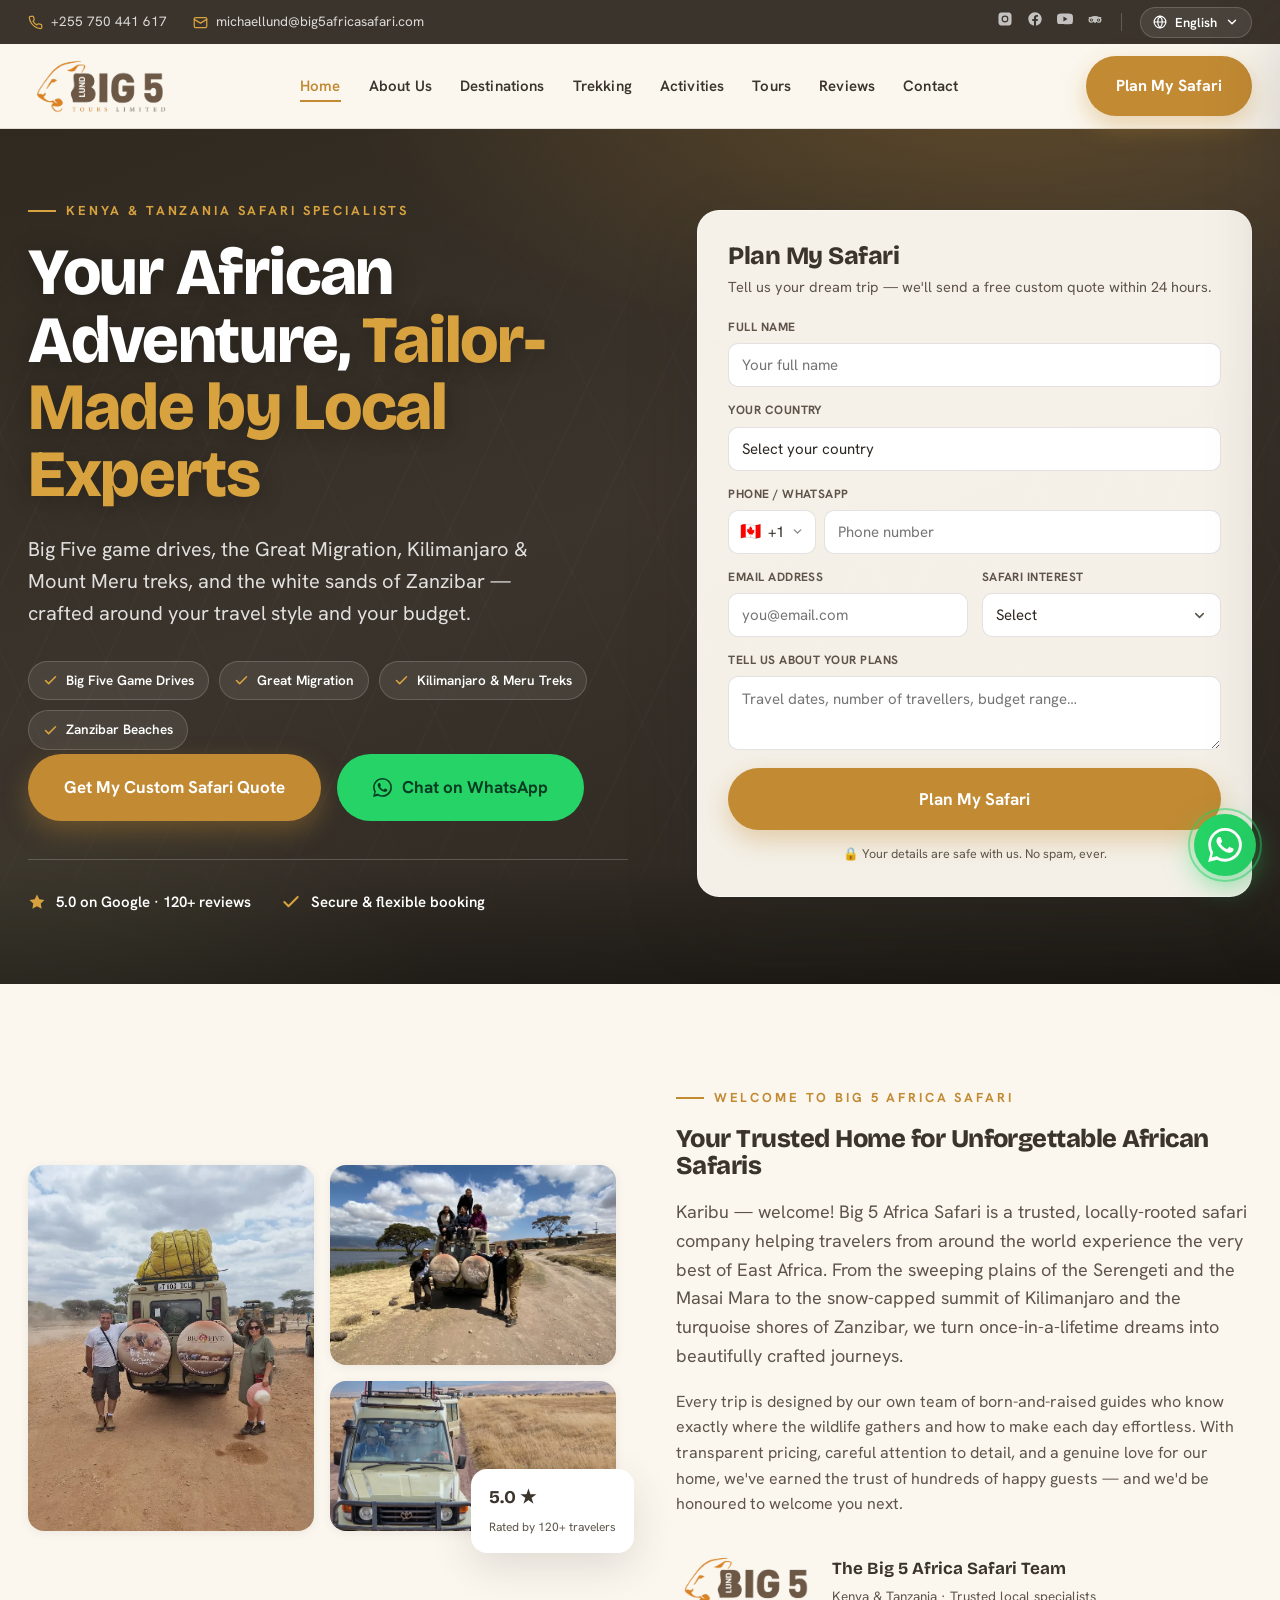
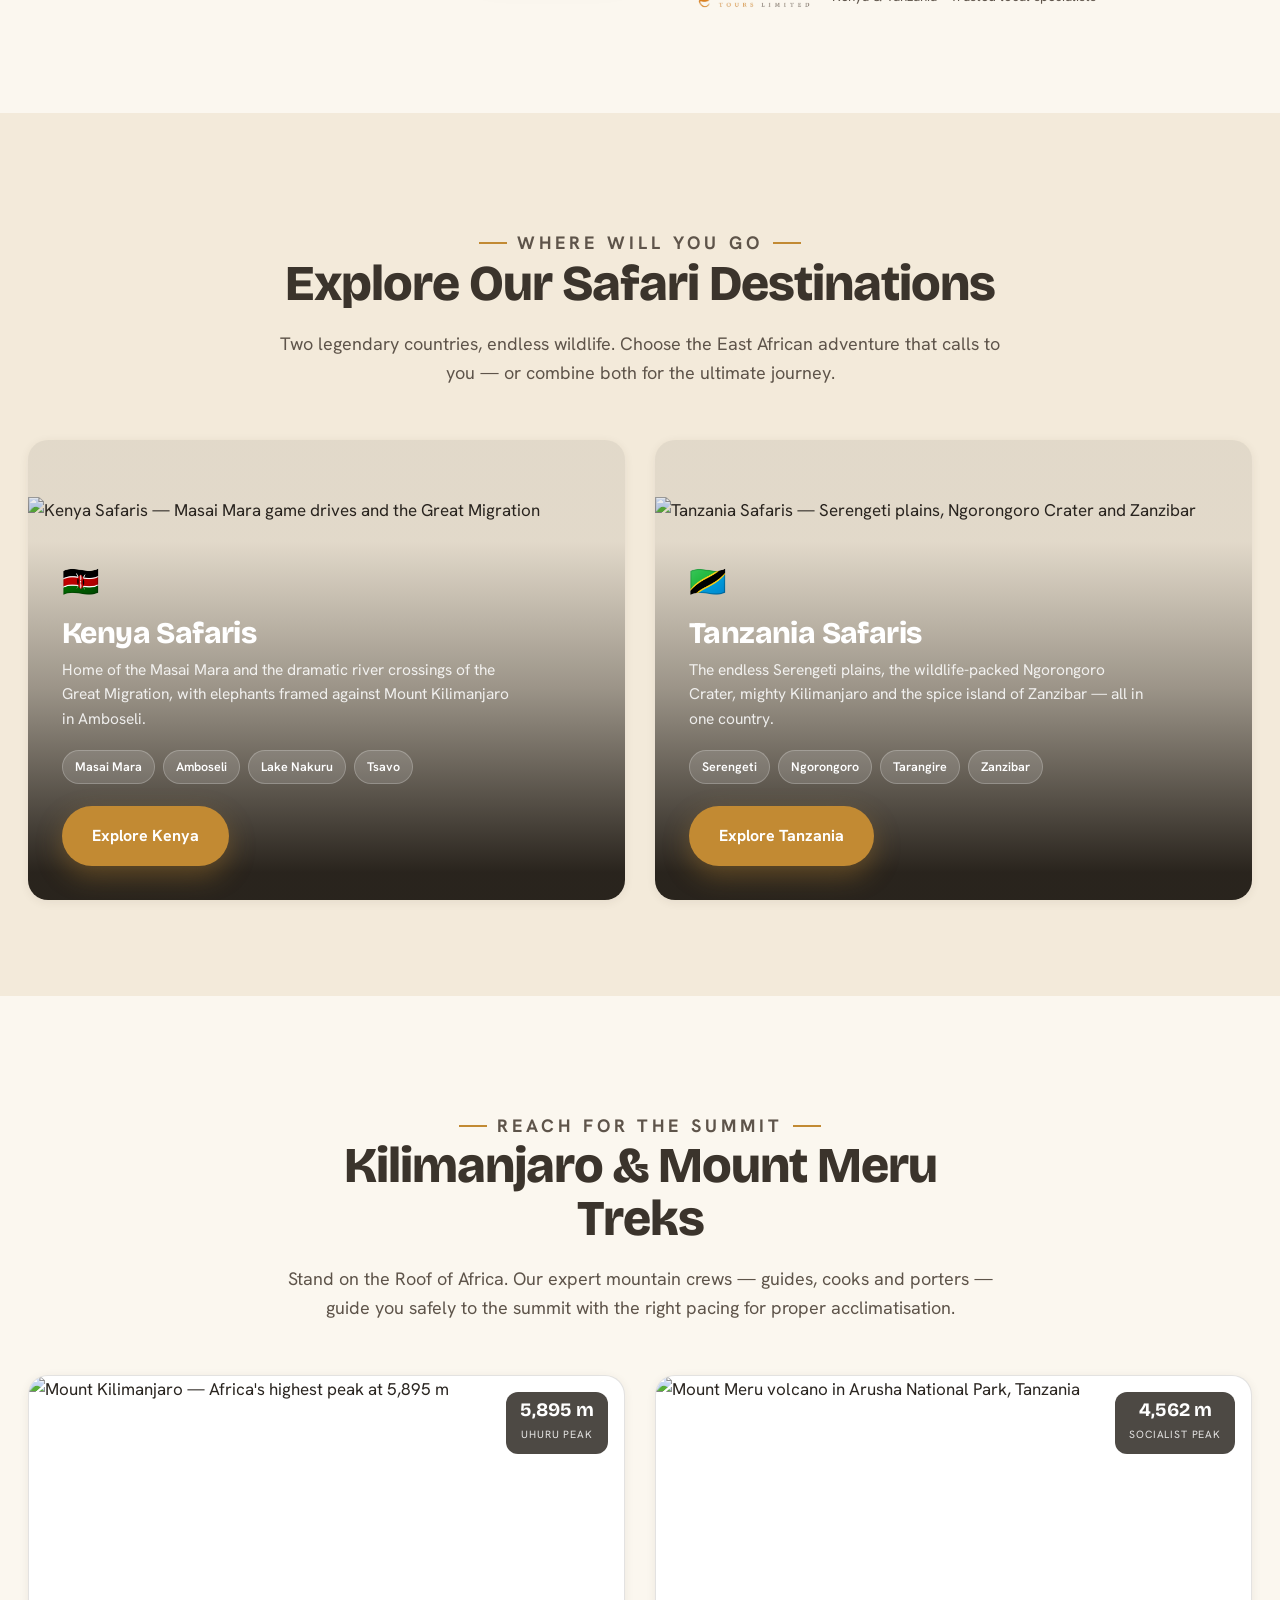
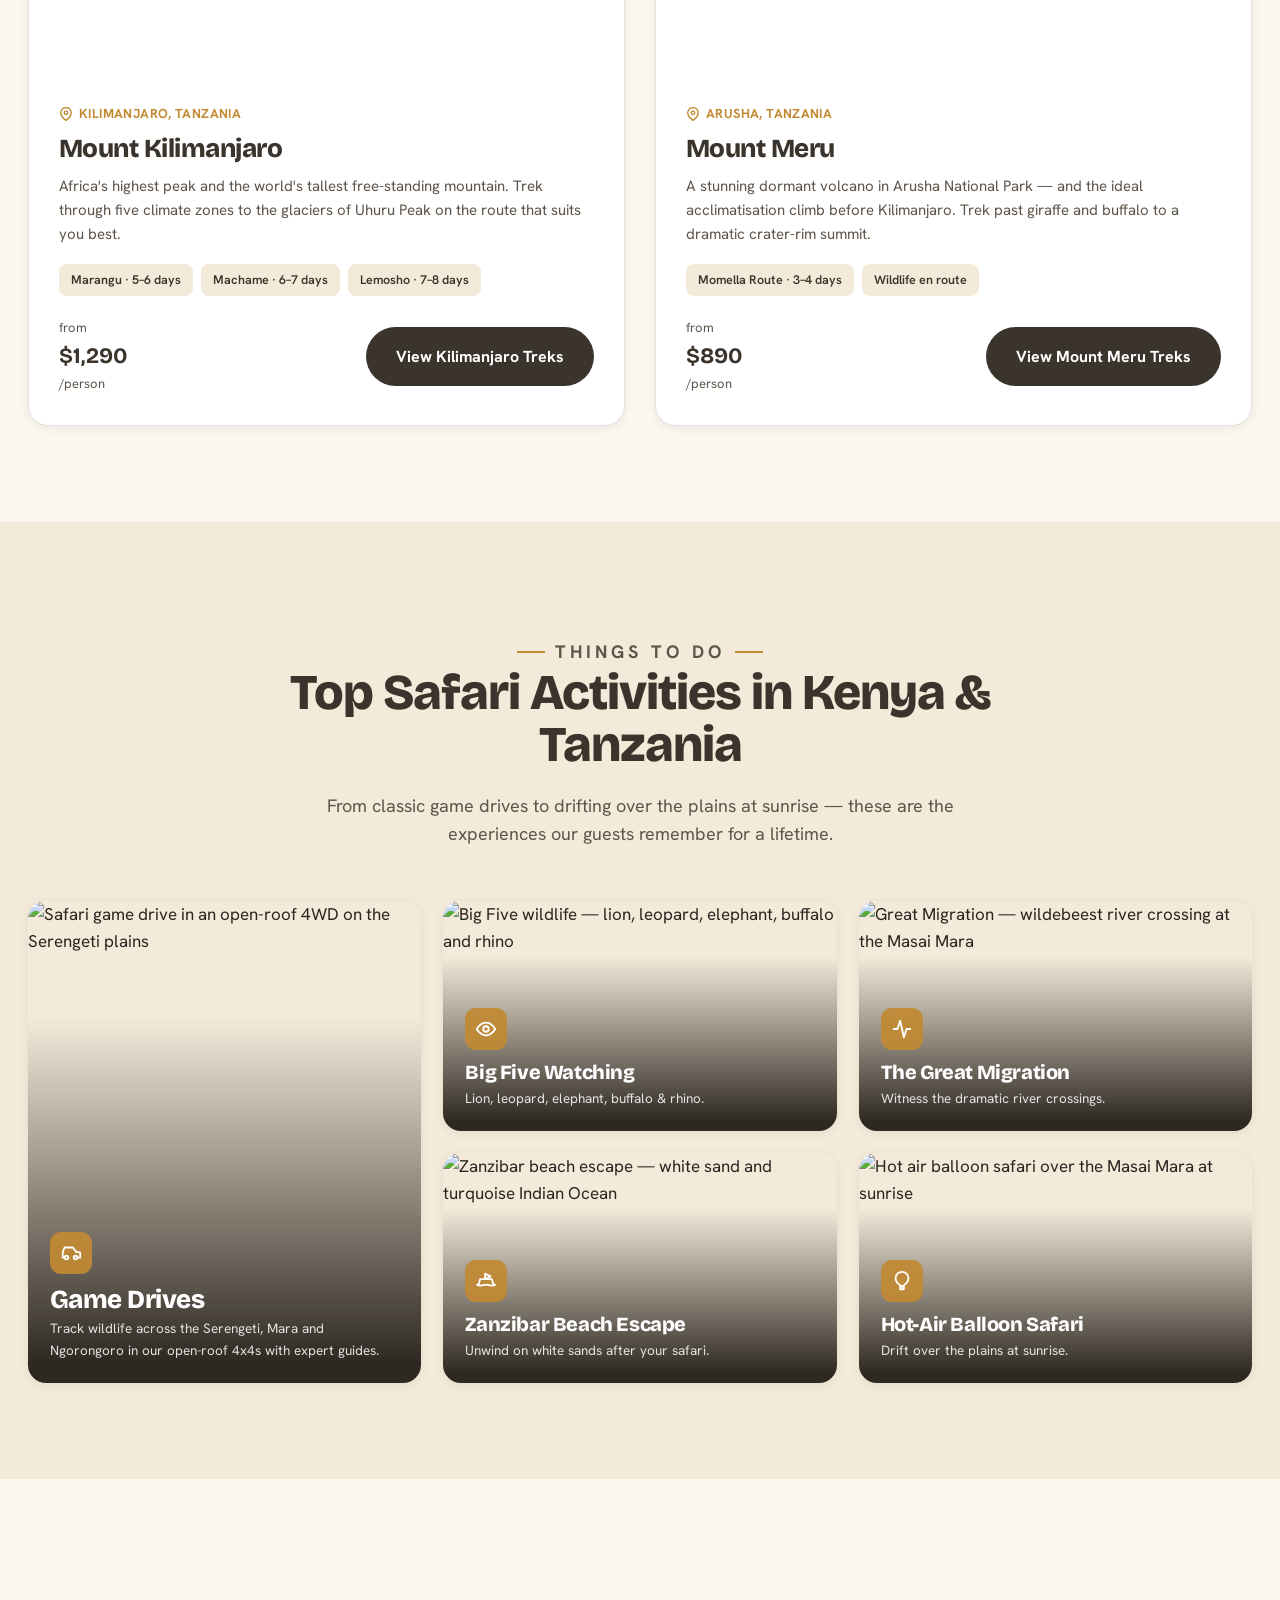
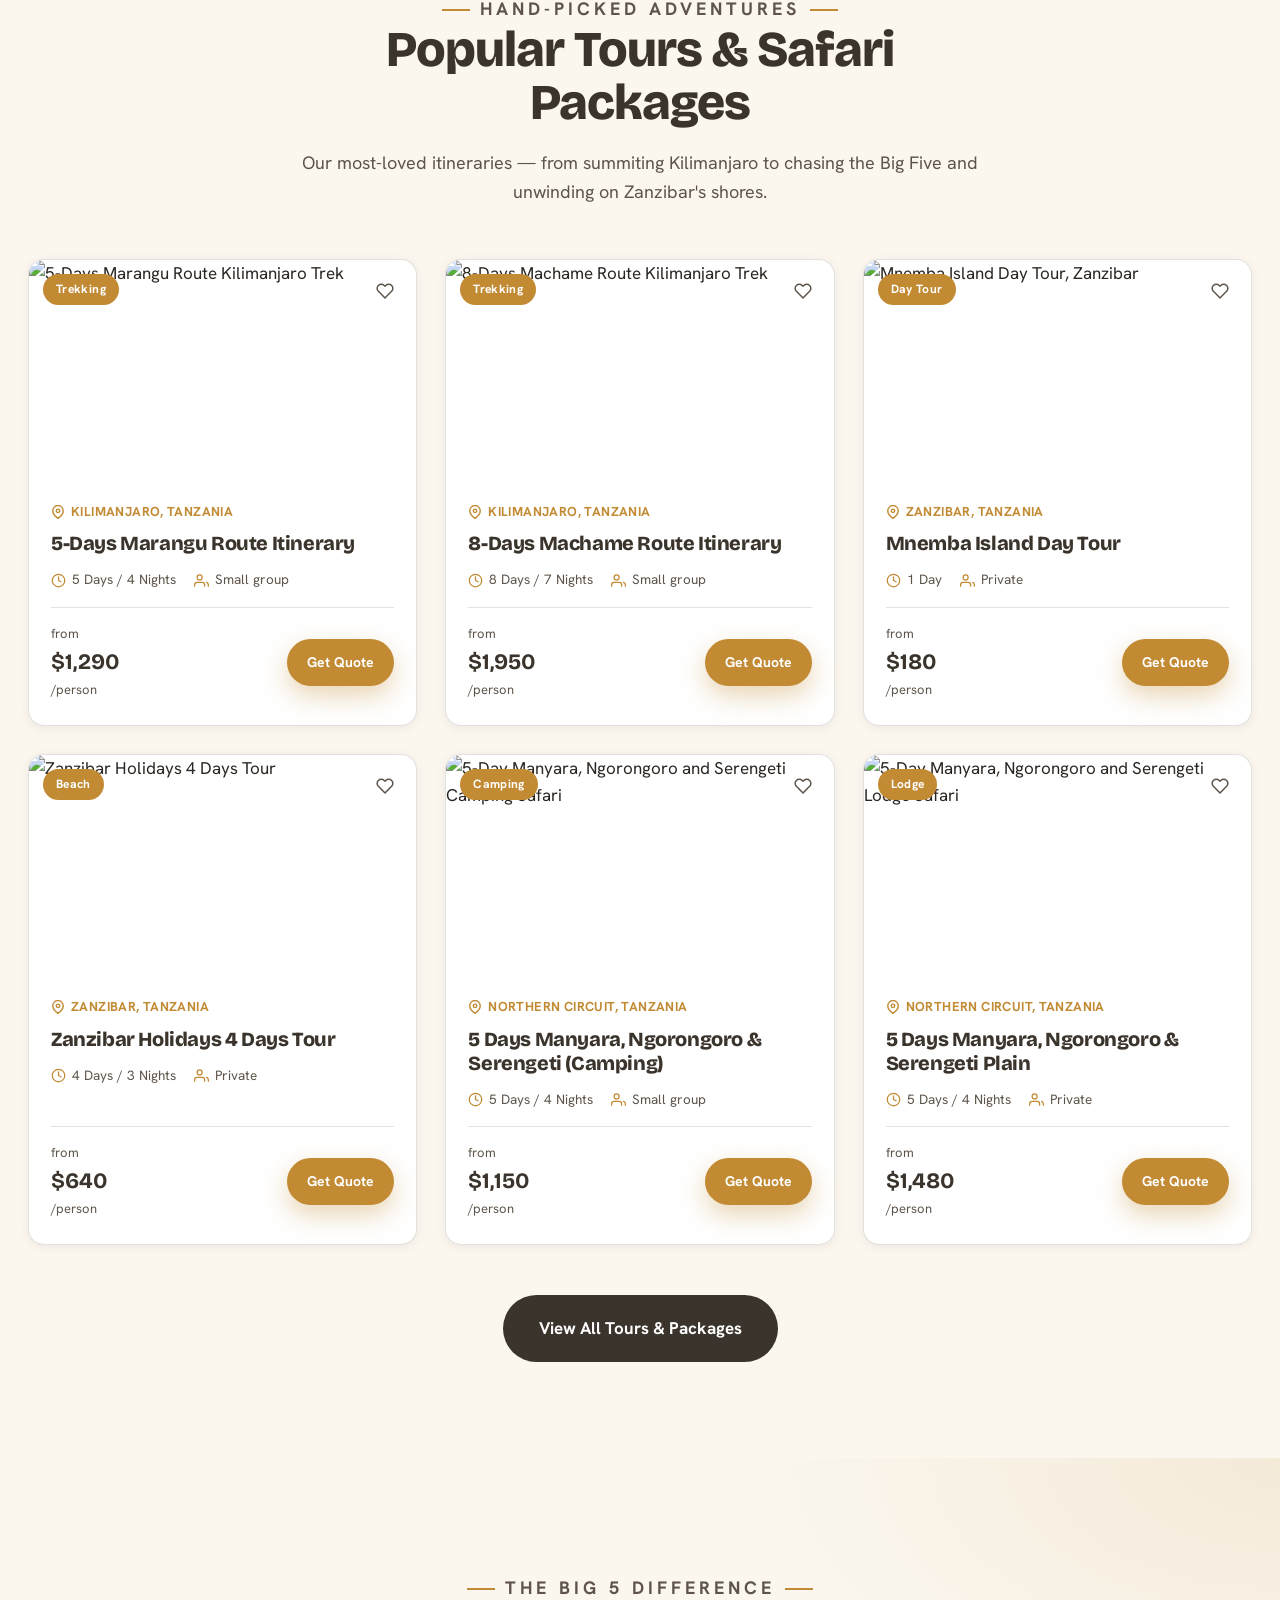
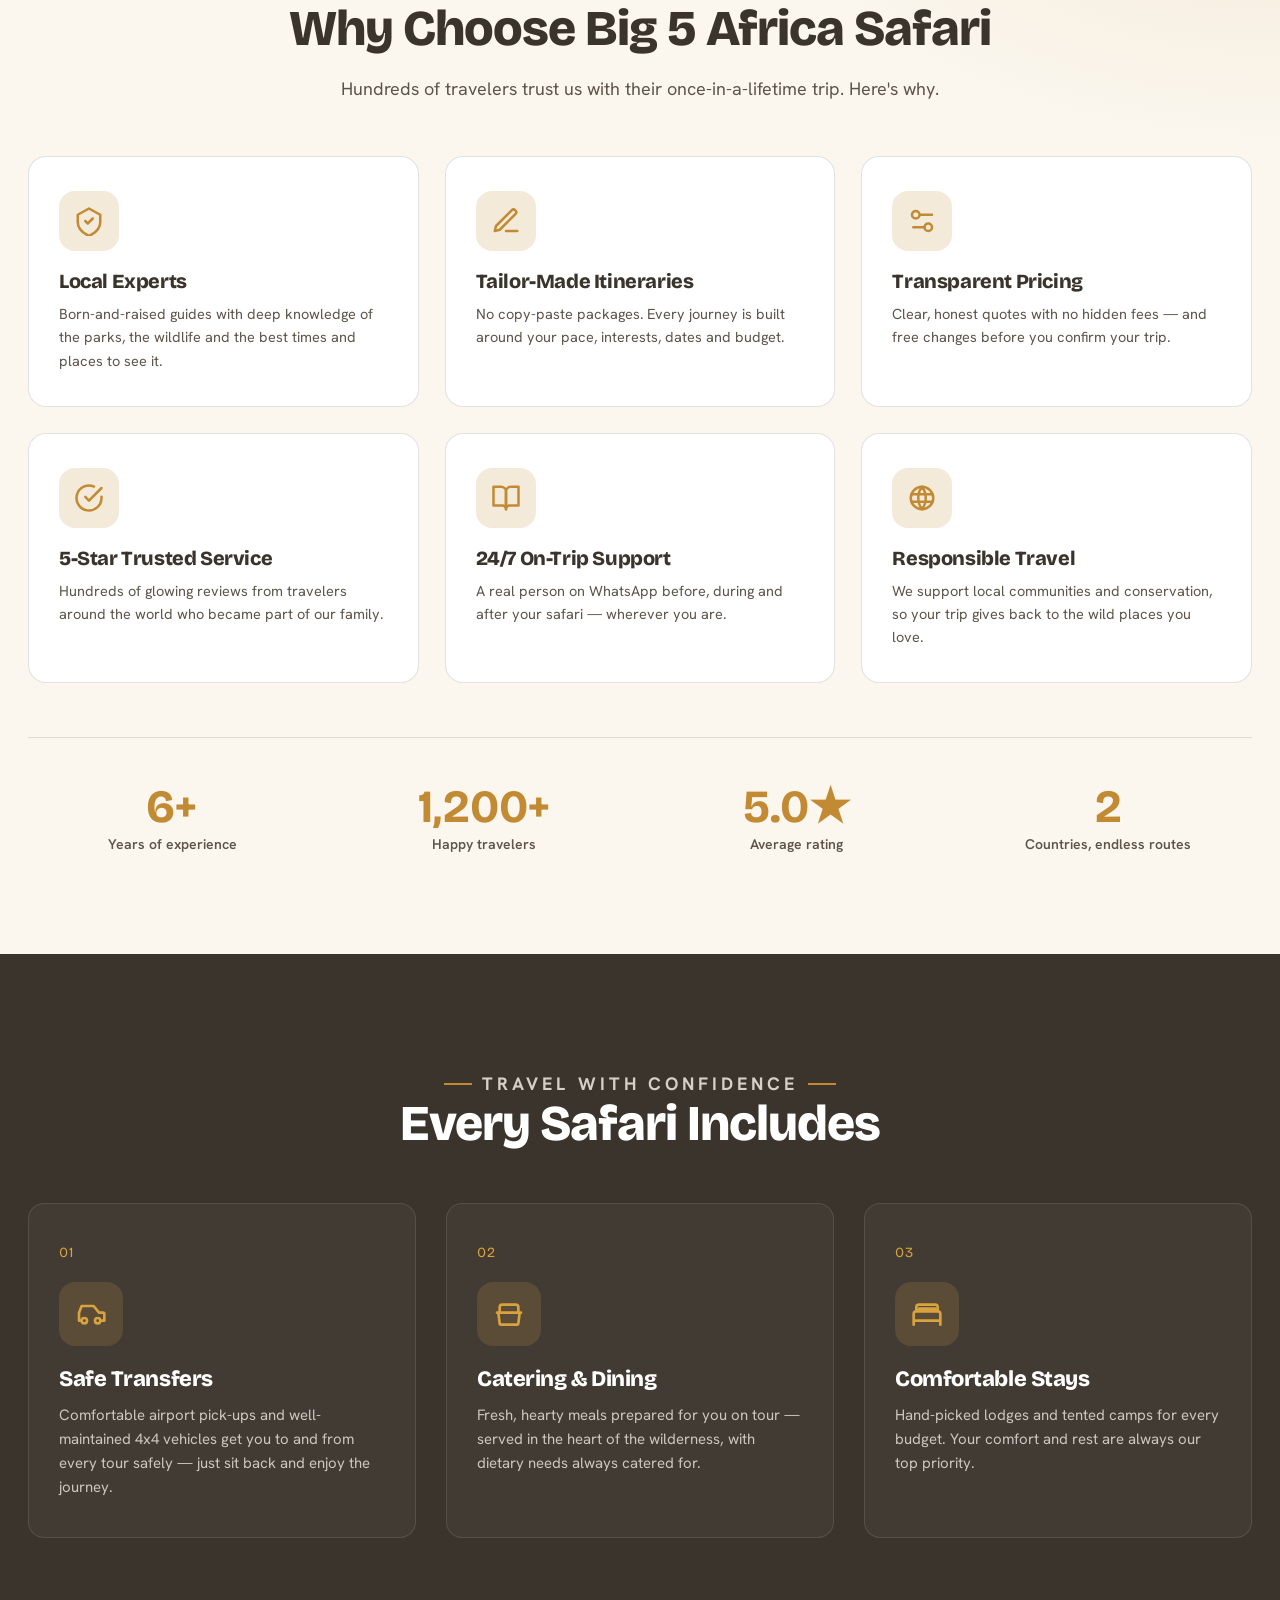
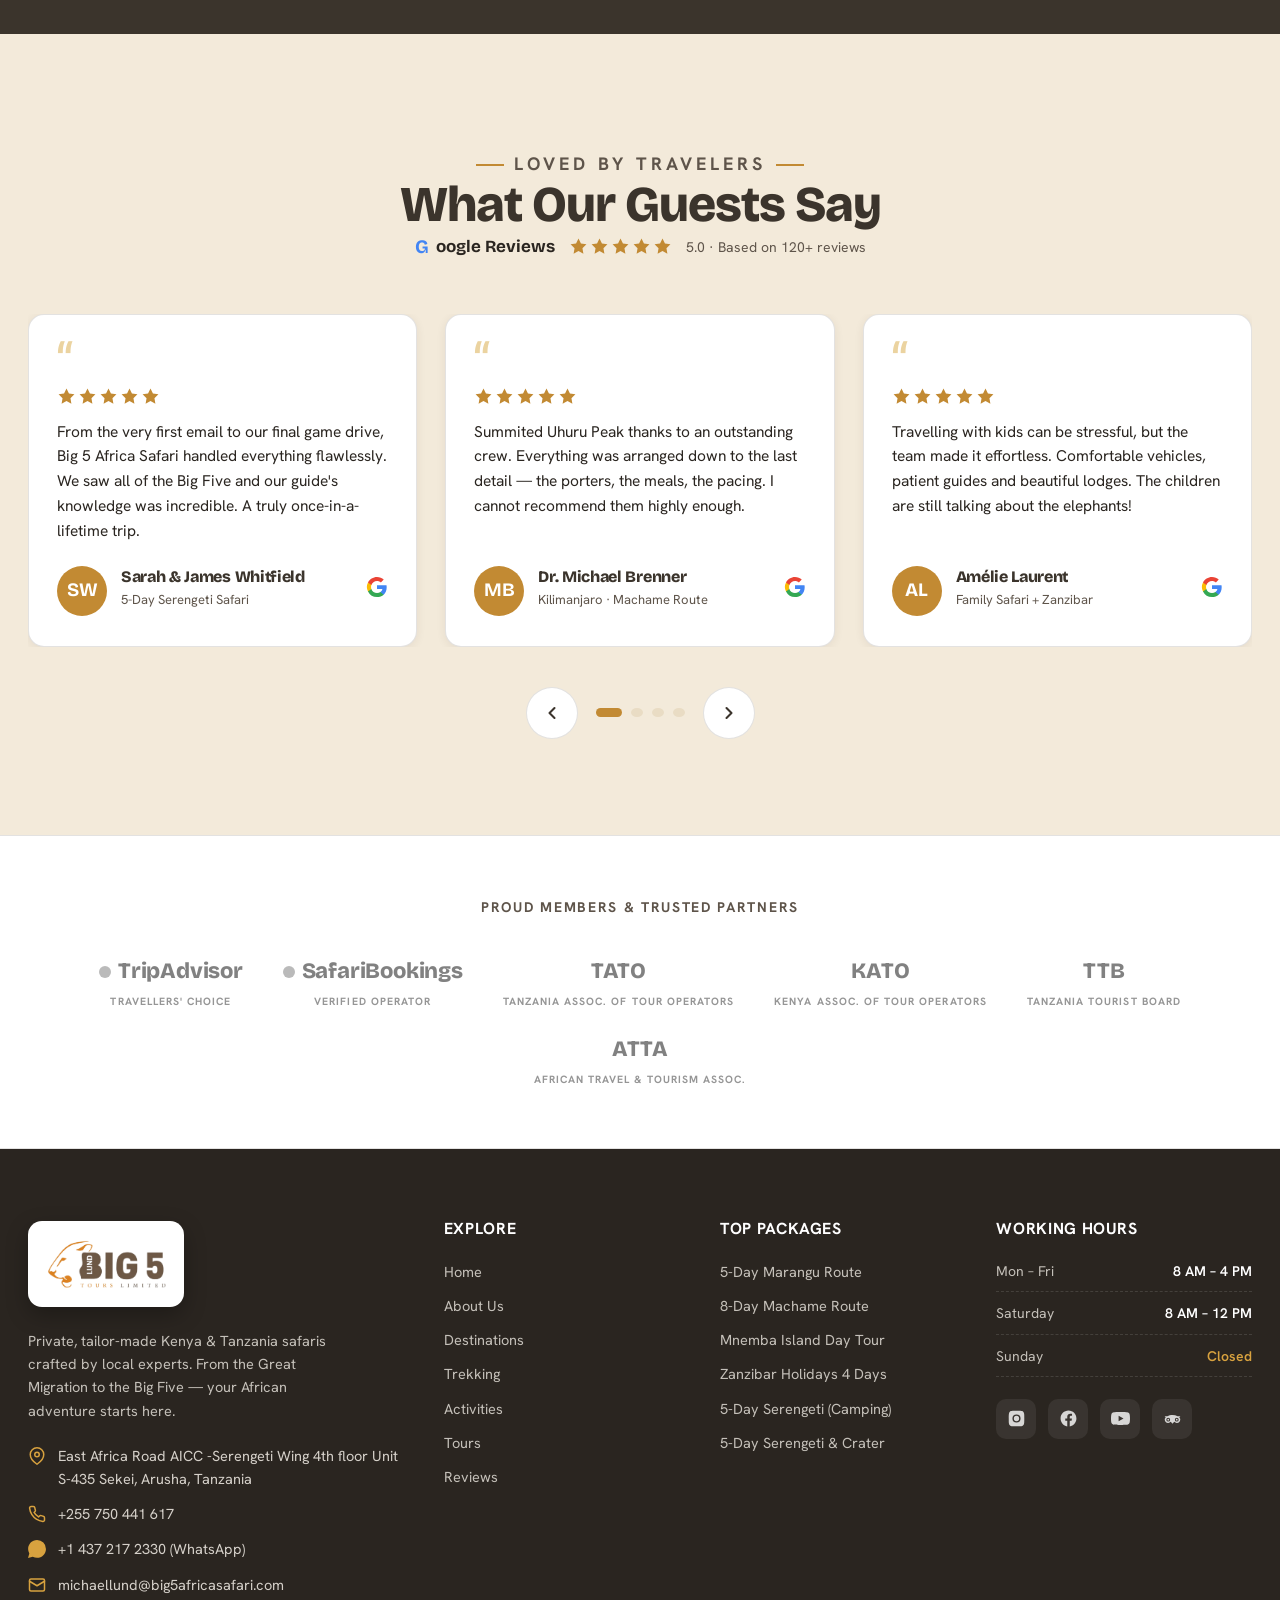
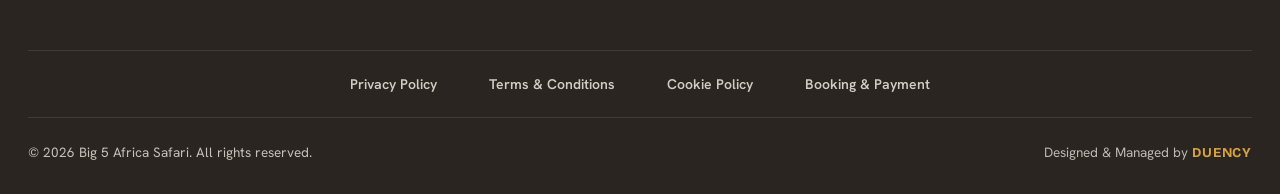
==== commit 4027aaa9: "updated few sections" ====
--- a/index.html
+++ b/index.html
@@ -24,7 +24,7 @@
     <div class="topbar">
       <div class="wrap">
         <div class="topbar-left">
-          <a href="tel:+14372172330">
+          <a href="tel:+255 750 441 617">
             <svg
               viewBox="0 0 24 24"
               fill="none"
@@ -37,7 +37,7 @@
                 d="M22 16.92v3a2 2 0 0 1-2.18 2 19.79 19.79 0 0 1-8.63-3.07 19.5 19.5 0 0 1-6-6 19.79 19.79 0 0 1-3.07-8.67A2 2 0 0 1 4.11 2h3a2 2 0 0 1 2 1.72c.13.96.36 1.9.7 2.81a2 2 0 0 1-.45 2.11L8.09 9.91a16 16 0 0 0 6 6l1.27-1.27a2 2 0 0 1 2.11-.45c.91.34 1.85.57 2.81.7A2 2 0 0 1 22 16.92z"
               />
             </svg>
-            +1 437 217 2330
+            +255 750 441 617
           </a>
           <a
             href="/cdn-cgi/l/email-protection#3b52555d547b59525c0e5a5d4952585a485a5d5a495215585456"
@@ -57,7 +57,7 @@
             <span
               class="__cf_email__"
               data-cfemail="a6cfc8c0c9e6c4cfc193c7c0d4cfc5c7d5c7c0c7d4cf88c5c9cb"
-              >info@big5africasafari.com</span
+              >michaellund@big5africasafari.com</span
             >
           </a>
         </div>
@@ -2043,11 +2043,11 @@
                   <circle cx="12" cy="10" r="3" />
                 </svg>
                 <span
-                  >East Africa Road 1215 A104 AICC
-                  Serengeti Wing 4th Floor Unit 435</span
-                >
-              </div>
-              <a href="tel:+14372172330"
+                  >East Africa Road AICC -Serengeti Wing 4th floor Unit S-435
+                  Sekei, Arusha, Tanzania</span
+                >
+              </div>
+              <a href="tel:+255 750 441 617"
                 ><svg
                   viewBox="0 0 24 24"
                   fill="none"
@@ -2060,10 +2060,10 @@
                     d="M22 16.92v3a2 2 0 0 1-2.18 2 19.79 19.79 0 0 1-8.63-3.07 19.5 19.5 0 0 1-6-6 19.79 19.79 0 0 1-3.07-8.67A2 2 0 0 1 4.11 2h3a2 2 0 0 1 2 1.72c.13.96.36 1.9.7 2.81a2 2 0 0 1-.45 2.11L8.09 9.91a16 16 0 0 0 6 6l1.27-1.27a2 2 0 0 1 2.11-.45c.91.34 1.85.57 2.81.7A2 2 0 0 1 22 16.92z"
                   />
                 </svg>
-                +1 437 217 2330</a
+                +255 750 441 617</a
               >
               <a
-                href="https://wa.me/255781800878"
+                href="https://wa.me/+1 437 217 2330"
                 target="_blank"
                 rel="noopener"
                 ><svg viewBox="0 0 24 24" fill="currentColor">
@@ -2071,7 +2071,7 @@
                     d="M.057 24l1.687-6.163a11.867 11.867 0 0 1-1.587-5.946C.16 5.335 5.495 0 12.05 0a11.82 11.82 0 0 1 8.413 3.488 11.82 11.82 0 0 1 3.48 8.414c-.003 6.557-5.338 11.892-11.893 11.892a11.9 11.9 0 0 1-5.688-1.448L.057 24z"
                   />
                 </svg>
-                +255 781 800 878 (WhatsApp)</a
+                +1 437 217 2330 (WhatsApp)</a
               >
               <a
                 href="/cdn-cgi/l/email-protection#8de4e3ebe2cdefe4eab8ecebffe4eeecfeecebecffe4a3eee2e0"
@@ -2089,7 +2089,7 @@
                 <span
                   class="__cf_email__"
                   data-cfemail="b2dbdcd4ddf2d0dbd587d3d4c0dbd1d3c1d3d4d3c0db9cd1dddf"
-                  >info@big5africasafari.com</span
+                  >michaellund@big5africasafari.com</span
                 ></a
               >
             </div>
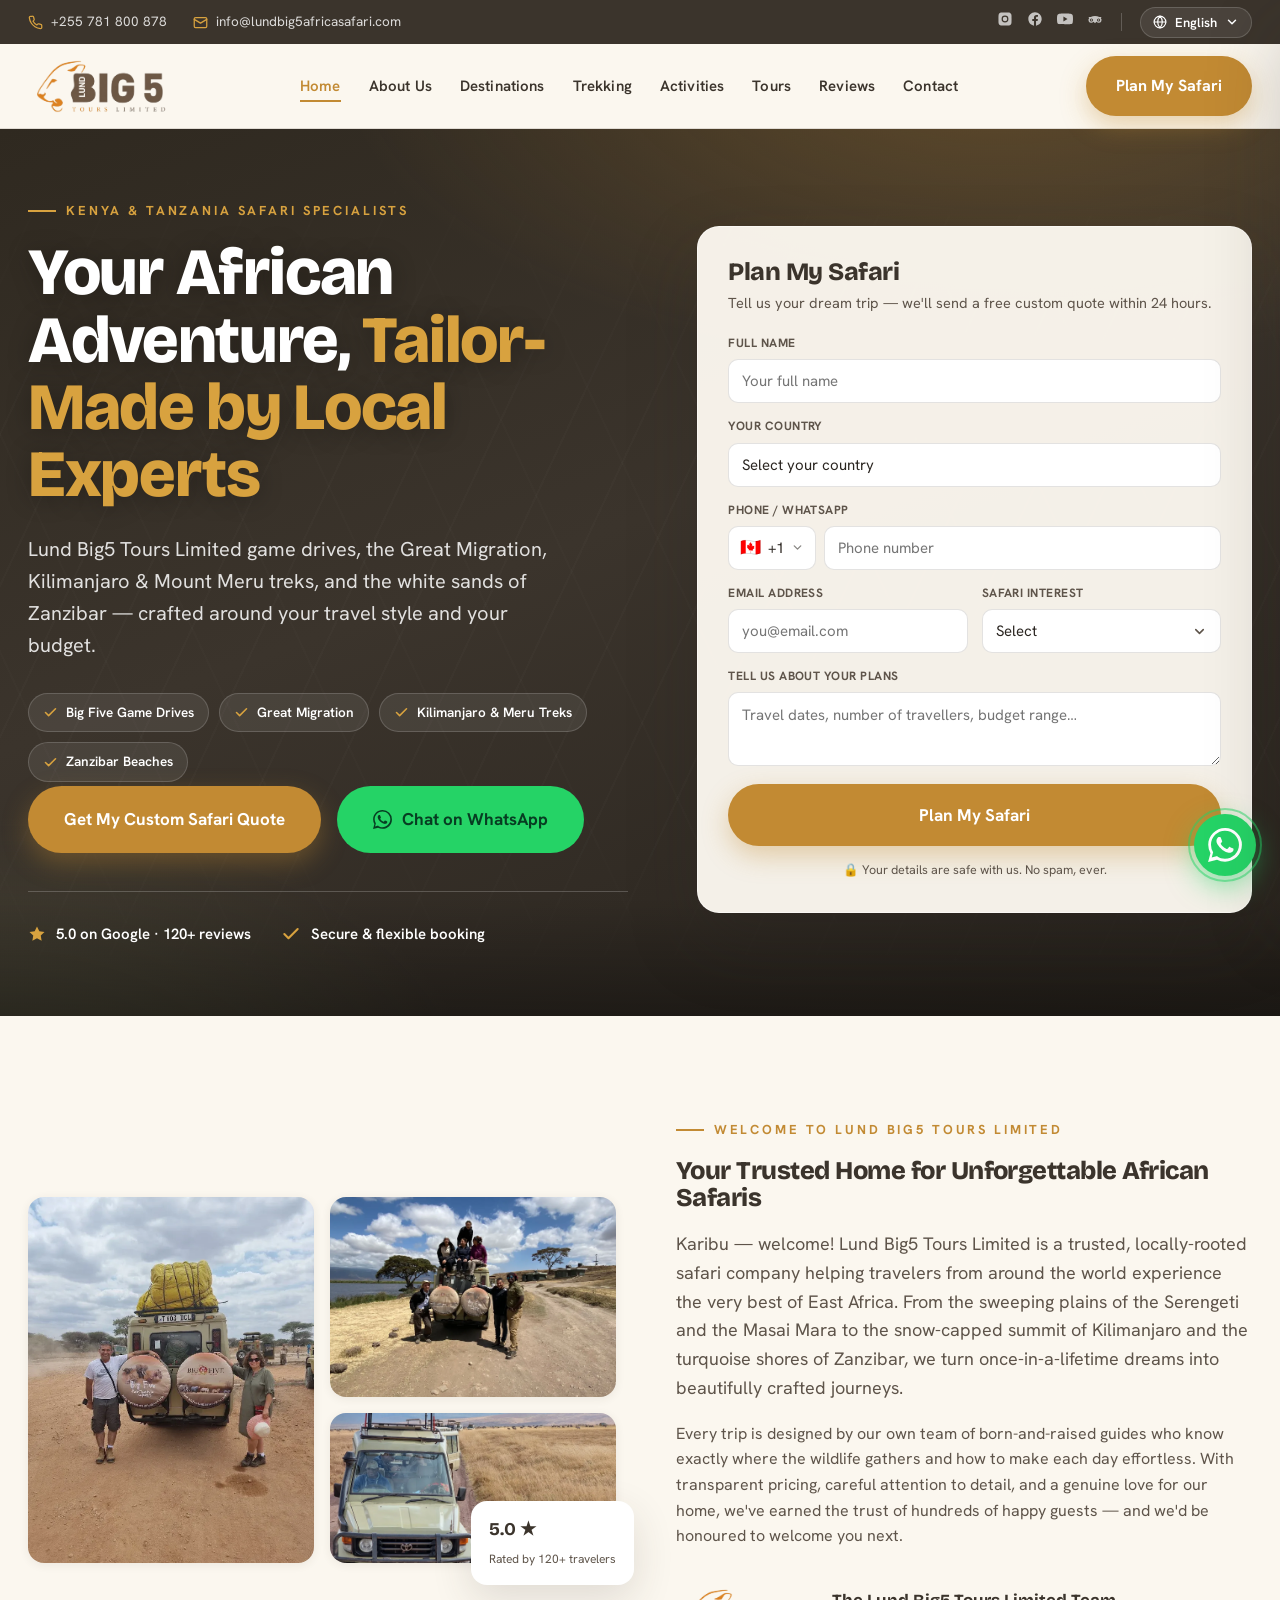
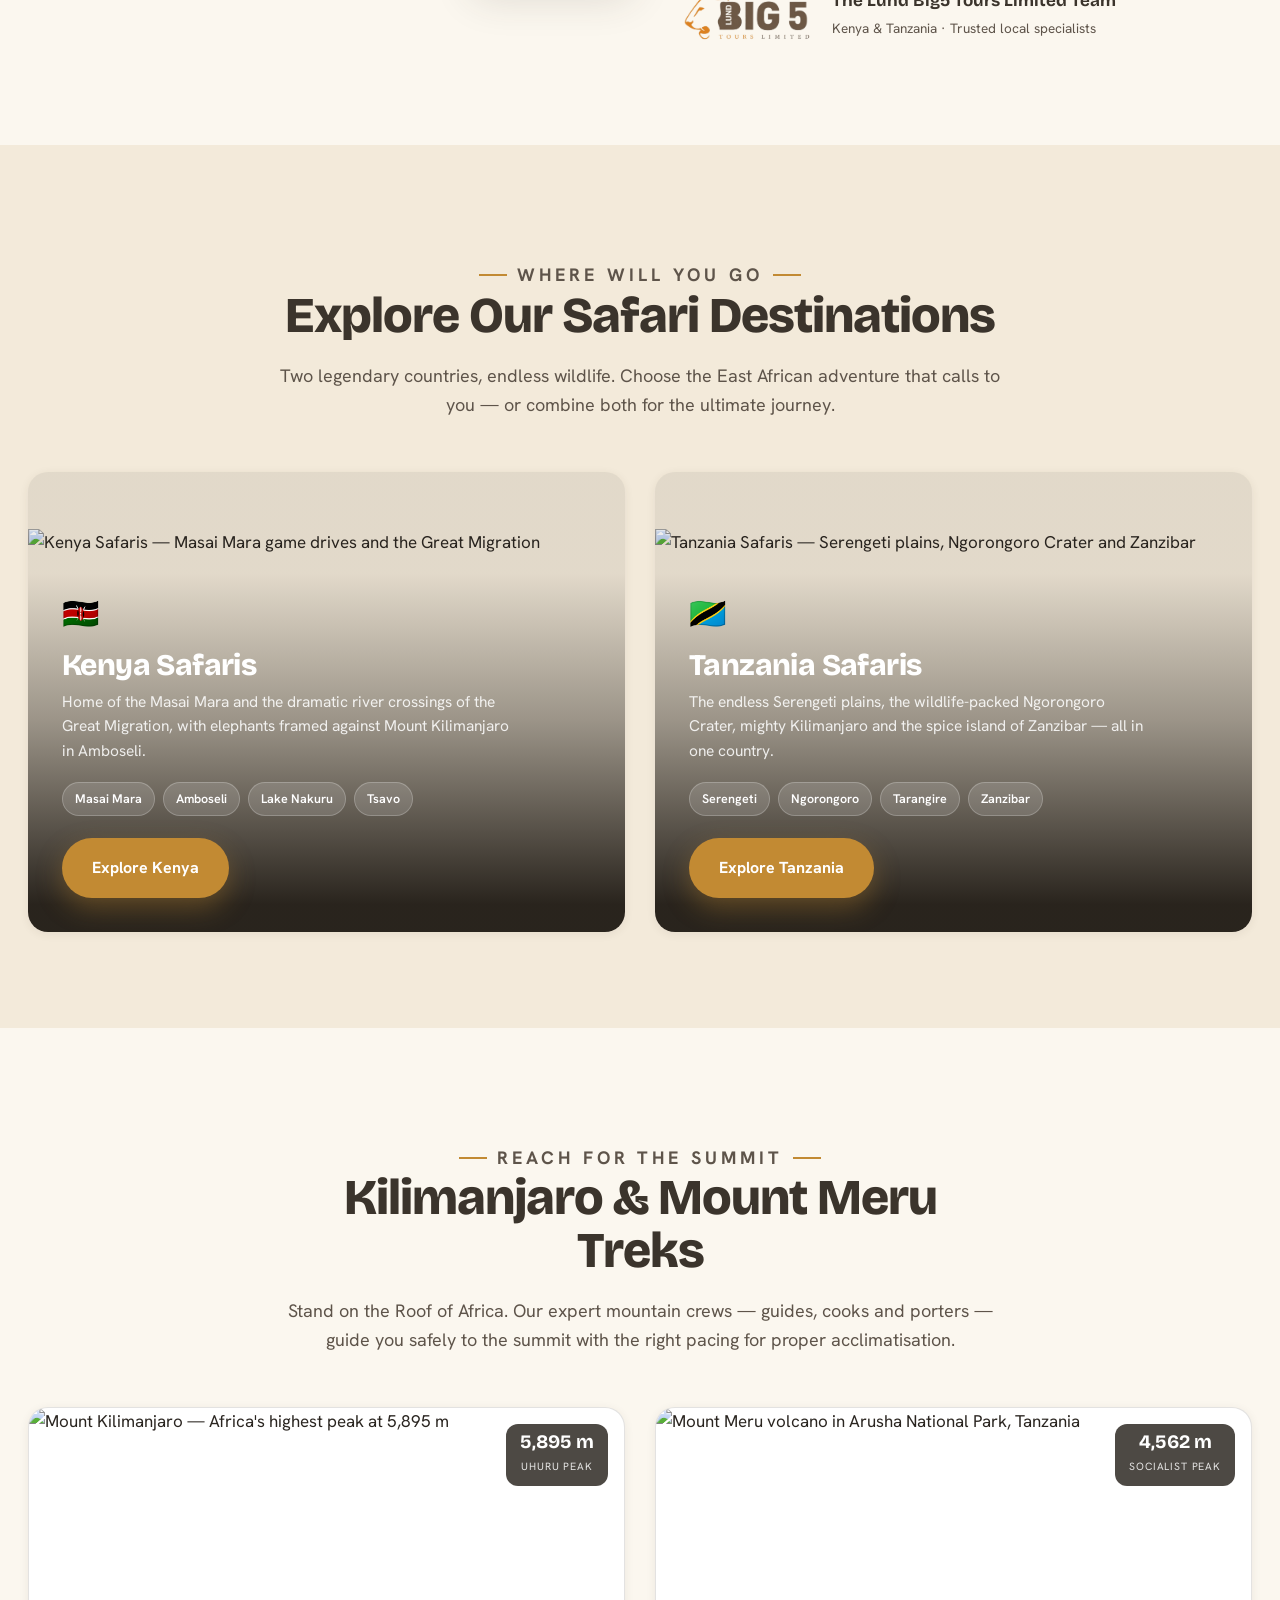
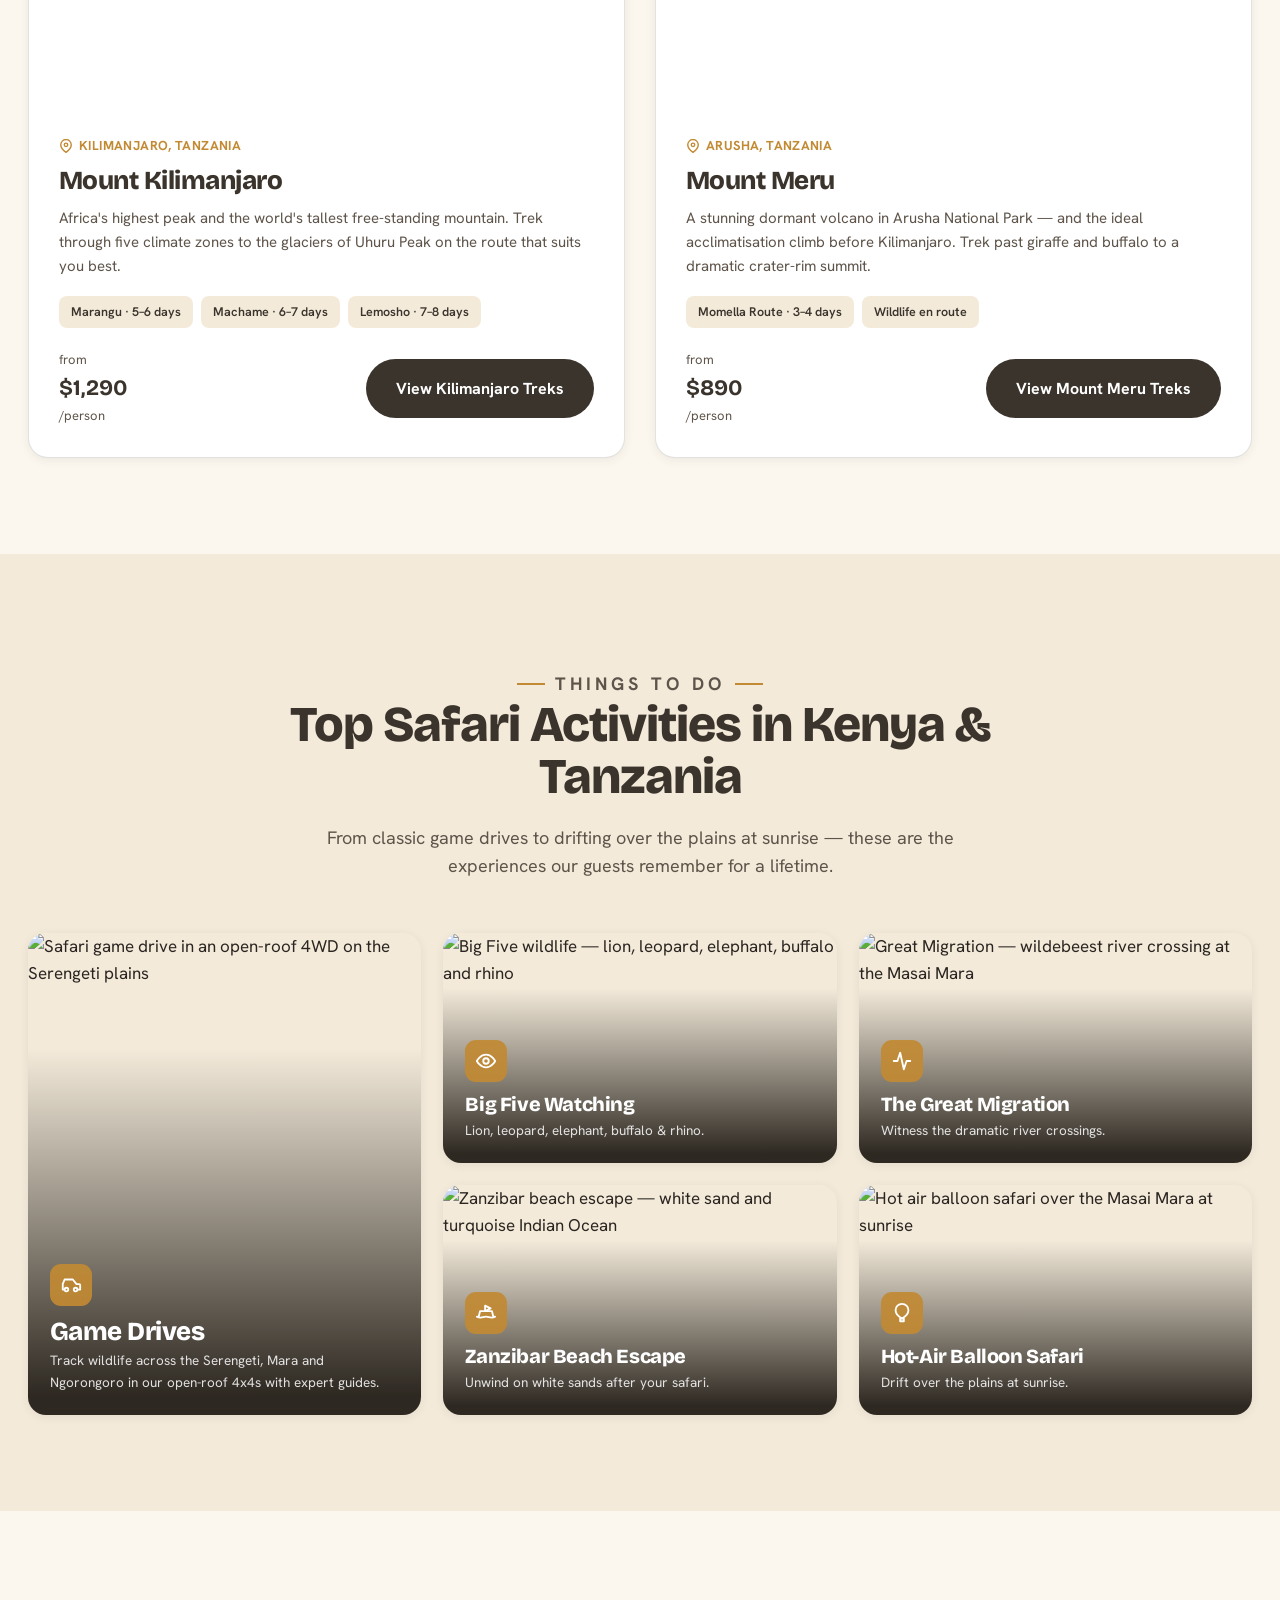
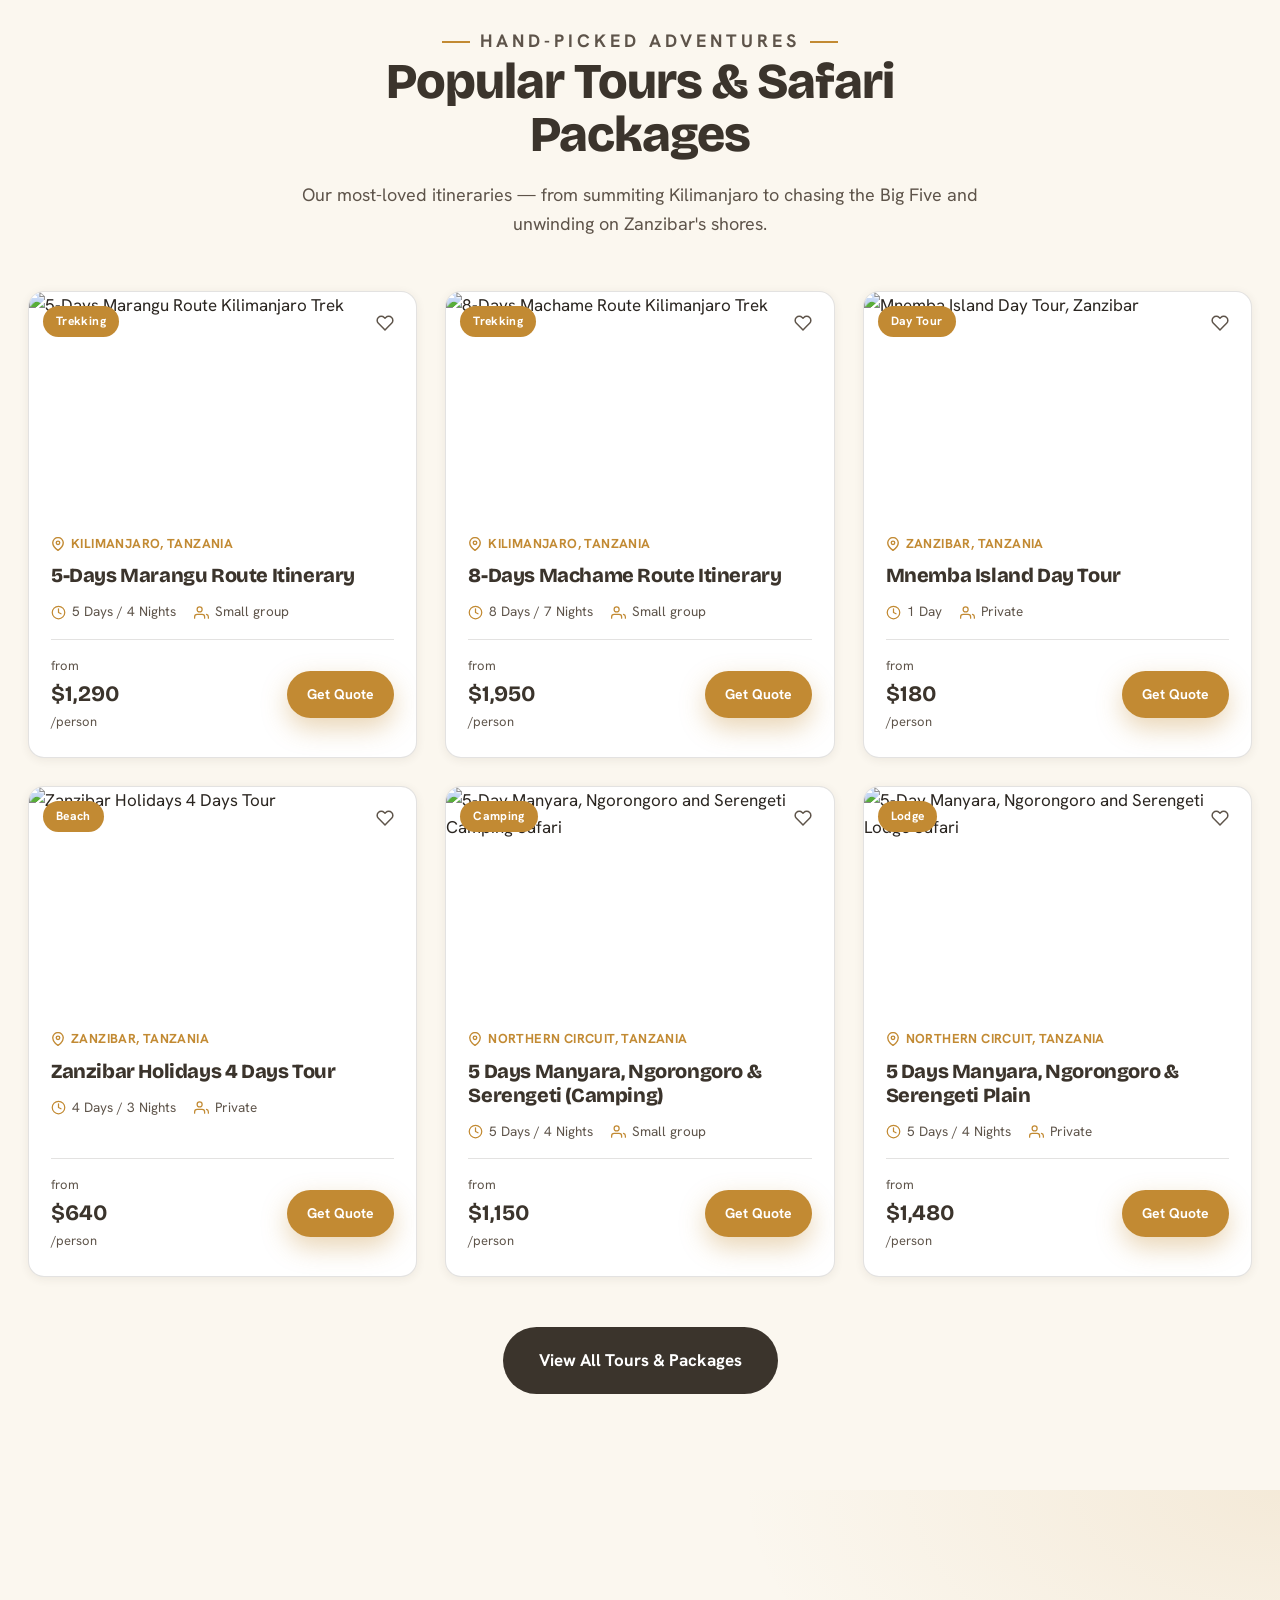
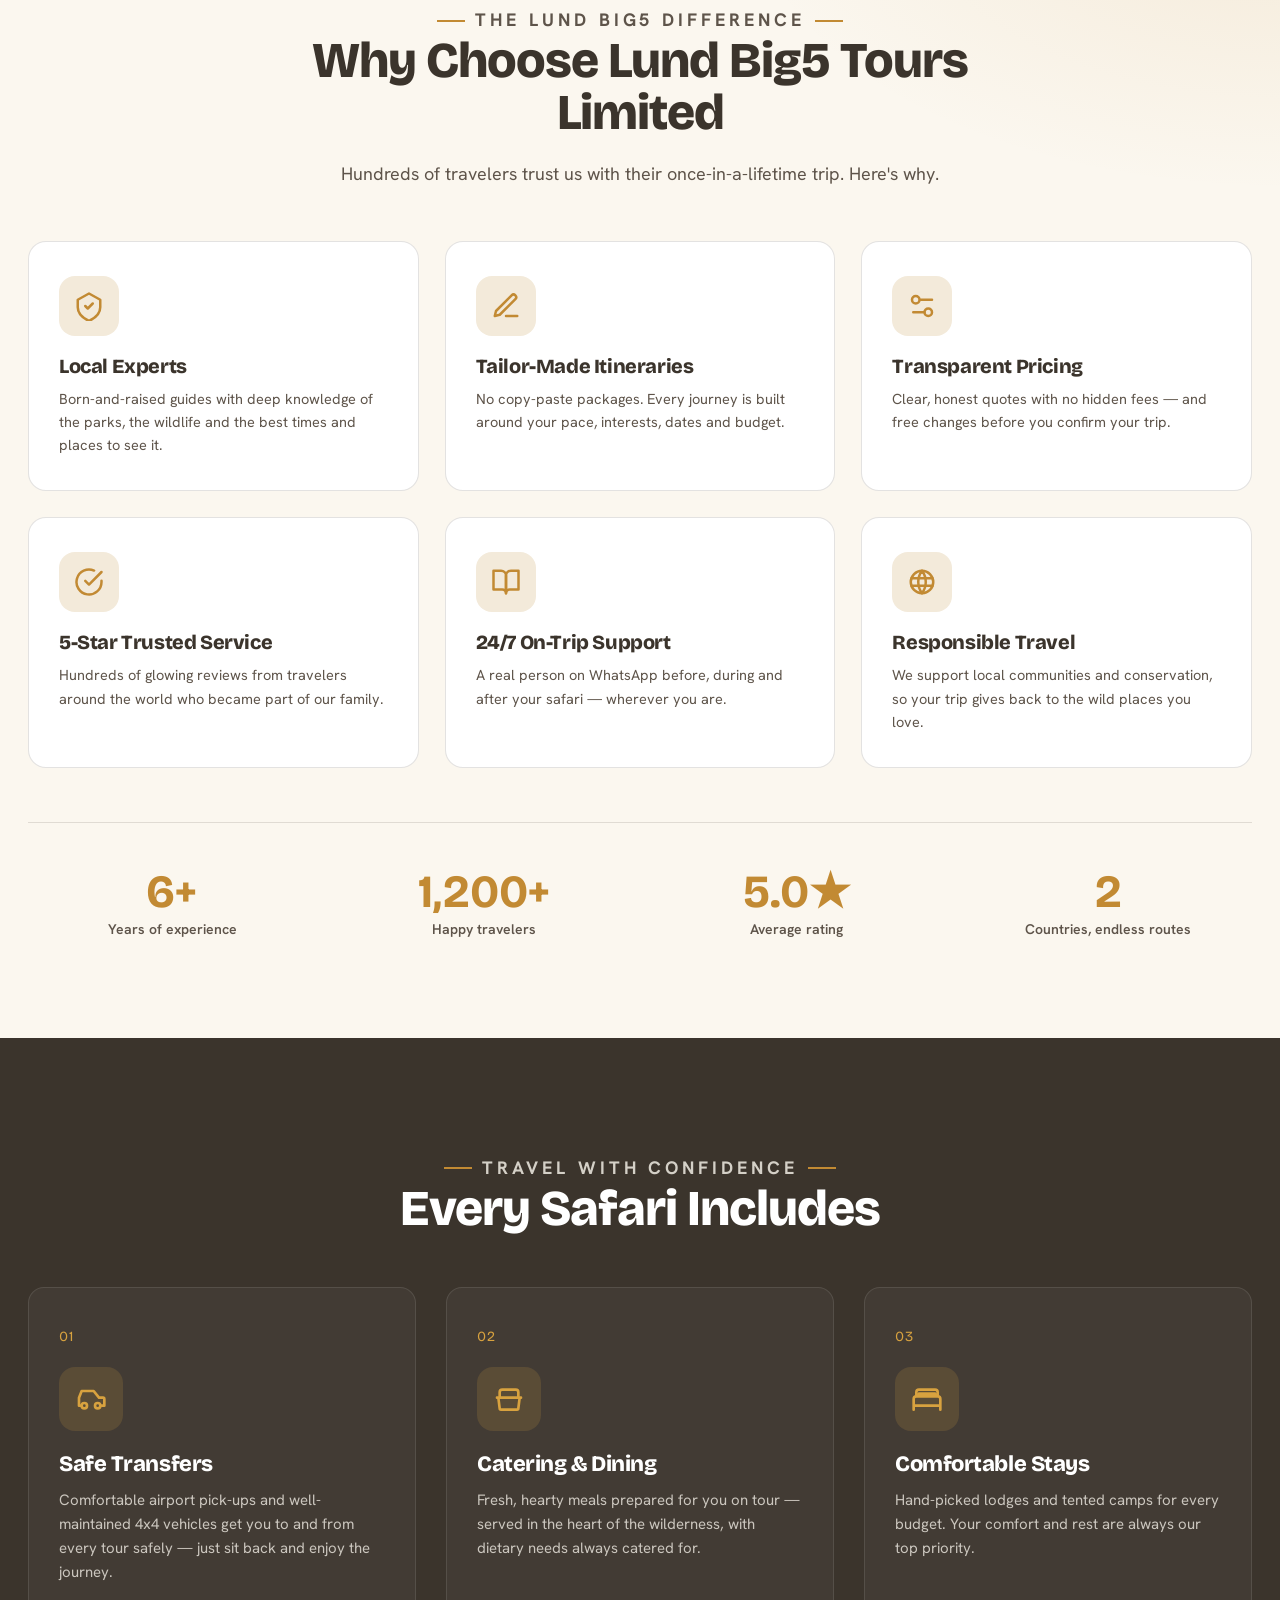
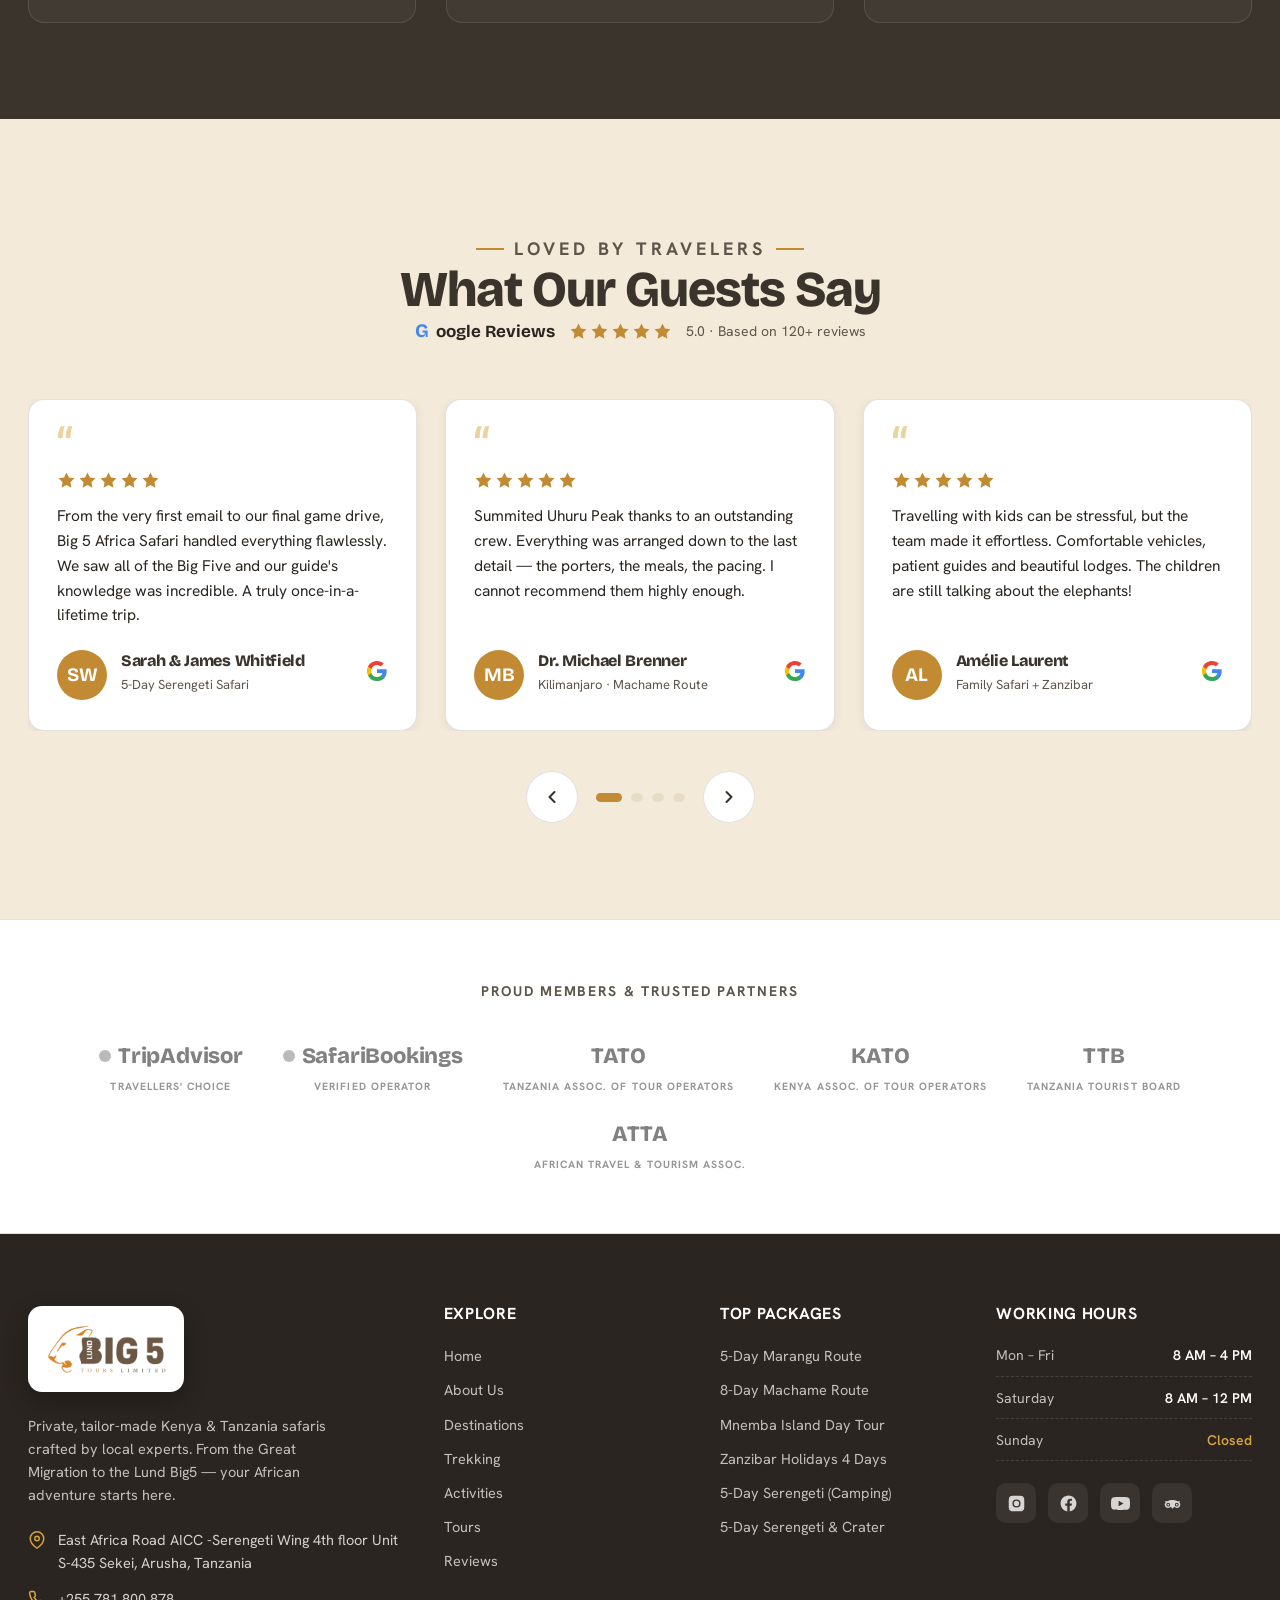
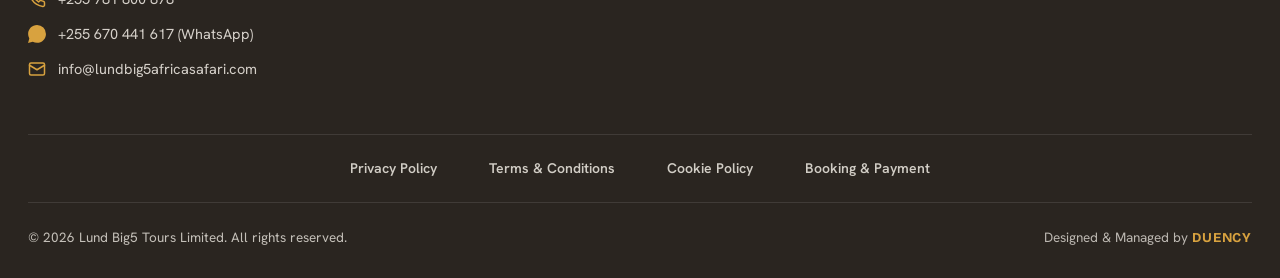
==== commit 9400b2f4: "updated few changes" ====
--- a/index.html
+++ b/index.html
@@ -6,10 +6,10 @@
     </script>
     <meta charset="UTF-8" />
     <meta name="viewport" content="width=device-width, initial-scale=1.0" />
-    <title>Big 5 Africa Safari — Private Kenya &amp; Tanzania Safaris</title>
+    <title>Lund Big5 Tours Limited — Private Kenya &amp; Tanzania Safaris</title>
     <meta
       name="description"
-      content="Big 5 Africa Safari — trusted Kenya & Tanzania safari specialists. Big Five game drives, the Great Migration, Kilimanjaro & Mount Meru treks, and Zanzibar beach holidays, all tailor-made."
+      content="Lund Big5 Tours Limited — trusted Kenya & Tanzania safari specialists. Lund Big5 Tours Limited game drives, the Great Migration, Kilimanjaro & Mount Meru treks, and Zanzibar beach holidays, all tailor-made."
     />
     <link rel="preconnect" href="https://fonts.googleapis.com" />
     <link rel="preconnect" href="https://fonts.gstatic.com" crossorigin />
@@ -24,7 +24,7 @@
     <div class="topbar">
       <div class="wrap">
         <div class="topbar-left">
-          <a href="tel:+255 750 441 617">
+          <a href="tel:+255 781 800 878">
             <svg
               viewBox="0 0 24 24"
               fill="none"
@@ -37,7 +37,7 @@
                 d="M22 16.92v3a2 2 0 0 1-2.18 2 19.79 19.79 0 0 1-8.63-3.07 19.5 19.5 0 0 1-6-6 19.79 19.79 0 0 1-3.07-8.67A2 2 0 0 1 4.11 2h3a2 2 0 0 1 2 1.72c.13.96.36 1.9.7 2.81a2 2 0 0 1-.45 2.11L8.09 9.91a16 16 0 0 0 6 6l1.27-1.27a2 2 0 0 1 2.11-.45c.91.34 1.85.57 2.81.7A2 2 0 0 1 22 16.92z"
               />
             </svg>
-            +255 750 441 617
+            +255 781 800 878
           </a>
           <a
             href="/cdn-cgi/l/email-protection#3b52555d547b59525c0e5a5d4952585a485a5d5a495215585456"
@@ -57,7 +57,7 @@
             <span
               class="__cf_email__"
               data-cfemail="a6cfc8c0c9e6c4cfc193c7c0d4cfc5c7d5c7c0c7d4cf88c5c9cb"
-              >michaellund@big5africasafari.com</span
+              >info@lundbig5africasafari.com</span
             >
           </a>
         </div>
@@ -204,7 +204,7 @@
               Your African Adventure, <em>Tailor-Made by Local Experts</em>
             </h1>
             <p class="hero-sub">
-              Big Five game drives, the Great Migration, Kilimanjaro &amp; Mount
+              Lund Big5 Tours Limited game drives, the Great Migration, Kilimanjaro &amp; Mount
               Meru treks, and the white sands of Zanzibar — crafted around your
               travel style and your budget.
             </p>
@@ -490,10 +490,10 @@
             </div>
           </div>
           <div class="reveal">
-            <p class="eyebrow">Welcome to Big 5 Africa Safari</p>
+            <p class="eyebrow">Welcome to Lund Big5 Tours Limited</p>
             <h2>Your Trusted Home for Unforgettable African Safaris</h2>
             <p style="color: var(--brown); font-size: 18px; margin-top: 18px">
-              Karibu — welcome! Big 5 Africa Safari is a trusted, locally-rooted
+              Karibu — welcome! Lund Big5 Tours Limited is a trusted, locally-rooted
               safari company helping travelers from around the world experience
               the very best of East Africa. From the sweeping plains of the
               Serengeti and the Masai Mara to the snow-capped summit of
@@ -512,10 +512,10 @@
               <img
                 class="logo-chip"
                 src="assets/uploads/logo.png"
-                alt="Big 5 Africa Safari"
+                alt="Lund Big5 Tours Limited"
               />
               <div class="who">
-                <strong>The Big 5 Africa Safari Team</strong>
+                <strong>The Lund Big5 Tours Limited Team</strong>
                 <span>Kenya &amp; Tanzania · Trusted local specialists</span>
               </div>
             </div>
@@ -1314,8 +1314,8 @@
     <section class="pad why2" id="why" data-screen-label="Why Choose Us">
       <div class="wrap">
         <div class="section-head center reveal">
-          <p class="eyebrow center">The Big 5 Difference</p>
-          <h2>Why Choose Big 5 Africa Safari</h2>
+          <p class="eyebrow center">The Lund Big5  Difference</p>
+          <h2>Why Choose Lund Big5 Tours Limited</h2>
           <p>
             Hundreds of travelers trust us with their once-in-a-lifetime trip.
             Here's why.
@@ -2026,7 +2026,7 @@
             /></span>
             <p>
               Private, tailor-made Kenya &amp; Tanzania safaris crafted by local
-              experts. From the Great Migration to the Big Five — your African
+              experts. From the Great Migration to the  Lund Big5  — your African
               adventure starts here.
             </p>
             <div class="foot-contact">
@@ -2047,7 +2047,7 @@
                   Sekei, Arusha, Tanzania</span
                 >
               </div>
-              <a href="tel:+255 750 441 617"
+              <a href="tel:+255 781 800 878"
                 ><svg
                   viewBox="0 0 24 24"
                   fill="none"
@@ -2060,10 +2060,10 @@
                     d="M22 16.92v3a2 2 0 0 1-2.18 2 19.79 19.79 0 0 1-8.63-3.07 19.5 19.5 0 0 1-6-6 19.79 19.79 0 0 1-3.07-8.67A2 2 0 0 1 4.11 2h3a2 2 0 0 1 2 1.72c.13.96.36 1.9.7 2.81a2 2 0 0 1-.45 2.11L8.09 9.91a16 16 0 0 0 6 6l1.27-1.27a2 2 0 0 1 2.11-.45c.91.34 1.85.57 2.81.7A2 2 0 0 1 22 16.92z"
                   />
                 </svg>
-                +255 750 441 617</a
+                +255 781 800 878</a
               >
               <a
-                href="https://wa.me/+1 437 217 2330"
+                href="https://wa.me/+255 670 441 617"
                 target="_blank"
                 rel="noopener"
                 ><svg viewBox="0 0 24 24" fill="currentColor">
@@ -2071,7 +2071,7 @@
                     d="M.057 24l1.687-6.163a11.867 11.867 0 0 1-1.587-5.946C.16 5.335 5.495 0 12.05 0a11.82 11.82 0 0 1 8.413 3.488 11.82 11.82 0 0 1 3.48 8.414c-.003 6.557-5.338 11.892-11.893 11.892a11.9 11.9 0 0 1-5.688-1.448L.057 24z"
                   />
                 </svg>
-                +1 437 217 2330 (WhatsApp)</a
+                +255 670 441 617 (WhatsApp)</a
               >
               <a
                 href="/cdn-cgi/l/email-protection#8de4e3ebe2cdefe4eab8ecebffe4eeecfeecebecffe4a3eee2e0"
@@ -2089,7 +2089,7 @@
                 <span
                   class="__cf_email__"
                   data-cfemail="b2dbdcd4ddf2d0dbd587d3d4c0dbd1d3c1d3d4d3c0db9cd1dddf"
-                  >michaellund@big5africasafari.com</span
+                  >info@lundbig5africasafari.com</span
                 ></a
               >
             </div>
@@ -2168,7 +2168,7 @@
           <a href="#">Booking &amp; Payment</a>
         </div>
         <div class="footer-bottom">
-          <span>© 2026 Big 5 Africa Safari. All rights reserved.</span>
+          <span>© 2026 Lund Big5 Tours Limited. All rights reserved.</span>
           <span class="credit"
             >Designed &amp; Managed by <strong>DUENCY</strong></span
           >
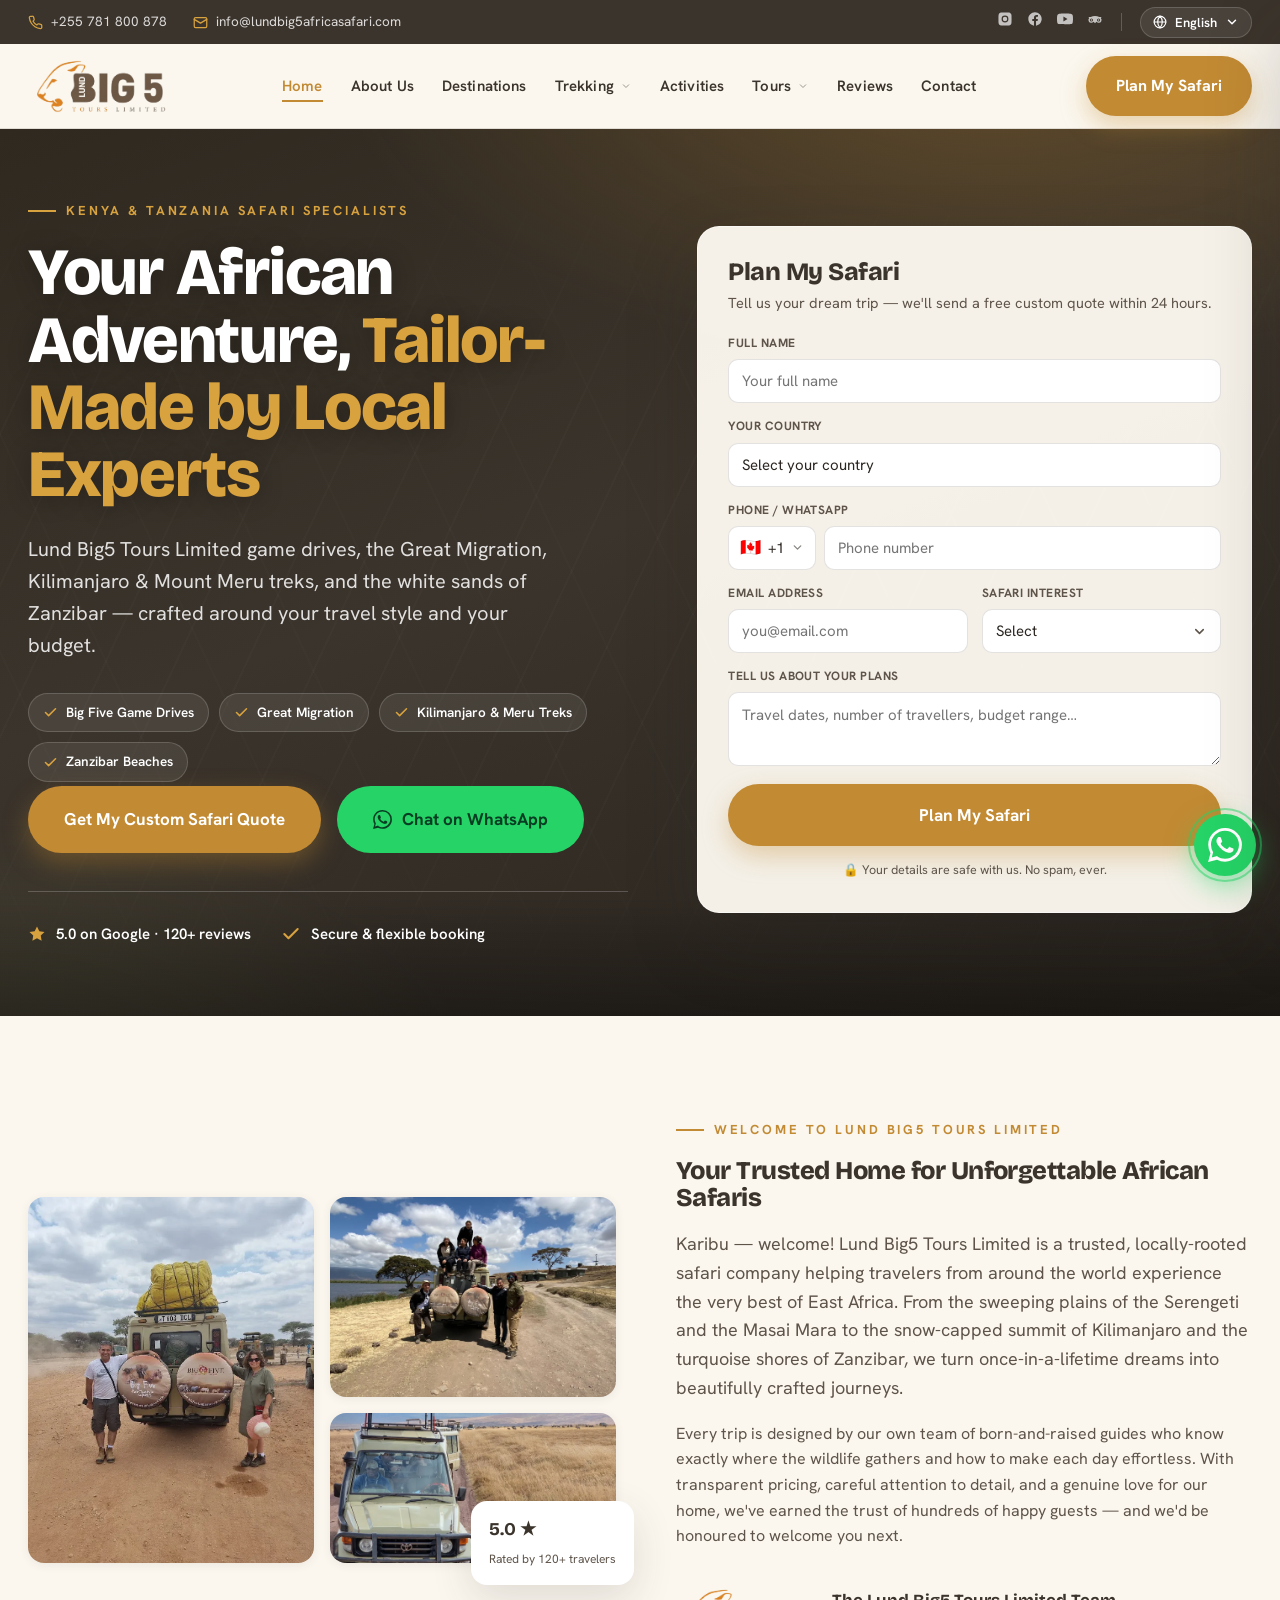
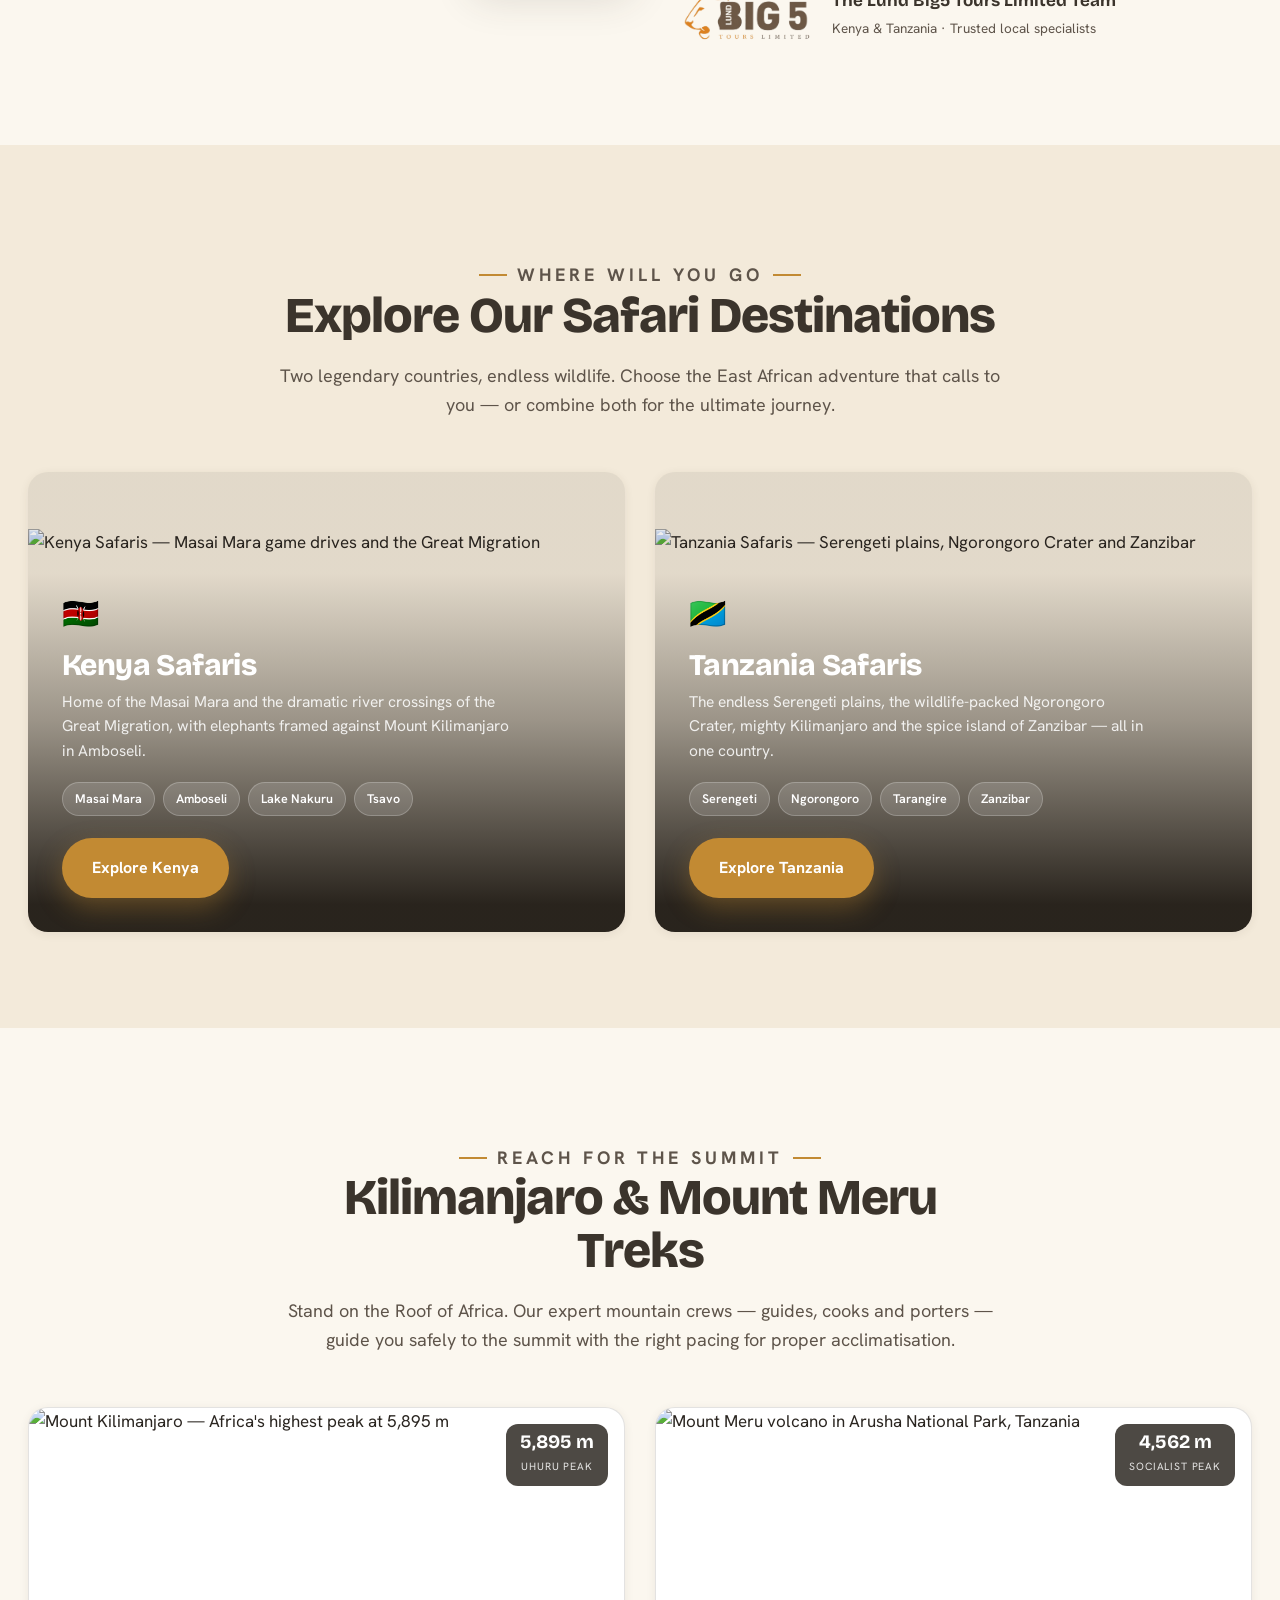
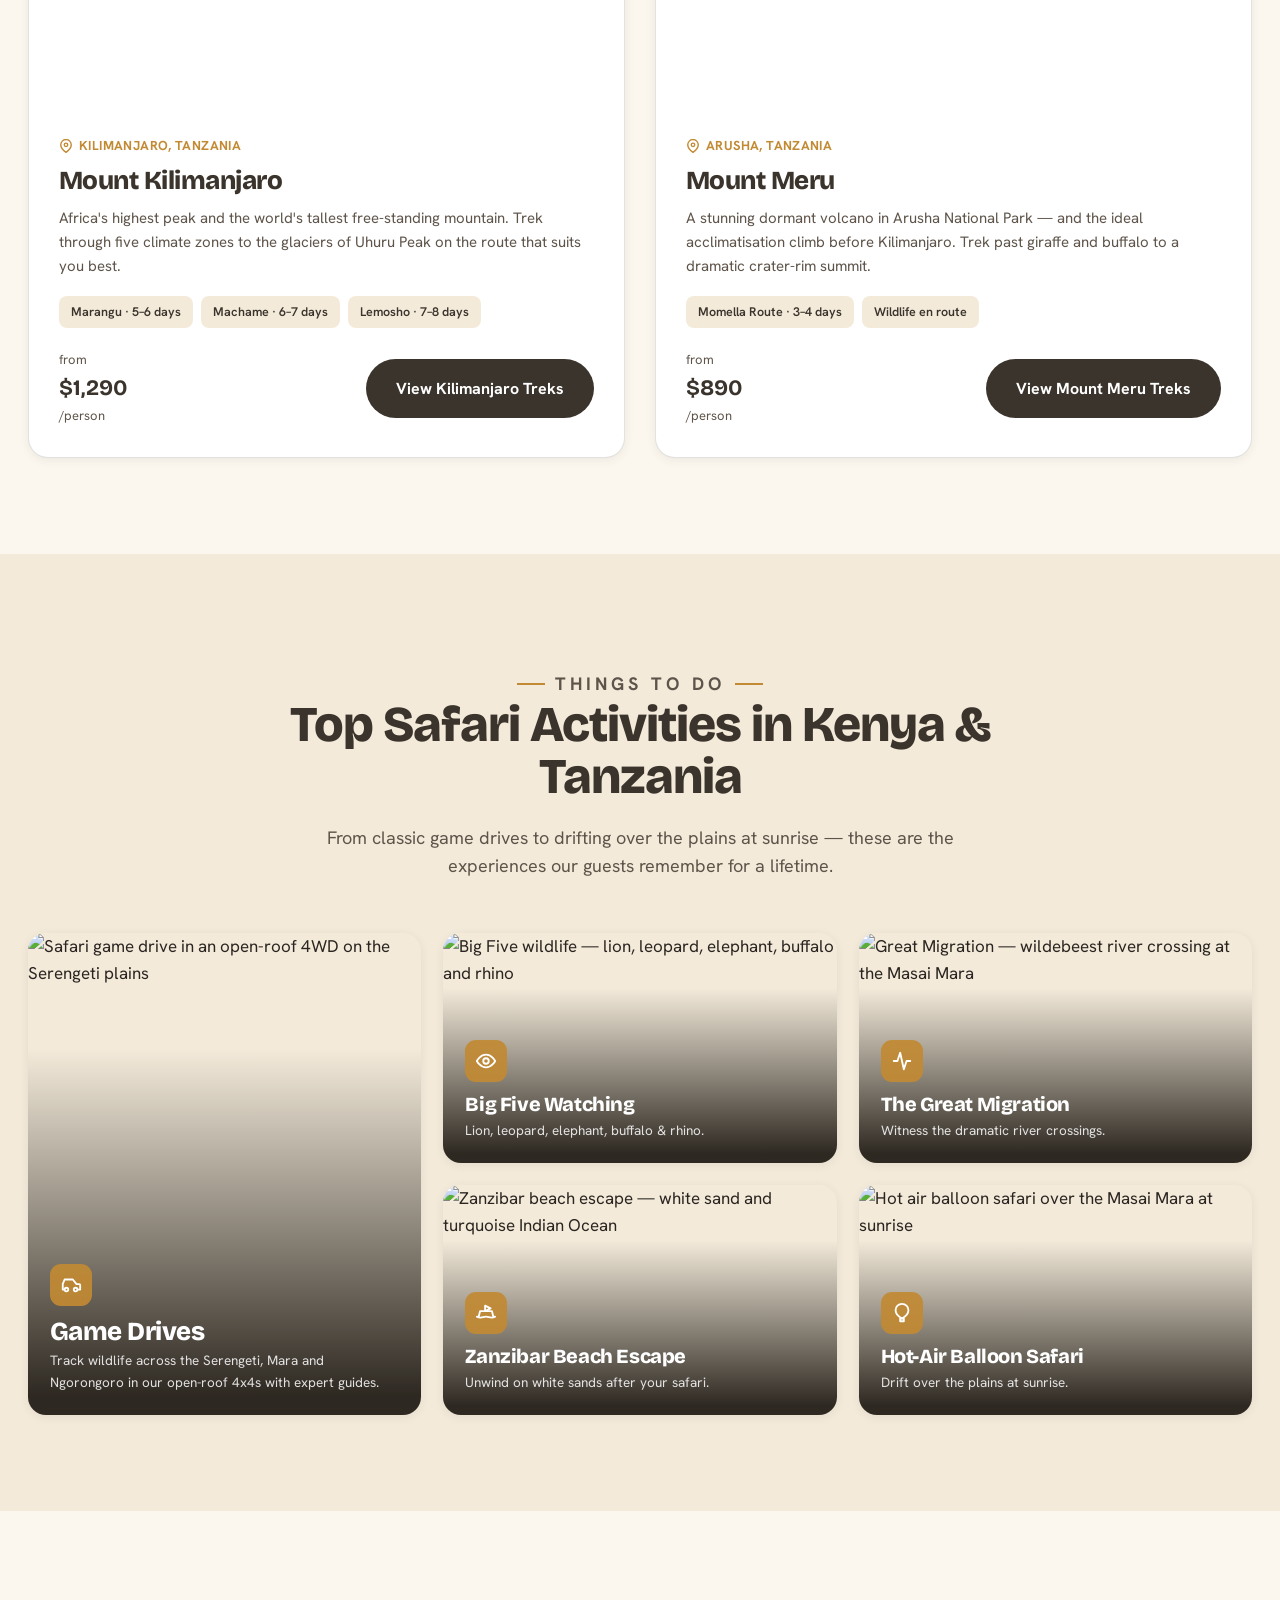
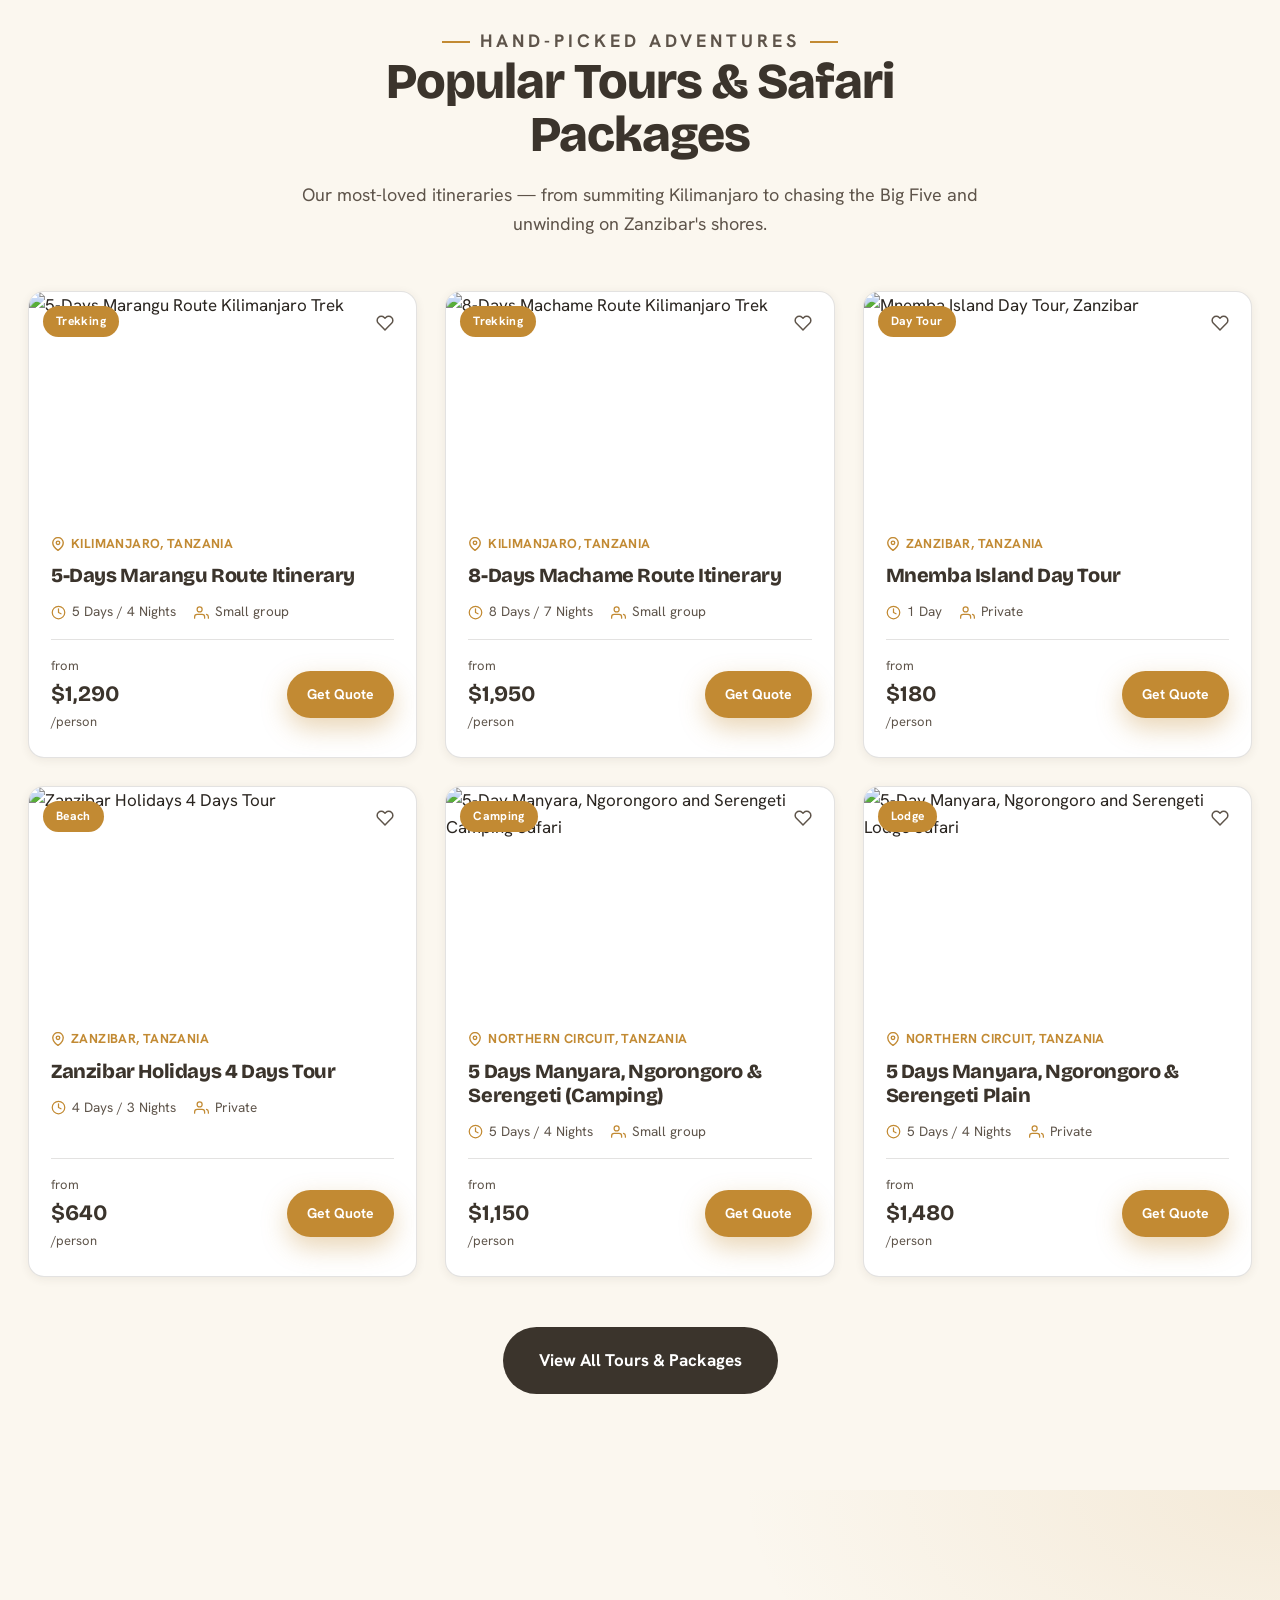
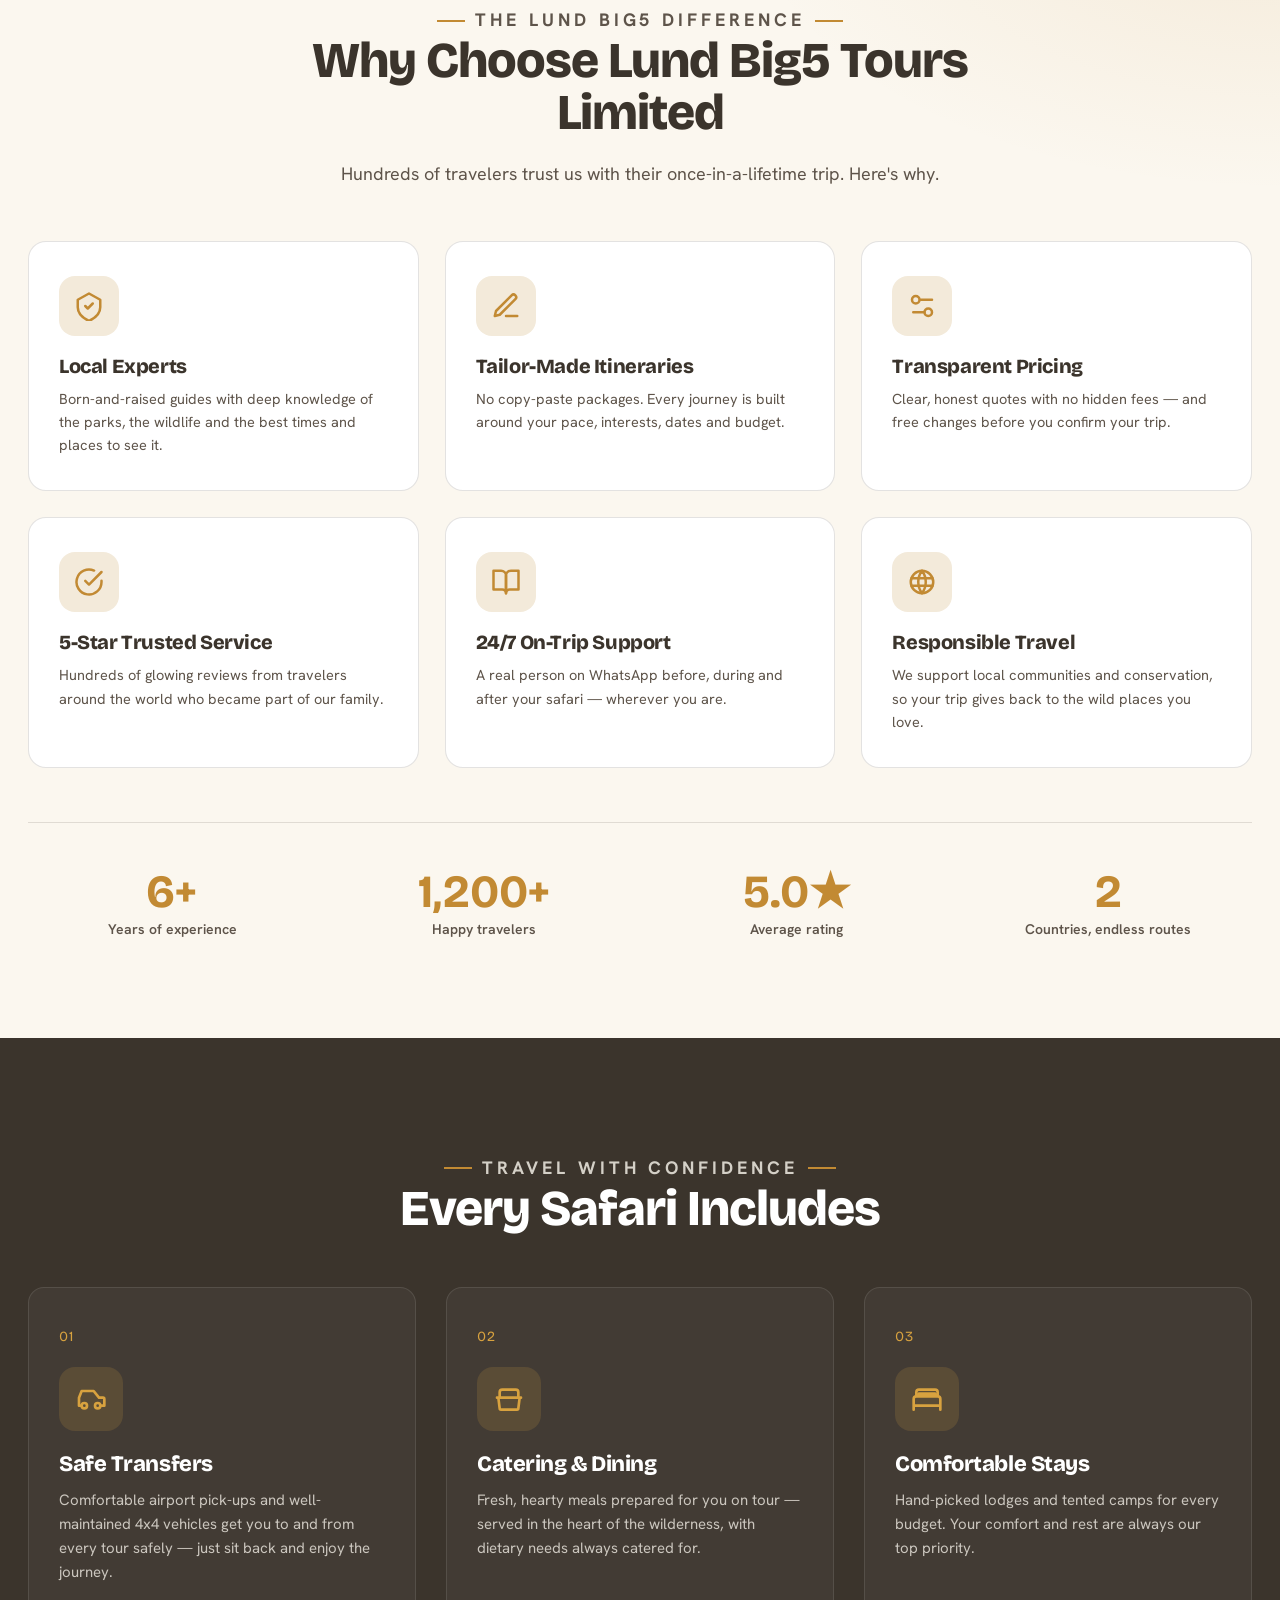
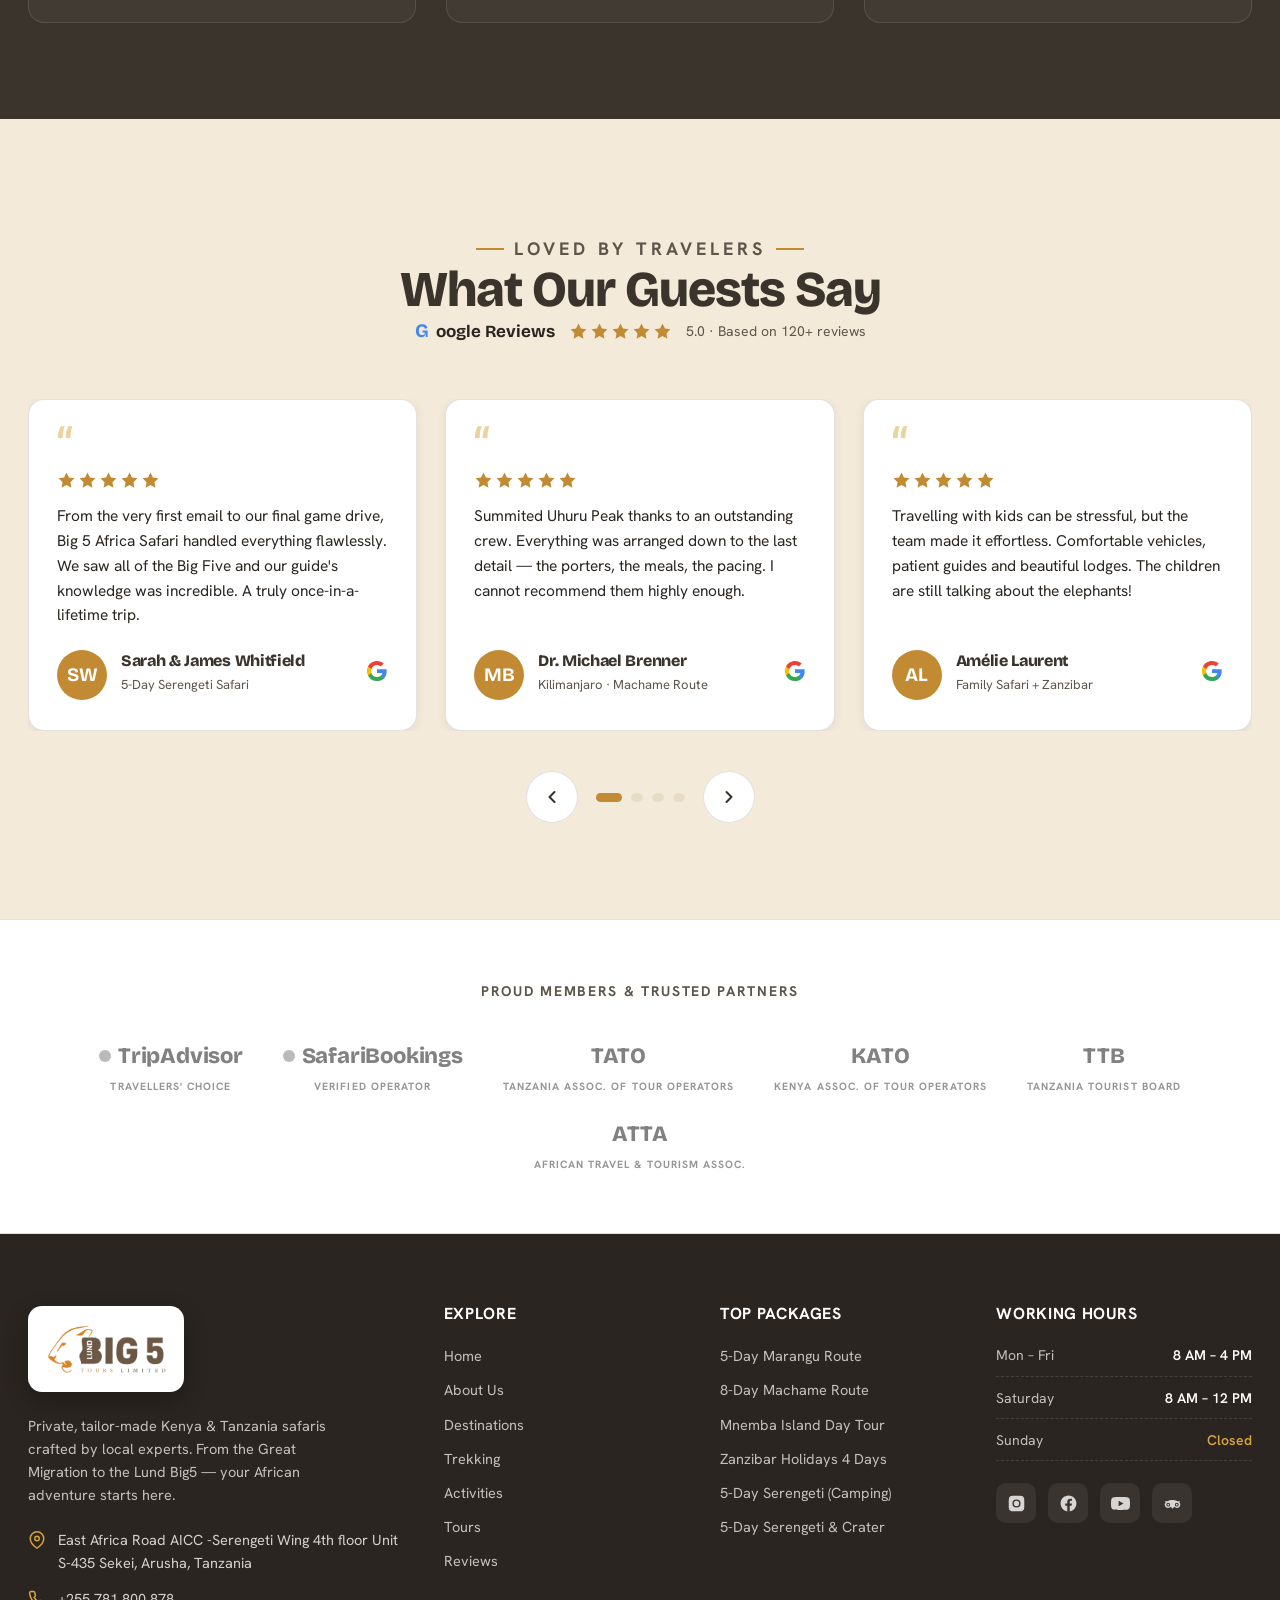
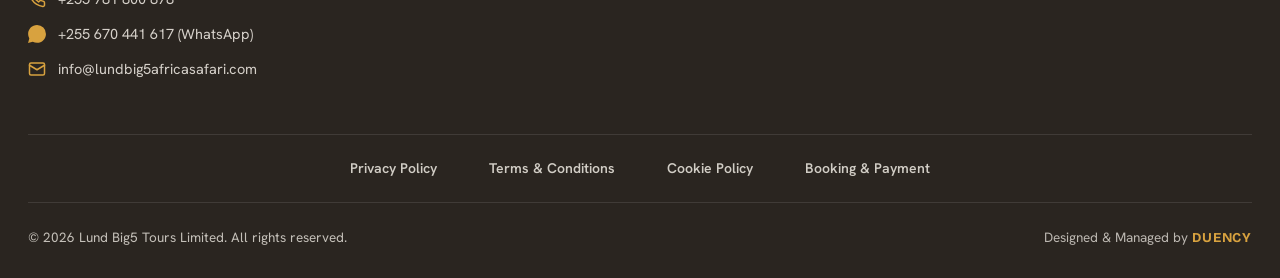
==== commit 34ee239b: "updated nav bar , email id or number" ====
--- a/index.html
+++ b/index.html
@@ -6,7 +6,9 @@
     </script>
     <meta charset="UTF-8" />
     <meta name="viewport" content="width=device-width, initial-scale=1.0" />
-    <title>Lund Big5 Tours Limited — Private Kenya &amp; Tanzania Safaris</title>
+    <title>
+      Lund Big5 Tours Limited — Private Kenya &amp; Tanzania Safaris
+    </title>
     <meta
       name="description"
       content="Lund Big5 Tours Limited — trusted Kenya & Tanzania safari specialists. Lund Big5 Tours Limited game drives, the Great Migration, Kilimanjaro & Mount Meru treks, and Zanzibar beach holidays, all tailor-made."
@@ -154,9 +156,68 @@
           <li><a href="#home" class="active">Home</a></li>
           <li><a href="about.html">About Us</a></li>
           <li><a href="destinations.html">Destinations</a></li>
-          <li><a href="trekking.html">Trekking</a></li>
+          <!-- <li><a href="trekking.html">Trekking</a></li> -->
+
+          <li class="has-dropdown">
+            <a href="trekking.html">
+              Trekking
+
+              <svg
+                class="dropdown-arrow"
+                xmlns="http://www.w3.org/2000/svg"
+                width="14"
+                height="14"
+                viewBox="0 0 24 24"
+                fill="none"
+                stroke="currentColor"
+                stroke-width="2"
+              >
+                <polyline points="6 9 12 15 18 9"></polyline>
+              </svg>
+            </a>
+
+            <ul class="dropdown-menu">
+              <li>
+                <a href="kilimanjaro-trekking.html">
+                  Mt. Kilimanjaro Trekking
+                </a>
+              </li>
+            </ul>
+          </li>
+
           <li><a href="activities.html">Activities</a></li>
-          <li><a href="tours.html">Tours</a></li>
+
+          <!-- <li><a href="tours.html">Tours</a></li> -->
+
+          <li class="has-dropdown">
+            <a href="tours.html">
+              Tours
+
+              <svg
+                class="dropdown-arrow"
+                xmlns="http://www.w3.org/2000/svg"
+                width="14"
+                height="14"
+                viewBox="0 0 24 24"
+                fill="none"
+                stroke="currentColor"
+                stroke-width="2"
+              >
+                <polyline points="6 9 12 15 18 9"></polyline>
+              </svg>
+            </a>
+
+            <ul class="dropdown-menu">
+              <li>
+                <a href="wildlife-safari.html"> Wildlife Safari </a>
+              </li>
+
+              <li>
+                <a href="zanzibar-vacation.html"> Zanzibar Vacation </a>
+              </li>
+            </ul>
+          </li>
+
           <li><a href="reviews.html">Reviews</a></li>
           <li><a href="contact.html">Contact</a></li>
         </ul>
@@ -183,9 +244,63 @@
           <a href="index.html">Home</a>
           <a href="about.html">About Us</a>
           <a href="destinations.html">Destinations</a>
-          <a href="trekking.html">Trekking</a>
+          <!-- <a href="trekking.html">Trekking</a> -->
+          <li class="has-dropdown">
+            <div class="dropdown-trigger">
+              <a href="trekking.html">Trekking</a>
+
+              <button class="submenu-toggle" type="button">
+                <svg
+                  class="dropdown-arrow"
+                  xmlns="http://www.w3.org/2000/svg"
+                  width="14"
+                  height="14"
+                  viewBox="0 0 24 24"
+                  fill="none"
+                  stroke="currentColor"
+                  stroke-width="2"
+                >
+                  <polyline points="6 9 12 15 18 9"></polyline>
+                </svg>
+              </button>
+            </div>
+
+            <ul class="dropdown-menu">
+              <li>
+                <a href="kilimanjaro-trekking.html">
+                  Mt. Kilimanjaro Trekking
+                </a>
+              </li>
+            </ul>
+          </li>
+
           <a href="activities.html">Activities</a>
-          <a href="tours.html">Tours</a>
+          <!-- <a href="tours.html">Tours</a> -->
+          <li class="has-dropdown">
+            <div class="dropdown-trigger">
+              <a href="tours.html">Tours</a>
+
+              <button class="submenu-toggle" type="button">
+                <svg
+                  class="dropdown-arrow"
+                  xmlns="http://www.w3.org/2000/svg"
+                  width="14"
+                  height="14"
+                  viewBox="0 0 24 24"
+                  fill="none"
+                  stroke="currentColor"
+                  stroke-width="2"
+                >
+                  <polyline points="6 9 12 15 18 9"></polyline>
+                </svg>
+              </button>
+            </div>
+
+            <ul class="dropdown-menu">
+              <li><a href="wildlife-safari.html">Wildlife Safari</a></li>
+              <li><a href="zanzibar-vacation.html">Zanzibar Vacation</a></li>
+            </ul>
+          </li>
           <a href="reviews.html">Reviews</a>
           <a href="contact.html">Contact</a>
         </nav>
@@ -204,9 +319,9 @@
               Your African Adventure, <em>Tailor-Made by Local Experts</em>
             </h1>
             <p class="hero-sub">
-              Lund Big5 Tours Limited game drives, the Great Migration, Kilimanjaro &amp; Mount
-              Meru treks, and the white sands of Zanzibar — crafted around your
-              travel style and your budget.
+              Lund Big5 Tours Limited game drives, the Great Migration,
+              Kilimanjaro &amp; Mount Meru treks, and the white sands of
+              Zanzibar — crafted around your travel style and your budget.
             </p>
             <div class="hero-pills">
               <span class="hero-pill"
@@ -493,12 +608,12 @@
             <p class="eyebrow">Welcome to Lund Big5 Tours Limited</p>
             <h2>Your Trusted Home for Unforgettable African Safaris</h2>
             <p style="color: var(--brown); font-size: 18px; margin-top: 18px">
-              Karibu — welcome! Lund Big5 Tours Limited is a trusted, locally-rooted
-              safari company helping travelers from around the world experience
-              the very best of East Africa. From the sweeping plains of the
-              Serengeti and the Masai Mara to the snow-capped summit of
-              Kilimanjaro and the turquoise shores of Zanzibar, we turn
-              once-in-a-lifetime dreams into beautifully crafted journeys.
+              Karibu — welcome! Lund Big5 Tours Limited is a trusted,
+              locally-rooted safari company helping travelers from around the
+              world experience the very best of East Africa. From the sweeping
+              plains of the Serengeti and the Masai Mara to the snow-capped
+              summit of Kilimanjaro and the turquoise shores of Zanzibar, we
+              turn once-in-a-lifetime dreams into beautifully crafted journeys.
             </p>
             <p style="color: var(--brown); font-size: 16px; margin-top: 14px">
               Every trip is designed by our own team of born-and-raised guides
@@ -1314,7 +1429,7 @@
     <section class="pad why2" id="why" data-screen-label="Why Choose Us">
       <div class="wrap">
         <div class="section-head center reveal">
-          <p class="eyebrow center">The Lund Big5  Difference</p>
+          <p class="eyebrow center">The Lund Big5 Difference</p>
           <h2>Why Choose Lund Big5 Tours Limited</h2>
           <p>
             Hundreds of travelers trust us with their once-in-a-lifetime trip.
@@ -2026,7 +2141,7 @@
             /></span>
             <p>
               Private, tailor-made Kenya &amp; Tanzania safaris crafted by local
-              experts. From the Great Migration to the  Lund Big5  — your African
+              experts. From the Great Migration to the Lund Big5 — your African
               adventure starts here.
             </p>
             <div class="foot-contact">
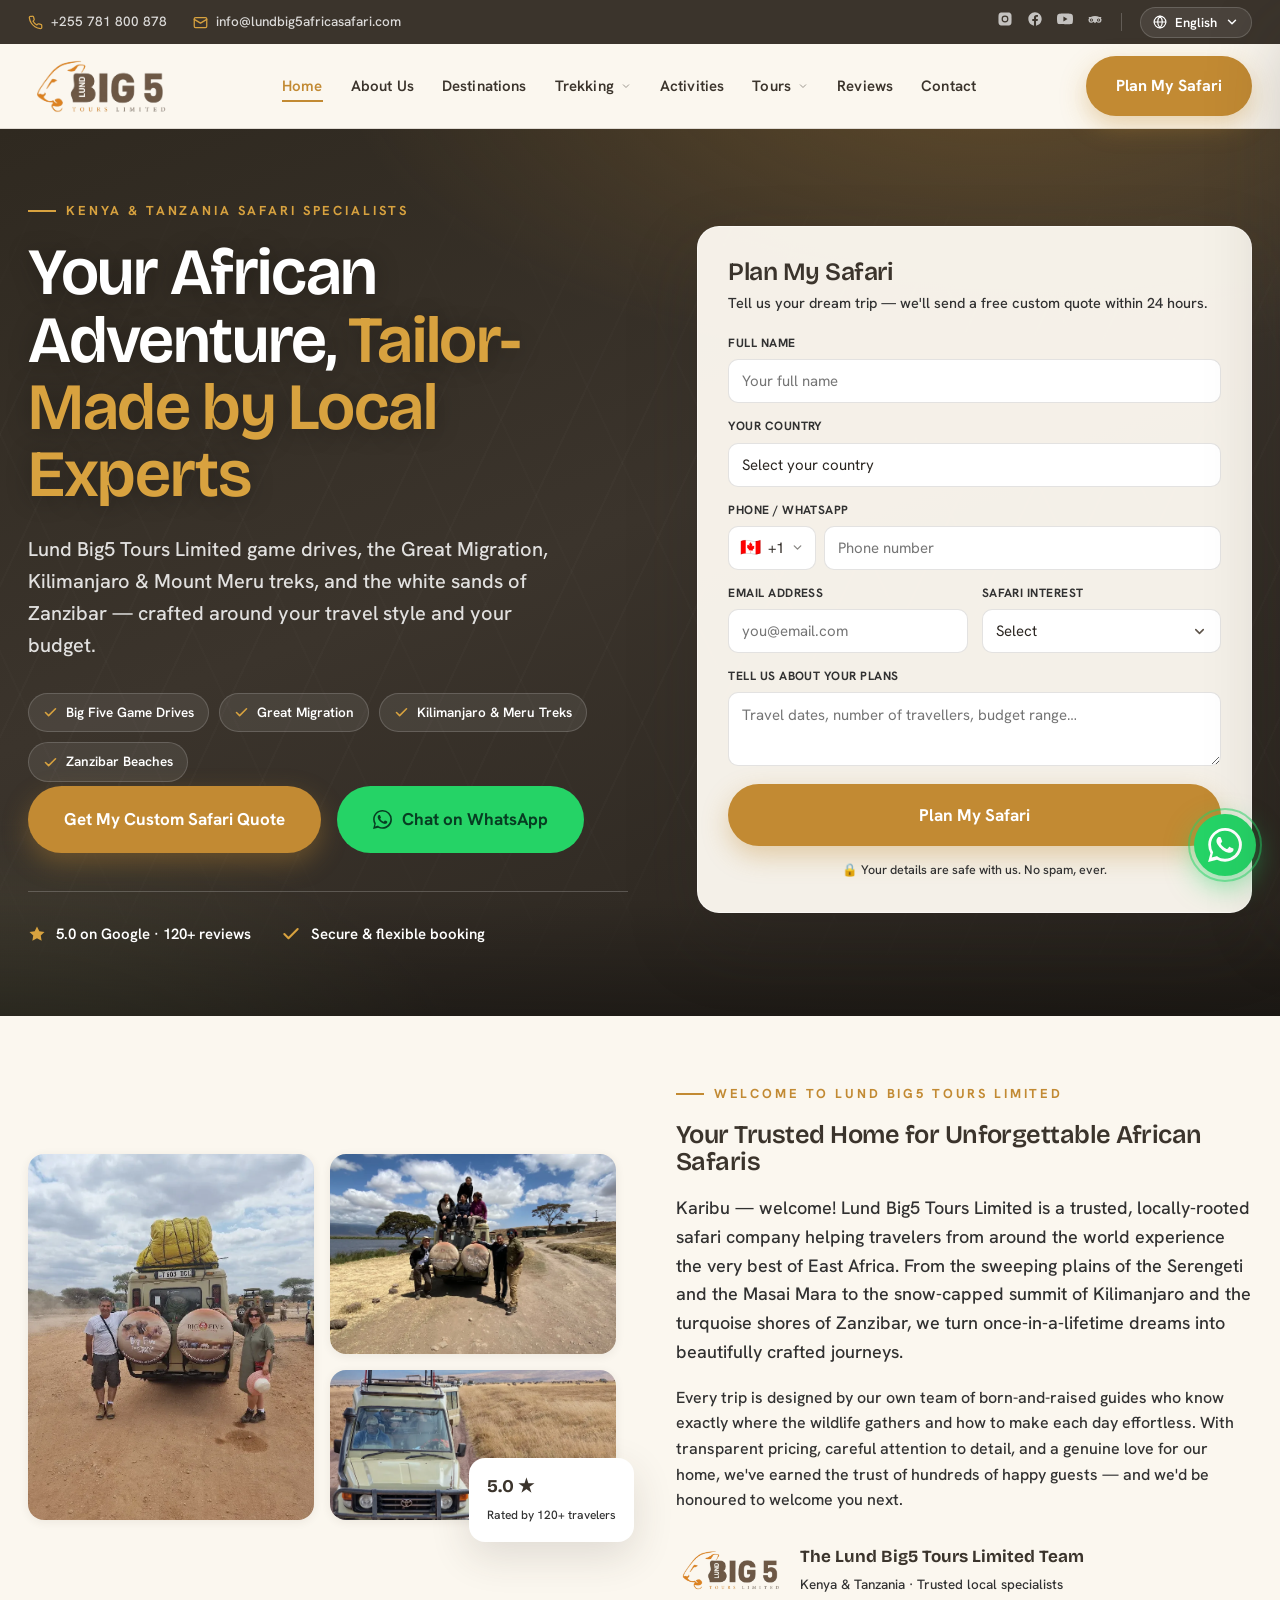
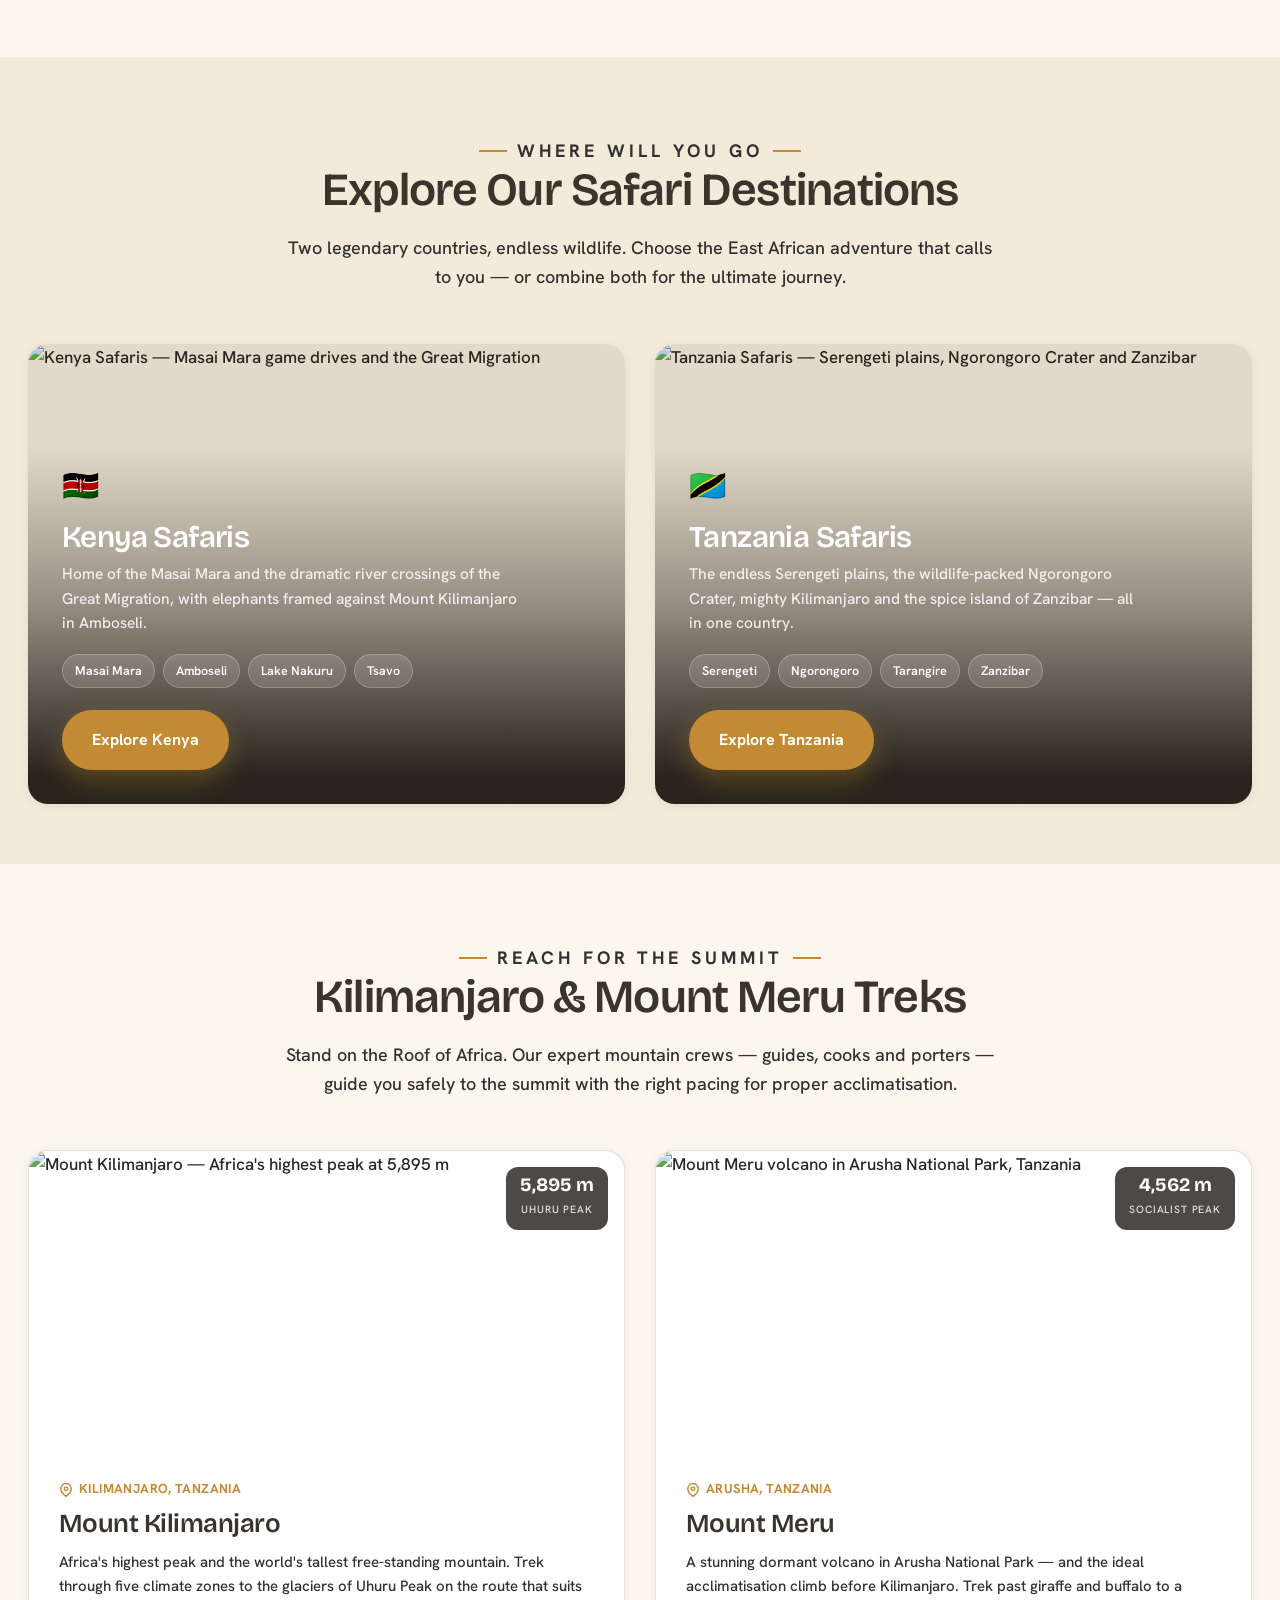
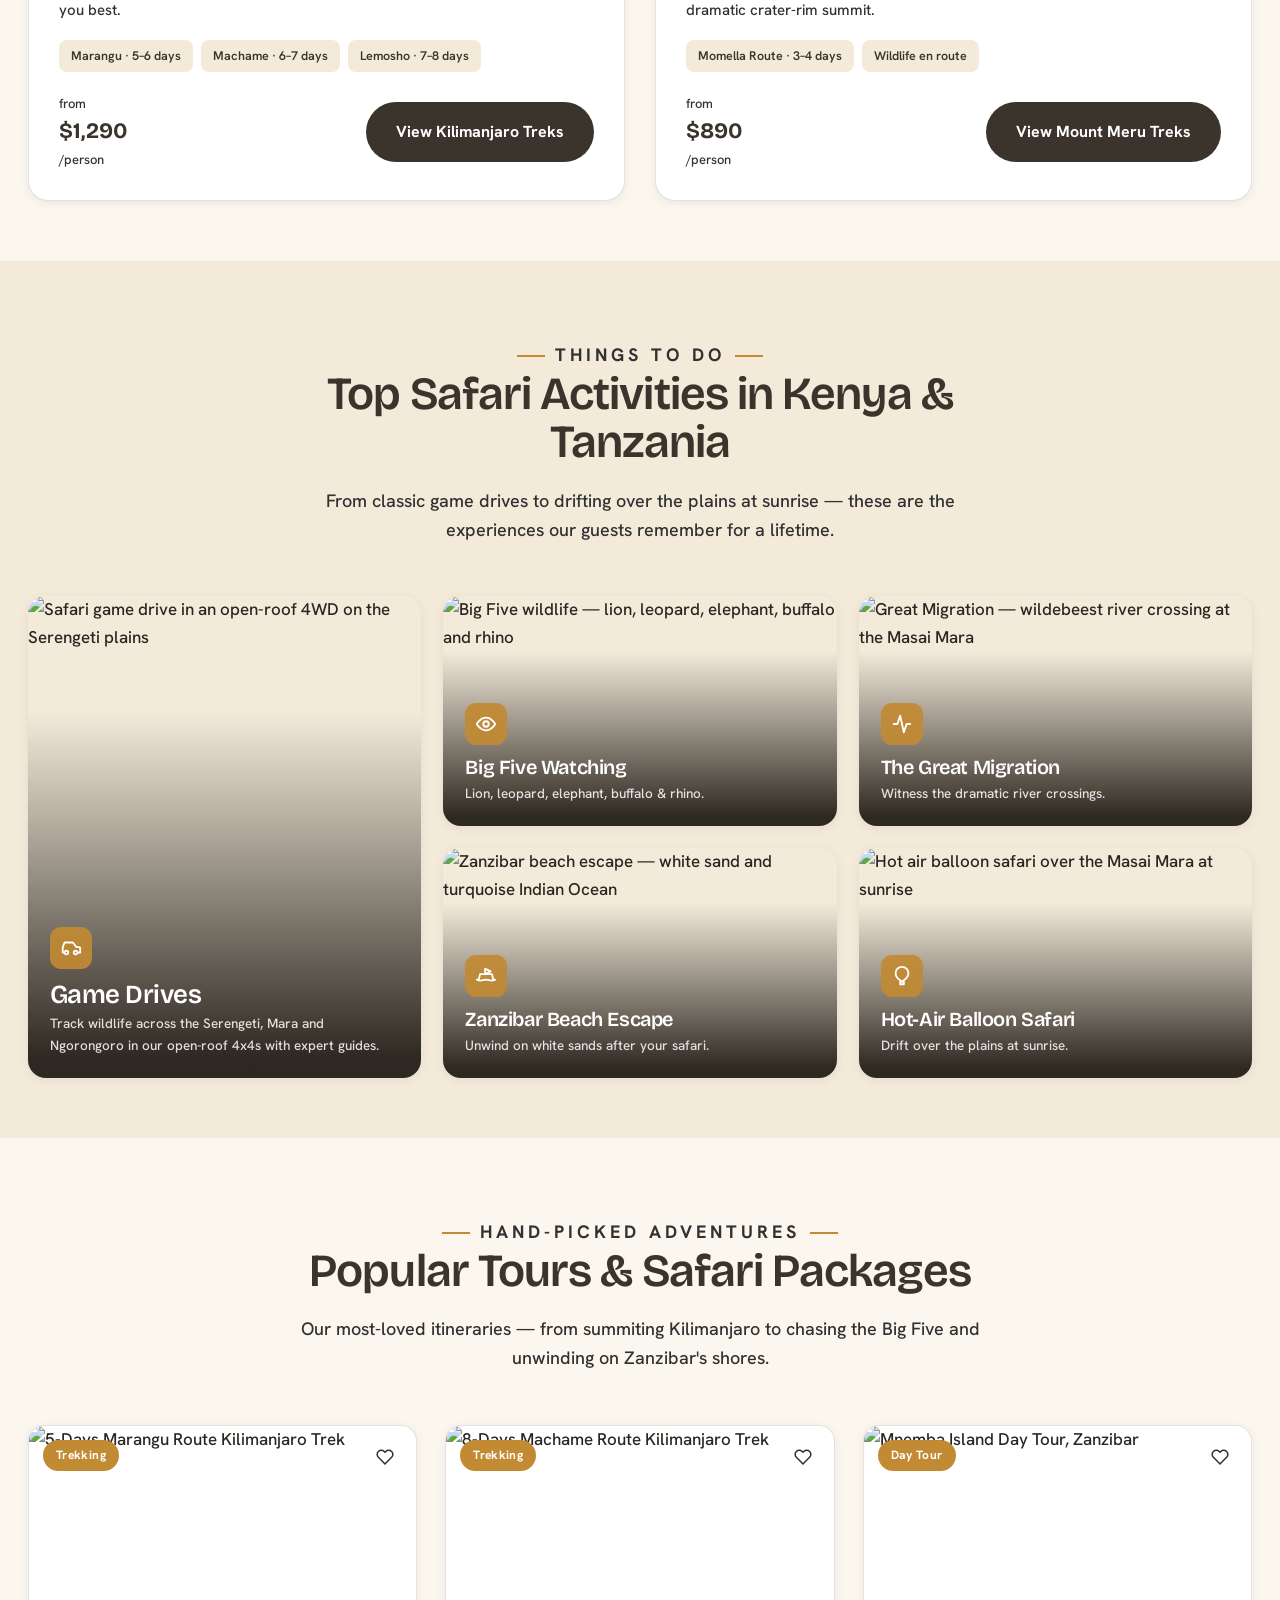
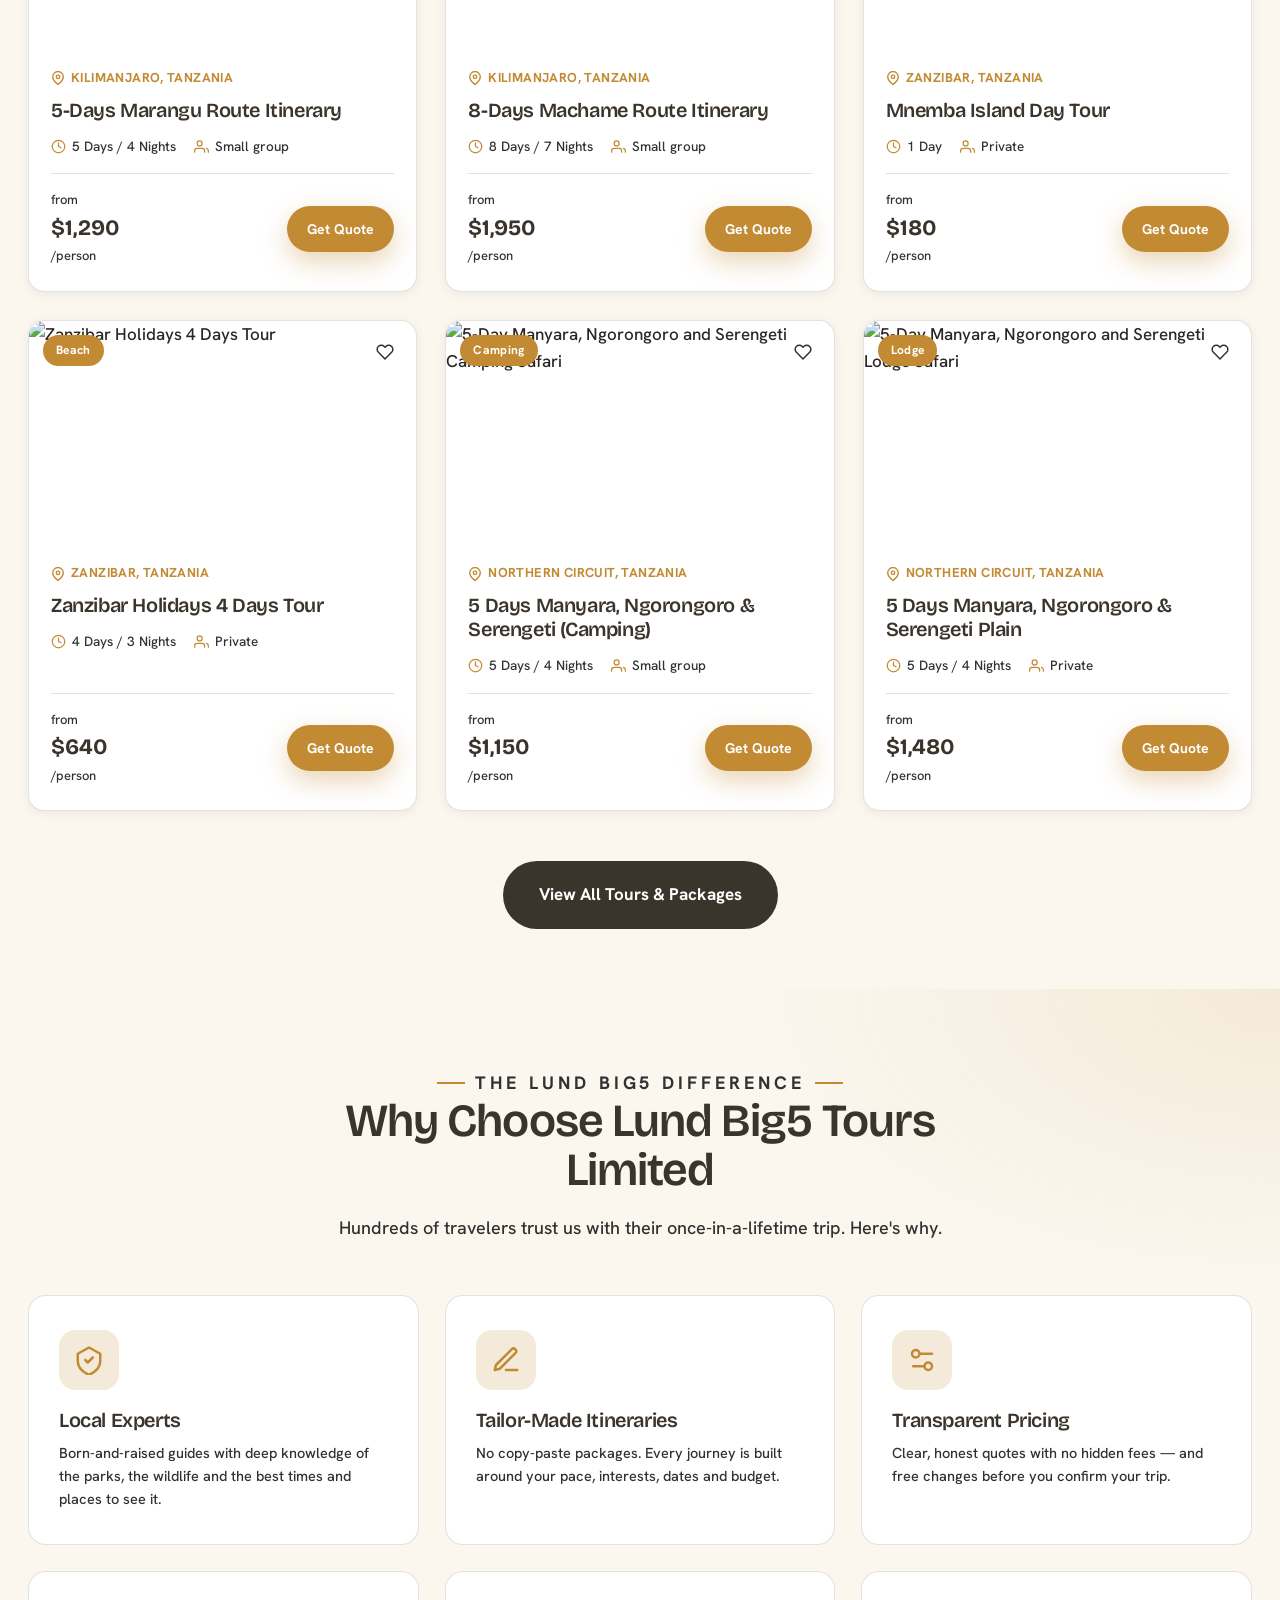
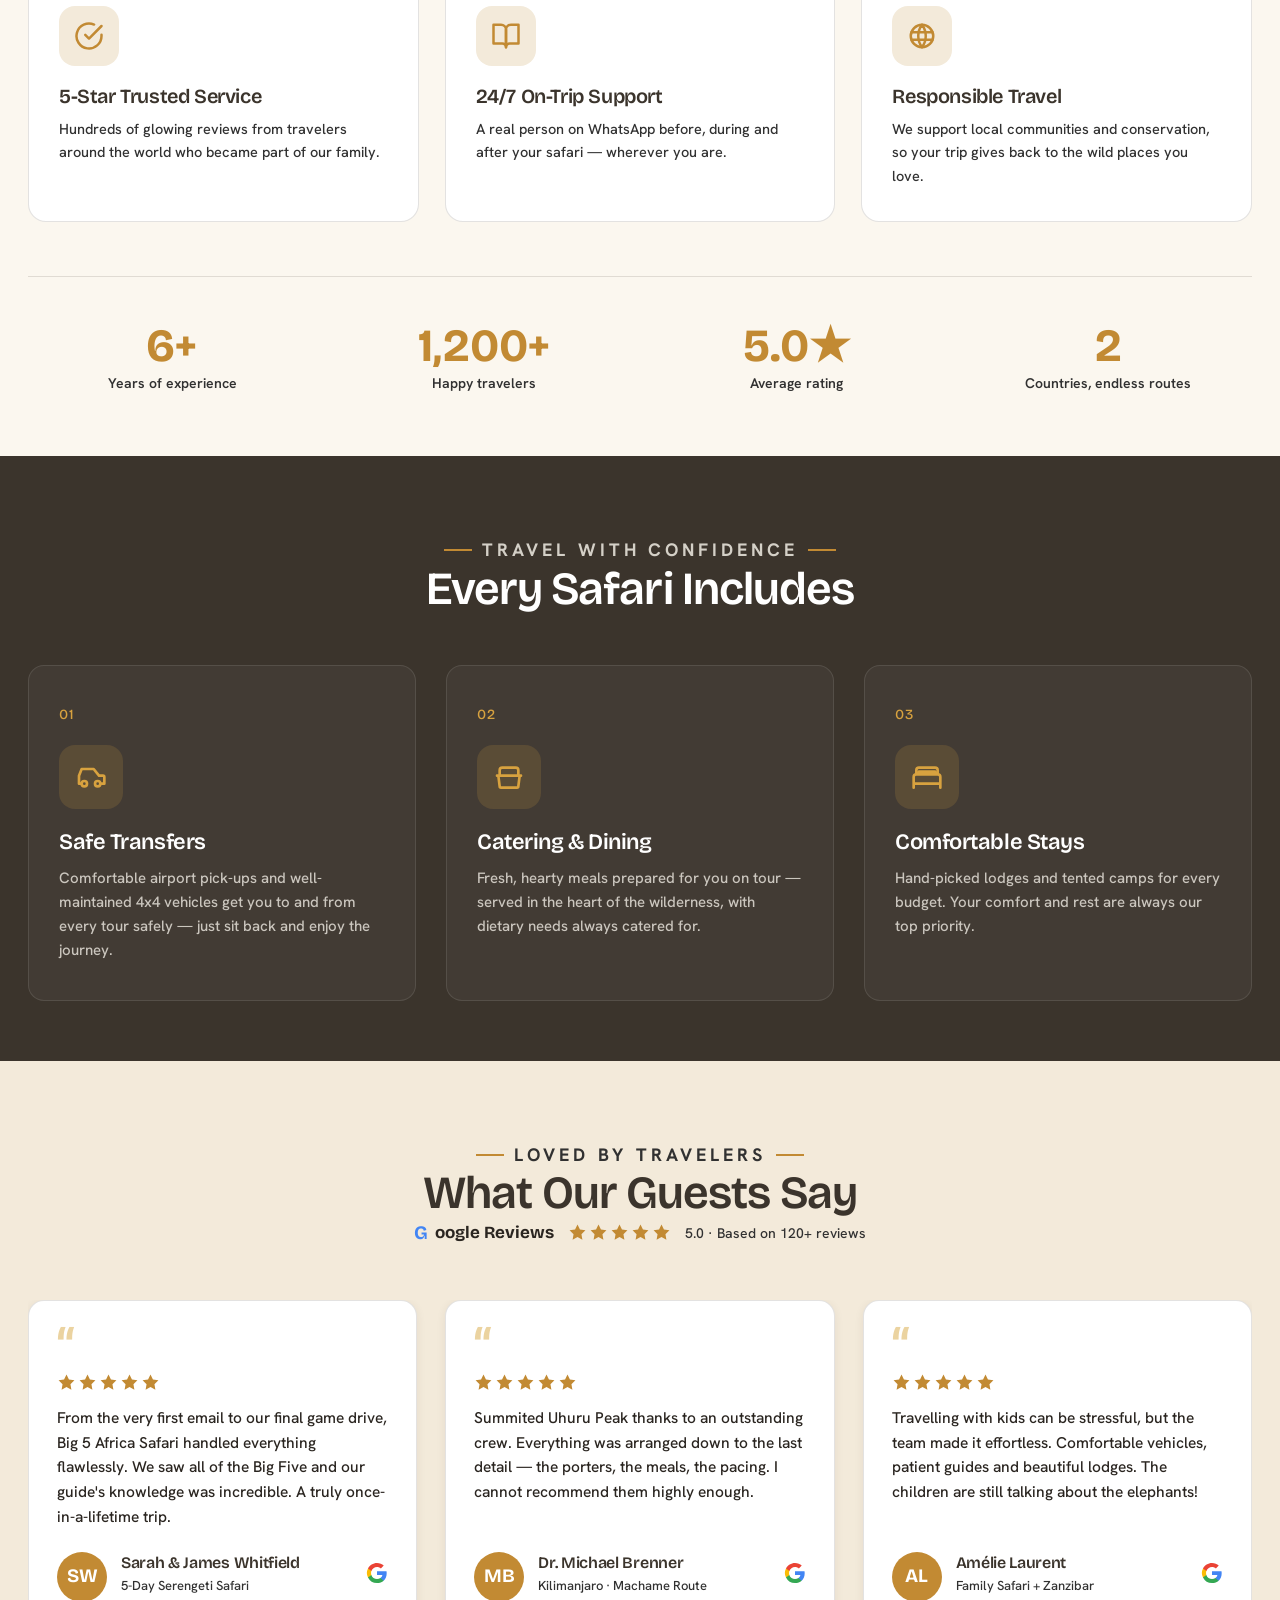
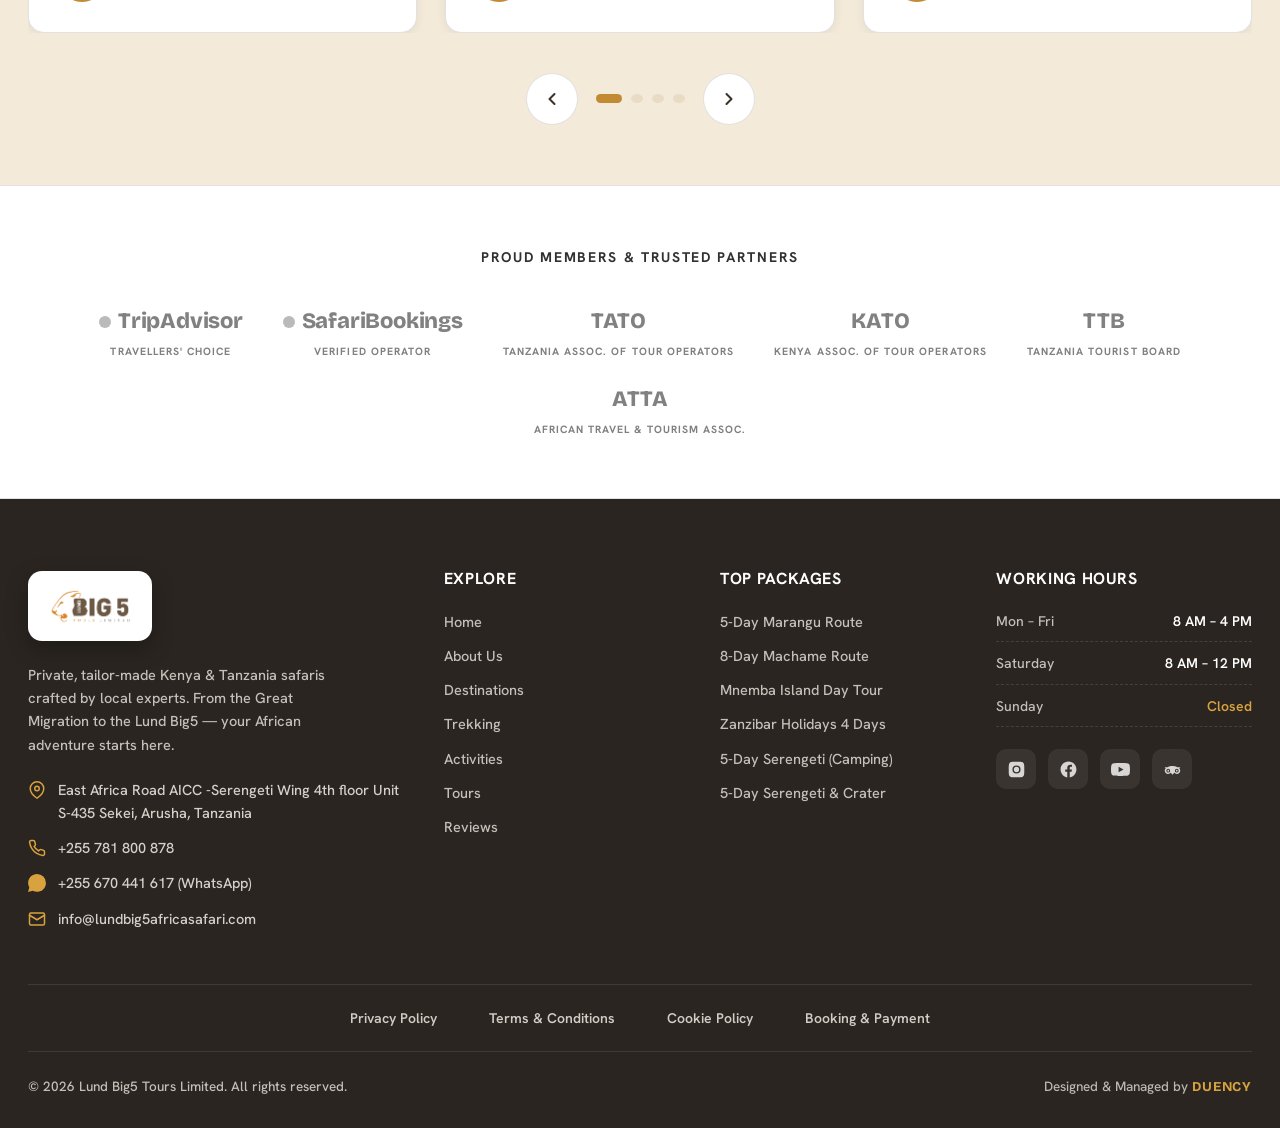
==== commit 239437dc: "update all pages" ====
--- a/index.html
+++ b/index.html
@@ -146,6 +146,9 @@
       </div>
     </div>
 
+
+
+    
     <!-- ============================ NAVBAR ============================ -->
     <nav class="nav" id="nav">
       <div class="wrap">
@@ -155,11 +158,11 @@
         <ul class="nav-links">
           <li><a href="#home" class="active">Home</a></li>
           <li><a href="about.html">About Us</a></li>
-          <li><a href="destinations.html">Destinations</a></li>
+          <li><a href="destinations-listing.html">Destinations</a></li>
           <!-- <li><a href="trekking.html">Trekking</a></li> -->
 
           <li class="has-dropdown">
-            <a href="trekking.html">
+            <a href="trekking-listing.html">
               Trekking
 
               <svg
@@ -243,11 +246,11 @@
         <nav class="drawer-links">
           <a href="index.html">Home</a>
           <a href="about.html">About Us</a>
-          <a href="destinations.html">Destinations</a>
+          <a href="destinations-listing.html">Destinations</a>
           <!-- <a href="trekking.html">Trekking</a> -->
           <li class="has-dropdown">
             <div class="dropdown-trigger">
-              <a href="trekking.html">Trekking</a>
+              <a href="trekking-listing.html">Trekking</a>
 
               <button class="submenu-toggle" type="button">
                 <svg
@@ -2215,7 +2218,7 @@
               <a href="index.html">Home</a>
               <a href="about.html">About Us</a>
               <a href="destinations.html">Destinations</a>
-              <a href="trekking.html">Trekking</a>
+              <a href="trekking-listing.html">Trekking</a>
               <a href="activities.html">Activities</a>
               <a href="tours.html">Tours</a>
               <a href="reviews.html">Reviews</a>
@@ -2224,8 +2227,8 @@
           <div>
             <h4>Top Packages</h4>
             <div class="foot-links">
-              <a href="trekking.html">5-Day Marangu Route</a>
-              <a href="trekking.html">8-Day Machame Route</a>
+              <a href="trekking-listing.html">5-Day Marangu Route</a>
+              <a href="trekking-listing.html">8-Day Machame Route</a>
               <a href="tours.html">Mnemba Island Day Tour</a>
               <a href="tours.html">Zanzibar Holidays 4 Days</a>
               <a href="tours.html">5-Day Serengeti (Camping)</a>
